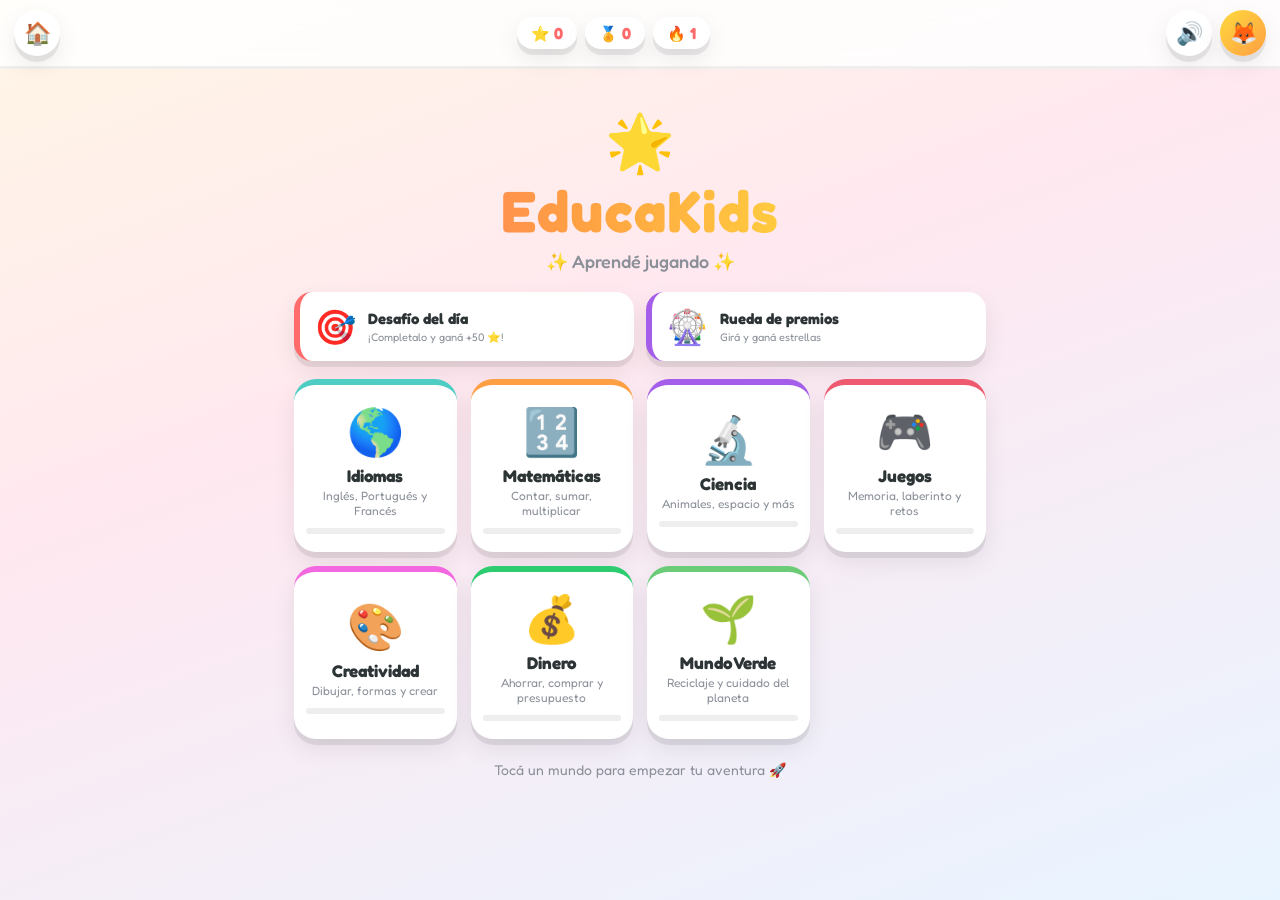
==== index.html @ a6e7058f "Fix file paths for icons and scripts in index.html Updated file paths for icons and stylesheets. Rem" ====
<!DOCTYPE html>
<html lang="es">
<head>
  <meta charset="UTF-8" />
  <meta name="viewport" content="width=device-width, initial-scale=1.0, maximum-scale=1.0, user-scalable=no" />
  <meta name="theme-color" content="#FF6B6B" />
  <meta name="description" content="EducaKids - Aprendé jugando. Mundos educativos para niños." />
  <title>EducaKids · Aprendé jugando</title>

  <!-- PWA -->
  <link rel="manifest" href="manifest.json" />
  <link rel="icon" type="image/svg+xml" href="icon.svg" />
  <link rel="apple-touch-icon" href="icon-192.png" />

  <!-- Fuente infantil -->
  <link rel="preconnect" href="https://fonts.googleapis.com" />
  <link rel="preconnect" href="https://fonts.gstatic.com" crossorigin />
  <link href="https://fonts.googleapis.com/css2?family=Fredoka:wght@400;500;600;700&family=Baloo+2:wght@500;700;800&display=swap" rel="stylesheet" />

  <!-- RUTA CORREGIDA: Sin carpeta 'css/' -->
  <link rel="stylesheet" href="style.css" />
</head>
<body>
  <header id="topbar" class="topbar">
    <button class="top-btn" id="btn-inicio" aria-label="Inicio" title="Inicio">🏠</button>
    <div class="top-stats">
      <span class="stat-pill" id="stat-estrellas" title="Estrellas">⭐ <b>0</b></span>
      <span class="stat-pill" id="stat-medallas" title="Medallas">🏅 <b>0</b></span>
      <span class="stat-pill" id="stat-racha" title="Días de racha">🔥 <b>1</b></span>
    </div>
    <div class="top-right">
      <button class="top-btn" id="btn-sonido" aria-label="Sonido" title="Sonido">🔊</button>
      <button class="top-btn avatar-btn" id="btn-perfil" aria-label="Perfil" title="Perfil">👤</button>
    </div>
  </header>

  <main id="app" class="app"></main>

  <div id="fx" class="fx-layer" aria-hidden="true"></div>

  <div id="modal" class="modal-overlay hidden" role="dialog" aria-modal="true">
    <div class="modal-card" id="modal-card"></div>
  </div>

  <!-- RUTAS CORREGIDAS: Sin carpeta 'js/'. Todos los scripts nuevos están aquí -->
  <script src="store.js"></script>
  <script src="audio.js"></script>
  <script src="voz.js"></script>
  <script src="engine.js"></script>
  <script src="mundos.js"></script>
  <script src="geografia.js"></script>
  <script src="lengua-sociales.js"></script>
  <script src="minijuegos.js"></script>
  <script src="juegos-nuevos.js"></script>
  <script src="dibujo.js"></script>
  <script src="mascota.js"></script>
  <script src="escuelas.js"></script>
  <script src="app.js"></script>
</body>
</html>
---- style.css ----
/* ============================================================
   style.css — EducaKids · Diseño infantil, moderno y responsive
   ============================================================ */
:root {
  --bg: #FFF7E6;
  --card: #ffffff;
  --text: #2D3436;
  --muted: #8A8F98;
  --ok: #2ECC71;
  --mal: #EE5A6F;
  --acento: #FF6B6B;
  --radius: 22px;
  --shadow: 0 6px 0 rgba(0,0,0,.08), 0 10px 24px rgba(0,0,0,.08);
}
* { box-sizing: border-box; margin: 0; padding: 0; -webkit-tap-highlight-color: transparent; }
html, body { height: 100%; }
body {
  font-family: 'Fredoka', 'Baloo 2', system-ui, sans-serif;
  background: linear-gradient(160deg, #FFF7E6 0%, #FFE9F0 50%, #E6F7FF 100%);
  background-attachment: fixed;
  color: var(--text);
  min-height: 100vh;
  overflow-x: hidden;
  user-select: none;
}
button { font-family: inherit; cursor: pointer; border: none; background: none; color: inherit; }
input { font-family: inherit; }
.hidden { display: none !important; }

/* ---------- TOPBAR ---------- */
.topbar {
  position: sticky; top: 0; z-index: 50;
  display: flex; align-items: center; justify-content: space-between;
  gap: 8px; padding: 10px 14px;
  background: rgba(255,255,255,.85); backdrop-filter: blur(10px);
  border-bottom: 3px solid rgba(0,0,0,.06);
}
.top-stats { display: flex; gap: 8px; flex: 1; justify-content: center; }
.top-right { display: flex; gap: 8px; }
.stat-pill {
  background: #fff; border-radius: 999px; padding: 6px 14px;
  font-weight: 600; font-size: 15px; box-shadow: var(--shadow);
  display: inline-flex; align-items: center; gap: 4px;
}
.stat-pill b { color: var(--acento); font-size: 16px; }
.top-btn {
  width: 46px; height: 46px; border-radius: 50%; background: #fff;
  font-size: 22px; box-shadow: var(--shadow); display: grid; place-items: center;
  transition: transform .15s;
}
.top-btn:active { transform: scale(.9); }
.avatar-btn { background: linear-gradient(135deg, #FFD93D, #FF9F43); }

/* ---------- APP CONTAINER ---------- */
.app { max-width: 720px; margin: 0 auto; padding: 16px 14px 40px; }
.screen { animation: fadeUp .35s ease both; }
@keyframes fadeUp { from { opacity: 0; transform: translateY(14px); } to { opacity: 1; transform: none; } }

/* ---------- INICIO ---------- */
.hero { text-align: center; padding: 14px 0 20px; }
.hero-logo { font-size: 56px; animation: bounce 2s infinite; display: inline-block; }
@keyframes bounce { 0%,100% { transform: translateY(0); } 50% { transform: translateY(-10px); } }
.titulo {
  font-size: clamp(38px, 9vw, 58px); font-weight: 700; letter-spacing: 1px;
  background: linear-gradient(90deg, #FF6B6B, #FF9F43, #FFD93D, #6BCB77, #4ECDC4, #A55EEA);
  -webkit-background-clip: text; background-clip: text; color: transparent;
  background-size: 200% auto; animation: shine 4s linear infinite;
}
@keyframes shine { to { background-position: 200% center; } }
.subtitulo { color: var(--muted); font-size: 18px; margin-top: 4px; font-weight: 500; }
.mundos-grid {
  display: grid; grid-template-columns: repeat(auto-fill, minmax(150px, 1fr));
  gap: 14px;
}
.mundo-card {
  background: var(--card); border-radius: var(--radius); padding: 18px 12px;
  box-shadow: var(--shadow); text-align: center; position: relative; overflow: hidden;
  border-top: 6px solid var(--mc); transition: transform .2s, box-shadow .2s;
}
.mundo-card:active { transform: scale(.95); }
.mundo-card:hover { transform: translateY(-4px); }
.mundo-emoji { font-size: 46px; margin-bottom: 6px; display: block; transition: transform .3s; }
.mundo-card:hover .mundo-emoji { transform: scale(1.15) rotate(-8deg); }
.mundo-nombre { font-weight: 700; font-size: 17px; color: var(--text); }
.mundo-desc { font-size: 12px; color: var(--muted); margin-top: 2px; min-height: 14px; }
.mundo-prog { height: 6px; background: #eee; border-radius: 999px; margin-top: 10px; overflow: hidden; }
.mundo-prog-fill { height: 100%; background: var(--mc); border-radius: 999px; transition: width .5s; }
.footer-note { text-align: center; color: var(--muted); margin-top: 22px; font-size: 14px; }

/* ---------- HEADER de sub-pantallas ---------- */
.quiz-head { display: flex; align-items: center; gap: 10px; margin-bottom: 12px; }
.back-btn {
  width: 46px; height: 46px; border-radius: 50%; background: #fff; font-size: 22px;
  box-shadow: var(--shadow); flex-shrink: 0; transition: transform .15s;
}
.back-btn:active { transform: scale(.9); }
.quiz-title { flex: 1; font-weight: 700; font-size: 18px; display: flex; align-items: center; gap: 6px; }
.q-emoji { font-size: 24px; }
.quiz-counter { background: #fff; border-radius: 999px; padding: 6px 14px; font-weight: 600; box-shadow: var(--shadow); font-size: 14px; }
.hint { text-align: center; color: var(--muted); font-size: 14px; margin: 6px 0 14px; }

/* ---------- PROGRESS BAR ---------- */
.progress-track { height: 12px; background: #fff; border-radius: 999px; overflow: hidden; box-shadow: inset 0 2px 4px rgba(0,0,0,.08); margin-bottom: 16px; }
.progress-fill { height: 100%; background: linear-gradient(90deg, var(--acento), #FFD93D); border-radius: 999px; transition: width .4s; }

/* ---------- PREGUNTA ---------- */
.pregunta-card {
  background: #fff; border-radius: var(--radius); padding: 26px 18px;
  box-shadow: var(--shadow); text-align: center; margin-bottom: 18px;
  border-bottom: 6px solid var(--acento);
}
.pregunta-emoji { font-size: 54px; margin-bottom: 8px; line-height: 1.2; word-break: break-all; }
.pregunta-texto { font-size: clamp(18px, 4.5vw, 24px); font-weight: 600; line-height: 1.35; }
.big-op { font-size: 42px !important; font-weight: 700; }

/* ---------- OPCIONES ---------- */
.opciones-grid { display: grid; gap: 12px; margin-bottom: 10px; }
.opciones-grid.cols-2 { grid-template-columns: 1fr 1fr; }
.opciones-grid.cols-3 { grid-template-columns: repeat(3, 1fr); }
.opciones-grid.cols-4 { grid-template-columns: repeat(2, 1fr); }
.opcion-btn {
  background: #fff; border-radius: 18px; padding: 18px 10px; font-size: 18px; font-weight: 600;
  box-shadow: var(--shadow); border-bottom: 5px solid rgba(0,0,0,.1);
  transition: transform .15s, background .2s, color .2s; min-height: 64px;
  word-break: break-word;
}
.opcion-btn:active:not(:disabled) { transform: scale(.96); }
.opcion-btn:disabled { cursor: default; }
.opcion-btn.ok { background: var(--ok); color: #fff; border-bottom-color: #1e9e55; animation: pop .4s; }
.opcion-btn.mal { background: var(--mal); color: #fff; border-bottom-color: #c0392b; animation: shake .4s; }
@keyframes pop { 0% { transform: scale(1); } 50% { transform: scale(1.08); } 100% { transform: scale(1); } }
@keyframes shake { 0%,100% { transform: translateX(0); } 25% { transform: translateX(-6px); } 75% { transform: translateX(6px); } }

.feedback { min-height: 40px; text-align: center; }
.fb-msg { display: inline-block; padding: 10px 22px; border-radius: 999px; font-weight: 600; font-size: 16px; animation: pop .35s; }
.fb-msg.ok { background: #d4f7e0; color: #1e7e45; }
.fb-msg.mal { background: #fde2e6; color: #b03a4c; }

/* ---------- PREMIO / CELEBRACIÓN ---------- */
.premio-screen { display: grid; place-items: center; padding-top: 20px; }
.premio-card {
  background: #fff; border-radius: 28px; padding: 30px 22px; text-align: center;
  box-shadow: var(--shadow); max-width: 420px; width: 100%; border-top: 8px solid var(--acento);
}
.premio-emoji { font-size: 72px; animation: bounce 1.5s infinite; }
.premio-card h2 { font-size: 26px; margin: 8px 0 16px; color: var(--text); }
.premio-stats { display: flex; justify-content: center; gap: 18px; margin-bottom: 14px; }
.premio-stat { display: flex; flex-direction: column; }
.premio-stat .big { font-size: 28px; font-weight: 700; color: var(--acento); }
.premio-stat span:last-child { font-size: 13px; color: var(--muted); }
.unlock-msg { background: #FFF3CD; color: #8a6d00; padding: 10px 16px; border-radius: 14px; font-weight: 600; margin-bottom: 12px; animation: pop .5s; }
.nuevas-medallas { display: flex; flex-direction: column; gap: 8px; margin-bottom: 14px; }
.medalla-nueva {
  display: flex; align-items: center; gap: 10px; background: linear-gradient(90deg, #FFD93D, #FF9F43);
  color: #fff; padding: 10px 16px; border-radius: 14px; font-weight: 700; justify-content: center;
}
.medalla-emoji { font-size: 26px; }
.premio-btns { display: flex; flex-wrap: wrap; gap: 10px; justify-content: center; margin-top: 8px; }

/* ---------- BOTONES GENERALES ---------- */
.btn-pri, .btn-sec {
  border-radius: 999px; padding: 14px 24px; font-size: 16px; font-weight: 700;
  box-shadow: var(--shadow); transition: transform .15s; min-height: 52px;
}
.btn-pri { background: linear-gradient(135deg, var(--acento), #FF9F43); color: #fff; border-bottom: 4px solid rgba(0,0,0,.15); }
.btn-sec { background: #fff; color: var(--text); border-bottom: 4px solid rgba(0,0,0,.08); }
.btn-pri:active, .btn-sec:active { transform: scale(.95); }

/* ---------- NIVELES ---------- */
.niveles-grid { display: grid; grid-template-columns: repeat(auto-fill, minmax(140px, 1fr)); gap: 12px; }
.nivel-btn {
  background: #fff; border-radius: 20px; padding: 20px 10px; box-shadow: var(--shadow);
  display: flex; flex-direction: column; align-items: center; gap: 4px;
  border-top: 5px solid var(--acento); transition: transform .15s;
}
.nivel-btn:not(.lock):active { transform: scale(.95); }
.nivel-btn.lock { opacity: .5; filter: grayscale(.6); cursor: not-allowed; }
.nivel-num { font-size: 34px; font-weight: 700; color: var(--acento); }
.nivel-label { font-weight: 600; font-size: 15px; }
.nivel-actual { background: var(--acento); color: #fff; font-size: 12px; padding: 3px 10px; border-radius: 999px; font-weight: 600; animation: pulse 1.5s infinite; }
@keyframes pulse { 0%,100% { transform: scale(1); } 50% { transform: scale(1.08); } }
.nivel-ok { font-size: 20px; }

/* ---------- CATEGORÍAS / IDIOMAS / JUEGOS ---------- */
.categorias-grid, .idiomas-grid { display: grid; grid-template-columns: repeat(auto-fill, minmax(150px, 1fr)); gap: 12px; }
.cat-btn, .idioma-btn {
  background: #fff; border-radius: 18px; padding: 18px 12px; font-size: 16px; font-weight: 600;
  box-shadow: var(--shadow); border-left: 6px solid var(--acento); text-align: left;
  display: flex; align-items: center; gap: 10px; transition: transform .15s; min-height: 60px;
}
.cat-btn:active, .idioma-btn:active { transform: scale(.96); }
.cat-cant { color: var(--muted); font-size: 13px; font-weight: 500; }
.idioma-bandera { font-size: 30px; }
.juegos-grid { display: grid; grid-template-columns: repeat(auto-fill, minmax(150px, 1fr)); gap: 12px; }
.juego-btn {
  background: #fff; border-radius: 20px; padding: 18px 12px; box-shadow: var(--shadow);
  display: flex; flex-direction: column; align-items: center; gap: 4px; text-align: center;
  border-bottom: 5px solid var(--acento); transition: transform .15s;
}
.juego-btn:active { transform: scale(.95); }
.juego-emoji { font-size: 40px; }
.juego-nombre { font-weight: 700; font-size: 16px; }
.juego-desc { font-size: 12px; color: var(--muted); }

/* ---------- FLASHCARDS (idiomas) ---------- */
.flashcard {
  background: linear-gradient(160deg, #fff, #f0fffe); border-radius: 28px; padding: 36px 20px;
  text-align: center; box-shadow: var(--shadow); margin: 10px 0 18px; border: 4px solid #4ECDC4;
}
.flash-emoji { font-size: 80px; margin-bottom: 10px; }
.flash-es { font-size: 22px; color: var(--muted); font-weight: 500; }
.flash-tr { font-size: 34px; font-weight: 700; color: #0d9488; margin: 6px 0 18px; }
.escuchar-btn { font-size: 18px; }
.flash-nav { display: flex; justify-content: space-between; gap: 10px; }

/* ---------- MEMORIA ---------- */
.memoria-grid { display: grid; grid-template-columns: repeat(4, 1fr); gap: 10px; margin: 10px 0; }
.carta {
  aspect-ratio: 3/4; border-radius: 14px; position: relative; perspective: 600px;
  background: transparent; padding: 0;
}
.carta span { position: absolute; inset: 0; display: grid; place-items: center; border-radius: 14px; backface-visibility: hidden; transition: transform .4s; font-size: 34px; }
.carta-dorso { background: linear-gradient(135deg, #EE5A6F, #A55EEA); color: #fff; }
.carta-frente { background: #fff; box-shadow: var(--shadow); transform: rotateY(180deg); }
.carta.volteada .carta-dorso, .carta.ok .carta-dorso { transform: rotateY(180deg); }
.carta.volteada .carta-frente, .carta.ok .carta-frente { transform: rotateY(0); }
.carta.ok .carta-frente { background: #d4f7e0; animation: pop .4s; }

/* ---------- EL DIFERENTE ---------- */
.diferente-grid { display: grid; grid-template-columns: repeat(3, 1fr); gap: 10px; max-width: 400px; margin: 0 auto; }
.celda-dif { background: #fff; border-radius: 16px; aspect-ratio: 1; font-size: 44px; box-shadow: var(--shadow); transition: transform .15s; }
.celda-dif:active { transform: scale(.92); }
.celda-dif.ok { background: #d4f7e0; animation: pop .4s; }
.celda-dif.mal { background: #fde2e6; animation: shake .4s; }
.secuencia { font-size: 32px; font-weight: 700; margin-top: 10px; letter-spacing: 2px; }
.signo { color: var(--acento); }

/* ---------- DIBUJO ---------- */
.dibujo-controles { background: #fff; border-radius: 18px; padding: 12px; box-shadow: var(--shadow); margin-bottom: 12px; }
.paleta { display: flex; flex-wrap: wrap; gap: 8px; justify-content: center; margin-bottom: 10px; }
.color-swatch { width: 34px; height: 34px; border-radius: 50%; border: 3px solid #fff; box-shadow: 0 2px 6px rgba(0,0,0,.2); transition: transform .15s; }
.color-swatch.sel { transform: scale(1.2); border-color: var(--text); }
.controles-row { display: flex; align-items: center; gap: 12px; justify-content: center; }
.ctrl-btn { width: 46px; height: 46px; border-radius: 14px; background: #f4f4f4; font-size: 22px; box-shadow: var(--shadow); }
.ctrl-btn.sel { background: #FFD93D; }
#tamano { flex: 1; max-width: 200px; accent-color: var(--acento); }
.canvas-wrap { background: #fff; border-radius: 18px; padding: 8px; box-shadow: var(--shadow); }
#lienzo { width: 100%; border-radius: 12px; touch-action: none; display: block; background: #fff; cursor: crosshair; }

/* ---------- PERFIL ---------- */
.perfil-hero { background: #fff; border-radius: 24px; padding: 22px; text-align: center; box-shadow: var(--shadow); margin-bottom: 16px; }
.perfil-avatar { font-size: 64px; }
.perfil-nombre {
  text-align: center; font-size: 24px; font-weight: 700; border: none; outline: none;
  background: transparent; border-bottom: 3px dashed #ddd; padding: 6px; margin-top: 6px; width: 100%; max-width: 260px;
}
.perfil-stats { display: flex; justify-content: center; gap: 16px; margin-top: 14px; flex-wrap: wrap; }
.pstat { display: flex; flex-direction: column; }
.pstat .big { font-size: 20px; font-weight: 700; color: var(--acento); }
.pstat span:last-child { font-size: 12px; color: var(--muted); }
.perfil-seccion { background: #fff; border-radius: 20px; padding: 16px; box-shadow: var(--shadow); margin-bottom: 14px; }
.perfil-seccion h3 { font-size: 17px; margin-bottom: 12px; color: var(--text); }
.avatares-grid { display: grid; grid-template-columns: repeat(4, 1fr); gap: 8px; }
.avatar-opt { font-size: 32px; background: #f7f7f7; border-radius: 14px; padding: 10px; transition: transform .15s; }
.avatar-opt.sel { background: #FFD93D; transform: scale(1.1); }
.medallas-grid { display: grid; grid-template-columns: repeat(auto-fill, minmax(130px, 1fr)); gap: 8px; }
.medalla-item { display: flex; align-items: center; gap: 8px; background: #f7f7f7; border-radius: 12px; padding: 8px 10px; font-size: 13px; font-weight: 600; }
.medalla-item.no { opacity: .45; filter: grayscale(1); }
.prog-row { display: flex; align-items: center; gap: 8px; margin-bottom: 10px; font-size: 14px; }
.prog-emoji { font-size: 20px; }
.prog-nombre { width: 86px; font-weight: 600; flex-shrink: 0; }
.prog-track { flex: 1; height: 10px; background: #eee; border-radius: 999px; overflow: hidden; }
.prog-fill { height: 100%; border-radius: 999px; transition: width .5s; }
.prog-pct { width: 40px; text-align: right; font-weight: 700; color: var(--muted); font-size: 13px; }
.reset-btn { width: 100%; color: #b03a4c !important; }

/* ---------- MODAL / AVISO ---------- */
.modal-overlay { position: fixed; inset: 0; background: rgba(0,0,0,.35); z-index: 100; display: grid; place-items: center; padding: 20px; }
.modal-card { max-width: 360px; width: 100%; }
.aviso { background: #fff; border-radius: 20px; padding: 22px; text-align: center; font-size: 18px; font-weight: 700; box-shadow: 0 20px 60px rgba(0,0,0,.3); }

/* ---------- FX: estrellas voladoras ---------- */
.fx-layer { position: fixed; inset: 0; pointer-events: none; z-index: 90; overflow: hidden; }
.star-fly { position: fixed; font-size: 22px; animation: fly 1s ease-out forwards; }
@keyframes fly {
  0% { transform: translate(0,0) scale(.5); opacity: 1; }
  100% { transform: translate(var(--dx), var(--dy)) scale(1.3) rotate(180deg); opacity: 0; }
}

/* ---------- ANIMACIÓN POP reutilizable ---------- */
.pop { animation: pop .5s cubic-bezier(.34,1.56,.64,1); }

/* ---------- RESPONSIVE ---------- */
@media (max-width: 380px) {
  .mundos-grid { grid-template-columns: repeat(2, 1fr); }
  .opciones-grid.cols-3 { grid-template-columns: 1fr; }
  .memoria-grid { grid-template-columns: repeat(3, 1fr); }
}
@media (min-width: 600px) {
  .opciones-grid.cols-4 { grid-template-columns: repeat(4, 1fr); }
  .app { padding-top: 24px; }
}

/* ====== NUEVOS ESTILOS v2 ====== */
.especiales-grid { display: grid; grid-template-columns: 1fr 1fr; gap: 12px; margin-bottom: 18px; }
.especial-card {
  background: #fff; border-radius: 18px; padding: 14px; box-shadow: var(--shadow);
  display: flex; align-items: center; gap: 12px; text-align: left;
  border-left: 6px solid var(--mc); transition: transform .15s;
}
.especial-card:active { transform: scale(.96); }
.especial-card.done { opacity: .6; }
.esp-emoji { font-size: 34px; }
.esp-txt { display: flex; flex-direction: column; }
.esp-txt b { font-size: 15px; }
.esp-txt small { color: var(--muted); font-size: 11px; margin-top: 2px; }

@keyframes spin { from { transform: rotate(0); } to { transform: rotate(360deg); } }

/* Crear personaje */
.personaje-preview {
  background: linear-gradient(160deg,#fff,#f0f0ff); border-radius: 24px; padding: 30px;
  text-align: center; box-shadow: var(--shadow); margin-bottom: 14px; position: relative;
}
.personaje-cara { font-size: 80px; display: block; }
.personaje-acc { font-size: 44px; display: block; margin-bottom: -10px; }
.personaje-opts { background: #fff; border-radius: 16px; padding: 12px; box-shadow: var(--shadow); margin-bottom: 10px; }
.personaje-opts b { display: block; margin-bottom: 8px; font-size: 14px; color: var(--muted); }
.mini-grid { display: flex; flex-wrap: wrap; gap: 8px; }
.mini-btn { font-size: 28px; background: #f4f4f4; border-radius: 12px; padding: 6px 10px; transition: transform .15s; }
.mini-btn.sel { background: #FFD93D; transform: scale(1.15); }

/* Modo padres */
.padre-input {
  width: 100%; max-width: 200px; padding: 14px; font-size: 22px; text-align: center;
  border-radius: 14px; border: 3px solid #ddd; outline: none; font-weight: 700; margin: 8px 0;
}
.padre-input:focus { border-color: var(--acento); }
.padres-grid { display: grid; grid-template-columns: repeat(auto-fill, minmax(120px,1fr)); gap: 12px; }

/* Reacción grid */
.reaccion-grid { display: grid; grid-template-columns: repeat(3,1fr); gap: 10px; max-width: 400px; margin: 0 auto; }

.escuchar-preg { margin-top: 12px; font-size: 15px; }

@media (max-width: 420px) {
  .especiales-grid { grid-template-columns: 1fr; }
  .top-stats .stat-pill { padding: 5px 9px; font-size: 13px; }
}

/* ====== PREMIUM v3: mascota, juegos nuevos, mejoras visuales ====== */
.mascota {
  position: fixed; bottom: 14px; right: 14px; z-index: 60;
  display: flex; align-items: flex-end; gap: 8px; pointer-events: none;
}
.mascota > * { pointer-events: auto; }
.mascota-cuerpo {
  font-size: 54px; background: transparent; border: none; cursor: pointer;
  animation: bounce 2.2s infinite; filter: drop-shadow(0 4px 10px rgba(0,0,0,.25));
  transition: transform .2s;
}
.mascota-cuerpo:active { transform: scale(1.2); }
.mascota-burbuja {
  background: #fff; border-radius: 18px 18px 4px 18px; padding: 10px 14px;
  font-size: 14px; font-weight: 600; max-width: 210px; box-shadow: var(--shadow);
  opacity: 0; transform: translateY(8px) scale(.9); transition: all .3s;
  pointer-events: none; margin-bottom: 12px; color: #444;
}
.mascota-burbuja.visible { opacity: 1; transform: none; }
@keyframes reacciona-bien {
  0%,100% { transform: rotate(0) scale(1); }
  25% { transform: rotate(-14deg) scale(1.18); }
  75% { transform: rotate(14deg) scale(1.18); }
}
.reacciona-bien { animation: reacciona-bien .6s; }
.reacciona-mal { animation: shake .45s; }
@keyframes shake {
  0%,100% { transform: translateX(0); }
  25% { transform: translateX(-6px); }
  75% { transform: translateX(6px); }
}

/* Atrapa la respuesta */
.atrapa-grid { display: flex; justify-content: center; gap: 22px; margin: 24px 0; flex-wrap: wrap; }
.atrapa-bola {
  width: 84px; height: 84px; border-radius: 50%; border: none; cursor: pointer;
  background: linear-gradient(135deg, #FFD93D, #FF9F43); color: #fff;
  font-size: 28px; font-weight: 700; box-shadow: 0 6px 16px rgba(255,159,67,.45);
  animation: bounce 1.1s infinite;
}
.atrapa-bola:nth-child(2) { animation-delay: .2s; background: linear-gradient(135deg,#6BCB77,#4ECDC4); box-shadow: 0 6px 16px rgba(78,205,196,.45); }
.atrapa-bola:nth-child(3) { animation-delay: .4s; background: linear-gradient(135deg,#4D96FF,#A55EEA); box-shadow: 0 6px 16px rgba(77,150,255,.45); }

/* Memoria de palabras (10 cartas) */
.memopal-grid { grid-template-columns: repeat(5, 1fr); }
.memopal-grid .carta-frente { font-size: 14px; padding: 4px; display: flex; align-items: center; justify-content: center; text-align: center; }

/* Premium: tarjetas con más vida */
.mundo-card { transition: transform .2s ease, box-shadow .2s ease; }
.mundo-card:hover { transform: translateY(-5px); box-shadow: 0 12px 28px rgba(0,0,0,.14); }
.juego-btn, .cat-btn, .idioma-btn, .nivel-btn { transition: transform .15s ease, box-shadow .15s ease; }
.juego-btn:hover, .cat-btn:hover, .idioma-btn:hover { transform: translateY(-3px); }
.escuchar-preg { margin-top: 12px; font-size: 15px; }

/* Fondo premium más suave */
body {
  background: linear-gradient(160deg, #FFF6E5 0%, #FFE8F0 40%, #E8F4FF 100%);
  background-attachment: fixed;
}

@media (max-width: 420px) {
  .memopal-grid { grid-template-columns: repeat(4, 1fr); }
  .mascota { bottom: 10px; right: 10px; }
  .mascota-cuerpo { font-size: 44px; }
  .mascota-burbuja { max-width: 160px; font-size: 12px; }
}

/* ====== ESCUELAS DEL FUTURO ====== */
.escuela-niveles { display: flex; flex-direction: column; gap: 14px; }
.nivel-escuela {
  background: #fff; border-radius: 18px; padding: 14px; box-shadow: var(--shadow);
  border-left: 6px solid var(--acento);
}
.nivel-escuela.lock { opacity: .55; }
.nivel-escuela.done { border-left-color: #6BCB77; }
.nivel-escuela-head { display: flex; align-items: center; gap: 8px; font-weight: 700; margin-bottom: 10px; font-size: 15px; }
.nivel-emoji { font-size: 22px; }
.acts-grid { display: grid; grid-template-columns: 1fr 1fr; gap: 10px; }
.act-btn {
  background: #f7f7ff; border: 2px solid var(--acento); border-radius: 14px; padding: 12px 10px;
  font-weight: 600; font-size: 14px; text-align: left; transition: transform .15s;
}
.act-btn:active { transform: scale(.96); }
.act-btn.done { background: #e8f8ec; border-color: #6BCB77; }
.act-btn:disabled { cursor: not-allowed; }
.progreso-esc { font-weight: 700; color: var(--acento); }

/* Bloques de programación / secuencias */
.bloques-grid { display: flex; flex-direction: column; gap: 10px; max-width: 480px; margin: 0 auto; }
.bloque-btn {
  background: linear-gradient(135deg, var(--acento), color-mix(in srgb, var(--acento) 70%, white));
  color: #fff; border: none; border-radius: 14px; padding: 14px; font-size: 16px; font-weight: 700;
  box-shadow: 0 4px 12px rgba(0,0,0,.15); transition: transform .15s;
}
.bloque-btn:active { transform: scale(.97); }
.bloque-btn.usado { opacity: .3; }
.bloque-btn.mal { animation: shake .4s; background: #EE5A6F; }
.secuencia-elegida { display: flex; flex-wrap: wrap; gap: 6px; justify-content: center; min-height: 40px; margin: 10px 0; }
.paso-ok { background: #6BCB77; color: #fff; padding: 8px 12px; border-radius: 10px; font-weight: 700; font-size: 13px; }

/* Clasificar */
.clasificar-grid { display: grid; grid-template-columns: repeat(auto-fill, minmax(120px,1fr)); gap: 10px; max-width: 520px; margin: 0 auto; }
.clasif-btn {
  background: #fff; border: 3px solid var(--acento); border-radius: 14px; padding: 14px 8px;
  font-size: 15px; font-weight: 600; transition: transform .15s;
}
.clasif-btn:active { transform: scale(.95); }
.clasif-btn.ok { background: #d4f7dc; border-color: #6BCB77; }
.clasif-btn.mal { background: #fde3e3; border-color: #EE5A6F; animation: shake .4s; }

/* Ensamblar / construir */
.ensamblado { display: flex; flex-direction: column-reverse; align-items: center; gap: 4px; min-height: 60px; margin: 10px 0; }
.parte-ok { background: #FFD93D; padding: 8px 16px; border-radius: 12px; font-weight: 700; font-size: 14px; box-shadow: var(--shadow); }
.parte-final { background: linear-gradient(135deg,#6BCB77,#4ECDC4); color: #fff; padding: 12px 20px; border-radius: 14px; font-weight: 700; font-size: 16px; margin-top: 8px; }

/* Certificado */
.certificado {
  background: linear-gradient(160deg, #fffbe6, #fff); border: 4px dashed; border-radius: 18px;
  padding: 20px; margin: 14px 0; text-align: center;
}
.certificado h3 { margin: 6px 0; color: #B8860B; }
.certificado p { margin: 6px 0; font-size: 14px; }
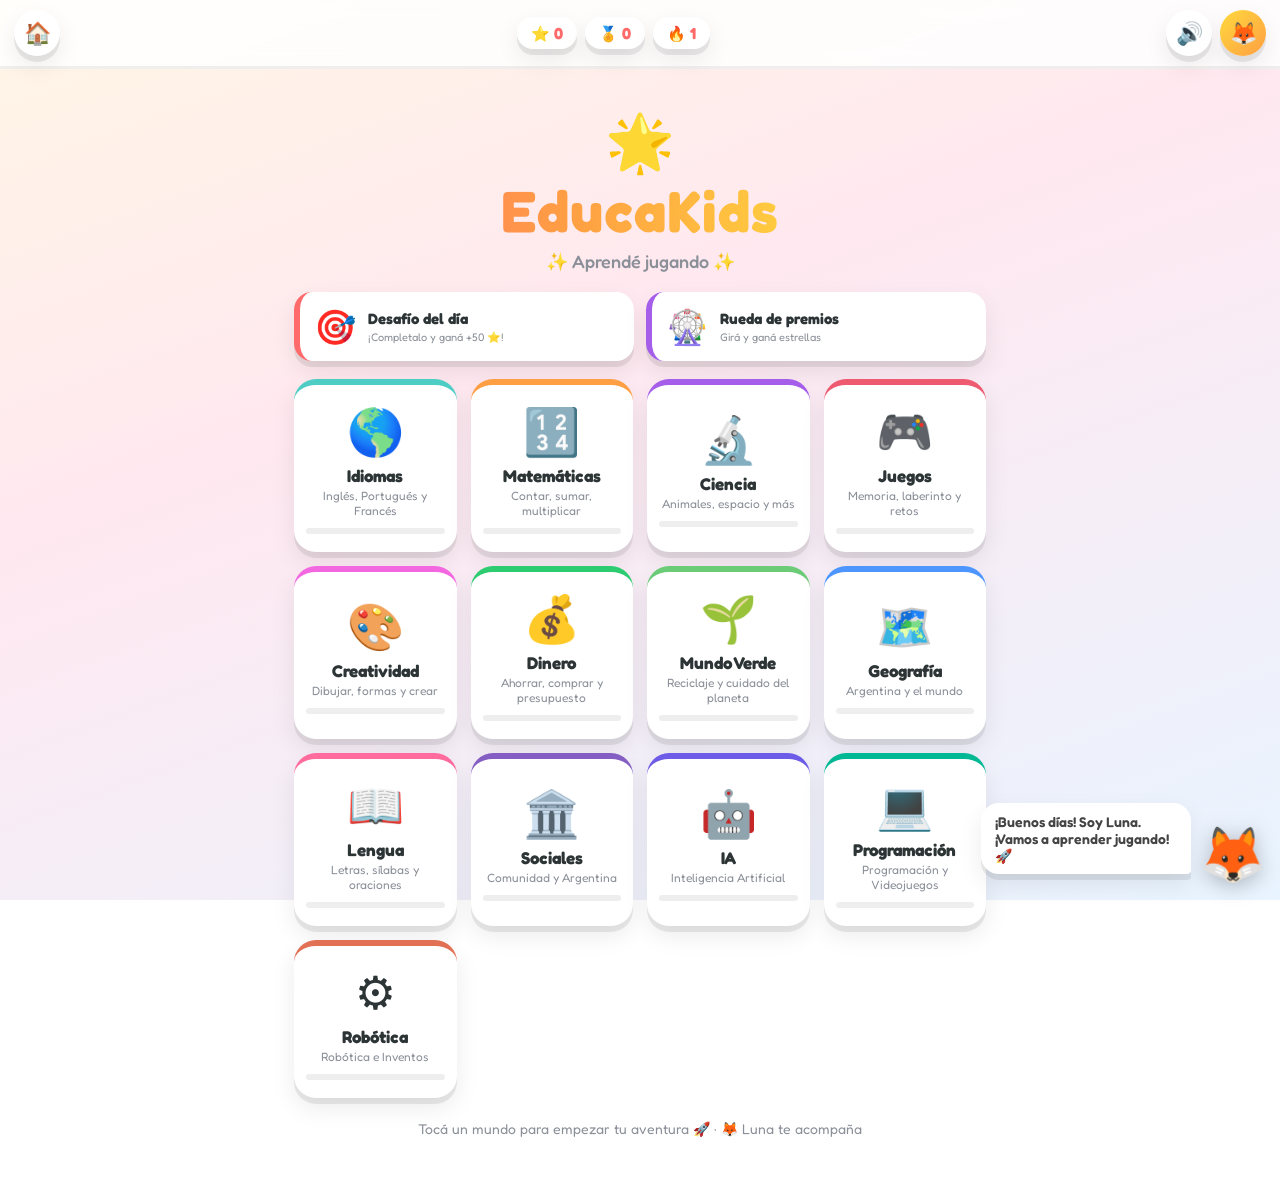
==== commit b928f431: "Rename index (3).html to index.html" ====
--- a/index.html
+++ b/index.html
@@ -7,20 +7,21 @@
   <meta name="description" content="EducaKids - Aprendé jugando. Mundos educativos para niños." />
   <title>EducaKids · Aprendé jugando</title>
 
-  <!-- PWA -->
+  <!-- PWA (Rutas corregidas sin la carpeta "icons/") -->
   <link rel="manifest" href="manifest.json" />
   <link rel="icon" type="image/svg+xml" href="icon.svg" />
   <link rel="apple-touch-icon" href="icon-192.png" />
 
-  <!-- Fuente infantil -->
+  <!-- Fuente infantil (Fredoka, Education/Learning) -->
   <link rel="preconnect" href="https://fonts.googleapis.com" />
   <link rel="preconnect" href="https://fonts.gstatic.com" crossorigin />
   <link href="https://fonts.googleapis.com/css2?family=Fredoka:wght@400;500;600;700&family=Baloo+2:wght@500;700;800&display=swap" rel="stylesheet" />
 
-  <!-- RUTA CORREGIDA: Sin carpeta 'css/' -->
+  <!-- RUTA CORREGIDA: Sin la carpeta "css/" -->
   <link rel="stylesheet" href="style.css" />
 </head>
 <body>
+  <!-- Barra superior: estrellas, medallas, perfil, sonido -->
   <header id="topbar" class="topbar">
     <button class="top-btn" id="btn-inicio" aria-label="Inicio" title="Inicio">🏠</button>
     <div class="top-stats">
@@ -34,27 +35,30 @@
     </div>
   </header>
 
+  <!-- Contenedor único: TODO el contenido se renderiza aquí por JS -->
   <main id="app" class="app"></main>
 
+  <!-- Capa de confeti / celebraciones -->
   <div id="fx" class="fx-layer" aria-hidden="true"></div>
 
+  <!-- Modal genérico (medallas, avisos) -->
   <div id="modal" class="modal-overlay hidden" role="dialog" aria-modal="true">
     <div class="modal-card" id="modal-card"></div>
   </div>
 
-  <!-- RUTAS CORREGIDAS: Sin carpeta 'js/'. Todos los scripts nuevos están aquí -->
-  <script src="store.js"></script>
-  <script src="audio.js"></script>
-  <script src="voz.js"></script>
-  <script src="engine.js"></script>
-  <script src="mundos.js"></script>
-  <script src="geografia.js"></script>
+  <!-- RUTAS CORREGIDAS: Sin la carpeta "js/". Ahora encontrará tus 13 archivos -->
+  <script src="store.js"></script>     
+  <script src="audio.js"></script>     
+  <script src="voz.js"></script>       
+  <script src="engine.js"></script>    
+  <script src="mundos.js"></script>    
+  <script src="geografia.js"></script> 
   <script src="lengua-sociales.js"></script>
   <script src="minijuegos.js"></script>
   <script src="juegos-nuevos.js"></script>
-  <script src="dibujo.js"></script>
-  <script src="mascota.js"></script>
-  <script src="escuelas.js"></script>
-  <script src="app.js"></script>
+  <script src="dibujo.js"></script>    
+  <script src="mascota.js"></script>   
+  <script src="escuelas.js"></script>  
+  <script src="app.js"></script>       
 </body>
 </html>
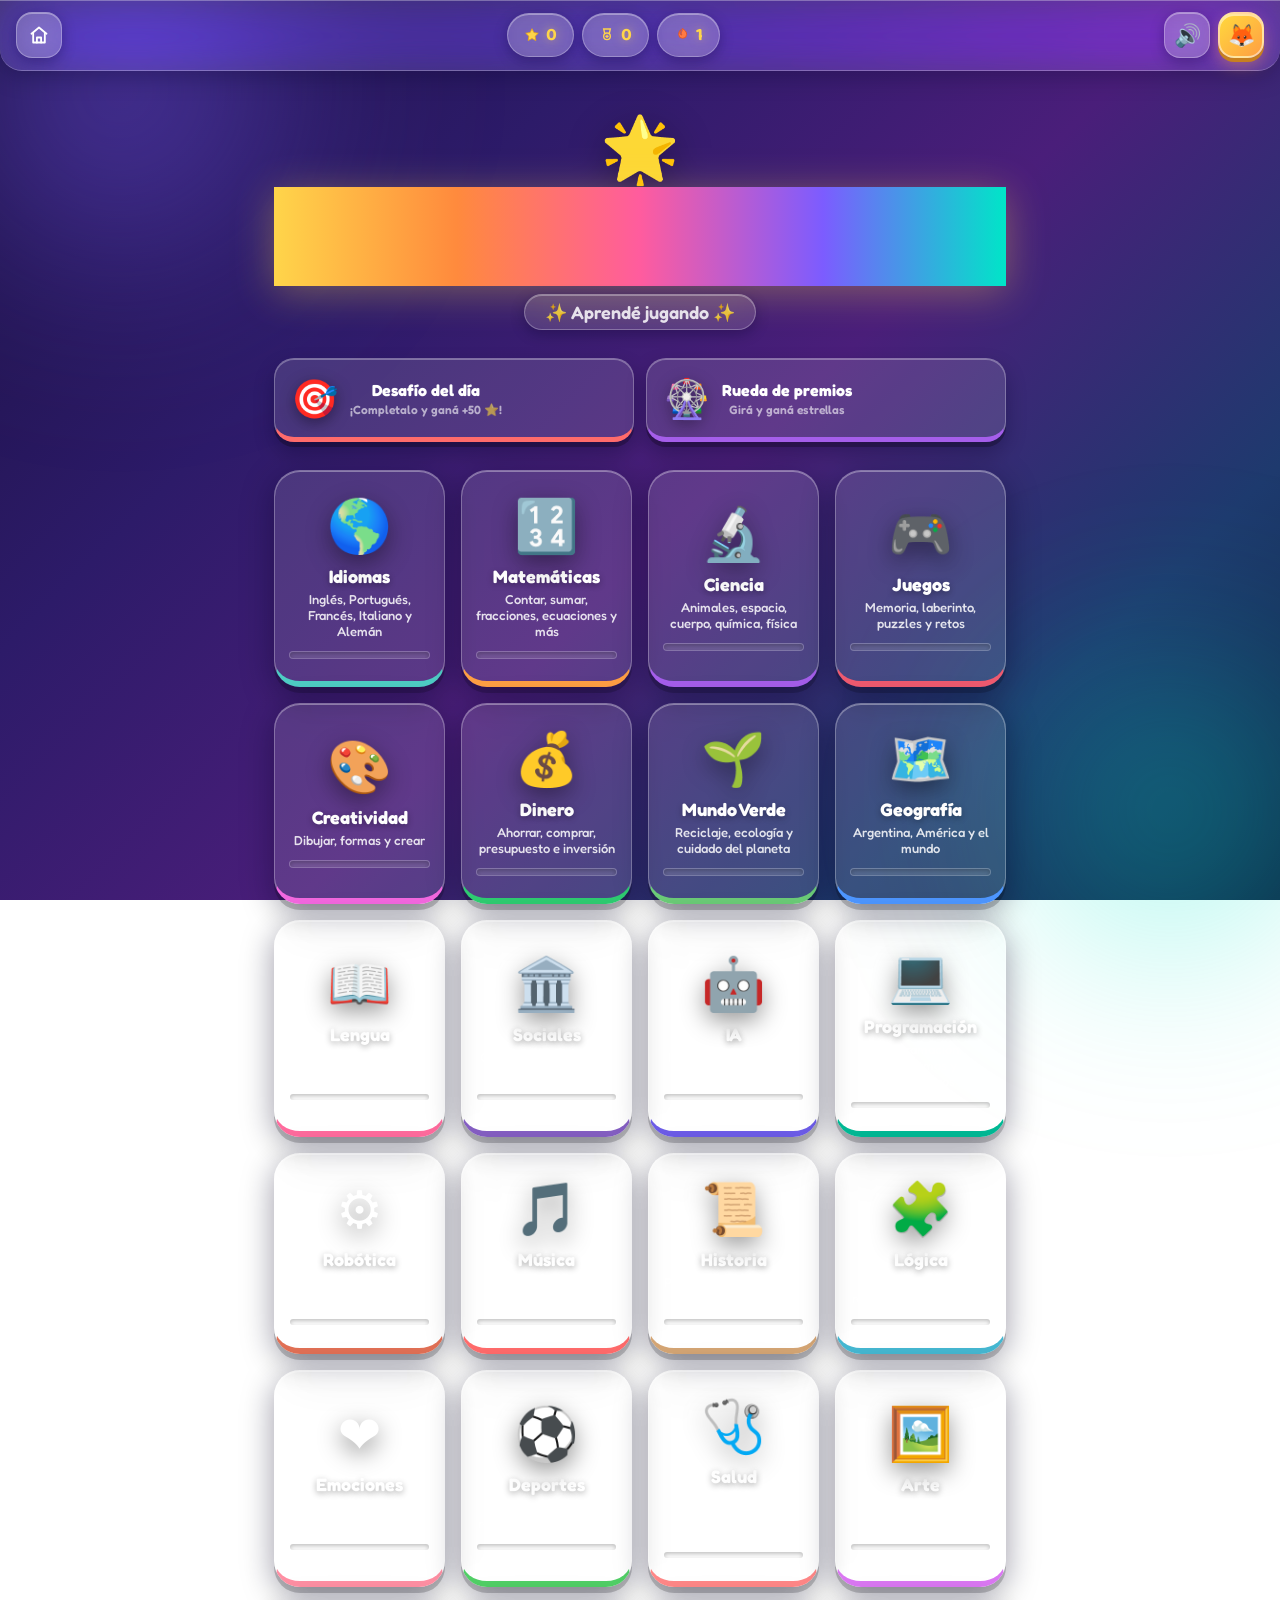
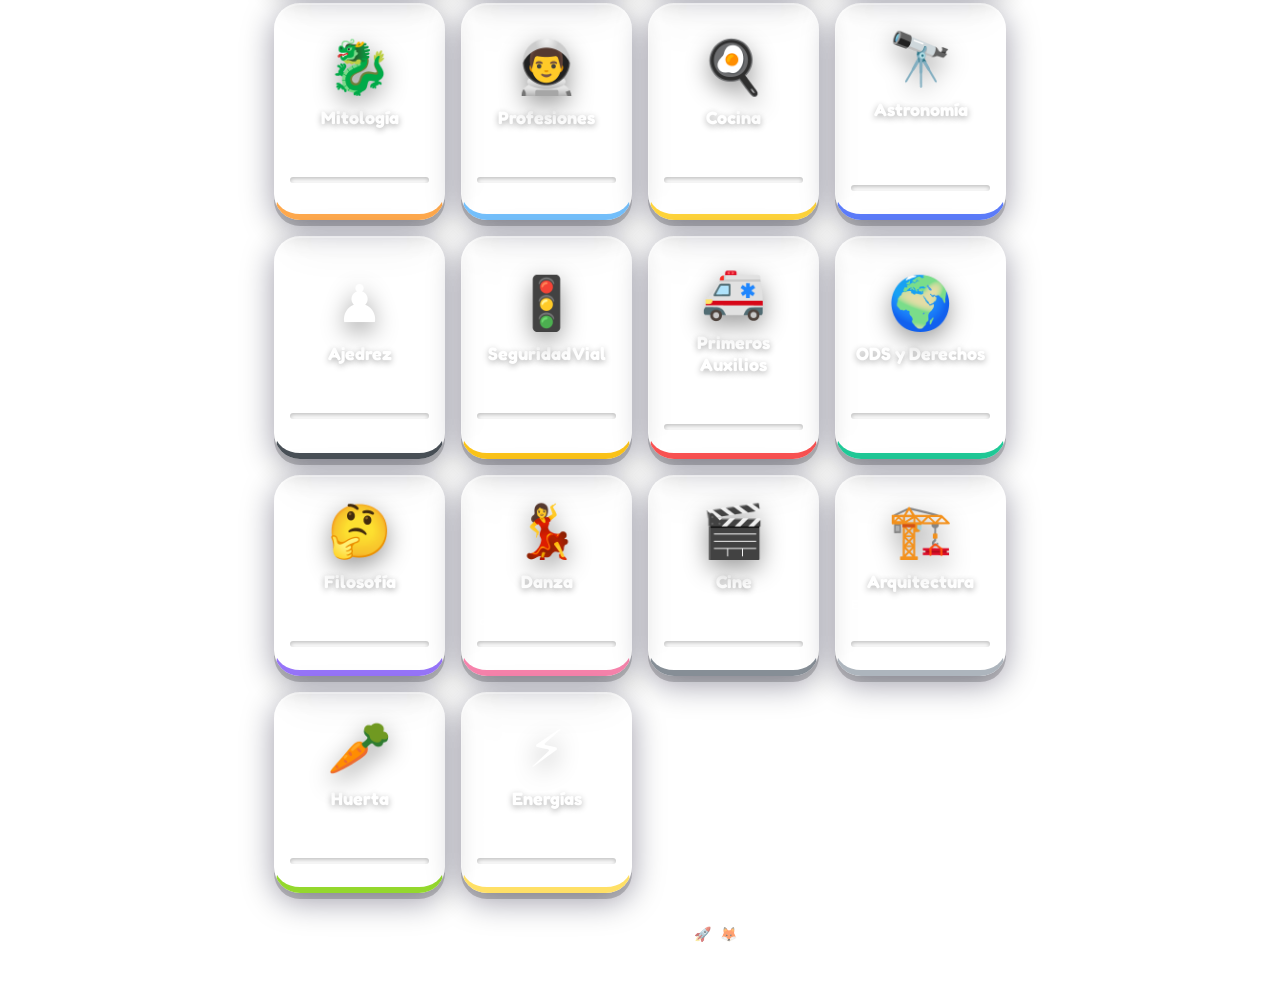
==== commit 574dd134: "Update index.html" ====
--- a/index.html
+++ b/index.html
@@ -3,62 +3,86 @@
 <head>
   <meta charset="UTF-8" />
   <meta name="viewport" content="width=device-width, initial-scale=1.0, maximum-scale=1.0, user-scalable=no" />
-  <meta name="theme-color" content="#FF6B6B" />
-  <meta name="description" content="EducaKids - Aprendé jugando. Mundos educativos para niños." />
-  <title>EducaKids · Aprendé jugando</title>
+  <meta name="theme-color" content="#1a1040" />
+  <meta name="description" content="BuggyIa Escuela · Aprendé jugando. Mundos educativos premium para niños." />
+  <title>BuggyIa Escuela · Aprendé jugando</title>
 
-  <!-- PWA (Rutas corregidas sin la carpeta "icons/") -->
+  <!-- PWA (mismas rutas, sin subcarpetas) -->
   <link rel="manifest" href="manifest.json" />
   <link rel="icon" type="image/svg+xml" href="icon.svg" />
   <link rel="apple-touch-icon" href="icon-192.png" />
 
-  <!-- Fuente infantil (Fredoka, Education/Learning) -->
+  <!-- Fuentes premium infantiles -->
   <link rel="preconnect" href="https://fonts.googleapis.com" />
   <link rel="preconnect" href="https://fonts.gstatic.com" crossorigin />
-  <link href="https://fonts.googleapis.com/css2?family=Fredoka:wght@400;500;600;700&family=Baloo+2:wght@500;700;800&display=swap" rel="stylesheet" />
+  <link href="https://fonts.googleapis.com/css2?family=Fredoka:wght@400;500;600;700&family=Baloo+2:wght@500;600;700;800&display=swap" rel="stylesheet" />
 
-  <!-- RUTA CORREGIDA: Sin la carpeta "css/" -->
+  <!-- CSS PREMIUM completo: vidrio esmerilado + botones 3D (reemplaza al viejo style.css) -->
   <link rel="stylesheet" href="style.css" />
 </head>
 <body>
+  <!-- Fondo animado premium (orbes de color difuminados) -->
+  <div class="premium-bg" aria-hidden="true">
+    <div class="orb orb-1"></div>
+    <div class="orb orb-2"></div>
+    <div class="orb orb-3"></div>
+    <div class="orb orb-4"></div>
+    <div class="premium-grid"></div>
+  </div>
+
   <!-- Barra superior: estrellas, medallas, perfil, sonido -->
-  <header id="topbar" class="topbar">
-    <button class="top-btn" id="btn-inicio" aria-label="Inicio" title="Inicio">🏠</button>
+  <header id="topbar" class="topbar premium-glass">
+    <button class="top-btn premium-btn-soft" id="btn-inicio" aria-label="Inicio" title="Inicio">
+      <svg viewBox="0 0 24 24" width="20" height="20" fill="none" stroke="currentColor" stroke-width="2.2" stroke-linecap="round" stroke-linejoin="round"><path d="M3 10.5 12 3l9 7.5"/><path d="M5 9.5V21h14V9.5"/><path d="M9.5 21v-6h5v6"/></svg>
+    </button>
     <div class="top-stats">
-      <span class="stat-pill" id="stat-estrellas" title="Estrellas">⭐ <b>0</b></span>
-      <span class="stat-pill" id="stat-medallas" title="Medallas">🏅 <b>0</b></span>
-      <span class="stat-pill" id="stat-racha" title="Días de racha">🔥 <b>1</b></span>
+      <span class="stat-pill premium-pill" id="stat-estrellas" title="Estrellas">
+        <svg viewBox="0 0 24 24" width="16" height="16" fill="#FFD54A" stroke="#E8A317" stroke-width="1.2"><path d="M12 2.5l2.9 5.9 6.5.9-4.7 4.6 1.1 6.5L12 17.3l-5.8 3.1 1.1-6.5L2.6 9.3l6.5-.9z"/></svg>
+        <b>0</b>
+      </span>
+      <span class="stat-pill premium-pill" id="stat-medallas" title="Medallas">
+        <svg viewBox="0 0 24 24" width="16" height="16" fill="none" stroke="#FFD54A" stroke-width="2"><circle cx="12" cy="14" r="5"/><path d="M8.5 9.5 7 3h10l-1.5 6.5"/><path d="M12 11.5v5M9.5 14h5"/></svg>
+        <b>0</b>
+      </span>
+      <span class="stat-pill premium-pill" id="stat-racha" title="Días de racha">
+        <svg viewBox="0 0 24 24" width="16" height="16" fill="#FF7A45" stroke="#E8541A" stroke-width="1.2"><path d="M12 2.5c1 3-1 4.5-1 7 0 1.5 1 2.5 1 2.5s-3 .5-3-3c0-2 1-3.5 1-5-2 2-3 4.5-3 7a6 6 0 0 0 12 0c0-4-3-6.5-6-8.5z"/></svg>
+        <b>1</b>
+      </span>
     </div>
     <div class="top-right">
-      <button class="top-btn" id="btn-sonido" aria-label="Sonido" title="Sonido">🔊</button>
-      <button class="top-btn avatar-btn" id="btn-perfil" aria-label="Perfil" title="Perfil">👤</button>
+      <button class="top-btn premium-btn-soft" id="btn-sonido" aria-label="Sonido" title="Sonido">
+        <svg viewBox="0 0 24 24" width="20" height="20" fill="none" stroke="currentColor" stroke-width="2.2" stroke-linecap="round" stroke-linejoin="round"><path d="M11 5 6 9H3v6h3l5 4z"/><path d="M15.5 8.5a5 5 0 0 1 0 7"/><path d="M18.5 5.5a9 9 0 0 1 0 13"/></svg>
+      </button>
+      <button class="top-btn avatar-btn premium-btn-soft" id="btn-perfil" aria-label="Perfil" title="Perfil">
+        <svg viewBox="0 0 24 24" width="20" height="20" fill="none" stroke="currentColor" stroke-width="2.2" stroke-linecap="round" stroke-linejoin="round"><circle cx="12" cy="8" r="4"/><path d="M4 21c0-4 3.5-6 8-6s8 2 8 6"/></svg>
+      </button>
     </div>
   </header>
 
   <!-- Contenedor único: TODO el contenido se renderiza aquí por JS -->
-  <main id="app" class="app"></main>
+  <main id="app" class="app premium-app"></main>
 
   <!-- Capa de confeti / celebraciones -->
   <div id="fx" class="fx-layer" aria-hidden="true"></div>
 
   <!-- Modal genérico (medallas, avisos) -->
   <div id="modal" class="modal-overlay hidden" role="dialog" aria-modal="true">
-    <div class="modal-card" id="modal-card"></div>
+    <div class="modal-card premium-modal" id="modal-card"></div>
   </div>
 
-  <!-- RUTAS CORREGIDAS: Sin la carpeta "js/". Ahora encontrará tus 13 archivos -->
-  <script src="store.js"></script>     
-  <script src="audio.js"></script>     
-  <script src="voz.js"></script>       
-  <script src="engine.js"></script>    
-  <script src="mundos.js"></script>    
-  <script src="geografia.js"></script> 
+  <!-- Tus 13 archivos JS (sin carpeta js/) -->
+  <script src="store.js"></script>
+  <script src="audio.js"></script>
+  <script src="voz.js"></script>
+  <script src="engine.js"></script>
+  <script src="mundos.js"></script>
+  <script src="geografia.js"></script>
   <script src="lengua-sociales.js"></script>
   <script src="minijuegos.js"></script>
   <script src="juegos-nuevos.js"></script>
-  <script src="dibujo.js"></script>    
-  <script src="mascota.js"></script>   
-  <script src="escuelas.js"></script>  
-  <script src="app.js"></script>       
+  <script src="dibujo.js"></script>
+  <script src="mascota.js"></script>
+  <script src="escuelas.js"></script>
+  <script src="app.js"></script>
 </body>
 </html>
--- a/style.css
+++ b/style.css
@@ -1,472 +1,801 @@
 /* ============================================================
-   style.css — EducaKids · Diseño infantil, moderno y responsive
-   ============================================================ */
+   style.css — BuggyIa Escuela · ULTRA PREMIUM Glassmorphism
+   Vidrio esmerilado + Botones 3D sobresalientes + Fondo glamor
+   Zorro y corona OCULTOS (no estorban botones)
+   ============================================================ */
+
 :root {
-  --bg: #FFF7E6;
-  --card: #ffffff;
-  --text: #2D3436;
-  --muted: #8A8F98;
+  /* Paleta PREMIUM oscura con vidrio */
+  --bg-1: #1a1040;
+  --bg-2: #2d1b69;
+  --bg-3: #4a1e7a;
+  --bg-4: #1e3a6e;
+  --text: #ffffff;
+  --text-soft: rgba(255,255,255,0.85);
+  --muted: rgba(255,255,255,0.6);
+
+  --glass: rgba(255, 255, 255, 0.12);
+  --glass-strong: rgba(255, 255, 255, 0.2);
+  --glass-border: rgba(255, 255, 255, 0.28);
+  --glass-blur: blur(20px) saturate(180%);
+  --glass-shadow: 0 8px 32px rgba(8, 4, 35, 0.4), inset 0 1px 0 rgba(255,255,255,0.35);
+
+  --gold: #FFD54A;
+  --gold-dark: #E8A317;
+  --violet: #7C5CFF;
+  --violet-dark: #4A2FC4;
+  --violet-deep: #3D27A8;
+  --teal: #00E5C8;
+  --pink: #FF5C9E;
+  --orange: #FF8A3D;
+
   --ok: #2ECC71;
+  --ok-dark: #1e9e52;
   --mal: #EE5A6F;
-  --acento: #FF6B6B;
-  --radius: 22px;
-  --shadow: 0 6px 0 rgba(0,0,0,.08), 0 10px 24px rgba(0,0,0,.08);
-}
+  --mal-dark: #c94a5c;
+
+  --acento: var(--violet);
+  --acento-dark: var(--violet-dark);
+
+  --radius: 24px;
+  /* Sombras 3D para botones sobresalientes */
+  --shadow-3d: 0 6px 0 var(--violet-deep), 0 12px 24px rgba(61,39,168,0.45), inset 0 2px 0 rgba(255,255,255,0.4), inset 0 -3px 0 rgba(0,0,0,0.15);
+  --shadow-3d-hover: 0 8px 0 var(--violet-deep), 0 18px 36px rgba(61,39,168,0.55), 0 0 30px rgba(124,92,255,0.45), inset 0 2px 0 rgba(255,255,255,0.5), inset 0 -3px 0 rgba(0,0,0,0.15);
+  --shadow-3d-active: 0 1px 0 var(--violet-deep), 0 3px 8px rgba(61,39,168,0.35), inset 0 2px 6px rgba(0,0,0,0.25);
+}
+
 * { box-sizing: border-box; margin: 0; padding: 0; -webkit-tap-highlight-color: transparent; }
 html, body { height: 100%; }
+
 body {
   font-family: 'Fredoka', 'Baloo 2', system-ui, sans-serif;
-  background: linear-gradient(160deg, #FFF7E6 0%, #FFE9F0 50%, #E6F7FF 100%);
+  background: linear-gradient(135deg, var(--bg-1) 0%, var(--bg-2) 30%, var(--bg-3) 55%, var(--bg-4) 80%, #0f2a4a 100%);
   background-attachment: fixed;
   color: var(--text);
   min-height: 100vh;
   overflow-x: hidden;
   user-select: none;
-}
+  position: relative;
+}
+
+/* Orbes de color difuminados de fondo (glamor) */
+body::before, body::after {
+  content: '';
+  position: fixed;
+  border-radius: 50%;
+  filter: blur(90px);
+  z-index: -1;
+  pointer-events: none;
+  animation: orbFloat 20s ease-in-out infinite;
+}
+body::before {
+  width: 480px; height: 480px;
+  background: radial-gradient(circle, rgba(124,92,255,0.6), transparent 70%);
+  top: -150px; left: -120px;
+}
+body::after {
+  width: 420px; height: 420px;
+  background: radial-gradient(circle, rgba(0,229,200,0.45), transparent 70%);
+  bottom: -120px; right: -100px;
+  animation-delay: -10s;
+}
+@keyframes orbFloat {
+  0%, 100% { transform: translate(0,0) scale(1); }
+  33% { transform: translate(50px,-40px) scale(1.12); }
+  66% { transform: translate(-40px,50px) scale(0.92); }
+}
+
 button { font-family: inherit; cursor: pointer; border: none; background: none; color: inherit; }
 input { font-family: inherit; }
 .hidden { display: none !important; }
 
-/* ---------- TOPBAR ---------- */
+/* ============================================================
+   ZORRO + CORONA + MASCOTA — OCULTOS (no estorban botones)
+   ============================================================ */
+.mascota, #mascota, .mascot, #mascot, .pet, #pet,
+.zorro, #zorro, .fox, #fox, .zorro-img, .img-zorro,
+.corona, #corona, .crown, #crown, .corona-img, .img-corona,
+.mascota-container, #mascota-container, .mascota-wrap,
+.mascota-flotante, .mascota-flotando, .personaje-flotante,
+.mascota-box, #mascota-box, .mascota-div,
+[class*="zorro"], [id*="zorro"], [class*="corona"], [id*="corona"],
+[class*="mascot"], [id*="mascot"], [class*="fox"], [id*="fox"],
+[class*="crown"], [id*="crown"] {
+  display: none !important;
+  visibility: hidden !important;
+  opacity: 0 !important;
+  width: 0 !important; height: 0 !important;
+  pointer-events: none !important;
+  position: absolute !important;
+  left: -9999px !important;
+  overflow: hidden !important;
+}
+
+/* ============================================================
+   TOPBAR — Vidrio esmerilado
+   ============================================================ */
 .topbar {
   position: sticky; top: 0; z-index: 50;
   display: flex; align-items: center; justify-content: space-between;
-  gap: 8px; padding: 10px 14px;
-  background: rgba(255,255,255,.85); backdrop-filter: blur(10px);
-  border-bottom: 3px solid rgba(0,0,0,.06);
-}
-.top-stats { display: flex; gap: 8px; flex: 1; justify-content: center; }
+  gap: 8px; padding: 12px 16px;
+  background: var(--glass) !important;
+  backdrop-filter: var(--glass-blur);
+  -webkit-backdrop-filter: var(--glass-blur);
+  border-bottom: 1px solid var(--glass-border);
+  box-shadow: 0 4px 24px rgba(8,4,35,0.3), inset 0 1px 0 rgba(255,255,255,0.3);
+  border-radius: 0 0 22px 22px;
+}
+.top-stats { display: flex; gap: 8px; flex: 1; justify-content: center; flex-wrap: wrap; }
 .top-right { display: flex; gap: 8px; }
+
 .stat-pill {
-  background: #fff; border-radius: 999px; padding: 6px 14px;
-  font-weight: 600; font-size: 15px; box-shadow: var(--shadow);
-  display: inline-flex; align-items: center; gap: 4px;
-}
-.stat-pill b { color: var(--acento); font-size: 16px; }
+  background: var(--glass-strong) !important;
+  backdrop-filter: var(--glass-blur);
+  -webkit-backdrop-filter: var(--glass-blur);
+  border: 1px solid var(--glass-border) !important;
+  border-radius: 999px; padding: 7px 16px;
+  font-weight: 700; font-size: 15px; color: #fff !important;
+  box-shadow: 0 4px 14px rgba(8,4,35,0.3), inset 0 1px 0 rgba(255,255,255,0.35) !important;
+  display: inline-flex; align-items: center; gap: 6px;
+}
+.stat-pill b { color: var(--gold) !important; font-size: 18px; font-family: 'Baloo 2', sans-serif; text-shadow: 0 0 10px rgba(255,213,74,0.5); }
+
 .top-btn {
-  width: 46px; height: 46px; border-radius: 50%; background: #fff;
-  font-size: 22px; box-shadow: var(--shadow); display: grid; place-items: center;
-  transition: transform .15s;
-}
-.top-btn:active { transform: scale(.9); }
-.avatar-btn { background: linear-gradient(135deg, #FFD93D, #FF9F43); }
-
-/* ---------- APP CONTAINER ---------- */
-.app { max-width: 720px; margin: 0 auto; padding: 16px 14px 40px; }
-.screen { animation: fadeUp .35s ease both; }
-@keyframes fadeUp { from { opacity: 0; transform: translateY(14px); } to { opacity: 1; transform: none; } }
-
-/* ---------- INICIO ---------- */
-.hero { text-align: center; padding: 14px 0 20px; }
-.hero-logo { font-size: 56px; animation: bounce 2s infinite; display: inline-block; }
-@keyframes bounce { 0%,100% { transform: translateY(0); } 50% { transform: translateY(-10px); } }
+  width: 46px; height: 46px; border-radius: 16px !important;
+  background: var(--glass-strong) !important;
+  backdrop-filter: var(--glass-blur);
+  -webkit-backdrop-filter: var(--glass-blur);
+  border: 1px solid var(--glass-border) !important;
+  font-size: 22px; color: #fff !important;
+  box-shadow: 0 4px 14px rgba(8,4,35,0.3), inset 0 1px 0 rgba(255,255,255,0.35) !important;
+  display: grid; place-items: center;
+  transition: all 0.2s cubic-bezier(0.34, 1.56, 0.64, 1) !important;
+}
+.top-btn:hover { transform: translateY(-2px) scale(1.06); background: rgba(255,255,255,0.3) !important; box-shadow: 0 6px 20px rgba(8,4,35,0.4), 0 0 20px rgba(124,92,255,0.4), inset 0 1px 0 rgba(255,255,255,0.45) !important; }
+.top-btn:active { transform: scale(0.9) translateY(3px); box-shadow: 0 1px 4px rgba(8,4,35,0.3), inset 0 2px 6px rgba(0,0,0,0.2) !important; }
+.avatar-btn {
+  background: linear-gradient(135deg, #FFD93D, #FF9F43) !important;
+  border: 2px solid rgba(255,255,255,0.5) !important;
+  box-shadow: 0 4px 0 #c77f1f, 0 8px 16px rgba(255,159,67,0.4), inset 0 2px 0 rgba(255,255,255,0.5) !important;
+}
+.avatar-btn:active { transform: translateY(4px) scale(0.95); box-shadow: 0 1px 0 #c77f1f, 0 2px 6px rgba(255,159,67,0.3) !important; }
+
+/* ============================================================
+   APP CONTAINER
+   ============================================================ */
+.app { max-width: 760px; margin: 0 auto; padding: 18px 14px 50px; color: var(--text); }
+.screen { animation: fadeUp .45s cubic-bezier(0.2, 0.8, 0.2, 1) both; }
+@keyframes fadeUp { from { opacity: 0; transform: translateY(24px) scale(0.97); } to { opacity: 1; transform: none; } }
+
+/* ============================================================
+   INICIO Y TÍTULOS
+   ============================================================ */
+.hero { text-align: center; padding: 14px 0 28px; }
+.hero-logo { font-size: 64px; animation: floatEmoji 3s ease-in-out infinite; display: inline-block; filter: drop-shadow(0 10px 20px rgba(0,0,0,0.4)); }
+@keyframes floatEmoji { 0%,100% { transform: translateY(0) rotate(0deg); } 50% { transform: translateY(-12px) rotate(5deg); } }
+
 .titulo {
-  font-size: clamp(38px, 9vw, 58px); font-weight: 700; letter-spacing: 1px;
-  background: linear-gradient(90deg, #FF6B6B, #FF9F43, #FFD93D, #6BCB77, #4ECDC4, #A55EEA);
-  -webkit-background-clip: text; background-clip: text; color: transparent;
+  font-size: clamp(40px, 10vw, 62px); font-weight: 800; letter-spacing: 1px;
+  background: linear-gradient(90deg, #FFD54A, #FF8A3D, #FF5C9E, #7C5CFF, #00E5C8) !important;
+  -webkit-background-clip: text; background-clip: text; color: transparent !important;
   background-size: 200% auto; animation: shine 4s linear infinite;
+  filter: drop-shadow(0 6px 20px rgba(255,213,74,0.35));
+  font-family: 'Baloo 2', sans-serif;
 }
 @keyframes shine { to { background-position: 200% center; } }
-.subtitulo { color: var(--muted); font-size: 18px; margin-top: 4px; font-weight: 500; }
-.mundos-grid {
-  display: grid; grid-template-columns: repeat(auto-fill, minmax(150px, 1fr));
-  gap: 14px;
-}
+
+.subtitulo {
+  color: var(--text-soft) !important; font-size: 18px; margin-top: 8px; font-weight: 600;
+  background: var(--glass) !important; backdrop-filter: var(--glass-blur); -webkit-backdrop-filter: var(--glass-blur);
+  display: inline-block; padding: 6px 20px; border-radius: 999px;
+  border: 1px solid var(--glass-border) !important;
+  box-shadow: 0 4px 14px rgba(8,4,35,0.3), inset 0 1px 0 rgba(255,255,255,0.3) !important;
+}
+
+.footer-note { text-align: center; color: var(--muted); margin-top: 32px; font-size: 14px; font-weight: 600; }
+
+/* ============================================================
+   TARJETAS DE MUNDOS — Vidrio 3D
+   ============================================================ */
+.mundos-grid { display: grid; grid-template-columns: repeat(auto-fill, minmax(150px, 1fr)); gap: 16px; padding-top: 10px; }
 .mundo-card {
-  background: var(--card); border-radius: var(--radius); padding: 18px 12px;
-  box-shadow: var(--shadow); text-align: center; position: relative; overflow: hidden;
-  border-top: 6px solid var(--mc); transition: transform .2s, box-shadow .2s;
-}
-.mundo-card:active { transform: scale(.95); }
-.mundo-card:hover { transform: translateY(-4px); }
-.mundo-emoji { font-size: 46px; margin-bottom: 6px; display: block; transition: transform .3s; }
-.mundo-card:hover .mundo-emoji { transform: scale(1.15) rotate(-8deg); }
-.mundo-nombre { font-weight: 700; font-size: 17px; color: var(--text); }
-.mundo-desc { font-size: 12px; color: var(--muted); margin-top: 2px; min-height: 14px; }
-.mundo-prog { height: 6px; background: #eee; border-radius: 999px; margin-top: 10px; overflow: hidden; }
-.mundo-prog-fill { height: 100%; background: var(--mc); border-radius: 999px; transition: width .5s; }
-.footer-note { text-align: center; color: var(--muted); margin-top: 22px; font-size: 14px; }
-
-/* ---------- HEADER de sub-pantallas ---------- */
-.quiz-head { display: flex; align-items: center; gap: 10px; margin-bottom: 12px; }
+  background: var(--glass) !important;
+  backdrop-filter: var(--glass-blur); -webkit-backdrop-filter: var(--glass-blur);
+  border-radius: 26px; padding: 22px 14px;
+  border: 1px solid var(--glass-border) !important;
+  border-bottom: 6px solid var(--mc, var(--violet)) !important;
+  box-shadow: var(--glass-shadow), 0 6px 0 rgba(0,0,0,0.2) !important;
+  text-align: center; position: relative; overflow: hidden;
+  color: #fff !important;
+  transition: all 0.22s cubic-bezier(0.34, 1.56, 0.64, 1) !important;
+}
+.mundo-card:hover { transform: translateY(-6px) scale(1.03); box-shadow: 0 16px 40px rgba(8,4,35,0.5), 0 0 30px var(--mc, rgba(124,92,255,0.4)), inset 0 1px 0 rgba(255,255,255,0.45) !important; }
+.mundo-card:active { transform: translateY(4px) scale(0.97); border-bottom-width: 2px !important; box-shadow: 0 2px 8px rgba(8,4,35,0.3), inset 0 2px 6px rgba(0,0,0,0.2) !important; }
+.mundo-emoji { font-size: 52px; margin-bottom: 8px; display: block; filter: drop-shadow(0 8px 12px rgba(0,0,0,0.4)); transition: transform .3s; }
+.mundo-card:hover .mundo-emoji { transform: scale(1.2) rotate(-10deg); }
+.mundo-nombre { font-weight: 800; font-size: 18px; color: #fff !important; text-shadow: 0 2px 6px rgba(0,0,0,0.3); }
+.mundo-desc { font-size: 13px; color: var(--text-soft) !important; margin-top: 4px; font-weight: 500; }
+.mundo-prog { height: 8px; background: rgba(255,255,255,0.15); border-radius: 999px; margin-top: 12px; overflow: hidden; box-shadow: inset 0 2px 4px rgba(0,0,0,0.25); border: 1px solid rgba(255,255,255,0.15); }
+.mundo-prog-fill { height: 100%; background: linear-gradient(90deg, var(--mc, var(--violet)), var(--teal)); border-radius: 999px; transition: width 0.8s cubic-bezier(0.34, 1.56, 0.64, 1); position: relative; overflow: hidden; box-shadow: 0 0 10px var(--mc, rgba(124,92,255,0.6)); }
+.mundo-prog-fill::after { content: ''; position: absolute; top: 0; left: -100%; width: 50%; height: 100%; background: linear-gradient(90deg, transparent, rgba(255,255,255,0.5), transparent); animation: sweep 2s infinite; }
+@keyframes sweep { to { left: 200%; } }
+
+/* ============================================================
+   HEADER DE PREGUNTAS
+   ============================================================ */
+.quiz-head {
+  display: flex; align-items: center; gap: 12px; margin-bottom: 16px;
+  background: var(--glass) !important; backdrop-filter: var(--glass-blur); -webkit-backdrop-filter: var(--glass-blur);
+  padding: 10px; border-radius: 999px;
+  border: 1px solid var(--glass-border) !important;
+  box-shadow: var(--glass-shadow) !important;
+}
 .back-btn {
-  width: 46px; height: 46px; border-radius: 50%; background: #fff; font-size: 22px;
-  box-shadow: var(--shadow); flex-shrink: 0; transition: transform .15s;
-}
-.back-btn:active { transform: scale(.9); }
-.quiz-title { flex: 1; font-weight: 700; font-size: 18px; display: flex; align-items: center; gap: 6px; }
-.q-emoji { font-size: 24px; }
-.quiz-counter { background: #fff; border-radius: 999px; padding: 6px 14px; font-weight: 600; box-shadow: var(--shadow); font-size: 14px; }
-.hint { text-align: center; color: var(--muted); font-size: 14px; margin: 6px 0 14px; }
-
-/* ---------- PROGRESS BAR ---------- */
-.progress-track { height: 12px; background: #fff; border-radius: 999px; overflow: hidden; box-shadow: inset 0 2px 4px rgba(0,0,0,.08); margin-bottom: 16px; }
-.progress-fill { height: 100%; background: linear-gradient(90deg, var(--acento), #FFD93D); border-radius: 999px; transition: width .4s; }
-
-/* ---------- PREGUNTA ---------- */
+  width: 44px; height: 44px; border-radius: 50% !important;
+  background: var(--glass-strong) !important;
+  border: 1px solid var(--glass-border) !important;
+  color: #fff !important; font-size: 22px; font-weight: bold;
+  box-shadow: 0 4px 0 rgba(0,0,0,0.25), 0 6px 12px rgba(8,4,35,0.3), inset 0 1px 0 rgba(255,255,255,0.3) !important;
+  flex-shrink: 0; transition: all .15s;
+}
+.back-btn:active { transform: translateY(4px); box-shadow: 0 1px 0 rgba(0,0,0,0.25), inset 0 2px 4px rgba(0,0,0,0.2) !important; }
+.quiz-title { flex: 1; font-weight: 800; font-size: 18px; display: flex; align-items: center; gap: 8px; color: var(--gold) !important; text-shadow: 0 0 12px rgba(255,213,74,0.4); }
+.q-emoji { font-size: 26px; filter: drop-shadow(0 2px 6px rgba(0,0,0,0.4)); }
+.quiz-counter {
+  background: linear-gradient(135deg, var(--violet), var(--pink)) !important;
+  color: #fff !important; border-radius: 999px; padding: 6px 16px; font-weight: 700; font-size: 15px;
+  box-shadow: 0 4px 0 var(--violet-deep), 0 6px 14px rgba(124,92,255,0.4), inset 0 2px 0 rgba(255,255,255,0.35) !important;
+  border: 1px solid rgba(255,255,255,0.3) !important;
+}
+.hint {
+  text-align: center; color: var(--text-soft) !important; font-size: 16px; font-weight: 600; margin: 10px 0 16px;
+  background: var(--glass) !important; backdrop-filter: var(--glass-blur); -webkit-backdrop-filter: var(--glass-blur);
+  display: inline-block; padding: 6px 20px; border-radius: 999px;
+  border: 1px solid var(--glass-border) !important;
+}
+
+/* ============================================================
+   PROGRESS BAR ANIMADA
+   ============================================================ */
+.progress-track {
+  height: 16px; background: rgba(255,255,255,0.1) !important; border-radius: 999px; overflow: hidden;
+  box-shadow: inset 0 3px 6px rgba(0,0,0,.3); margin-bottom: 20px;
+  border: 1px solid var(--glass-border) !important;
+}
+.progress-fill {
+  height: 100%; border-radius: 999px; transition: width .5s cubic-bezier(0.34, 1.56, 0.64, 1);
+  background: linear-gradient(90deg, var(--teal), var(--violet), var(--pink)) !important;
+  background-size: 200% 100%; animation: barMove 2s linear infinite;
+  box-shadow: 0 0 14px rgba(124,92,255,0.6);
+}
+@keyframes barMove { 0% { background-position: 0% 0; } 100% { background-position: 200% 0; } }
+
+/* ============================================================
+   PREGUNTA CARD — Vidrio
+   ============================================================ */
 .pregunta-card {
-  background: #fff; border-radius: var(--radius); padding: 26px 18px;
-  box-shadow: var(--shadow); text-align: center; margin-bottom: 18px;
-  border-bottom: 6px solid var(--acento);
-}
-.pregunta-emoji { font-size: 54px; margin-bottom: 8px; line-height: 1.2; word-break: break-all; }
-.pregunta-texto { font-size: clamp(18px, 4.5vw, 24px); font-weight: 600; line-height: 1.35; }
-.big-op { font-size: 42px !important; font-weight: 700; }
-
-/* ---------- OPCIONES ---------- */
-.opciones-grid { display: grid; gap: 12px; margin-bottom: 10px; }
+  background: var(--glass-strong) !important;
+  backdrop-filter: blur(28px) saturate(200%); -webkit-backdrop-filter: blur(28px) saturate(200%);
+  border-radius: 32px; padding: 30px 20px;
+  box-shadow: 0 16px 48px rgba(8,4,35,0.45), inset 0 1px 0 rgba(255,255,255,0.4), 0 0 40px rgba(124,92,255,0.2) !important;
+  text-align: center; margin-bottom: 24px;
+  border: 1px solid var(--glass-border) !important;
+  border-bottom: 6px solid var(--violet) !important;
+  position: relative; overflow: hidden; color: #fff !important;
+}
+.pregunta-card::before { content: ''; position: absolute; top: -60px; left: -60px; width: 140px; height: 140px; background: radial-gradient(circle, rgba(255,255,255,0.25) 0%, transparent 70%); border-radius: 50%; }
+.pregunta-emoji { font-size: 64px; margin-bottom: 12px; line-height: 1.2; filter: drop-shadow(0 10px 20px rgba(0,0,0,0.5)); animation: floatEmoji 4s ease-in-out infinite; }
+.pregunta-texto { font-size: clamp(20px, 5vw, 28px); font-weight: 800; line-height: 1.3; color: #fff !important; text-shadow: 0 2px 8px rgba(0,0,0,0.3); }
+.big-op { font-size: 50px !important; font-weight: 800; color: var(--gold) !important; text-shadow: 0 0 20px rgba(255,213,74,0.5), 2px 2px 0 rgba(0,0,0,0.2); }
+
+/* ============================================================
+   OPCIONES — Botones 3D sobresalientes
+   ============================================================ */
+.opciones-grid { display: grid; gap: 14px; margin-bottom: 16px; }
 .opciones-grid.cols-2 { grid-template-columns: 1fr 1fr; }
 .opciones-grid.cols-3 { grid-template-columns: repeat(3, 1fr); }
 .opciones-grid.cols-4 { grid-template-columns: repeat(2, 1fr); }
+
 .opcion-btn {
-  background: #fff; border-radius: 18px; padding: 18px 10px; font-size: 18px; font-weight: 600;
-  box-shadow: var(--shadow); border-bottom: 5px solid rgba(0,0,0,.1);
-  transition: transform .15s, background .2s, color .2s; min-height: 64px;
-  word-break: break-word;
-}
-.opcion-btn:active:not(:disabled) { transform: scale(.96); }
+  background: var(--glass-strong) !important;
+  backdrop-filter: var(--glass-blur); -webkit-backdrop-filter: var(--glass-blur);
+  border-radius: 20px !important; padding: 20px 12px; font-size: 20px; font-weight: 800; color: #fff !important;
+  border: 1px solid var(--glass-border) !important;
+  box-shadow: 0 6px 0 rgba(0,0,0,0.3), 0 12px 24px rgba(8,4,35,0.35), inset 0 2px 0 rgba(255,255,255,0.35), inset 0 -3px 0 rgba(0,0,0,0.15) !important;
+  transition: all .12s ease !important; min-height: 72px; word-break: break-word;
+  display: flex; align-items: center; justify-content: center;
+  text-shadow: 0 2px 4px rgba(0,0,0,0.3);
+}
+.opcion-btn:hover:not(:disabled) { transform: translateY(-2px); filter: brightness(1.15); box-shadow: 0 8px 0 rgba(0,0,0,0.3), 0 16px 32px rgba(8,4,35,0.45), 0 0 24px rgba(124,92,255,0.35), inset 0 2px 0 rgba(255,255,255,0.45) !important; }
+.opcion-btn:active:not(:disabled) {
+  transform: translateY(6px) !important;
+  box-shadow: 0 1px 0 rgba(0,0,0,0.3), 0 3px 8px rgba(8,4,35,0.3), inset 0 2px 6px rgba(0,0,0,0.25) !important;
+}
 .opcion-btn:disabled { cursor: default; }
-.opcion-btn.ok { background: var(--ok); color: #fff; border-bottom-color: #1e9e55; animation: pop .4s; }
-.opcion-btn.mal { background: var(--mal); color: #fff; border-bottom-color: #c0392b; animation: shake .4s; }
+
+.opcion-btn.ok {
+  background: linear-gradient(145deg, #5BE49B, var(--ok)) !important;
+  color: #fff !important; border-color: rgba(255,255,255,0.4) !important;
+  box-shadow: 0 6px 0 var(--ok-dark), 0 12px 24px rgba(46,204,113,0.45), 0 0 25px rgba(46,204,113,0.5), inset 0 2px 0 rgba(255,255,255,0.4) !important;
+  animation: pop .4s cubic-bezier(0.34, 1.56, 0.64, 1);
+}
+.opcion-btn.mal {
+  background: linear-gradient(145deg, #FF7A90, var(--mal)) !important;
+  color: #fff !important; border-color: rgba(255,255,255,0.4) !important;
+  box-shadow: 0 6px 0 var(--mal-dark), 0 12px 24px rgba(238,90,111,0.45), 0 0 25px rgba(238,90,111,0.5), inset 0 2px 0 rgba(255,255,255,0.35) !important;
+  animation: shakeX .4s;
+}
 @keyframes pop { 0% { transform: scale(1); } 50% { transform: scale(1.08); } 100% { transform: scale(1); } }
-@keyframes shake { 0%,100% { transform: translateX(0); } 25% { transform: translateX(-6px); } 75% { transform: translateX(6px); } }
-
-.feedback { min-height: 40px; text-align: center; }
-.fb-msg { display: inline-block; padding: 10px 22px; border-radius: 999px; font-weight: 600; font-size: 16px; animation: pop .35s; }
-.fb-msg.ok { background: #d4f7e0; color: #1e7e45; }
-.fb-msg.mal { background: #fde2e6; color: #b03a4c; }
-
-/* ---------- PREMIO / CELEBRACIÓN ---------- */
-.premio-screen { display: grid; place-items: center; padding-top: 20px; }
+@keyframes shakeX { 0%,100% { transform: translateX(0); } 20% { transform: translateX(-8px) rotate(-2deg); } 40% { transform: translateX(8px) rotate(2deg); } 60% { transform: translateX(-8px) rotate(-2deg); } 80% { transform: translateX(8px) rotate(2deg); } }
+
+.feedback { min-height: 50px; text-align: center; margin-top: 10px; }
+.fb-msg {
+  display: inline-block; padding: 12px 28px; border-radius: 999px; font-weight: 800; font-size: 18px;
+  animation: pop .4s cubic-bezier(0.34, 1.56, 0.64, 1);
+  backdrop-filter: var(--glass-blur); -webkit-backdrop-filter: var(--glass-blur);
+  border: 1px solid var(--glass-border) !important;
+  box-shadow: 0 6px 20px rgba(8,4,35,0.35), inset 0 1px 0 rgba(255,255,255,0.35) !important;
+}
+.fb-msg.ok { background: rgba(46,204,113,0.25) !important; color: #7CFFB0 !important; border-color: rgba(46,204,113,0.5) !important; }
+.fb-msg.mal { background: rgba(238,90,111,0.25) !important; color: #FFB3C0 !important; border-color: rgba(238,90,111,0.5) !important; }
+
+/* ============================================================
+   PREMIO / CELEBRACIÓN
+   ============================================================ */
+.premio-screen { display: grid; place-items: center; padding-top: 20px; perspective: 1000px; }
 .premio-card {
-  background: #fff; border-radius: 28px; padding: 30px 22px; text-align: center;
-  box-shadow: var(--shadow); max-width: 420px; width: 100%; border-top: 8px solid var(--acento);
-}
-.premio-emoji { font-size: 72px; animation: bounce 1.5s infinite; }
-.premio-card h2 { font-size: 26px; margin: 8px 0 16px; color: var(--text); }
-.premio-stats { display: flex; justify-content: center; gap: 18px; margin-bottom: 14px; }
-.premio-stat { display: flex; flex-direction: column; }
-.premio-stat .big { font-size: 28px; font-weight: 700; color: var(--acento); }
-.premio-stat span:last-child { font-size: 13px; color: var(--muted); }
-.unlock-msg { background: #FFF3CD; color: #8a6d00; padding: 10px 16px; border-radius: 14px; font-weight: 600; margin-bottom: 12px; animation: pop .5s; }
-.nuevas-medallas { display: flex; flex-direction: column; gap: 8px; margin-bottom: 14px; }
+  background: var(--glass-strong) !important;
+  backdrop-filter: blur(30px) saturate(200%); -webkit-backdrop-filter: blur(30px) saturate(200%);
+  border-radius: 36px; padding: 40px 24px; text-align: center;
+  box-shadow: 0 24px 60px rgba(8,4,35,0.55), inset 0 1px 0 rgba(255,255,255,0.45), 0 0 60px rgba(255,213,74,0.25) !important;
+  max-width: 440px; width: 100%;
+  border: 1px solid rgba(255,255,255,0.4) !important;
+  border-top: 6px solid var(--gold) !important;
+  color: #fff !important;
+  animation: modalPop .5s cubic-bezier(0.34, 1.56, 0.64, 1);
+}
+@keyframes modalPop { from { transform: scale(0.7) translateY(30px); opacity: 0; } to { transform: scale(1) translateY(0); opacity: 1; } }
+.premio-emoji { font-size: 90px; animation: bounceDrop 1.5s infinite; filter: drop-shadow(0 10px 20px rgba(0,0,0,0.5)); }
+@keyframes bounceDrop { 0%, 100% { transform: translateY(0) scale(1); } 50% { transform: translateY(-20px) scale(1.1); } }
+.premio-card h2 { font-size: 32px; margin: 12px 0 20px; color: var(--gold) !important; font-weight: 800; text-shadow: 0 0 20px rgba(255,213,74,0.5); }
+.premio-stats { display: flex; justify-content: center; gap: 24px; margin-bottom: 20px; flex-wrap: wrap; }
+.premio-stat {
+  display: flex; flex-direction: column;
+  background: var(--glass) !important; backdrop-filter: var(--glass-blur); -webkit-backdrop-filter: var(--glass-blur);
+  padding: 10px 20px; border-radius: 20px; border: 1px solid var(--glass-border) !important;
+  box-shadow: inset 0 1px 0 rgba(255,255,255,0.3) !important;
+}
+.premio-stat .big { font-size: 32px; font-weight: 800; color: var(--gold) !important; text-shadow: 0 0 12px rgba(255,213,74,0.6); }
+.premio-stat span:last-child { font-size: 14px; color: var(--muted); font-weight: 700; text-transform: uppercase; letter-spacing: 1px; }
+
+.unlock-msg {
+  background: rgba(255,213,74,0.2) !important; backdrop-filter: var(--glass-blur); -webkit-backdrop-filter: var(--glass-blur);
+  color: var(--gold) !important; padding: 14px 20px; border-radius: 18px; font-weight: 800; margin-bottom: 16px;
+  animation: pop .5s; border: 1px solid rgba(255,213,74,0.5) !important;
+  box-shadow: 0 6px 20px rgba(255,213,74,0.2), inset 0 1px 0 rgba(255,255,255,0.3) !important;
+}
+.nuevas-medallas { display: flex; flex-direction: column; gap: 10px; margin-bottom: 20px; }
 .medalla-nueva {
-  display: flex; align-items: center; gap: 10px; background: linear-gradient(90deg, #FFD93D, #FF9F43);
-  color: #fff; padding: 10px 16px; border-radius: 14px; font-weight: 700; justify-content: center;
-}
-.medalla-emoji { font-size: 26px; }
-.premio-btns { display: flex; flex-wrap: wrap; gap: 10px; justify-content: center; margin-top: 8px; }
-
-/* ---------- BOTONES GENERALES ---------- */
+  display: flex; align-items: center; gap: 12px;
+  background: linear-gradient(135deg, rgba(255,217,61,0.35), rgba(255,159,67,0.35)) !important;
+  backdrop-filter: var(--glass-blur); -webkit-backdrop-filter: var(--glass-blur);
+  color: #fff !important; padding: 12px 20px; border-radius: 18px; font-weight: 800; font-size: 16px; justify-content: center;
+  box-shadow: 0 6px 18px rgba(255,159,67,0.35), inset 0 1px 0 rgba(255,255,255,0.4) !important;
+  border: 1px solid rgba(255,217,61,0.5) !important;
+}
+.medalla-emoji { font-size: 32px; filter: drop-shadow(0 2px 6px rgba(0,0,0,0.4)); }
+.premio-btns { display: flex; flex-wrap: wrap; gap: 14px; justify-content: center; margin-top: 10px; }
+
+/* ============================================================
+   BOTONES PRINCIPALES — 3D Premium Shine
+   ============================================================ */
 .btn-pri, .btn-sec {
-  border-radius: 999px; padding: 14px 24px; font-size: 16px; font-weight: 700;
-  box-shadow: var(--shadow); transition: transform .15s; min-height: 52px;
-}
-.btn-pri { background: linear-gradient(135deg, var(--acento), #FF9F43); color: #fff; border-bottom: 4px solid rgba(0,0,0,.15); }
-.btn-sec { background: #fff; color: var(--text); border-bottom: 4px solid rgba(0,0,0,.08); }
-.btn-pri:active, .btn-sec:active { transform: scale(.95); }
-
-/* ---------- NIVELES ---------- */
-.niveles-grid { display: grid; grid-template-columns: repeat(auto-fill, minmax(140px, 1fr)); gap: 12px; }
+  border-radius: 999px !important; padding: 16px 30px; font-size: 18px; font-weight: 800;
+  transition: all .15s cubic-bezier(0.34, 1.56, 0.64, 1) !important;
+  min-height: 60px; position: relative; overflow: hidden;
+  display: inline-flex; align-items: center; justify-content: center; gap: 8px;
+  text-shadow: 0 2px 4px rgba(0,0,0,0.3);
+}
+.btn-pri {
+  background: linear-gradient(145deg, #9B7BFF 0%, var(--violet) 45%, var(--violet-dark) 100%) !important;
+  color: #fff !important;
+  box-shadow: var(--shadow-3d) !important;
+  border: 1px solid rgba(255,255,255,0.35) !important;
+}
+.btn-pri::after { content: ''; position: absolute; top: 0; left: -100%; width: 50%; height: 100%; background: linear-gradient(90deg, transparent, rgba(255,255,255,0.45), transparent); animation: sweep 3s infinite; }
+.btn-pri:hover { transform: translateY(-3px) scale(1.02) !important; filter: brightness(1.12); box-shadow: var(--shadow-3d-hover) !important; }
+.btn-pri:active { transform: translateY(6px) scale(0.98) !important; box-shadow: var(--shadow-3d-active) !important; }
+
+.btn-sec {
+  background: var(--glass-strong) !important; backdrop-filter: var(--glass-blur); -webkit-backdrop-filter: var(--glass-blur);
+  color: #fff !important; border: 1px solid var(--glass-border) !important;
+  box-shadow: 0 6px 0 rgba(0,0,0,0.25), 0 12px 24px rgba(8,4,35,0.35), inset 0 2px 0 rgba(255,255,255,0.35) !important;
+}
+.btn-sec:hover { transform: translateY(-3px) scale(1.02) !important; background: rgba(255,255,255,0.3) !important; box-shadow: 0 8px 0 rgba(0,0,0,0.25), 0 16px 32px rgba(8,4,35,0.45), 0 0 24px rgba(0,229,200,0.3), inset 0 2px 0 rgba(255,255,255,0.45) !important; }
+.btn-sec:active { transform: translateY(6px) scale(0.98) !important; box-shadow: 0 1px 0 rgba(0,0,0,0.25), 0 3px 8px rgba(8,4,35,0.3), inset 0 2px 6px rgba(0,0,0,0.25) !important; }
+
+/* ============================================================
+   NIVELES
+   ============================================================ */
+.niveles-grid { display: grid; grid-template-columns: repeat(auto-fill, minmax(140px, 1fr)); gap: 16px; }
 .nivel-btn {
-  background: #fff; border-radius: 20px; padding: 20px 10px; box-shadow: var(--shadow);
-  display: flex; flex-direction: column; align-items: center; gap: 4px;
-  border-top: 5px solid var(--acento); transition: transform .15s;
-}
-.nivel-btn:not(.lock):active { transform: scale(.95); }
-.nivel-btn.lock { opacity: .5; filter: grayscale(.6); cursor: not-allowed; }
-.nivel-num { font-size: 34px; font-weight: 700; color: var(--acento); }
-.nivel-label { font-weight: 600; font-size: 15px; }
-.nivel-actual { background: var(--acento); color: #fff; font-size: 12px; padding: 3px 10px; border-radius: 999px; font-weight: 600; animation: pulse 1.5s infinite; }
-@keyframes pulse { 0%,100% { transform: scale(1); } 50% { transform: scale(1.08); } }
-.nivel-ok { font-size: 20px; }
-
-/* ---------- CATEGORÍAS / IDIOMAS / JUEGOS ---------- */
-.categorias-grid, .idiomas-grid { display: grid; grid-template-columns: repeat(auto-fill, minmax(150px, 1fr)); gap: 12px; }
+  background: var(--glass) !important; backdrop-filter: var(--glass-blur); -webkit-backdrop-filter: var(--glass-blur);
+  border-radius: 24px !important; padding: 24px 12px;
+  border: 1px solid var(--glass-border) !important;
+  border-bottom: 6px solid var(--violet) !important;
+  box-shadow: 0 6px 0 rgba(0,0,0,0.25), 0 10px 20px rgba(8,4,35,0.3), inset 0 1px 0 rgba(255,255,255,0.3) !important;
+  display: flex; flex-direction: column; align-items: center; gap: 6px;
+  color: #fff !important; transition: all .15s !important;
+}
+.nivel-btn:not(.lock):hover { transform: translateY(-4px) scale(1.03); box-shadow: 0 10px 0 rgba(0,0,0,0.25), 0 18px 32px rgba(8,4,35,0.4), 0 0 25px rgba(124,92,255,0.4), inset 0 1px 0 rgba(255,255,255,0.4) !important; }
+.nivel-btn:not(.lock):active { transform: translateY(5px) scale(0.97); border-bottom-width: 2px !important; box-shadow: 0 1px 0 rgba(0,0,0,0.25), 0 3px 8px rgba(8,4,35,0.3), inset 0 2px 6px rgba(0,0,0,0.2) !important; }
+.nivel-btn.lock { background: rgba(255,255,255,0.05) !important; border-bottom-color: rgba(255,255,255,0.15) !important; opacity: .55; filter: grayscale(0.8); cursor: not-allowed; }
+.nivel-num { font-size: 42px; font-weight: 800; color: var(--gold) !important; text-shadow: 0 0 14px rgba(255,213,74,0.5); }
+.nivel-label { font-weight: 700; font-size: 16px; color: var(--text-soft) !important; }
+.nivel-actual {
+  background: linear-gradient(135deg, var(--pink), var(--violet)) !important; color: #fff !important;
+  font-size: 13px; padding: 4px 14px; border-radius: 999px; font-weight: 800;
+  animation: pulseGlow 1.5s infinite;
+  box-shadow: 0 4px 12px rgba(255,92,158,0.5), inset 0 1px 0 rgba(255,255,255,0.4) !important;
+  border: 1px solid rgba(255,255,255,0.35) !important;
+}
+@keyframes pulseGlow { 0%,100% { box-shadow: 0 4px 12px rgba(255,92,158,0.5), inset 0 1px 0 rgba(255,255,255,0.4); } 50% { box-shadow: 0 4px 20px rgba(255,92,158,0.8), 0 0 20px rgba(255,92,158,0.6), inset 0 1px 0 rgba(255,255,255,0.5); } }
+
+/* ============================================================
+   CATEGORÍAS / IDIOMAS / JUEGOS
+   ============================================================ */
+.categorias-grid, .idiomas-grid, .juegos-grid { display: grid; grid-template-columns: repeat(auto-fill, minmax(160px, 1fr)); gap: 16px; }
 .cat-btn, .idioma-btn {
-  background: #fff; border-radius: 18px; padding: 18px 12px; font-size: 16px; font-weight: 600;
-  box-shadow: var(--shadow); border-left: 6px solid var(--acento); text-align: left;
-  display: flex; align-items: center; gap: 10px; transition: transform .15s; min-height: 60px;
-}
-.cat-btn:active, .idioma-btn:active { transform: scale(.96); }
-.cat-cant { color: var(--muted); font-size: 13px; font-weight: 500; }
-.idioma-bandera { font-size: 30px; }
-.juegos-grid { display: grid; grid-template-columns: repeat(auto-fill, minmax(150px, 1fr)); gap: 12px; }
+  background: var(--glass) !important; backdrop-filter: var(--glass-blur); -webkit-backdrop-filter: var(--glass-blur);
+  border-radius: 22px !important; padding: 20px 16px; font-size: 18px; font-weight: 700; color: #fff !important;
+  border: 1px solid var(--glass-border) !important;
+  border-left: 6px solid var(--violet) !important;
+  box-shadow: 0 6px 0 rgba(0,0,0,0.25), 0 10px 20px rgba(8,4,35,0.3), inset 0 1px 0 rgba(255,255,255,0.3) !important;
+  text-align: left; display: flex; align-items: center; gap: 12px;
+  transition: all .15s !important; min-height: 70px;
+}
+.cat-btn:hover, .idioma-btn:hover { transform: translateX(4px) scale(1.02); box-shadow: 0 8px 0 rgba(0,0,0,0.25), 0 14px 28px rgba(8,4,35,0.4), 0 0 24px rgba(124,92,255,0.35), inset 0 1px 0 rgba(255,255,255,0.4) !important; }
+.cat-btn:active, .idioma-btn:active { transform: translateX(6px) scale(0.98); box-shadow: 0 2px 0 rgba(0,0,0,0.25), 0 4px 10px rgba(8,4,35,0.3), inset 0 2px 6px rgba(0,0,0,0.2) !important; }
+.cat-cant { color: var(--muted) !important; font-size: 14px; font-weight: 600; display: block; margin-top: 4px; }
+.idioma-bandera { font-size: 36px; filter: drop-shadow(0 2px 6px rgba(0,0,0,0.4)); }
+
 .juego-btn {
-  background: #fff; border-radius: 20px; padding: 18px 12px; box-shadow: var(--shadow);
-  display: flex; flex-direction: column; align-items: center; gap: 4px; text-align: center;
-  border-bottom: 5px solid var(--acento); transition: transform .15s;
-}
-.juego-btn:active { transform: scale(.95); }
-.juego-emoji { font-size: 40px; }
-.juego-nombre { font-weight: 700; font-size: 16px; }
-.juego-desc { font-size: 12px; color: var(--muted); }
-
-/* ---------- FLASHCARDS (idiomas) ---------- */
+  background: var(--glass) !important; backdrop-filter: var(--glass-blur); -webkit-backdrop-filter: var(--glass-blur);
+  border-radius: 24px !important; padding: 20px 14px;
+  border: 1px solid var(--glass-border) !important;
+  border-bottom: 6px solid var(--violet) !important;
+  box-shadow: 0 6px 0 rgba(0,0,0,0.25), 0 10px 20px rgba(8,4,35,0.3), inset 0 1px 0 rgba(255,255,255,0.3) !important;
+  display: flex; flex-direction: column; align-items: center; gap: 6px; text-align: center;
+  color: #fff !important; transition: all .15s !important;
+}
+.juego-btn:hover { transform: translateY(-4px) scale(1.03); box-shadow: 0 10px 0 rgba(0,0,0,0.25), 0 18px 32px rgba(8,4,35,0.4), 0 0 25px rgba(0,229,200,0.35), inset 0 1px 0 rgba(255,255,255,0.4) !important; }
+.juego-btn:active { transform: translateY(5px) scale(0.97); border-bottom-width: 2px !important; box-shadow: 0 1px 0 rgba(0,0,0,0.25), 0 3px 8px rgba(8,4,35,0.3), inset 0 2px 6px rgba(0,0,0,0.2) !important; }
+.juego-emoji { font-size: 48px; filter: drop-shadow(0 4px 8px rgba(0,0,0,0.4)); }
+.juego-nombre { font-weight: 800; font-size: 17px; color: #fff !important; text-shadow: 0 2px 4px rgba(0,0,0,0.3); }
+.juego-desc { font-size: 13px; color: var(--muted) !important; font-weight: 500; }
+
+/* ============================================================
+   FLASHCARDS (idiomas)
+   ============================================================ */
 .flashcard {
-  background: linear-gradient(160deg, #fff, #f0fffe); border-radius: 28px; padding: 36px 20px;
-  text-align: center; box-shadow: var(--shadow); margin: 10px 0 18px; border: 4px solid #4ECDC4;
-}
-.flash-emoji { font-size: 80px; margin-bottom: 10px; }
-.flash-es { font-size: 22px; color: var(--muted); font-weight: 500; }
-.flash-tr { font-size: 34px; font-weight: 700; color: #0d9488; margin: 6px 0 18px; }
-.escuchar-btn { font-size: 18px; }
-.flash-nav { display: flex; justify-content: space-between; gap: 10px; }
-
-/* ---------- MEMORIA ---------- */
-.memoria-grid { display: grid; grid-template-columns: repeat(4, 1fr); gap: 10px; margin: 10px 0; }
-.carta {
-  aspect-ratio: 3/4; border-radius: 14px; position: relative; perspective: 600px;
-  background: transparent; padding: 0;
-}
-.carta span { position: absolute; inset: 0; display: grid; place-items: center; border-radius: 14px; backface-visibility: hidden; transition: transform .4s; font-size: 34px; }
-.carta-dorso { background: linear-gradient(135deg, #EE5A6F, #A55EEA); color: #fff; }
-.carta-frente { background: #fff; box-shadow: var(--shadow); transform: rotateY(180deg); }
+  background: linear-gradient(160deg, rgba(255,255,255,0.22), rgba(0,229,200,0.12)) !important;
+  backdrop-filter: blur(28px) saturate(200%); -webkit-backdrop-filter: blur(28px) saturate(200%);
+  border-radius: 36px; padding: 40px 20px; text-align: center;
+  box-shadow: 0 18px 44px rgba(8,4,35,0.5), inset 0 1px 0 rgba(255,255,255,0.45), 0 0 40px rgba(0,229,200,0.25) !important;
+  margin: 16px 0 24px; border: 1px solid rgba(255,255,255,0.4) !important;
+  position: relative; color: #fff !important;
+}
+.flashcard::after { content: ''; position: absolute; inset: -4px; border-radius: 40px; border: 2px solid var(--teal); z-index: -1; opacity: 0.6; box-shadow: 0 0 30px rgba(0,229,200,0.4); }
+.flash-emoji { font-size: 90px; margin-bottom: 16px; filter: drop-shadow(0 10px 20px rgba(0,0,0,0.5)); animation: floatEmoji 4s infinite; }
+.flash-es { font-size: 24px; color: var(--text-soft) !important; font-weight: 700; background: var(--glass) !important; backdrop-filter: var(--glass-blur); display: inline-block; padding: 6px 20px; border-radius: 999px; border: 1px solid var(--glass-border) !important; }
+.flash-tr { font-size: 42px; font-weight: 800; color: var(--teal) !important; margin: 16px 0 24px; text-shadow: 0 0 20px rgba(0,229,200,0.5); }
+.escuchar-btn {
+  font-size: 24px; background: var(--glass-strong) !important; backdrop-filter: var(--glass-blur);
+  border: 1px solid var(--glass-border) !important; color: #fff !important;
+  box-shadow: 0 6px 0 rgba(0,0,0,0.25), 0 10px 20px rgba(8,4,35,0.3), inset 0 2px 0 rgba(255,255,255,0.35) !important;
+  padding: 12px 24px; border-radius: 999px !important; transition: all .15s;
+}
+.escuchar-btn:hover { transform: translateY(-2px); box-shadow: 0 8px 0 rgba(0,0,0,0.25), 0 14px 28px rgba(8,4,35,0.4), 0 0 20px rgba(0,229,200,0.4), inset 0 2px 0 rgba(255,255,255,0.45) !important; }
+.escuchar-btn:active { transform: translateY(6px); box-shadow: 0 1px 0 rgba(0,0,0,0.25), 0 3px 8px rgba(8,4,35,0.3), inset 0 2px 6px rgba(0,0,0,0.2) !important; }
+.flash-nav { display: flex; justify-content: space-between; gap: 12px; }
+
+/* ============================================================
+   MEMORIA
+   ============================================================ */
+.memoria-grid { display: grid; grid-template-columns: repeat(4, 1fr); gap: 12px; margin: 16px 0; }
+.carta { aspect-ratio: 3/4; border-radius: 18px; position: relative; perspective: 800px; background: transparent; padding: 0; }
+.carta span {
+  position: absolute; inset: 0; display: grid; place-items: center; border-radius: 18px;
+  backface-visibility: hidden; transition: transform .5s cubic-bezier(0.4, 0.0, 0.2, 1);
+  font-size: 40px; border: 1px solid var(--glass-border) !important;
+}
+.carta-dorso {
+  background: linear-gradient(135deg, var(--pink), var(--violet)) !important;
+  color: #fff !important; font-size: 32px !important;
+  box-shadow: 0 6px 0 rgba(0,0,0,0.3), 0 10px 20px rgba(8,4,35,0.4), inset 0 2px 0 rgba(255,255,255,0.3) !important;
+}
+.carta-frente {
+  background: var(--glass-strong) !important; backdrop-filter: var(--glass-blur);
+  transform: rotateY(180deg);
+  box-shadow: 0 6px 16px rgba(8,4,35,0.35), inset 0 1px 0 rgba(255,255,255,0.4) !important;
+}
 .carta.volteada .carta-dorso, .carta.ok .carta-dorso { transform: rotateY(180deg); }
 .carta.volteada .carta-frente, .carta.ok .carta-frente { transform: rotateY(0); }
-.carta.ok .carta-frente { background: #d4f7e0; animation: pop .4s; }
-
-/* ---------- EL DIFERENTE ---------- */
-.diferente-grid { display: grid; grid-template-columns: repeat(3, 1fr); gap: 10px; max-width: 400px; margin: 0 auto; }
-.celda-dif { background: #fff; border-radius: 16px; aspect-ratio: 1; font-size: 44px; box-shadow: var(--shadow); transition: transform .15s; }
-.celda-dif:active { transform: scale(.92); }
-.celda-dif.ok { background: #d4f7e0; animation: pop .4s; }
-.celda-dif.mal { background: #fde2e6; animation: shake .4s; }
-.secuencia { font-size: 32px; font-weight: 700; margin-top: 10px; letter-spacing: 2px; }
-.signo { color: var(--acento); }
-
-/* ---------- DIBUJO ---------- */
-.dibujo-controles { background: #fff; border-radius: 18px; padding: 12px; box-shadow: var(--shadow); margin-bottom: 12px; }
-.paleta { display: flex; flex-wrap: wrap; gap: 8px; justify-content: center; margin-bottom: 10px; }
-.color-swatch { width: 34px; height: 34px; border-radius: 50%; border: 3px solid #fff; box-shadow: 0 2px 6px rgba(0,0,0,.2); transition: transform .15s; }
-.color-swatch.sel { transform: scale(1.2); border-color: var(--text); }
-.controles-row { display: flex; align-items: center; gap: 12px; justify-content: center; }
-.ctrl-btn { width: 46px; height: 46px; border-radius: 14px; background: #f4f4f4; font-size: 22px; box-shadow: var(--shadow); }
-.ctrl-btn.sel { background: #FFD93D; }
-#tamano { flex: 1; max-width: 200px; accent-color: var(--acento); }
-.canvas-wrap { background: #fff; border-radius: 18px; padding: 8px; box-shadow: var(--shadow); }
-#lienzo { width: 100%; border-radius: 12px; touch-action: none; display: block; background: #fff; cursor: crosshair; }
-
-/* ---------- PERFIL ---------- */
-.perfil-hero { background: #fff; border-radius: 24px; padding: 22px; text-align: center; box-shadow: var(--shadow); margin-bottom: 16px; }
-.perfil-avatar { font-size: 64px; }
+.carta.ok .carta-frente {
+  background: linear-gradient(135deg, rgba(46,204,113,0.4), rgba(0,229,200,0.3)) !important;
+  border-color: var(--ok) !important; animation: pop .5s;
+  box-shadow: 0 0 25px rgba(46,204,113,0.5), inset 0 1px 0 rgba(255,255,255,0.4) !important;
+}
+
+/* ============================================================
+   EL DIFERENTE
+   ============================================================ */
+.diferente-grid { display: grid; grid-template-columns: repeat(3, 1fr); gap: 14px; max-width: 420px; margin: 0 auto; }
+.celda-dif {
+  background: var(--glass-strong) !important; backdrop-filter: var(--glass-blur);
+  border-radius: 22px !important; aspect-ratio: 1; font-size: 52px; color: #fff !important;
+  border: 1px solid var(--glass-border) !important;
+  box-shadow: 0 6px 0 rgba(0,0,0,0.3), 0 10px 20px rgba(8,4,35,0.35), inset 0 2px 0 rgba(255,255,255,0.35) !important;
+  transition: all .15s !important;
+}
+.celda-dif:hover { transform: translateY(-2px) scale(1.04); box-shadow: 0 8px 0 rgba(0,0,0,0.3), 0 14px 28px rgba(8,4,35,0.45), 0 0 20px rgba(124,92,255,0.35), inset 0 2px 0 rgba(255,255,255,0.45) !important; }
+.celda-dif:active { transform: translateY(6px); box-shadow: 0 1px 0 rgba(0,0,0,0.3), 0 3px 8px rgba(8,4,35,0.3), inset 0 2px 6px rgba(0,0,0,0.2) !important; }
+.celda-dif.ok { background: linear-gradient(145deg, #5BE49B, var(--ok)) !important; border-color: rgba(255,255,255,0.4) !important; box-shadow: 0 6px 0 var(--ok-dark), 0 12px 24px rgba(46,204,113,0.45), 0 0 25px rgba(46,204,113,0.5), inset 0 2px 0 rgba(255,255,255,0.4) !important; animation: pop .4s; }
+.celda-dif.mal { background: linear-gradient(145deg, #FF7A90, var(--mal)) !important; border-color: rgba(255,255,255,0.4) !important; box-shadow: 0 6px 0 var(--mal-dark), 0 12px 24px rgba(238,90,111,0.45), 0 0 25px rgba(238,90,111,0.5), inset 0 2px 0 rgba(255,255,255,0.35) !important; animation: shakeX .4s; }
+
+/* ============================================================
+   DIBUJO
+   ============================================================ */
+.dibujo-controles {
+  background: var(--glass) !important; backdrop-filter: var(--glass-blur); -webkit-backdrop-filter: var(--glass-blur);
+  border-radius: 24px; padding: 16px;
+  border: 1px solid var(--glass-border) !important;
+  box-shadow: var(--glass-shadow) !important; margin-bottom: 16px;
+}
+.paleta { display: flex; flex-wrap: wrap; gap: 10px; justify-content: center; margin-bottom: 14px; }
+.color-swatch { width: 40px; height: 40px; border-radius: 50%; border: 3px solid rgba(255,255,255,0.4) !important; box-shadow: 0 4px 10px rgba(0,0,0,.3), inset 0 1px 0 rgba(255,255,255,0.4) !important; transition: all .2s; cursor: pointer; }
+.color-swatch.sel { transform: scale(1.3); border-color: #fff !important; box-shadow: 0 6px 16px rgba(0,0,0,.4), 0 0 18px rgba(255,255,255,0.5) !important; }
+.controles-row { display: flex; align-items: center; gap: 14px; justify-content: center; flex-wrap: wrap; }
+.ctrl-btn {
+  width: 52px; height: 52px; border-radius: 16px !important;
+  background: var(--glass-strong) !important; backdrop-filter: var(--glass-blur);
+  font-size: 24px; color: #fff !important;
+  border: 1px solid var(--glass-border) !important;
+  box-shadow: 0 5px 0 rgba(0,0,0,0.3), 0 8px 16px rgba(8,4,35,0.3), inset 0 2px 0 rgba(255,255,255,0.35) !important;
+  transition: all .15s !important;
+}
+.ctrl-btn:hover { transform: translateY(-2px); box-shadow: 0 7px 0 rgba(0,0,0,0.3), 0 12px 24px rgba(8,4,35,0.4), inset 0 2px 0 rgba(255,255,255,0.45) !important; }
+.ctrl-btn:active { transform: translateY(4px); box-shadow: 0 1px 0 rgba(0,0,0,0.3), 0 3px 8px rgba(8,4,35,0.3), inset 0 2px 6px rgba(0,0,0,0.2) !important; }
+.ctrl-btn.sel { background: linear-gradient(145deg, #FFE066, var(--gold)) !important; border-color: rgba(255,255,255,0.5) !important; color: #7a5c00 !important; box-shadow: 0 5px 0 var(--gold-dark), 0 8px 16px rgba(255,213,74,0.4), inset 0 2px 0 rgba(255,255,255,0.5) !important; }
+.canvas-wrap {
+  background: rgba(255,255,255,0.95) !important; border-radius: 24px; padding: 10px;
+  box-shadow: 0 12px 32px rgba(8,4,35,0.4), inset 0 1px 0 rgba(255,255,255,0.6) !important;
+  border: 1px solid var(--glass-border) !important;
+}
+#lienzo { width: 100%; border-radius: 16px; touch-action: none; display: block; background: #fff; cursor: crosshair; }
+
+/* ============================================================
+   PERFIL
+   ============================================================ */
+.perfil-hero {
+  background: var(--glass-strong) !important; backdrop-filter: blur(28px) saturate(200%); -webkit-backdrop-filter: blur(28px) saturate(200%);
+  border-radius: 32px; padding: 30px; text-align: center;
+  box-shadow: 0 16px 44px rgba(8,4,35,0.45), inset 0 1px 0 rgba(255,255,255,0.45), 0 0 40px rgba(124,92,255,0.25) !important;
+  margin-bottom: 20px; border: 1px solid rgba(255,255,255,0.4) !important;
+  color: #fff !important;
+}
+.perfil-avatar { font-size: 76px; filter: drop-shadow(0 8px 16px rgba(0,0,0,0.5)); margin-bottom: 10px; display: inline-block; animation: floatEmoji 4s infinite; }
 .perfil-nombre {
-  text-align: center; font-size: 24px; font-weight: 700; border: none; outline: none;
-  background: transparent; border-bottom: 3px dashed #ddd; padding: 6px; margin-top: 6px; width: 100%; max-width: 260px;
-}
-.perfil-stats { display: flex; justify-content: center; gap: 16px; margin-top: 14px; flex-wrap: wrap; }
-.pstat { display: flex; flex-direction: column; }
-.pstat .big { font-size: 20px; font-weight: 700; color: var(--acento); }
-.pstat span:last-child { font-size: 12px; color: var(--muted); }
-.perfil-seccion { background: #fff; border-radius: 20px; padding: 16px; box-shadow: var(--shadow); margin-bottom: 14px; }
-.perfil-seccion h3 { font-size: 17px; margin-bottom: 12px; color: var(--text); }
-.avatares-grid { display: grid; grid-template-columns: repeat(4, 1fr); gap: 8px; }
-.avatar-opt { font-size: 32px; background: #f7f7f7; border-radius: 14px; padding: 10px; transition: transform .15s; }
-.avatar-opt.sel { background: #FFD93D; transform: scale(1.1); }
-.medallas-grid { display: grid; grid-template-columns: repeat(auto-fill, minmax(130px, 1fr)); gap: 8px; }
-.medalla-item { display: flex; align-items: center; gap: 8px; background: #f7f7f7; border-radius: 12px; padding: 8px 10px; font-size: 13px; font-weight: 600; }
-.medalla-item.no { opacity: .45; filter: grayscale(1); }
-.prog-row { display: flex; align-items: center; gap: 8px; margin-bottom: 10px; font-size: 14px; }
-.prog-emoji { font-size: 20px; }
-.prog-nombre { width: 86px; font-weight: 600; flex-shrink: 0; }
-.prog-track { flex: 1; height: 10px; background: #eee; border-radius: 999px; overflow: hidden; }
-.prog-fill { height: 100%; border-radius: 999px; transition: width .5s; }
-.prog-pct { width: 40px; text-align: right; font-weight: 700; color: var(--muted); font-size: 13px; }
-.reset-btn { width: 100%; color: #b03a4c !important; }
-
-/* ---------- MODAL / AVISO ---------- */
-.modal-overlay { position: fixed; inset: 0; background: rgba(0,0,0,.35); z-index: 100; display: grid; place-items: center; padding: 20px; }
-.modal-card { max-width: 360px; width: 100%; }
-.aviso { background: #fff; border-radius: 20px; padding: 22px; text-align: center; font-size: 18px; font-weight: 700; box-shadow: 0 20px 60px rgba(0,0,0,.3); }
-
-/* ---------- FX: estrellas voladoras ---------- */
+  text-align: center; font-size: 28px; font-weight: 800; border: none; outline: none; color: #fff !important;
+  background: rgba(255,255,255,0.12) !important; backdrop-filter: var(--glass-blur);
+  border-radius: 12px; border-bottom: 3px dashed rgba(255,255,255,0.3) !important;
+  padding: 8px 16px; margin-top: 8px; width: 100%; max-width: 280px; transition: border-color 0.3s;
+}
+.perfil-nombre:focus { border-bottom-color: var(--gold) !important; background: rgba(255,255,255,0.2) !important; box-shadow: 0 0 20px rgba(255,213,74,0.3); }
+.perfil-stats { display: flex; justify-content: center; gap: 20px; margin-top: 20px; flex-wrap: wrap; }
+.pstat {
+  display: flex; flex-direction: column;
+  background: var(--glass) !important; backdrop-filter: var(--glass-blur);
+  padding: 12px 24px; border-radius: 20px;
+  border: 1px solid var(--glass-border) !important;
+  box-shadow: inset 0 1px 0 rgba(255,255,255,0.3) !important;
+}
+.pstat .big { font-size: 24px; font-weight: 800; color: var(--gold) !important; text-shadow: 0 0 10px rgba(255,213,74,0.5); }
+.pstat span:last-child { font-size: 13px; color: var(--muted); font-weight: 600; text-transform: uppercase; }
+
+.perfil-seccion {
+  background: var(--glass) !important; backdrop-filter: var(--glass-blur); -webkit-backdrop-filter: var(--glass-blur);
+  border-radius: 28px; padding: 24px;
+  border: 1px solid var(--glass-border) !important;
+  box-shadow: var(--glass-shadow) !important; margin-bottom: 18px;
+  color: #fff !important;
+}
+.perfil-seccion h3 { font-size: 20px; margin-bottom: 16px; color: var(--gold) !important; font-weight: 800; display: flex; align-items: center; gap: 8px; text-shadow: 0 0 12px rgba(255,213,74,0.4); }
+.avatares-grid { display: grid; grid-template-columns: repeat(4, 1fr); gap: 12px; }
+.avatar-opt {
+  font-size: 38px; background: var(--glass) !important; backdrop-filter: var(--glass-blur);
+  border-radius: 20px; padding: 12px; transition: all .2s;
+  border: 2px solid transparent !important; cursor: pointer;
+}
+.avatar-opt:hover { transform: translateY(-4px) scale(1.06); background: rgba(255,255,255,0.2) !important; }
+.avatar-opt.sel { background: rgba(255,213,74,0.25) !important; border-color: var(--gold) !important; transform: scale(1.12); box-shadow: 0 8px 20px rgba(255,213,74,0.4), 0 0 25px rgba(255,213,74,0.4), inset 0 1px 0 rgba(255,255,255,0.4) !important; }
+.medallas-grid { display: grid; grid-template-columns: repeat(auto-fill, minmax(140px, 1fr)); gap: 12px; }
+.medalla-item {
+  display: flex; align-items: center; gap: 10px;
+  background: var(--glass) !important; backdrop-filter: var(--glass-blur);
+  border-radius: 16px; padding: 10px 14px; font-size: 14px; font-weight: 700; color: #fff !important;
+  border: 1px solid var(--glass-border) !important;
+}
+.medalla-item.no { opacity: .45; filter: grayscale(0.9); background: rgba(255,255,255,0.05) !important; }
+
+/* ============================================================
+   FX y MODALES
+   ============================================================ */
+.modal-overlay {
+  position: fixed; inset: 0;
+  background: rgba(8, 4, 35, 0.65) !important;
+  backdrop-filter: blur(10px); -webkit-backdrop-filter: blur(10px);
+  z-index: 100; display: grid; place-items: center; padding: 20px;
+}
+.modal-card { max-width: 380px; width: 100%; animation: modalPop 0.45s cubic-bezier(0.34, 1.56, 0.64, 1); }
+.aviso {
+  background: var(--glass-strong) !important; backdrop-filter: blur(30px) saturate(200%); -webkit-backdrop-filter: blur(30px) saturate(200%);
+  border-radius: 32px; padding: 30px; text-align: center; font-size: 20px; font-weight: 800;
+  box-shadow: 0 24px 60px rgba(8,4,35,0.6), inset 0 1px 0 rgba(255,255,255,0.45), 0 0 50px rgba(124,92,255,0.3) !important;
+  border: 1px solid rgba(255,255,255,0.4) !important; color: #fff !important;
+}
+
 .fx-layer { position: fixed; inset: 0; pointer-events: none; z-index: 90; overflow: hidden; }
-.star-fly { position: fixed; font-size: 22px; animation: fly 1s ease-out forwards; }
-@keyframes fly {
-  0% { transform: translate(0,0) scale(.5); opacity: 1; }
-  100% { transform: translate(var(--dx), var(--dy)) scale(1.3) rotate(180deg); opacity: 0; }
-}
-
-/* ---------- ANIMACIÓN POP reutilizable ---------- */
-.pop { animation: pop .5s cubic-bezier(.34,1.56,.64,1); }
-
-/* ---------- RESPONSIVE ---------- */
-@media (max-width: 380px) {
-  .mundos-grid { grid-template-columns: repeat(2, 1fr); }
+.star-fly { position: fixed; font-size: 28px; animation: fly 1.2s cubic-bezier(0.2, 0.8, 0.2, 1) forwards; filter: drop-shadow(0 4px 8px rgba(0,0,0,0.4)); }
+@keyframes fly { 0% { transform: translate(0,0) scale(.5); opacity: 1; } 100% { transform: translate(var(--dx), var(--dy)) scale(1.5) rotate(200deg); opacity: 0; } }
+
+/* ============================================================
+   ESCUELAS DEL FUTURO (Bloques tipo LEGO)
+   ============================================================ */
+.escuela-niveles { display: flex; flex-direction: column; gap: 18px; }
+.nivel-escuela {
+  background: var(--glass) !important; backdrop-filter: var(--glass-blur); -webkit-backdrop-filter: var(--glass-blur);
+  border-radius: 24px; padding: 20px;
+  border: 1px solid var(--glass-border) !important;
+  border-left: 6px solid var(--violet) !important;
+  box-shadow: var(--glass-shadow) !important;
+  position: relative; overflow: hidden; color: #fff !important;
+  transition: all .2s !important;
+}
+.nivel-escuela:hover { transform: translateX(4px); box-shadow: 0 12px 32px rgba(8,4,35,0.45), 0 0 25px rgba(124,92,255,0.3), inset 0 1px 0 rgba(255,255,255,0.4) !important; }
+.nivel-escuela.lock { opacity: .55; filter: grayscale(0.6); }
+.nivel-escuela.done { border-left-color: var(--ok) !important; background: linear-gradient(to right, rgba(46,204,113,0.15), var(--glass)) !important; }
+.nivel-escuela-head { display: flex; align-items: center; gap: 10px; font-weight: 800; margin-bottom: 14px; font-size: 18px; color: #fff !important; text-shadow: 0 2px 4px rgba(0,0,0,0.3); }
+.nivel-emoji { font-size: 28px; filter: drop-shadow(0 2px 6px rgba(0,0,0,0.4)); }
+.acts-grid { display: grid; grid-template-columns: 1fr 1fr; gap: 12px; }
+.act-btn {
+  background: var(--glass-strong) !important; backdrop-filter: var(--glass-blur);
+  border: 1px solid var(--glass-border) !important;
+  border-bottom: 5px solid var(--violet) !important;
+  border-radius: 18px !important; padding: 14px 12px;
+  font-weight: 700; font-size: 15px; text-align: left; transition: all .15s !important; color: #fff !important;
+  box-shadow: 0 4px 0 rgba(0,0,0,0.25), 0 8px 16px rgba(8,4,35,0.3), inset 0 1px 0 rgba(255,255,255,0.3) !important;
+}
+.act-btn:hover:not(:disabled) { transform: translateY(-2px); box-shadow: 0 6px 0 rgba(0,0,0,0.25), 0 12px 24px rgba(8,4,35,0.4), 0 0 18px rgba(124,92,255,0.35), inset 0 1px 0 rgba(255,255,255,0.4) !important; }
+.act-btn:active:not(:disabled) { transform: translateY(4px); border-bottom-width: 2px !important; box-shadow: 0 1px 0 rgba(0,0,0,0.25), 0 3px 8px rgba(8,4,35,0.3), inset 0 2px 6px rgba(0,0,0,0.2) !important; }
+.act-btn.done { background: rgba(46,204,113,0.25) !important; border-color: var(--ok) !important; border-bottom-color: var(--ok-dark) !important; color: #7CFFB0 !important; }
+.act-btn:disabled { cursor: not-allowed; opacity: 0.7; }
+.progreso-esc { font-weight: 800; color: var(--gold) !important; background: rgba(255,213,74,0.2) !important; padding: 4px 12px; border-radius: 999px; border: 1px solid rgba(255,213,74,0.4) !important; }
+
+/* Bloques de programación / secuencias (Estilo LEGO 3D) */
+.bloques-grid { display: flex; flex-direction: column; gap: 12px; max-width: 480px; margin: 0 auto; }
+.bloque-btn {
+  background: linear-gradient(180deg, var(--violet), var(--violet-dark)) !important;
+  color: #fff !important;
+  border: 1px solid rgba(255,255,255,0.35) !important;
+  border-bottom: 6px solid var(--violet-deep) !important;
+  border-radius: 16px !important; padding: 16px; font-size: 18px; font-weight: 800;
+  box-shadow: 0 6px 0 var(--violet-deep), 0 10px 20px rgba(61,39,168,0.4), inset 0 2px 0 rgba(255,255,255,0.35) !important;
+  transition: all .1s !important; text-shadow: 1px 1px 0 rgba(0,0,0,0.25);
+}
+.bloque-btn:hover:not(:disabled) { transform: translateY(-2px); filter: brightness(1.12); box-shadow: 0 8px 0 var(--violet-deep), 0 14px 28px rgba(61,39,168,0.5), 0 0 25px rgba(124,92,255,0.45), inset 0 2px 0 rgba(255,255,255,0.45) !important; }
+.bloque-btn:active:not(:disabled) { transform: translateY(4px); border-bottom-width: 2px !important; box-shadow: 0 1px 0 var(--violet-deep), 0 3px 8px rgba(61,39,168,0.35), inset 0 2px 6px rgba(0,0,0,0.25) !important; }
+.bloque-btn.usado { opacity: .35; filter: grayscale(0.7); border-bottom-width: 2px !important; transform: translateY(4px); }
+
+.secuencia-elegida {
+  display: flex; flex-wrap: wrap; gap: 8px; justify-content: center; min-height: 50px; margin: 16px 0; padding: 10px;
+  background: rgba(255,255,255,0.08) !important; backdrop-filter: var(--glass-blur);
+  border-radius: 20px; border: 2px dashed rgba(255,255,255,0.3) !important;
+}
+.paso-ok {
+  background: linear-gradient(135deg, var(--ok), var(--ok-dark)) !important; color: #fff !important;
+  padding: 10px 16px; border-radius: 14px; font-weight: 800; font-size: 15px;
+  box-shadow: 0 4px 0 #147a3d, 0 6px 14px rgba(46,204,113,0.4), inset 0 1px 0 rgba(255,255,255,0.4) !important;
+  text-shadow: 1px 1px 0 rgba(0,0,0,0.2); animation: pop 0.3s;
+}
+
+.ensamblado {
+  display: flex; flex-direction: column-reverse; align-items: center; gap: 6px; min-height: 80px; margin: 16px 0;
+  background: rgba(255,255,255,0.08) !important; backdrop-filter: var(--glass-blur);
+  padding: 20px; border-radius: 24px; border: 3px dashed rgba(255,255,255,0.3) !important;
+}
+.parte-ok {
+  background: linear-gradient(145deg, #FFE066, var(--gold)) !important; color: #7a5c00 !important;
+  padding: 12px 24px; border-radius: 16px; font-weight: 800; font-size: 16px;
+  box-shadow: 0 5px 0 var(--gold-dark), 0 8px 16px rgba(255,213,74,0.4), inset 0 2px 0 rgba(255,255,255,0.5) !important;
+  animation: pop 0.4s;
+}
+.parte-final {
+  background: linear-gradient(135deg, var(--teal), var(--violet)) !important; color: #fff !important;
+  padding: 16px 28px; border-radius: 20px; font-weight: 800; font-size: 20px; margin-top: 12px;
+  box-shadow: 0 8px 24px rgba(0,229,200,0.45), 0 0 30px rgba(0,229,200,0.4), inset 0 2px 0 rgba(255,255,255,0.4) !important;
+  border: 1px solid rgba(255,255,255,0.4) !important;
+  text-shadow: 1px 1px 0 rgba(0,0,0,0.25); animation: pop 0.6s cubic-bezier(0.34, 1.56, 0.64, 1);
+}
+
+/* Certificado Premium */
+.certificado {
+  background: linear-gradient(135deg, rgba(255,213,74,0.18), rgba(255,255,255,0.1)) !important;
+  backdrop-filter: blur(24px) saturate(180%); -webkit-backdrop-filter: blur(24px) saturate(180%);
+  border: 3px solid var(--gold) !important; border-radius: 24px;
+  padding: 24px; margin: 20px 0; text-align: center;
+  box-shadow: 0 16px 40px rgba(255,213,74,0.3), 0 0 40px rgba(255,213,74,0.2), inset 0 1px 0 rgba(255,255,255,0.4) !important;
+  position: relative; overflow: hidden; color: #fff !important;
+}
+.certificado::before { content: '🎓'; position: absolute; font-size: 150px; opacity: 0.08; right: -20px; bottom: -30px; transform: rotate(-15deg); }
+.certificado h3 { margin: 8px 0; color: var(--gold) !important; font-size: 24px; font-weight: 800; text-transform: uppercase; letter-spacing: 1px; text-shadow: 0 0 16px rgba(255,213,74,0.5); }
+.certificado p { margin: 8px 0; font-size: 16px; font-weight: 600; color: var(--text-soft) !important; }
+.certificado b { color: var(--gold) !important; font-size: 18px; }
+
+/* ============================================================
+   ESPECIALES
+   ============================================================ */
+.especiales-grid { display: grid; grid-template-columns: 1fr 1fr; gap: 12px; margin-bottom: 18px; }
+.especial-card {
+  background: var(--glass) !important; backdrop-filter: var(--glass-blur); -webkit-backdrop-filter: var(--glass-blur);
+  border-radius: 20px; padding: 16px;
+  border: 1px solid var(--glass-border) !important;
+  border-bottom: 5px solid var(--mc, var(--violet)) !important;
+  box-shadow: 0 5px 0 rgba(0,0,0,0.25), 0 10px 20px rgba(8,4,35,0.3), inset 0 1px 0 rgba(255,255,255,0.3) !important;
+  display: flex; align-items: center; gap: 12px; color: #fff !important;
+  transition: transform .15s !important;
+}
+.especial-card:hover { transform: translateY(-3px) scale(1.02); box-shadow: 0 8px 0 rgba(0,0,0,0.25), 0 16px 32px rgba(8,4,35,0.4), 0 0 20px var(--mc, rgba(124,92,255,0.4)), inset 0 1px 0 rgba(255,255,255,0.4) !important; }
+.especial-card:active { transform: translateY(4px); border-bottom-width: 2px !important; }
+.esp-emoji { font-size: 38px; filter: drop-shadow(0 4px 8px rgba(0,0,0,0.4)); }
+.esp-txt { display: flex; flex-direction: column; }
+.esp-txt b { font-size: 16px; font-weight: 800; color: #fff !important; }
+.esp-txt small { color: var(--muted) !important; font-size: 12px; font-weight: 600; margin-top: 2px; }
+
+/* ============================================================
+   INPUTS / SCROLLBAR / RESPONSIVE
+   ============================================================ */
+input, select, textarea {
+  background: rgba(255,255,255,0.12) !important;
+  border: 1px solid rgba(255,255,255,0.3) !important;
+  border-radius: 14px !important; color: #fff !important;
+  padding: 10px 16px !important; font-family: 'Fredoka', sans-serif !important;
+  backdrop-filter: blur(10px); -webkit-backdrop-filter: blur(10px);
+}
+input::placeholder, textarea::placeholder { color: rgba(255,255,255,0.55) !important; }
+input:focus, select:focus, textarea:focus {
+  outline: none !important; border-color: var(--gold) !important;
+  box-shadow: 0 0 0 3px rgba(255,213,74,0.25), 0 0 20px rgba(255,213,74,0.35) !important;
+}
+
+::-webkit-scrollbar { width: 10px; height: 10px; }
+::-webkit-scrollbar-track { background: rgba(255,255,255,0.05); }
+::-webkit-scrollbar-thumb { background: linear-gradient(180deg, var(--violet), var(--pink)); border-radius: 999px; border: 2px solid rgba(255,255,255,0.1); }
+::-webkit-scrollbar-thumb:hover { background: linear-gradient(180deg, #9B7BFF, #FF7CB5); }
+
+@media (max-width: 420px) {
+  .mundos-grid { grid-template-columns: repeat(2, 1fr); gap: 12px; }
   .opciones-grid.cols-3 { grid-template-columns: 1fr; }
   .memoria-grid { grid-template-columns: repeat(3, 1fr); }
+  .titulo { font-size: 36px; }
+  .top-stats .stat-pill { padding: 5px 10px; font-size: 13px; }
+  .top-btn { width: 40px; height: 40px; font-size: 18px; }
 }
 @media (min-width: 600px) {
   .opciones-grid.cols-4 { grid-template-columns: repeat(4, 1fr); }
   .app { padding-top: 24px; }
 }
 
-/* ====== NUEVOS ESTILOS v2 ====== */
-.especiales-grid { display: grid; grid-template-columns: 1fr 1fr; gap: 12px; margin-bottom: 18px; }
-.especial-card {
-  background: #fff; border-radius: 18px; padding: 14px; box-shadow: var(--shadow);
-  display: flex; align-items: center; gap: 12px; text-align: left;
-  border-left: 6px solid var(--mc); transition: transform .15s;
-}
-.especial-card:active { transform: scale(.96); }
-.especial-card.done { opacity: .6; }
-.esp-emoji { font-size: 34px; }
-.esp-txt { display: flex; flex-direction: column; }
-.esp-txt b { font-size: 15px; }
-.esp-txt small { color: var(--muted); font-size: 11px; margin-top: 2px; }
-
-@keyframes spin { from { transform: rotate(0); } to { transform: rotate(360deg); } }
-
-/* Crear personaje */
-.personaje-preview {
-  background: linear-gradient(160deg,#fff,#f0f0ff); border-radius: 24px; padding: 30px;
-  text-align: center; box-shadow: var(--shadow); margin-bottom: 14px; position: relative;
-}
-.personaje-cara { font-size: 80px; display: block; }
-.personaje-acc { font-size: 44px; display: block; margin-bottom: -10px; }
-.personaje-opts { background: #fff; border-radius: 16px; padding: 12px; box-shadow: var(--shadow); margin-bottom: 10px; }
-.personaje-opts b { display: block; margin-bottom: 8px; font-size: 14px; color: var(--muted); }
-.mini-grid { display: flex; flex-wrap: wrap; gap: 8px; }
-.mini-btn { font-size: 28px; background: #f4f4f4; border-radius: 12px; padding: 6px 10px; transition: transform .15s; }
-.mini-btn.sel { background: #FFD93D; transform: scale(1.15); }
-
-/* Modo padres */
-.padre-input {
-  width: 100%; max-width: 200px; padding: 14px; font-size: 22px; text-align: center;
-  border-radius: 14px; border: 3px solid #ddd; outline: none; font-weight: 700; margin: 8px 0;
-}
-.padre-input:focus { border-color: var(--acento); }
-.padres-grid { display: grid; grid-template-columns: repeat(auto-fill, minmax(120px,1fr)); gap: 12px; }
-
-/* Reacción grid */
-.reaccion-grid { display: grid; grid-template-columns: repeat(3,1fr); gap: 10px; max-width: 400px; margin: 0 auto; }
-
-.escuchar-preg { margin-top: 12px; font-size: 15px; }
-
-@media (max-width: 420px) {
-  .especiales-grid { grid-template-columns: 1fr; }
-  .top-stats .stat-pill { padding: 5px 9px; font-size: 13px; }
-}
-
-/* ====== PREMIUM v3: mascota, juegos nuevos, mejoras visuales ====== */
-.mascota {
-  position: fixed; bottom: 14px; right: 14px; z-index: 60;
-  display: flex; align-items: flex-end; gap: 8px; pointer-events: none;
-}
-.mascota > * { pointer-events: auto; }
-.mascota-cuerpo {
-  font-size: 54px; background: transparent; border: none; cursor: pointer;
-  animation: bounce 2.2s infinite; filter: drop-shadow(0 4px 10px rgba(0,0,0,.25));
-  transition: transform .2s;
-}
-.mascota-cuerpo:active { transform: scale(1.2); }
-.mascota-burbuja {
-  background: #fff; border-radius: 18px 18px 4px 18px; padding: 10px 14px;
-  font-size: 14px; font-weight: 600; max-width: 210px; box-shadow: var(--shadow);
-  opacity: 0; transform: translateY(8px) scale(.9); transition: all .3s;
-  pointer-events: none; margin-bottom: 12px; color: #444;
-}
-.mascota-burbuja.visible { opacity: 1; transform: none; }
-@keyframes reacciona-bien {
-  0%,100% { transform: rotate(0) scale(1); }
-  25% { transform: rotate(-14deg) scale(1.18); }
-  75% { transform: rotate(14deg) scale(1.18); }
-}
-.reacciona-bien { animation: reacciona-bien .6s; }
-.reacciona-mal { animation: shake .45s; }
-@keyframes shake {
-  0%,100% { transform: translateX(0); }
-  25% { transform: translateX(-6px); }
-  75% { transform: translateX(6px); }
-}
-
-/* Atrapa la respuesta */
-.atrapa-grid { display: flex; justify-content: center; gap: 22px; margin: 24px 0; flex-wrap: wrap; }
-.atrapa-bola {
-  width: 84px; height: 84px; border-radius: 50%; border: none; cursor: pointer;
-  background: linear-gradient(135deg, #FFD93D, #FF9F43); color: #fff;
-  font-size: 28px; font-weight: 700; box-shadow: 0 6px 16px rgba(255,159,67,.45);
-  animation: bounce 1.1s infinite;
-}
-.atrapa-bola:nth-child(2) { animation-delay: .2s; background: linear-gradient(135deg,#6BCB77,#4ECDC4); box-shadow: 0 6px 16px rgba(78,205,196,.45); }
-.atrapa-bola:nth-child(3) { animation-delay: .4s; background: linear-gradient(135deg,#4D96FF,#A55EEA); box-shadow: 0 6px 16px rgba(77,150,255,.45); }
-
-/* Memoria de palabras (10 cartas) */
-.memopal-grid { grid-template-columns: repeat(5, 1fr); }
-.memopal-grid .carta-frente { font-size: 14px; padding: 4px; display: flex; align-items: center; justify-content: center; text-align: center; }
-
-/* Premium: tarjetas con más vida */
-.mundo-card { transition: transform .2s ease, box-shadow .2s ease; }
-.mundo-card:hover { transform: translateY(-5px); box-shadow: 0 12px 28px rgba(0,0,0,.14); }
-.juego-btn, .cat-btn, .idioma-btn, .nivel-btn { transition: transform .15s ease, box-shadow .15s ease; }
-.juego-btn:hover, .cat-btn:hover, .idioma-btn:hover { transform: translateY(-3px); }
-.escuchar-preg { margin-top: 12px; font-size: 15px; }
-
-/* Fondo premium más suave */
-body {
-  background: linear-gradient(160deg, #FFF6E5 0%, #FFE8F0 40%, #E8F4FF 100%);
-  background-attachment: fixed;
-}
-
-@media (max-width: 420px) {
-  .memopal-grid { grid-template-columns: repeat(4, 1fr); }
-  .mascota { bottom: 10px; right: 10px; }
-  .mascota-cuerpo { font-size: 44px; }
-  .mascota-burbuja { max-width: 160px; font-size: 12px; }
-}
-
-/* ====== ESCUELAS DEL FUTURO ====== */
-.escuela-niveles { display: flex; flex-direction: column; gap: 14px; }
-.nivel-escuela {
-  background: #fff; border-radius: 18px; padding: 14px; box-shadow: var(--shadow);
-  border-left: 6px solid var(--acento);
-}
-.nivel-escuela.lock { opacity: .55; }
-.nivel-escuela.done { border-left-color: #6BCB77; }
-.nivel-escuela-head { display: flex; align-items: center; gap: 8px; font-weight: 700; margin-bottom: 10px; font-size: 15px; }
-.nivel-emoji { font-size: 22px; }
-.acts-grid { display: grid; grid-template-columns: 1fr 1fr; gap: 10px; }
-.act-btn {
-  background: #f7f7ff; border: 2px solid var(--acento); border-radius: 14px; padding: 12px 10px;
-  font-weight: 600; font-size: 14px; text-align: left; transition: transform .15s;
-}
-.act-btn:active { transform: scale(.96); }
-.act-btn.done { background: #e8f8ec; border-color: #6BCB77; }
-.act-btn:disabled { cursor: not-allowed; }
-.progreso-esc { font-weight: 700; color: var(--acento); }
-
-/* Bloques de programación / secuencias */
-.bloques-grid { display: flex; flex-direction: column; gap: 10px; max-width: 480px; margin: 0 auto; }
-.bloque-btn {
-  background: linear-gradient(135deg, var(--acento), color-mix(in srgb, var(--acento) 70%, white));
-  color: #fff; border: none; border-radius: 14px; padding: 14px; font-size: 16px; font-weight: 700;
-  box-shadow: 0 4px 12px rgba(0,0,0,.15); transition: transform .15s;
-}
-.bloque-btn:active { transform: scale(.97); }
-.bloque-btn.usado { opacity: .3; }
-.bloque-btn.mal { animation: shake .4s; background: #EE5A6F; }
-.secuencia-elegida { display: flex; flex-wrap: wrap; gap: 6px; justify-content: center; min-height: 40px; margin: 10px 0; }
-.paso-ok { background: #6BCB77; color: #fff; padding: 8px 12px; border-radius: 10px; font-weight: 700; font-size: 13px; }
-
-/* Clasificar */
-.clasificar-grid { display: grid; grid-template-columns: repeat(auto-fill, minmax(120px,1fr)); gap: 10px; max-width: 520px; margin: 0 auto; }
-.clasif-btn {
-  background: #fff; border: 3px solid var(--acento); border-radius: 14px; padding: 14px 8px;
-  font-size: 15px; font-weight: 600; transition: transform .15s;
-}
-.clasif-btn:active { transform: scale(.95); }
-.clasif-btn.ok { background: #d4f7dc; border-color: #6BCB77; }
-.clasif-btn.mal { background: #fde3e3; border-color: #EE5A6F; animation: shake .4s; }
-
-/* Ensamblar / construir */
-.ensamblado { display: flex; flex-direction: column-reverse; align-items: center; gap: 4px; min-height: 60px; margin: 10px 0; }
-.parte-ok { background: #FFD93D; padding: 8px 16px; border-radius: 12px; font-weight: 700; font-size: 14px; box-shadow: var(--shadow); }
-.parte-final { background: linear-gradient(135deg,#6BCB77,#4ECDC4); color: #fff; padding: 12px 20px; border-radius: 14px; font-weight: 700; font-size: 16px; margin-top: 8px; }
-
-/* Certificado */
-.certificado {
-  background: linear-gradient(160deg, #fffbe6, #fff); border: 4px dashed; border-radius: 18px;
-  padding: 20px; margin: 14px 0; text-align: center;
-}
-.certificado h3 { margin: 6px 0; color: #B8860B; }
-.certificado p { margin: 6px 0; font-size: 14px; }
+@media (prefers-reduced-motion: reduce) {
+  *, *::before, *::after { animation-duration: 0.01ms !important; transition-duration: 0.01ms !important; }
+}
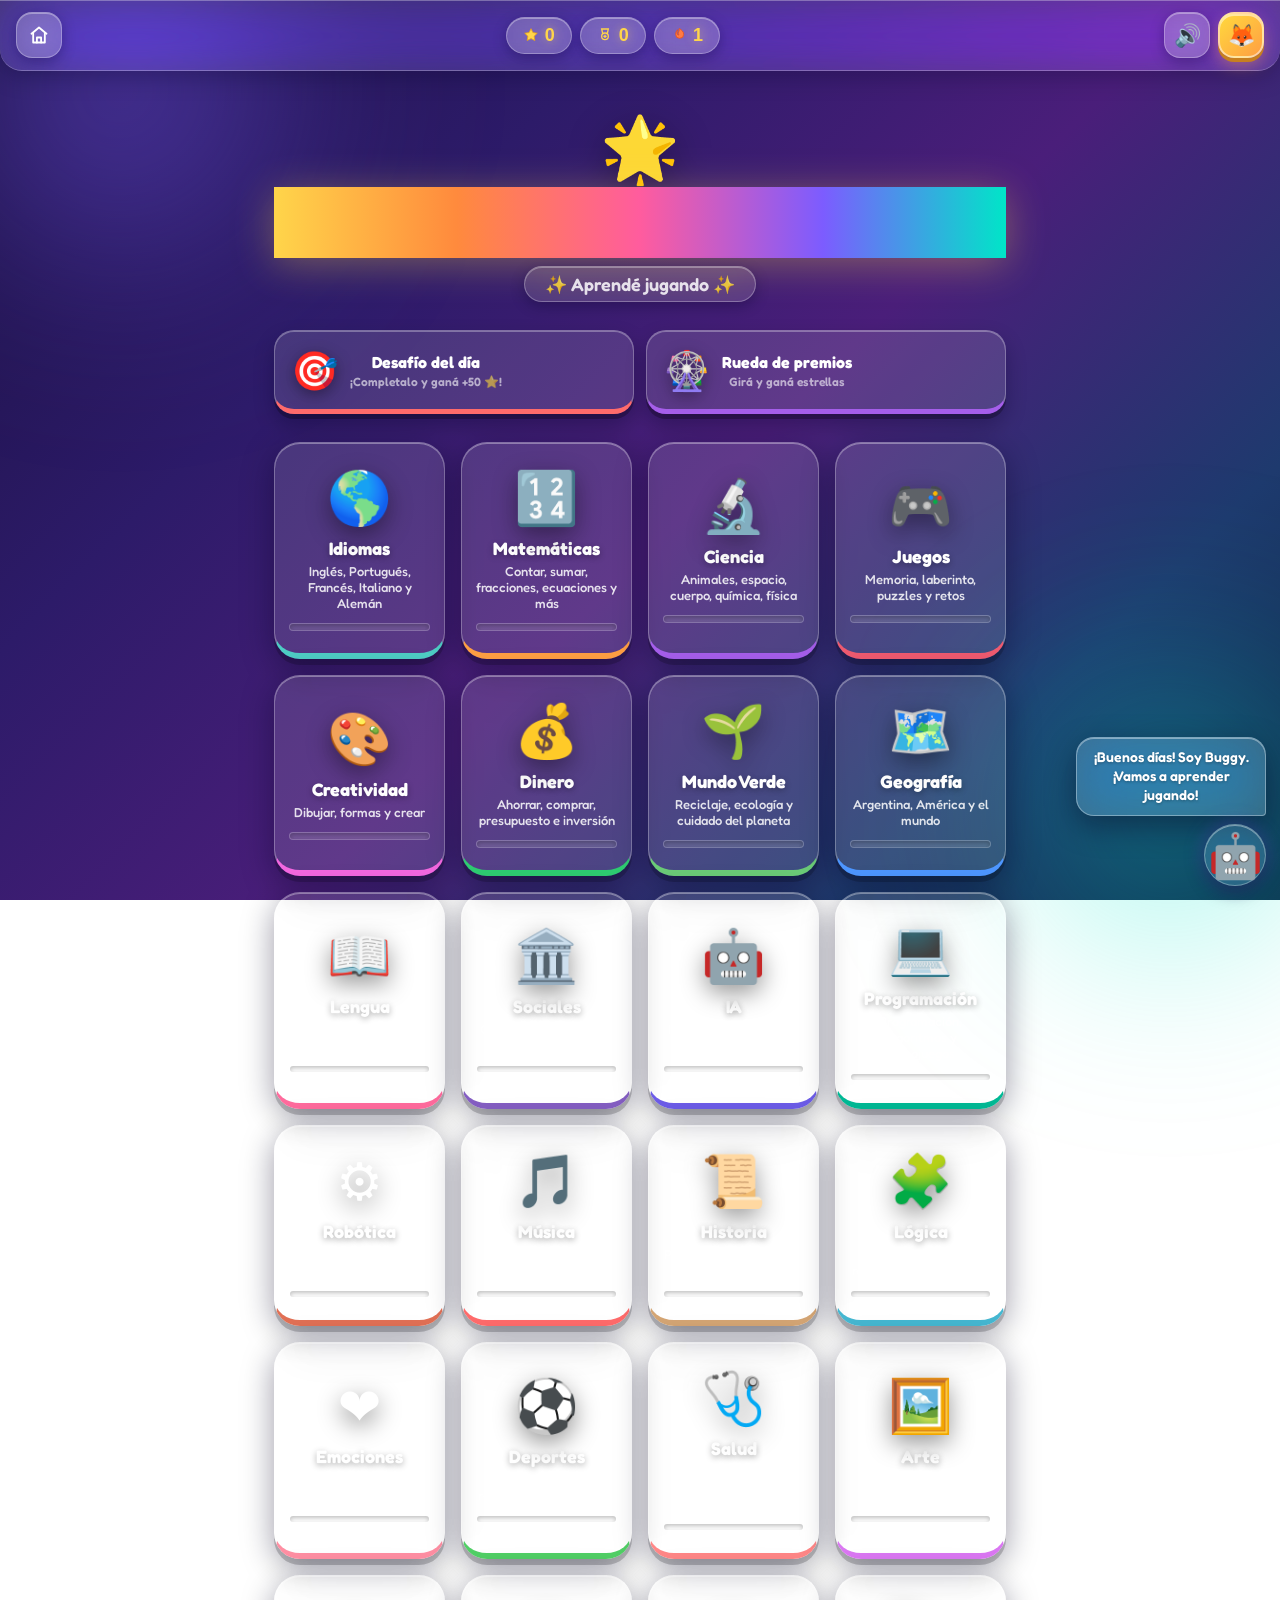
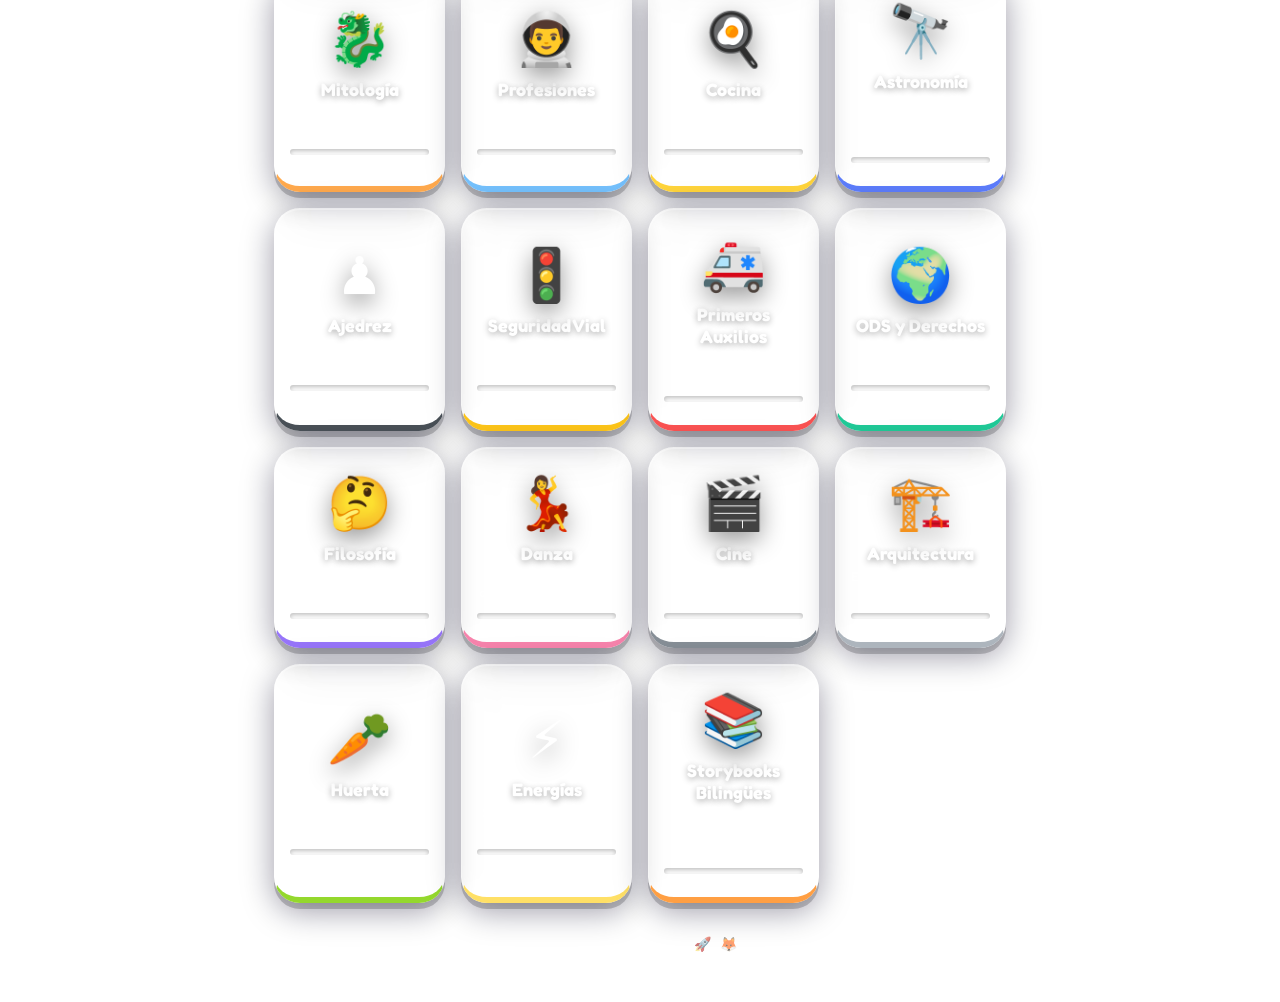
==== commit 378460b5: "Refactor comments in index.html for clarity" ====
--- a/index.html
+++ b/index.html
@@ -7,21 +7,23 @@
   <meta name="description" content="BuggyIa Escuela · Aprendé jugando. Mundos educativos premium para niños." />
   <title>BuggyIa Escuela · Aprendé jugando</title>
 
-  <!-- PWA (mismas rutas, sin subcarpetas) -->
+  <!-- PWA -->
   <link rel="manifest" href="manifest.json" />
   <link rel="icon" type="image/svg+xml" href="icon.svg" />
   <link rel="apple-touch-icon" href="icon-192.png" />
 
-  <!-- Fuentes premium infantiles -->
+  <!-- Fuentes seguras -->
   <link rel="preconnect" href="https://fonts.googleapis.com" />
   <link rel="preconnect" href="https://fonts.gstatic.com" crossorigin />
-  <link href="https://fonts.googleapis.com/css2?family=Fredoka:wght@400;500;600;700&family=Baloo+2:wght@500;600;700;800&display=swap" rel="stylesheet" />
+  <link href="https://fonts.googleapis.com/css2?family=Fredoka:wght@400;500;600;700&display=swap" rel="stylesheet" />
 
-  <!-- CSS PREMIUM completo: vidrio esmerilado + botones 3D (reemplaza al viejo style.css) -->
+  <!-- CSS -->
   <link rel="stylesheet" href="style.css" />
+  <!-- Storybooks Bilingües -->
+  <link rel="stylesheet" href="storybooks.css" />
 </head>
 <body>
-  <!-- Fondo animado premium (orbes de color difuminados) -->
+  <!-- Fondo animado -->
   <div class="premium-bg" aria-hidden="true">
     <div class="orb orb-1"></div>
     <div class="orb orb-2"></div>
@@ -30,7 +32,7 @@
     <div class="premium-grid"></div>
   </div>
 
-  <!-- Barra superior: estrellas, medallas, perfil, sonido -->
+  <!-- Barra superior -->
   <header id="topbar" class="topbar premium-glass">
     <button class="top-btn premium-btn-soft" id="btn-inicio" aria-label="Inicio" title="Inicio">
       <svg viewBox="0 0 24 24" width="20" height="20" fill="none" stroke="currentColor" stroke-width="2.2" stroke-linecap="round" stroke-linejoin="round"><path d="M3 10.5 12 3l9 7.5"/><path d="M5 9.5V21h14V9.5"/><path d="M9.5 21v-6h5v6"/></svg>
@@ -59,21 +61,24 @@
     </div>
   </header>
 
-  <!-- Contenedor único: TODO el contenido se renderiza aquí por JS -->
+  <!-- Contenido -->
   <main id="app" class="app premium-app"></main>
 
-  <!-- Capa de confeti / celebraciones -->
+  <!-- Confeti -->
   <div id="fx" class="fx-layer" aria-hidden="true"></div>
 
-  <!-- Modal genérico (medallas, avisos) -->
+  <!-- Modal -->
   <div id="modal" class="modal-overlay hidden" role="dialog" aria-modal="true">
     <div class="modal-card premium-modal" id="modal-card"></div>
   </div>
 
-  <!-- Tus 13 archivos JS (sin carpeta js/) -->
+  <!-- Scripts -->
   <script src="store.js"></script>
   <script src="audio.js"></script>
   <script src="voz.js"></script>
+  <!-- Storybooks Bilingües -->
+  <script src="storybooks.js"></script>
+  <script src="storybooks-reader.js"></script>
   <script src="engine.js"></script>
   <script src="mundos.js"></script>
   <script src="geografia.js"></script>
--- a/style.css
+++ b/style.css
@@ -90,25 +90,14 @@
 .hidden { display: none !important; }
 
 /* ============================================================
-   ZORRO + CORONA + MASCOTA — OCULTOS (no estorban botones)
-   ============================================================ */
-.mascota, #mascota, .mascot, #mascot, .pet, #pet,
+   ZORRO + CORONA — ELIMINADOS en mascota.js (ahora es robot 🤖)
+   Si quedara algún resto de zorro/corona en otro JS, se oculta:
+   ============================================================ */
 .zorro, #zorro, .fox, #fox, .zorro-img, .img-zorro,
 .corona, #corona, .crown, #crown, .corona-img, .img-corona,
-.mascota-container, #mascota-container, .mascota-wrap,
-.mascota-flotante, .mascota-flotando, .personaje-flotante,
-.mascota-box, #mascota-box, .mascota-div,
 [class*="zorro"], [id*="zorro"], [class*="corona"], [id*="corona"],
-[class*="mascot"], [id*="mascot"], [class*="fox"], [id*="fox"],
-[class*="crown"], [id*="crown"] {
+[class*="fox"], [id*="fox"], [class*="crown"], [id*="crown"] {
   display: none !important;
-  visibility: hidden !important;
-  opacity: 0 !important;
-  width: 0 !important; height: 0 !important;
-  pointer-events: none !important;
-  position: absolute !important;
-  left: -9999px !important;
-  overflow: hidden !important;
 }
 
 /* ============================================================
--- a/storybooks.css
+++ b/storybooks.css
@@ -0,0 +1,553 @@
+/* ============================================================
+   storybooks.css — Mundo "Storybooks Bilingües" para BuggyIA
+   Prefijo .sb- en TODAS las clases para no chocar con style.css
+   Mobile-first, botones grandes, diseño infantil.
+   ============================================================ */
+
+:root {
+  --sb-primary: #FF9F43;
+  --sb-primary-dark: #E8892C;
+  --sb-secondary: #6C5CE7;
+  --sb-accent: #00B894;
+  --sb-bg: #FFF8EE;
+  --sb-card: #FFFFFF;
+  --sb-text: #3D2C1E;
+  --sb-text-soft: #7A6A5A;
+  --sb-gold: #FFD43B;
+  --sb-rose: #FF6B9D;
+  --sb-blue: #4D96FF;
+  --sb-radius: 20px;
+  --sb-radius-sm: 14px;
+  --sb-shadow: 0 6px 18px rgba(61,44,30,.12);
+  --sb-shadow-lg: 0 12px 32px rgba(61,44,30,.18);
+}
+
+/* ---------- Contenedor raíz del mundo ---------- */
+.sb-root {
+  width: 100%;
+  max-width: 720px;
+  margin: 0 auto;
+  padding: 12px 14px 90px;
+  font-family: 'Comic Sans MS', 'Chalkboard SE', 'Segoe UI', system-ui, sans-serif;
+  color: var(--sb-text);
+  background: var(--sb-bg);
+  border-radius: var(--sb-radius);
+  box-sizing: border-box;
+}
+.sb-root * { box-sizing: border-box; }
+
+/* ---------- Header ---------- */
+.sb-header {
+  display: flex;
+  align-items: center;
+  gap: 10px;
+  margin-bottom: 14px;
+}
+.sb-btn-back {
+  flex: 0 0 auto;
+  min-width: 48px;
+  height: 48px;
+  border: none;
+  border-radius: 50%;
+  background: var(--sb-card);
+  box-shadow: var(--sb-shadow);
+  font-size: 22px;
+  cursor: pointer;
+  display: flex;
+  align-items: center;
+  justify-content: center;
+  transition: transform .15s;
+}
+.sb-btn-back:active { transform: scale(.92); }
+.sb-title {
+  flex: 1;
+  font-size: 20px;
+  font-weight: 800;
+  margin: 0;
+  line-height: 1.2;
+}
+.sb-subtitle {
+  font-size: 13px;
+  color: var(--sb-text-soft);
+  margin: 2px 0 0;
+}
+
+/* ---------- Buscador ---------- */
+.sb-search-wrap {
+  position: relative;
+  margin-bottom: 12px;
+}
+.sb-search {
+  width: 100%;
+  height: 52px;
+  border: 3px solid #F0E2CC;
+  border-radius: 26px;
+  padding: 0 18px 0 48px;
+  font-size: 17px;
+  background: var(--sb-card);
+  box-shadow: var(--sb-shadow);
+  outline: none;
+  color: var(--sb-text);
+}
+.sb-search:focus { border-color: var(--sb-primary); }
+.sb-search-icon {
+  position: absolute;
+  left: 16px;
+  top: 50%;
+  transform: translateY(-50%);
+  font-size: 20px;
+  pointer-events: none;
+}
+
+/* ---------- Chips de categorías ---------- */
+.sb-chips {
+  display: flex;
+  gap: 8px;
+  overflow-x: auto;
+  padding-bottom: 8px;
+  margin-bottom: 12px;
+  -webkit-overflow-scrolling: touch;
+  scrollbar-width: none;
+}
+.sb-chips::-webkit-scrollbar { display: none; }
+.sb-chip {
+  flex: 0 0 auto;
+  height: 44px;
+  padding: 0 18px;
+  border: 3px solid transparent;
+  border-radius: 22px;
+  background: var(--sb-card);
+  box-shadow: var(--sb-shadow);
+  font-size: 15px;
+  font-weight: 700;
+  color: var(--sb-text-soft);
+  cursor: pointer;
+  display: flex;
+  align-items: center;
+  gap: 6px;
+  transition: all .15s;
+}
+.sb-chip.active {
+  background: var(--sb-primary);
+  color: #fff;
+  border-color: var(--sb-primary-dark);
+  transform: translateY(-2px);
+}
+
+/* ---------- Tabs (Biblioteca / Favoritos / Progreso) ---------- */
+.sb-tabs {
+  display: flex;
+  gap: 6px;
+  background: #F0E2CC;
+  padding: 5px;
+  border-radius: 18px;
+  margin-bottom: 14px;
+}
+.sb-tab {
+  flex: 1;
+  height: 44px;
+  border: none;
+  border-radius: 14px;
+  background: transparent;
+  font-size: 14px;
+  font-weight: 800;
+  color: var(--sb-text-soft);
+  cursor: pointer;
+  display: flex;
+  align-items: center;
+  justify-content: center;
+  gap: 5px;
+  transition: all .15s;
+}
+.sb-tab.active {
+  background: var(--sb-card);
+  color: var(--sb-primary-dark);
+  box-shadow: var(--sb-shadow);
+}
+
+/* ---------- Grid de cuentos ---------- */
+.sb-grid {
+  display: grid;
+  grid-template-columns: repeat(2, 1fr);
+  gap: 12px;
+}
+@media (min-width: 520px) { .sb-grid { grid-template-columns: repeat(3, 1fr); } }
+
+.sb-book-card {
+  background: var(--sb-card);
+  border-radius: var(--sb-radius);
+  box-shadow: var(--sb-shadow);
+  overflow: hidden;
+  cursor: pointer;
+  transition: transform .18s, box-shadow .18s;
+  position: relative;
+  border: 3px solid transparent;
+}
+.sb-book-card:active { transform: scale(.96); }
+.sb-book-cover {
+  height: 120px;
+  display: flex;
+  align-items: center;
+  justify-content: center;
+  font-size: 56px;
+  position: relative;
+}
+.sb-book-info { padding: 10px 12px 14px; }
+.sb-book-title {
+  font-size: 14px;
+  font-weight: 800;
+  margin: 0 0 4px;
+  line-height: 1.25;
+  min-height: 34px;
+}
+.sb-book-meta {
+  font-size: 11px;
+  color: var(--sb-text-soft);
+  display: flex;
+  align-items: center;
+  gap: 6px;
+  flex-wrap: wrap;
+}
+.sb-badge {
+  display: inline-block;
+  padding: 2px 8px;
+  border-radius: 10px;
+  font-size: 10px;
+  font-weight: 800;
+  color: #fff;
+}
+.sb-fav-btn {
+  position: absolute;
+  top: 8px;
+  right: 8px;
+  width: 36px;
+  height: 36px;
+  border: none;
+  border-radius: 50%;
+  background: rgba(255,255,255,.9);
+  box-shadow: var(--sb-shadow);
+  font-size: 18px;
+  cursor: pointer;
+  display: flex;
+  align-items: center;
+  justify-content: center;
+  z-index: 2;
+}
+.sb-progress-bar {
+  height: 6px;
+  background: #F0E2CC;
+  border-radius: 3px;
+  margin-top: 8px;
+  overflow: hidden;
+}
+.sb-progress-fill {
+  height: 100%;
+  background: linear-gradient(90deg, var(--sb-accent), var(--sb-gold));
+  border-radius: 3px;
+  transition: width .4s;
+}
+.sb-empty {
+  text-align: center;
+  padding: 40px 20px;
+  color: var(--sb-text-soft);
+  font-size: 15px;
+}
+.sb-empty .big { font-size: 48px; display: block; margin-bottom: 10px; }
+
+/* ---------- Lector ---------- */
+.sb-reader {
+  background: var(--sb-card);
+  border-radius: var(--sb-radius);
+  box-shadow: var(--sb-shadow-lg);
+  overflow: hidden;
+}
+.sb-page-illustration {
+  min-height: 180px;
+  display: flex;
+  align-items: center;
+  justify-content: center;
+  font-size: 72px;
+  letter-spacing: 8px;
+  position: relative;
+  transition: opacity .3s;
+}
+.sb-page-text { padding: 18px 18px 10px; }
+.sb-sentence {
+  display: flex;
+  align-items: flex-start;
+  gap: 10px;
+  padding: 10px 12px;
+  margin-bottom: 10px;
+  border-radius: var(--sb-radius-sm);
+  background: #FFF8EE;
+  border: 2px solid transparent;
+  transition: all .2s;
+  cursor: pointer;
+}
+.sb-sentence.playing {
+  border-color: var(--sb-primary);
+  background: #FFF1DE;
+  transform: scale(1.01);
+}
+.sb-sentence-text { flex: 1; font-size: 17px; line-height: 1.45; font-weight: 600; }
+.sb-sentence-translation {
+  display: block;
+  font-size: 14px;
+  color: var(--sb-text-soft);
+  font-weight: 500;
+  margin-top: 4px;
+  font-style: italic;
+}
+.sb-speak-btn {
+  flex: 0 0 auto;
+  width: 44px;
+  height: 44px;
+  border: none;
+  border-radius: 50%;
+  background: var(--sb-primary);
+  color: #fff;
+  font-size: 18px;
+  cursor: pointer;
+  display: flex;
+  align-items: center;
+  justify-content: center;
+  box-shadow: 0 4px 10px rgba(255,159,67,.4);
+  transition: transform .15s;
+}
+.sb-speak-btn:active { transform: scale(.9); }
+.sb-speak-btn.secondary { background: var(--sb-secondary); box-shadow: 0 4px 10px rgba(108,92,231,.4); }
+
+/* Controles del lector */
+.sb-reader-controls {
+  display: flex;
+  align-items: center;
+  justify-content: space-between;
+  gap: 8px;
+  padding: 12px 14px 16px;
+  flex-wrap: wrap;
+}
+.sb-nav-btn {
+  height: 52px;
+  min-width: 110px;
+  padding: 0 20px;
+  border: none;
+  border-radius: 26px;
+  font-size: 16px;
+  font-weight: 800;
+  cursor: pointer;
+  display: flex;
+  align-items: center;
+  justify-content: center;
+  gap: 6px;
+  transition: transform .15s, opacity .15s;
+}
+.sb-nav-btn:active { transform: scale(.95); }
+.sb-nav-btn:disabled { opacity: .4; cursor: not-allowed; }
+.sb-nav-btn.prev { background: #F0E2CC; color: var(--sb-text); }
+.sb-nav-btn.next { background: var(--sb-primary); color: #fff; box-shadow: 0 4px 12px rgba(255,159,67,.45); }
+.sb-page-indicator {
+  font-size: 14px;
+  font-weight: 800;
+  color: var(--sb-text-soft);
+  text-align: center;
+  flex: 1;
+  min-width: 60px;
+}
+.sb-toggle-row {
+  display: flex;
+  gap: 8px;
+  padding: 0 14px 12px;
+  flex-wrap: wrap;
+}
+.sb-toggle {
+  height: 40px;
+  padding: 0 14px;
+  border: 2px solid #F0E2CC;
+  border-radius: 20px;
+  background: var(--sb-card);
+  font-size: 13px;
+  font-weight: 700;
+  color: var(--sb-text-soft);
+  cursor: pointer;
+  display: flex;
+  align-items: center;
+  gap: 5px;
+}
+.sb-toggle.on { background: var(--sb-accent); color: #fff; border-color: var(--sb-accent); }
+
+/* ---------- Vocabulario ---------- */
+.sb-vocab-grid {
+  display: grid;
+  grid-template-columns: repeat(2, 1fr);
+  gap: 10px;
+  padding: 0 14px 14px;
+}
+.sb-vocab-card {
+  background: #FFF8EE;
+  border-radius: var(--sb-radius-sm);
+  padding: 12px;
+  display: flex;
+  align-items: center;
+  gap: 10px;
+  border: 2px solid #F0E2CC;
+}
+.sb-vocab-img { font-size: 34px; flex: 0 0 auto; }
+.sb-vocab-words { flex: 1; min-width: 0; }
+.sb-vocab-es { font-size: 14px; font-weight: 800; }
+.sb-vocab-en { font-size: 12px; color: var(--sb-text-soft); }
+.sb-vocab-speak {
+  width: 36px; height: 36px;
+  border: none; border-radius: 50%;
+  background: var(--sb-blue); color: #fff;
+  font-size: 14px; cursor: pointer;
+  flex: 0 0 auto;
+  display: flex; align-items: center; justify-content: center;
+}
+
+/* ---------- Quiz de comprensión ---------- */
+.sb-quiz { padding: 14px; }
+.sb-quiz-q {
+  font-size: 17px;
+  font-weight: 800;
+  margin-bottom: 14px;
+  line-height: 1.4;
+  text-align: center;
+}
+.sb-quiz-options { display: flex; flex-direction: column; gap: 10px; }
+.sb-quiz-opt {
+  min-height: 52px;
+  padding: 12px 16px;
+  border: 3px solid #F0E2CC;
+  border-radius: var(--sb-radius-sm);
+  background: var(--sb-card);
+  font-size: 15px;
+  font-weight: 700;
+  color: var(--sb-text);
+  cursor: pointer;
+  text-align: left;
+  transition: all .15s;
+}
+.sb-quiz-opt:active { transform: scale(.98); }
+.sb-quiz-opt.correct { background: #D3F9D8; border-color: var(--sb-accent); color: #2B8A3E; }
+.sb-quiz-opt.wrong { background: #FFE3E3; border-color: #FA5252; color: #C92A2A; }
+.sb-quiz-opt:disabled { cursor: default; }
+.sb-quiz-feedback {
+  text-align: center;
+  font-size: 16px;
+  font-weight: 800;
+  margin-top: 14px;
+  min-height: 24px;
+}
+
+/* ---------- Juego de emparejar ---------- */
+.sb-match-grid {
+  display: grid;
+  grid-template-columns: repeat(3, 1fr);
+  gap: 8px;
+  padding: 14px;
+}
+.sb-match-card {
+  aspect-ratio: 1;
+  border: 3px solid #F0E2CC;
+  border-radius: var(--sb-radius-sm);
+  background: var(--sb-card);
+  font-size: 22px;
+  font-weight: 800;
+  cursor: pointer;
+  display: flex;
+  align-items: center;
+  justify-content: center;
+  text-align: center;
+  padding: 4px;
+  transition: all .2s;
+  word-break: break-word;
+  line-height: 1.1;
+}
+.sb-match-card.selected { background: var(--sb-gold); border-color: var(--sb-primary-dark); transform: scale(1.05); }
+.sb-match-card.matched { background: #D3F9D8; border-color: var(--sb-accent); opacity: .6; cursor: default; }
+.sb-match-card.wrong-shake { animation: sb-shake .4s; background: #FFE3E3; }
+@keyframes sb-shake {
+  0%,100% { transform: translateX(0); }
+  25% { transform: translateX(-6px); }
+  75% { transform: translateX(6px); }
+}
+.sb-match-hud {
+  text-align: center;
+  font-size: 15px;
+  font-weight: 800;
+  color: var(--sb-text-soft);
+  padding: 8px 14px 0;
+}
+
+/* ---------- Fin del cuento / celebración ---------- */
+.sb-finish {
+  text-align: center;
+  padding: 30px 20px;
+}
+.sb-finish .trophy { font-size: 72px; display: block; animation: sb-bounce 1s infinite alternate; }
+@keyframes sb-bounce { from { transform: translateY(0); } to { transform: translateY(-12px); } }
+.sb-finish h3 { font-size: 22px; margin: 10px 0 6px; color: var(--sb-primary-dark); }
+.sb-finish p { color: var(--sb-text-soft); font-size: 14px; margin: 0 0 18px; }
+.sb-action-row { display: flex; gap: 10px; justify-content: center; flex-wrap: wrap; }
+.sb-action-btn {
+  height: 52px;
+  padding: 0 22px;
+  border: none;
+  border-radius: 26px;
+  font-size: 15px;
+  font-weight: 800;
+  cursor: pointer;
+  display: flex;
+  align-items: center;
+  gap: 6px;
+  transition: transform .15s;
+}
+.sb-action-btn:active { transform: scale(.95); }
+.sb-action-btn.primary { background: var(--sb-primary); color: #fff; box-shadow: 0 4px 12px rgba(255,159,67,.45); }
+.sb-action-btn.secondary { background: var(--sb-secondary); color: #fff; }
+.sb-action-btn.accent { background: var(--sb-accent); color: #fff; }
+.sb-action-btn.ghost { background: #F0E2CC; color: var(--sb-text); }
+
+/* ---------- Loader ---------- */
+.sb-loader {
+  text-align: center;
+  padding: 40px;
+  color: var(--sb-text-soft);
+  font-size: 15px;
+}
+.sb-spinner {
+  width: 44px; height: 44px;
+  border: 5px solid #F0E2CC;
+  border-top-color: var(--sb-primary);
+  border-radius: 50%;
+  margin: 0 auto 12px;
+  animation: sb-spin .8s linear infinite;
+}
+@keyframes sb-spin { to { transform: rotate(360deg); } }
+
+/* ---------- Animación de página ---------- */
+.sb-page-enter { animation: sb-page-in .35s ease-out; }
+@keyframes sb-page-in {
+  from { opacity: 0; transform: translateX(30px); }
+  to { opacity: 1; transform: translateX(0); }
+}
+
+/* ---------- Toast ---------- */
+.sb-toast {
+  position: fixed;
+  bottom: 20px;
+  left: 50%;
+  transform: translateX(-50%);
+  background: var(--sb-text);
+  color: #fff;
+  padding: 12px 22px;
+  border-radius: 24px;
+  font-size: 14px;
+  font-weight: 700;
+  box-shadow: var(--sb-shadow-lg);
+  z-index: 9999;
+  animation: sb-toast-in .3s;
+  max-width: 90%;
+  text-align: center;
+}
+@keyframes sb-toast-in { from { opacity: 0; transform: translate(-50%, 20px); } to { opacity: 1; transform: translate(-50%, 0); } }
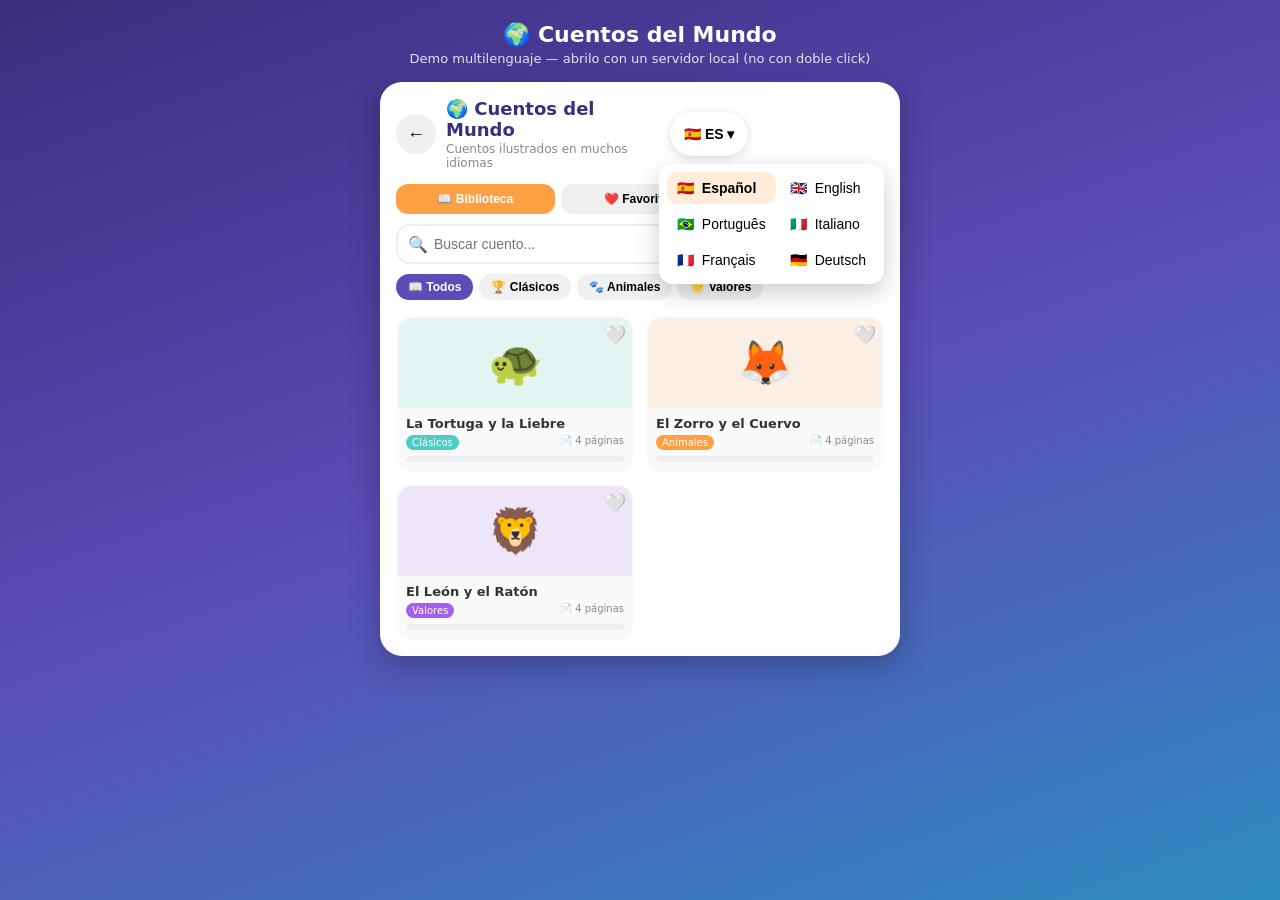
==== commit bf84a961: "Rename index.demo.html to index.html" ====
--- a/index.html
+++ b/index.html
@@ -1,93 +1,125 @@
 <!DOCTYPE html>
 <html lang="es">
 <head>
-  <meta charset="UTF-8" />
-  <meta name="viewport" content="width=device-width, initial-scale=1.0, maximum-scale=1.0, user-scalable=no" />
-  <meta name="theme-color" content="#1a1040" />
-  <meta name="description" content="BuggyIa Escuela · Aprendé jugando. Mundos educativos premium para niños." />
-  <title>BuggyIa Escuela · Aprendé jugando</title>
+<meta charset="UTF-8">
+<meta name="viewport" content="width=device-width, initial-scale=1.0">
+<title>Cuentos del Mundo — Demo</title>
+<style>
+  * { box-sizing: border-box; margin: 0; padding: 0; }
+  body {
+    font-family: 'Segoe UI', system-ui, -apple-system, sans-serif;
+    background: linear-gradient(160deg, #3B2E7E 0%, #5B4DB8 50%, #2E8BC0 100%);
+    min-height: 100vh; color: #fff; padding: 12px;
+  }
+  #app { max-width: 520px; margin: 0 auto; }
+  .demo-top { text-align: center; padding: 10px 0 16px; }
+  .demo-top h1 { font-size: 22px; }
+  .demo-top p { opacity: .85; font-size: 13px; margin-top: 4px; }
 
-  <!-- PWA -->
-  <link rel="manifest" href="manifest.json" />
-  <link rel="icon" type="image/svg+xml" href="icon.svg" />
-  <link rel="apple-touch-icon" href="icon-192.png" />
+  /* ====== estilos mínimos para las clases .sb-* ====== */
+  .sb-root { background: #fff; color: #333; border-radius: 22px; padding: 16px; box-shadow: 0 10px 30px rgba(0,0,0,.25); }
+  .sb-header { display: flex; align-items: center; gap: 10px; margin-bottom: 14px; }
+  .sb-header > div { flex: 1; }
+  .sb-title { font-size: 18px; color: #3B2E7E; }
+  .sb-subtitle { font-size: 12px; color: #888; margin-top: 2px; }
+  .sb-btn-back { width: 40px; height: 40px; border-radius: 50%; border: none; background: #f0f0f0; font-size: 18px; cursor: pointer; }
+  .sb-tabs { display: flex; gap: 6px; margin-bottom: 10px; }
+  .sb-tab { flex: 1; padding: 8px; border: none; border-radius: 12px; background: #f0f0f0; cursor: pointer; font-size: 12px; font-weight: 700; }
+  .sb-tab.active { background: #FF9F43; color: #fff; }
+  .sb-search-wrap { position: relative; margin-bottom: 10px; }
+  .sb-search-icon { position: absolute; left: 12px; top: 50%; transform: translateY(-50%); }
+  .sb-search { width: 100%; padding: 10px 12px 10px 36px; border-radius: 14px; border: 2px solid #eee; font-size: 14px; }
+  .sb-chips { display: flex; gap: 6px; overflow-x: auto; padding-bottom: 8px; margin-bottom: 8px; }
+  .sb-chip { flex-shrink: 0; padding: 6px 12px; border-radius: 16px; border: none; background: #f0f0f0; cursor: pointer; font-size: 12px; font-weight: 700; }
+  .sb-chip.active { background: #5B4DB8; color: #fff; }
+  .sb-grid { display: grid; grid-template-columns: 1fr 1fr; gap: 12px; }
+  .sb-book-card { position: relative; background: #fafafa; border-radius: 16px; overflow: hidden; cursor: pointer; border: 2px solid transparent; }
+  .sb-book-card:hover { border-color: #FF9F43; }
+  .sb-fav-btn { position: absolute; top: 6px; right: 6px; z-index: 2; background: none; border: none; font-size: 18px; cursor: pointer; }
+  .sb-book-cover { height: 90px; display: flex; align-items: center; justify-content: center; font-size: 44px; }
+  .sb-book-info { padding: 8px; }
+  .sb-book-title { font-size: 13px; margin-bottom: 4px; color: #333; }
+  .sb-book-meta { display: flex; justify-content: space-between; font-size: 10px; color: #888; margin-bottom: 6px; }
+  .sb-badge { color: #fff; padding: 2px 6px; border-radius: 8px; }
+  .sb-progress-bar { height: 6px; background: #eee; border-radius: 3px; overflow: hidden; }
+  .sb-progress-fill { height: 100%; background: #FF9F43; border-radius: 3px; transition: width .3s; }
+  .sb-empty { text-align: center; padding: 40px 20px; color: #999; }
+  .sb-empty .big { font-size: 48px; display: block; margin-bottom: 10px; }
+  .sb-loader { text-align: center; padding: 60px 20px; color: #888; }
+  .sb-spinner { width: 36px; height: 36px; border: 4px solid #eee; border-top-color: #FF9F43; border-radius: 50%; margin: 0 auto 12px; animation: spin 1s linear infinite; }
+  @keyframes spin { to { transform: rotate(360deg); } }
+  .sb-action-btn { padding: 10px 16px; border: none; border-radius: 14px; cursor: pointer; font-weight: 700; font-size: 13px; margin: 4px; }
+  .sb-action-btn.primary { background: #FF9F43; color: #fff; }
+  .sb-action-btn.secondary { background: #4D96FF; color: #fff; }
+  .sb-action-btn.accent { background: #6BCB77; color: #fff; }
+  .sb-action-btn.ghost { background: #f0f0f0; color: #555; }
+  .sb-action-row { display: flex; flex-wrap: wrap; justify-content: center; }
+  .sb-toast { position: fixed; bottom: 20px; left: 50%; transform: translateX(-50%); background: #333; color: #fff; padding: 10px 18px; border-radius: 20px; font-size: 13px; z-index: 99; }
 
-  <!-- Fuentes seguras -->
-  <link rel="preconnect" href="https://fonts.googleapis.com" />
-  <link rel="preconnect" href="https://fonts.gstatic.com" crossorigin />
-  <link href="https://fonts.googleapis.com/css2?family=Fredoka:wght@400;500;600;700&display=swap" rel="stylesheet" />
+  /* Lector */
+  .sb-reader { background: #fffdf7; border-radius: 16px; padding: 12px; }
+  .sb-page-illustration { height: 140px; border-radius: 12px; display: flex; align-items: center; justify-content: center; font-size: 72px; margin-bottom: 12px; }
+  .sb-page-text { display: flex; flex-direction: column; gap: 8px; margin-bottom: 12px; }
+  .sb-sentence { display: flex; align-items: flex-start; gap: 8px; padding: 8px; border-radius: 10px; background: #fff; }
+  .sb-sentence.playing { background: #FFF3E0; }
+  .sb-sentence-text { flex: 1; font-size: 15px; line-height: 1.5; }
+  .sb-sentence-translation { display: block; font-size: 12px; color: #888; margin-top: 4px; }
+  .sb-speak-btn { width: 32px; height: 32px; border-radius: 50%; border: none; background: #FF9F43; color: #fff; cursor: pointer; flex-shrink: 0; }
+  .sb-speak-btn.secondary { background: #4D96FF; }
+  .sb-toggle-row { display: flex; flex-wrap: wrap; gap: 6px; align-items: center; margin-bottom: 12px; }
+  .sb-toggle { padding: 6px 12px; border-radius: 14px; border: none; background: #f0f0f0; cursor: pointer; font-size: 12px; font-weight: 700; }
+  .sb-toggle.on { background: #FF9F43; color: #fff; }
+  .sb-reader-controls { display: flex; align-items: center; justify-content: space-between; gap: 8px; }
+  .sb-nav-btn { padding: 10px 14px; border: none; border-radius: 12px; background: #5B4DB8; color: #fff; cursor: pointer; font-weight: 700; font-size: 13px; }
+  .sb-nav-btn:disabled { opacity: .4; cursor: default; }
+  .sb-page-indicator { font-size: 13px; color: #888; font-weight: 700; }
 
-  <!-- CSS -->
-  <link rel="stylesheet" href="style.css" />
-  <!-- Storybooks Bilingües -->
-  <link rel="stylesheet" href="storybooks.css" />
+  /* Vocabulario */
+  .sb-vocab-card { display: flex; align-items: center; gap: 10px; background: #fff; padding: 10px; border-radius: 12px; margin-bottom: 8px; }
+  .sb-vocab-img { font-size: 28px; }
+  .sb-vocab-words { flex: 1; }
+  .sb-vocab-es { font-size: 14px; font-weight: 700; }
+  .sb-vocab-en { font-size: 12px; color: #888; }
+  .sb-vocab-speak { width: 32px; height: 32px; border-radius: 50%; border: none; background: #FF9F43; color: #fff; cursor: pointer; }
+
+  /* Quiz */
+  .sb-quiz-q { font-size: 16px; font-weight: 700; margin-bottom: 14px; }
+  .sb-quiz-options { display: flex; flex-direction: column; gap: 8px; }
+  .sb-quiz-opt { padding: 12px; border-radius: 12px; border: 2px solid #eee; background: #fff; cursor: pointer; font-size: 14px; text-align: left; }
+  .sb-quiz-opt.correct { background: #D4EDDA; border-color: #6BCB77; }
+  .sb-quiz-opt.wrong { background: #F8D7DA; border-color: #FA5252; }
+  .sb-quiz-feedback { margin-top: 12px; font-weight: 700; text-align: center; }
+
+  /* Juego de emparejar */
+  .sb-match-hud { text-align: center; margin: 10px 0; font-weight: 700; color: #555; }
+  .sb-match-grid { display: grid; grid-template-columns: repeat(3, 1fr); gap: 8px; }
+  .sb-match-card { aspect-ratio: 1; border-radius: 12px; border: none; background: #FFD93D; cursor: pointer; font-size: 22px; display: flex; align-items: center; justify-content: center; }
+  .sb-match-card.matched { background: #D4EDDA; cursor: default; }
+
+  .sb-finish { text-align: center; padding: 30px 10px; }
+  .sb-finish .trophy { font-size: 64px; display: block; margin-bottom: 12px; }
+  .sb-finish h3 { color: #3B2E7E; margin-bottom: 8px; }
+  .sb-finish p { color: #888; margin-bottom: 16px; }
+  .sb-page-enter { animation: enter .3s ease; }
+  @keyframes enter { from { opacity: 0; transform: translateY(10px); } to { opacity: 1; transform: none; } }
+</style>
 </head>
 <body>
-  <!-- Fondo animado -->
-  <div class="premium-bg" aria-hidden="true">
-    <div class="orb orb-1"></div>
-    <div class="orb orb-2"></div>
-    <div class="orb orb-3"></div>
-    <div class="orb orb-4"></div>
-    <div class="premium-grid"></div>
+  <div class="demo-top">
+    <h1>🌍 Cuentos del Mundo</h1>
+    <p>Demo multilenguaje — abrilo con un servidor local (no con doble click)</p>
   </div>
+  <div id="app"></div>
 
-  <!-- Barra superior -->
-  <header id="topbar" class="topbar premium-glass">
-    <button class="top-btn premium-btn-soft" id="btn-inicio" aria-label="Inicio" title="Inicio">
-      <svg viewBox="0 0 24 24" width="20" height="20" fill="none" stroke="currentColor" stroke-width="2.2" stroke-linecap="round" stroke-linejoin="round"><path d="M3 10.5 12 3l9 7.5"/><path d="M5 9.5V21h14V9.5"/><path d="M9.5 21v-6h5v6"/></svg>
-    </button>
-    <div class="top-stats">
-      <span class="stat-pill premium-pill" id="stat-estrellas" title="Estrellas">
-        <svg viewBox="0 0 24 24" width="16" height="16" fill="#FFD54A" stroke="#E8A317" stroke-width="1.2"><path d="M12 2.5l2.9 5.9 6.5.9-4.7 4.6 1.1 6.5L12 17.3l-5.8 3.1 1.1-6.5L2.6 9.3l6.5-.9z"/></svg>
-        <b>0</b>
-      </span>
-      <span class="stat-pill premium-pill" id="stat-medallas" title="Medallas">
-        <svg viewBox="0 0 24 24" width="16" height="16" fill="none" stroke="#FFD54A" stroke-width="2"><circle cx="12" cy="14" r="5"/><path d="M8.5 9.5 7 3h10l-1.5 6.5"/><path d="M12 11.5v5M9.5 14h5"/></svg>
-        <b>0</b>
-      </span>
-      <span class="stat-pill premium-pill" id="stat-racha" title="Días de racha">
-        <svg viewBox="0 0 24 24" width="16" height="16" fill="#FF7A45" stroke="#E8541A" stroke-width="1.2"><path d="M12 2.5c1 3-1 4.5-1 7 0 1.5 1 2.5 1 2.5s-3 .5-3-3c0-2 1-3.5 1-5-2 2-3 4.5-3 7a6 6 0 0 0 12 0c0-4-3-6.5-6-8.5z"/></svg>
-        <b>1</b>
-      </span>
-    </div>
-    <div class="top-right">
-      <button class="top-btn premium-btn-soft" id="btn-sonido" aria-label="Sonido" title="Sonido">
-        <svg viewBox="0 0 24 24" width="20" height="20" fill="none" stroke="currentColor" stroke-width="2.2" stroke-linecap="round" stroke-linejoin="round"><path d="M11 5 6 9H3v6h3l5 4z"/><path d="M15.5 8.5a5 5 0 0 1 0 7"/><path d="M18.5 5.5a9 9 0 0 1 0 13"/></svg>
-      </button>
-      <button class="top-btn avatar-btn premium-btn-soft" id="btn-perfil" aria-label="Perfil" title="Perfil">
-        <svg viewBox="0 0 24 24" width="20" height="20" fill="none" stroke="currentColor" stroke-width="2.2" stroke-linecap="round" stroke-linejoin="round"><circle cx="12" cy="8" r="4"/><path d="M4 21c0-4 3.5-6 8-6s8 2 8 6"/></svg>
-      </button>
-    </div>
-  </header>
-
-  <!-- Contenido -->
-  <main id="app" class="app premium-app"></main>
-
-  <!-- Confeti -->
-  <div id="fx" class="fx-layer" aria-hidden="true"></div>
-
-  <!-- Modal -->
-  <div id="modal" class="modal-overlay hidden" role="dialog" aria-modal="true">
-    <div class="modal-card premium-modal" id="modal-card"></div>
-  </div>
-
-  <!-- Scripts -->
-  <script src="store.js"></script>
-  <script src="audio.js"></script>
+  <!-- ORDEN IMPORTANTE: voz.js → storybooks.js → storybooks-reader.js -->
   <script src="voz.js"></script>
-  <!-- Storybooks Bilingües -->
   <script src="storybooks.js"></script>
   <script src="storybooks-reader.js"></script>
-  <script src="engine.js"></script>
-  <script src="mundos.js"></script>
-  <script src="geografia.js"></script>
-  <script src="lengua-sociales.js"></script>
-  <script src="minijuegos.js"></script>
-  <script src="juegos-nuevos.js"></script>
-  <script src="dibujo.js"></script>
-  <script src="mascota.js"></script>
-  <script src="escuelas.js"></script>
-  <script src="app.js"></script>
+  <script>
+    // Abrir el mundo de cuentos automáticamente en el contenedor #app
+    window.addEventListener('load', function () {
+      if (window.EK && EK.Storybooks) EK.Storybooks.abrir(document.getElementById('app'));
+    });
+  </script>
 </body>
 </html>
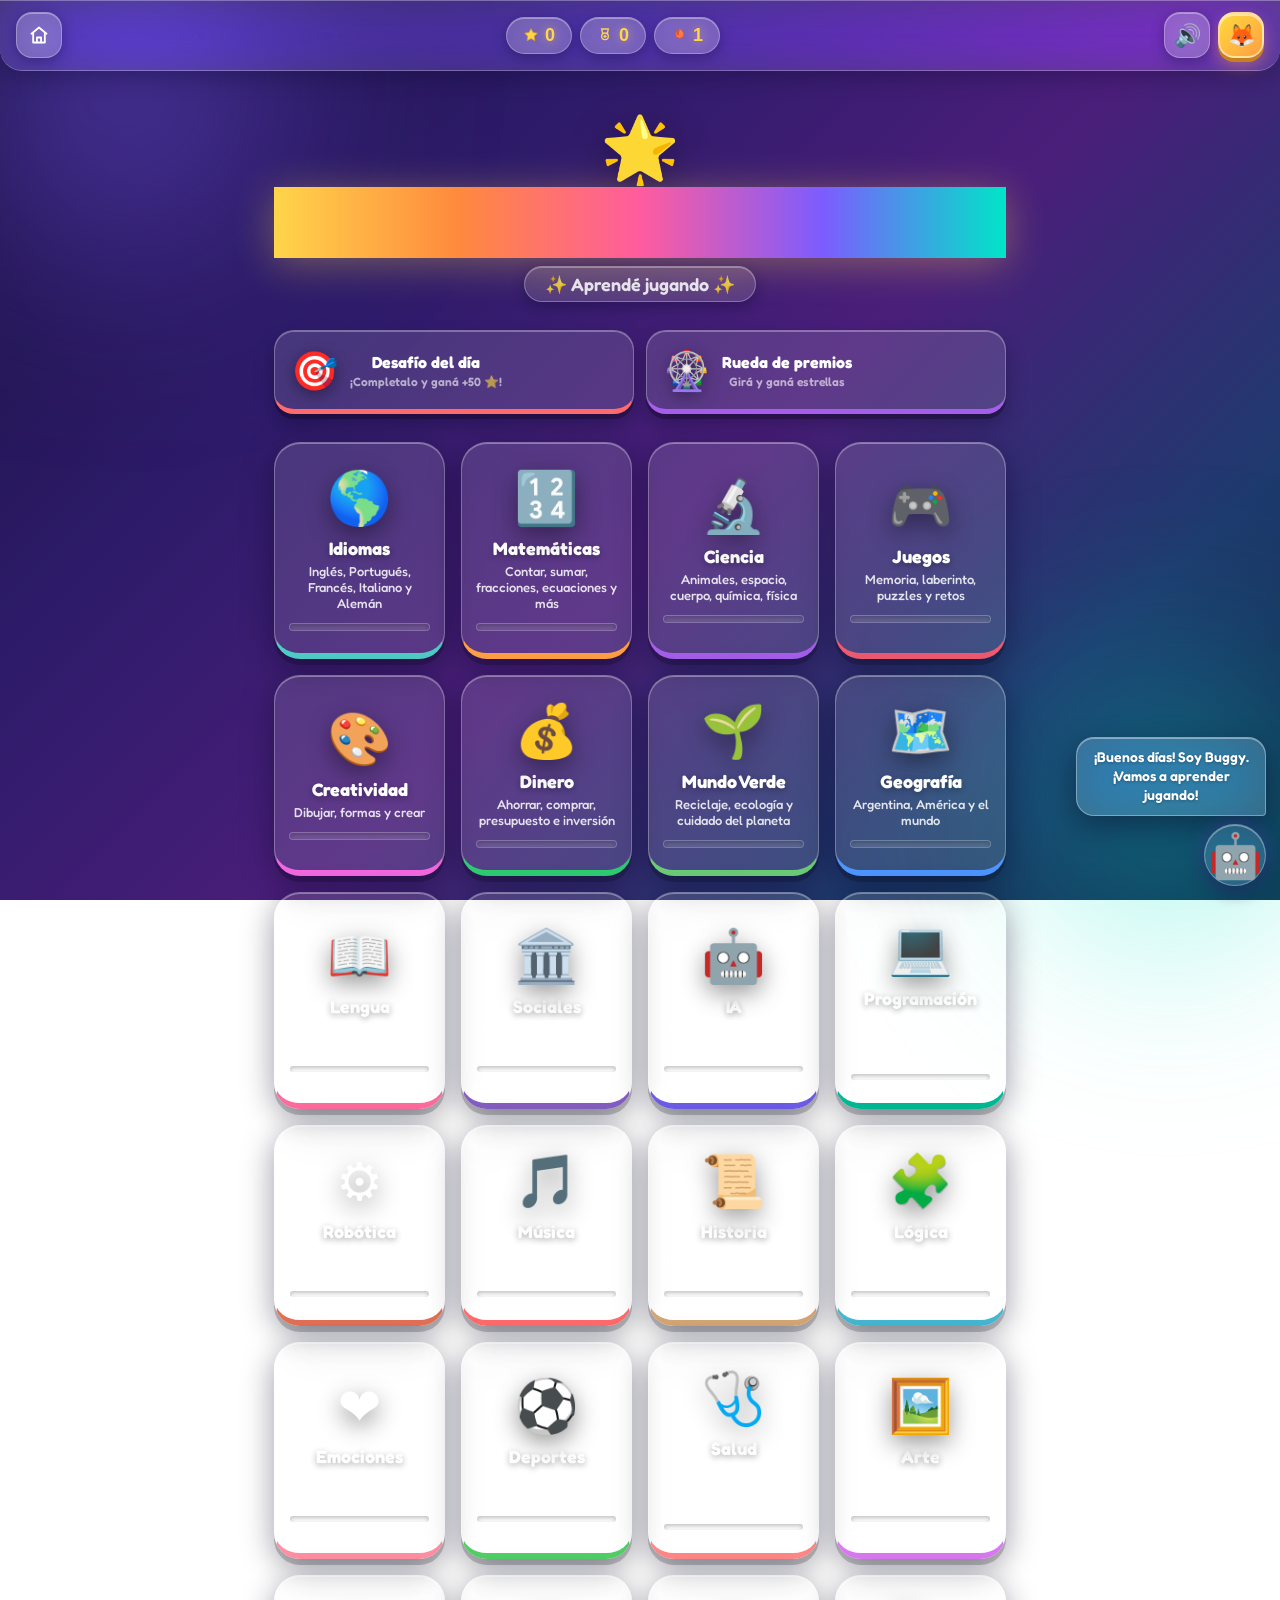
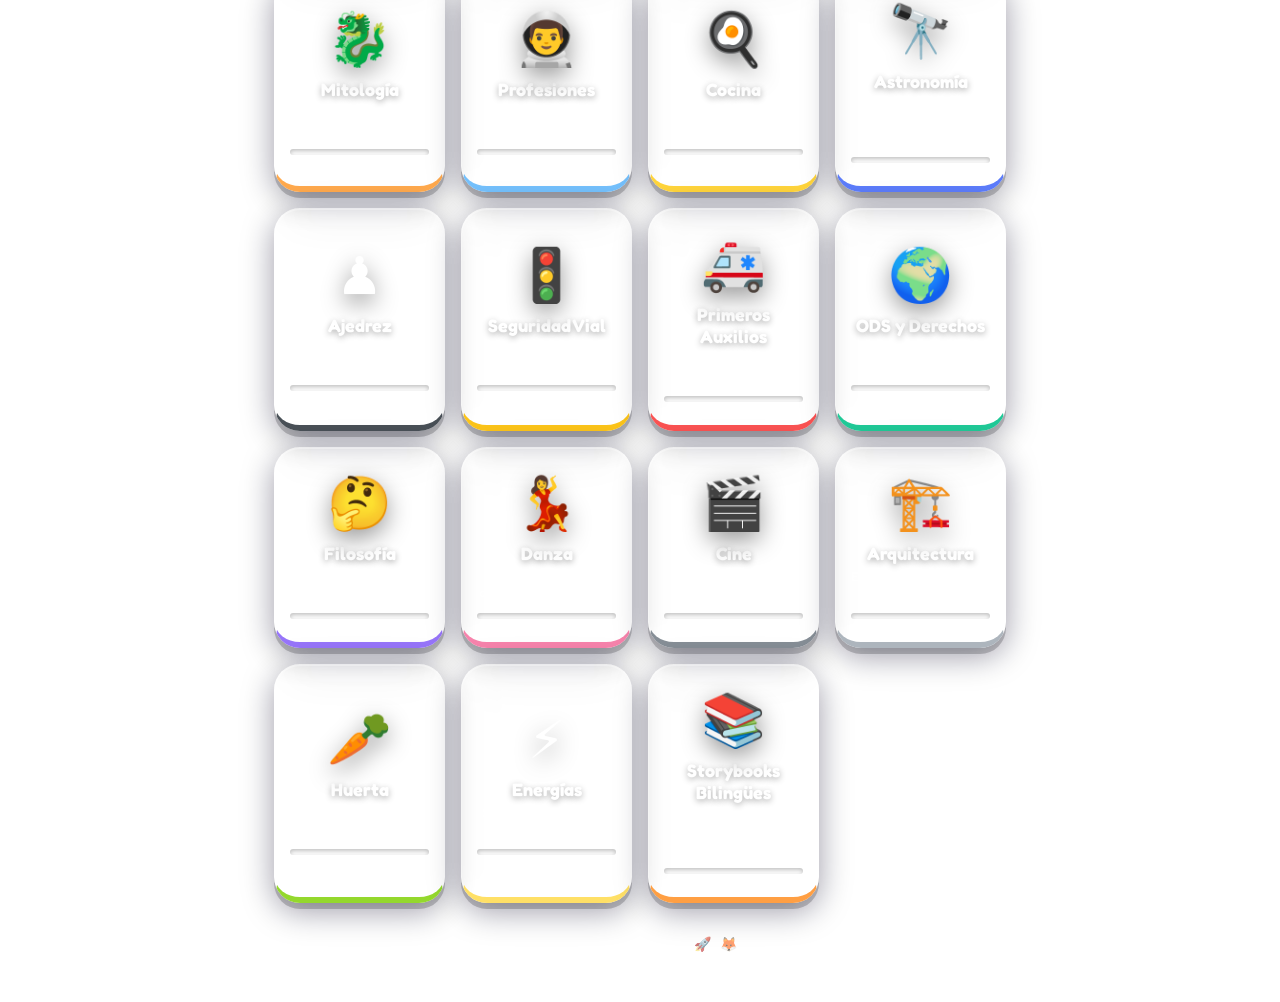
==== commit 892a9b14: "Rename index.html1 to index.html" ====
--- a/index.html
+++ b/index.html
@@ -1,125 +1,93 @@
 <!DOCTYPE html>
 <html lang="es">
 <head>
-<meta charset="UTF-8">
-<meta name="viewport" content="width=device-width, initial-scale=1.0">
-<title>Cuentos del Mundo — Demo</title>
-<style>
-  * { box-sizing: border-box; margin: 0; padding: 0; }
-  body {
-    font-family: 'Segoe UI', system-ui, -apple-system, sans-serif;
-    background: linear-gradient(160deg, #3B2E7E 0%, #5B4DB8 50%, #2E8BC0 100%);
-    min-height: 100vh; color: #fff; padding: 12px;
-  }
-  #app { max-width: 520px; margin: 0 auto; }
-  .demo-top { text-align: center; padding: 10px 0 16px; }
-  .demo-top h1 { font-size: 22px; }
-  .demo-top p { opacity: .85; font-size: 13px; margin-top: 4px; }
+  <meta charset="UTF-8" />
+  <meta name="viewport" content="width=device-width, initial-scale=1.0, maximum-scale=1.0, user-scalable=no" />
+  <meta name="theme-color" content="#1a1040" />
+  <meta name="description" content="BuggyIa Escuela · Aprendé jugando. Mundos educativos premium para niños." />
+  <title>BuggyIa Escuela · Aprendé jugando</title>
 
-  /* ====== estilos mínimos para las clases .sb-* ====== */
-  .sb-root { background: #fff; color: #333; border-radius: 22px; padding: 16px; box-shadow: 0 10px 30px rgba(0,0,0,.25); }
-  .sb-header { display: flex; align-items: center; gap: 10px; margin-bottom: 14px; }
-  .sb-header > div { flex: 1; }
-  .sb-title { font-size: 18px; color: #3B2E7E; }
-  .sb-subtitle { font-size: 12px; color: #888; margin-top: 2px; }
-  .sb-btn-back { width: 40px; height: 40px; border-radius: 50%; border: none; background: #f0f0f0; font-size: 18px; cursor: pointer; }
-  .sb-tabs { display: flex; gap: 6px; margin-bottom: 10px; }
-  .sb-tab { flex: 1; padding: 8px; border: none; border-radius: 12px; background: #f0f0f0; cursor: pointer; font-size: 12px; font-weight: 700; }
-  .sb-tab.active { background: #FF9F43; color: #fff; }
-  .sb-search-wrap { position: relative; margin-bottom: 10px; }
-  .sb-search-icon { position: absolute; left: 12px; top: 50%; transform: translateY(-50%); }
-  .sb-search { width: 100%; padding: 10px 12px 10px 36px; border-radius: 14px; border: 2px solid #eee; font-size: 14px; }
-  .sb-chips { display: flex; gap: 6px; overflow-x: auto; padding-bottom: 8px; margin-bottom: 8px; }
-  .sb-chip { flex-shrink: 0; padding: 6px 12px; border-radius: 16px; border: none; background: #f0f0f0; cursor: pointer; font-size: 12px; font-weight: 700; }
-  .sb-chip.active { background: #5B4DB8; color: #fff; }
-  .sb-grid { display: grid; grid-template-columns: 1fr 1fr; gap: 12px; }
-  .sb-book-card { position: relative; background: #fafafa; border-radius: 16px; overflow: hidden; cursor: pointer; border: 2px solid transparent; }
-  .sb-book-card:hover { border-color: #FF9F43; }
-  .sb-fav-btn { position: absolute; top: 6px; right: 6px; z-index: 2; background: none; border: none; font-size: 18px; cursor: pointer; }
-  .sb-book-cover { height: 90px; display: flex; align-items: center; justify-content: center; font-size: 44px; }
-  .sb-book-info { padding: 8px; }
-  .sb-book-title { font-size: 13px; margin-bottom: 4px; color: #333; }
-  .sb-book-meta { display: flex; justify-content: space-between; font-size: 10px; color: #888; margin-bottom: 6px; }
-  .sb-badge { color: #fff; padding: 2px 6px; border-radius: 8px; }
-  .sb-progress-bar { height: 6px; background: #eee; border-radius: 3px; overflow: hidden; }
-  .sb-progress-fill { height: 100%; background: #FF9F43; border-radius: 3px; transition: width .3s; }
-  .sb-empty { text-align: center; padding: 40px 20px; color: #999; }
-  .sb-empty .big { font-size: 48px; display: block; margin-bottom: 10px; }
-  .sb-loader { text-align: center; padding: 60px 20px; color: #888; }
-  .sb-spinner { width: 36px; height: 36px; border: 4px solid #eee; border-top-color: #FF9F43; border-radius: 50%; margin: 0 auto 12px; animation: spin 1s linear infinite; }
-  @keyframes spin { to { transform: rotate(360deg); } }
-  .sb-action-btn { padding: 10px 16px; border: none; border-radius: 14px; cursor: pointer; font-weight: 700; font-size: 13px; margin: 4px; }
-  .sb-action-btn.primary { background: #FF9F43; color: #fff; }
-  .sb-action-btn.secondary { background: #4D96FF; color: #fff; }
-  .sb-action-btn.accent { background: #6BCB77; color: #fff; }
-  .sb-action-btn.ghost { background: #f0f0f0; color: #555; }
-  .sb-action-row { display: flex; flex-wrap: wrap; justify-content: center; }
-  .sb-toast { position: fixed; bottom: 20px; left: 50%; transform: translateX(-50%); background: #333; color: #fff; padding: 10px 18px; border-radius: 20px; font-size: 13px; z-index: 99; }
+  <!-- PWA -->
+  <link rel="manifest" href="manifest.json" />
+  <link rel="icon" type="image/svg+xml" href="icon.svg" />
+  <link rel="apple-touch-icon" href="icon-192.png" />
 
-  /* Lector */
-  .sb-reader { background: #fffdf7; border-radius: 16px; padding: 12px; }
-  .sb-page-illustration { height: 140px; border-radius: 12px; display: flex; align-items: center; justify-content: center; font-size: 72px; margin-bottom: 12px; }
-  .sb-page-text { display: flex; flex-direction: column; gap: 8px; margin-bottom: 12px; }
-  .sb-sentence { display: flex; align-items: flex-start; gap: 8px; padding: 8px; border-radius: 10px; background: #fff; }
-  .sb-sentence.playing { background: #FFF3E0; }
-  .sb-sentence-text { flex: 1; font-size: 15px; line-height: 1.5; }
-  .sb-sentence-translation { display: block; font-size: 12px; color: #888; margin-top: 4px; }
-  .sb-speak-btn { width: 32px; height: 32px; border-radius: 50%; border: none; background: #FF9F43; color: #fff; cursor: pointer; flex-shrink: 0; }
-  .sb-speak-btn.secondary { background: #4D96FF; }
-  .sb-toggle-row { display: flex; flex-wrap: wrap; gap: 6px; align-items: center; margin-bottom: 12px; }
-  .sb-toggle { padding: 6px 12px; border-radius: 14px; border: none; background: #f0f0f0; cursor: pointer; font-size: 12px; font-weight: 700; }
-  .sb-toggle.on { background: #FF9F43; color: #fff; }
-  .sb-reader-controls { display: flex; align-items: center; justify-content: space-between; gap: 8px; }
-  .sb-nav-btn { padding: 10px 14px; border: none; border-radius: 12px; background: #5B4DB8; color: #fff; cursor: pointer; font-weight: 700; font-size: 13px; }
-  .sb-nav-btn:disabled { opacity: .4; cursor: default; }
-  .sb-page-indicator { font-size: 13px; color: #888; font-weight: 700; }
+  <!-- Fuentes seguras -->
+  <link rel="preconnect" href="https://fonts.googleapis.com" />
+  <link rel="preconnect" href="https://fonts.gstatic.com" crossorigin />
+  <link href="https://fonts.googleapis.com/css2?family=Fredoka:wght@400;500;600;700&display=swap" rel="stylesheet" />
 
-  /* Vocabulario */
-  .sb-vocab-card { display: flex; align-items: center; gap: 10px; background: #fff; padding: 10px; border-radius: 12px; margin-bottom: 8px; }
-  .sb-vocab-img { font-size: 28px; }
-  .sb-vocab-words { flex: 1; }
-  .sb-vocab-es { font-size: 14px; font-weight: 700; }
-  .sb-vocab-en { font-size: 12px; color: #888; }
-  .sb-vocab-speak { width: 32px; height: 32px; border-radius: 50%; border: none; background: #FF9F43; color: #fff; cursor: pointer; }
-
-  /* Quiz */
-  .sb-quiz-q { font-size: 16px; font-weight: 700; margin-bottom: 14px; }
-  .sb-quiz-options { display: flex; flex-direction: column; gap: 8px; }
-  .sb-quiz-opt { padding: 12px; border-radius: 12px; border: 2px solid #eee; background: #fff; cursor: pointer; font-size: 14px; text-align: left; }
-  .sb-quiz-opt.correct { background: #D4EDDA; border-color: #6BCB77; }
-  .sb-quiz-opt.wrong { background: #F8D7DA; border-color: #FA5252; }
-  .sb-quiz-feedback { margin-top: 12px; font-weight: 700; text-align: center; }
-
-  /* Juego de emparejar */
-  .sb-match-hud { text-align: center; margin: 10px 0; font-weight: 700; color: #555; }
-  .sb-match-grid { display: grid; grid-template-columns: repeat(3, 1fr); gap: 8px; }
-  .sb-match-card { aspect-ratio: 1; border-radius: 12px; border: none; background: #FFD93D; cursor: pointer; font-size: 22px; display: flex; align-items: center; justify-content: center; }
-  .sb-match-card.matched { background: #D4EDDA; cursor: default; }
-
-  .sb-finish { text-align: center; padding: 30px 10px; }
-  .sb-finish .trophy { font-size: 64px; display: block; margin-bottom: 12px; }
-  .sb-finish h3 { color: #3B2E7E; margin-bottom: 8px; }
-  .sb-finish p { color: #888; margin-bottom: 16px; }
-  .sb-page-enter { animation: enter .3s ease; }
-  @keyframes enter { from { opacity: 0; transform: translateY(10px); } to { opacity: 1; transform: none; } }
-</style>
+  <!-- CSS -->
+  <link rel="stylesheet" href="style.css" />
+  <!-- Storybooks Bilingües -->
+  <link rel="stylesheet" href="storybooks.css" />
 </head>
 <body>
-  <div class="demo-top">
-    <h1>🌍 Cuentos del Mundo</h1>
-    <p>Demo multilenguaje — abrilo con un servidor local (no con doble click)</p>
+  <!-- Fondo animado -->
+  <div class="premium-bg" aria-hidden="true">
+    <div class="orb orb-1"></div>
+    <div class="orb orb-2"></div>
+    <div class="orb orb-3"></div>
+    <div class="orb orb-4"></div>
+    <div class="premium-grid"></div>
   </div>
-  <div id="app"></div>
 
-  <!-- ORDEN IMPORTANTE: voz.js → storybooks.js → storybooks-reader.js -->
+  <!-- Barra superior -->
+  <header id="topbar" class="topbar premium-glass">
+    <button class="top-btn premium-btn-soft" id="btn-inicio" aria-label="Inicio" title="Inicio">
+      <svg viewBox="0 0 24 24" width="20" height="20" fill="none" stroke="currentColor" stroke-width="2.2" stroke-linecap="round" stroke-linejoin="round"><path d="M3 10.5 12 3l9 7.5"/><path d="M5 9.5V21h14V9.5"/><path d="M9.5 21v-6h5v6"/></svg>
+    </button>
+    <div class="top-stats">
+      <span class="stat-pill premium-pill" id="stat-estrellas" title="Estrellas">
+        <svg viewBox="0 0 24 24" width="16" height="16" fill="#FFD54A" stroke="#E8A317" stroke-width="1.2"><path d="M12 2.5l2.9 5.9 6.5.9-4.7 4.6 1.1 6.5L12 17.3l-5.8 3.1 1.1-6.5L2.6 9.3l6.5-.9z"/></svg>
+        <b>0</b>
+      </span>
+      <span class="stat-pill premium-pill" id="stat-medallas" title="Medallas">
+        <svg viewBox="0 0 24 24" width="16" height="16" fill="none" stroke="#FFD54A" stroke-width="2"><circle cx="12" cy="14" r="5"/><path d="M8.5 9.5 7 3h10l-1.5 6.5"/><path d="M12 11.5v5M9.5 14h5"/></svg>
+        <b>0</b>
+      </span>
+      <span class="stat-pill premium-pill" id="stat-racha" title="Días de racha">
+        <svg viewBox="0 0 24 24" width="16" height="16" fill="#FF7A45" stroke="#E8541A" stroke-width="1.2"><path d="M12 2.5c1 3-1 4.5-1 7 0 1.5 1 2.5 1 2.5s-3 .5-3-3c0-2 1-3.5 1-5-2 2-3 4.5-3 7a6 6 0 0 0 12 0c0-4-3-6.5-6-8.5z"/></svg>
+        <b>1</b>
+      </span>
+    </div>
+    <div class="top-right">
+      <button class="top-btn premium-btn-soft" id="btn-sonido" aria-label="Sonido" title="Sonido">
+        <svg viewBox="0 0 24 24" width="20" height="20" fill="none" stroke="currentColor" stroke-width="2.2" stroke-linecap="round" stroke-linejoin="round"><path d="M11 5 6 9H3v6h3l5 4z"/><path d="M15.5 8.5a5 5 0 0 1 0 7"/><path d="M18.5 5.5a9 9 0 0 1 0 13"/></svg>
+      </button>
+      <button class="top-btn avatar-btn premium-btn-soft" id="btn-perfil" aria-label="Perfil" title="Perfil">
+        <svg viewBox="0 0 24 24" width="20" height="20" fill="none" stroke="currentColor" stroke-width="2.2" stroke-linecap="round" stroke-linejoin="round"><circle cx="12" cy="8" r="4"/><path d="M4 21c0-4 3.5-6 8-6s8 2 8 6"/></svg>
+      </button>
+    </div>
+  </header>
+
+  <!-- Contenido -->
+  <main id="app" class="app premium-app"></main>
+
+  <!-- Confeti -->
+  <div id="fx" class="fx-layer" aria-hidden="true"></div>
+
+  <!-- Modal -->
+  <div id="modal" class="modal-overlay hidden" role="dialog" aria-modal="true">
+    <div class="modal-card premium-modal" id="modal-card"></div>
+  </div>
+
+  <!-- Scripts -->
+  <script src="store.js"></script>
+  <script src="audio.js"></script>
   <script src="voz.js"></script>
+  <!-- Storybooks Bilingües -->
   <script src="storybooks.js"></script>
   <script src="storybooks-reader.js"></script>
-  <script>
-    // Abrir el mundo de cuentos automáticamente en el contenedor #app
-    window.addEventListener('load', function () {
-      if (window.EK && EK.Storybooks) EK.Storybooks.abrir(document.getElementById('app'));
-    });
-  </script>
+  <script src="engine.js"></script>
+  <script src="mundos.js"></script>
+  <script src="geografia.js"></script>
+  <script src="lengua-sociales.js"></script>
+  <script src="minijuegos.js"></script>
+  <script src="juegos-nuevos.js"></script>
+  <script src="dibujo.js"></script>
+  <script src="mascota.js"></script>
+  <script src="escuelas.js"></script>
+  <script src="app.js"></script>
 </body>
 </html>
--- a/style.css
+++ b/style.css
@@ -0,0 +1,790 @@
+/* ============================================================
+   style.css — BuggyIa Escuela · ULTRA PREMIUM Glassmorphism
+   Vidrio esmerilado + Botones 3D sobresalientes + Fondo glamor
+   Zorro y corona OCULTOS (no estorban botones)
+   ============================================================ */
+
+:root {
+  /* Paleta PREMIUM oscura con vidrio */
+  --bg-1: #1a1040;
+  --bg-2: #2d1b69;
+  --bg-3: #4a1e7a;
+  --bg-4: #1e3a6e;
+  --text: #ffffff;
+  --text-soft: rgba(255,255,255,0.85);
+  --muted: rgba(255,255,255,0.6);
+
+  --glass: rgba(255, 255, 255, 0.12);
+  --glass-strong: rgba(255, 255, 255, 0.2);
+  --glass-border: rgba(255, 255, 255, 0.28);
+  --glass-blur: blur(20px) saturate(180%);
+  --glass-shadow: 0 8px 32px rgba(8, 4, 35, 0.4), inset 0 1px 0 rgba(255,255,255,0.35);
+
+  --gold: #FFD54A;
+  --gold-dark: #E8A317;
+  --violet: #7C5CFF;
+  --violet-dark: #4A2FC4;
+  --violet-deep: #3D27A8;
+  --teal: #00E5C8;
+  --pink: #FF5C9E;
+  --orange: #FF8A3D;
+
+  --ok: #2ECC71;
+  --ok-dark: #1e9e52;
+  --mal: #EE5A6F;
+  --mal-dark: #c94a5c;
+
+  --acento: var(--violet);
+  --acento-dark: var(--violet-dark);
+
+  --radius: 24px;
+  /* Sombras 3D para botones sobresalientes */
+  --shadow-3d: 0 6px 0 var(--violet-deep), 0 12px 24px rgba(61,39,168,0.45), inset 0 2px 0 rgba(255,255,255,0.4), inset 0 -3px 0 rgba(0,0,0,0.15);
+  --shadow-3d-hover: 0 8px 0 var(--violet-deep), 0 18px 36px rgba(61,39,168,0.55), 0 0 30px rgba(124,92,255,0.45), inset 0 2px 0 rgba(255,255,255,0.5), inset 0 -3px 0 rgba(0,0,0,0.15);
+  --shadow-3d-active: 0 1px 0 var(--violet-deep), 0 3px 8px rgba(61,39,168,0.35), inset 0 2px 6px rgba(0,0,0,0.25);
+}
+
+* { box-sizing: border-box; margin: 0; padding: 0; -webkit-tap-highlight-color: transparent; }
+html, body { height: 100%; }
+
+body {
+  font-family: 'Fredoka', 'Baloo 2', system-ui, sans-serif;
+  background: linear-gradient(135deg, var(--bg-1) 0%, var(--bg-2) 30%, var(--bg-3) 55%, var(--bg-4) 80%, #0f2a4a 100%);
+  background-attachment: fixed;
+  color: var(--text);
+  min-height: 100vh;
+  overflow-x: hidden;
+  user-select: none;
+  position: relative;
+}
+
+/* Orbes de color difuminados de fondo (glamor) */
+body::before, body::after {
+  content: '';
+  position: fixed;
+  border-radius: 50%;
+  filter: blur(90px);
+  z-index: -1;
+  pointer-events: none;
+  animation: orbFloat 20s ease-in-out infinite;
+}
+body::before {
+  width: 480px; height: 480px;
+  background: radial-gradient(circle, rgba(124,92,255,0.6), transparent 70%);
+  top: -150px; left: -120px;
+}
+body::after {
+  width: 420px; height: 420px;
+  background: radial-gradient(circle, rgba(0,229,200,0.45), transparent 70%);
+  bottom: -120px; right: -100px;
+  animation-delay: -10s;
+}
+@keyframes orbFloat {
+  0%, 100% { transform: translate(0,0) scale(1); }
+  33% { transform: translate(50px,-40px) scale(1.12); }
+  66% { transform: translate(-40px,50px) scale(0.92); }
+}
+
+button { font-family: inherit; cursor: pointer; border: none; background: none; color: inherit; }
+input { font-family: inherit; }
+.hidden { display: none !important; }
+
+/* ============================================================
+   ZORRO + CORONA — ELIMINADOS en mascota.js (ahora es robot 🤖)
+   Si quedara algún resto de zorro/corona en otro JS, se oculta:
+   ============================================================ */
+.zorro, #zorro, .fox, #fox, .zorro-img, .img-zorro,
+.corona, #corona, .crown, #crown, .corona-img, .img-corona,
+[class*="zorro"], [id*="zorro"], [class*="corona"], [id*="corona"],
+[class*="fox"], [id*="fox"], [class*="crown"], [id*="crown"] {
+  display: none !important;
+}
+
+/* ============================================================
+   TOPBAR — Vidrio esmerilado
+   ============================================================ */
+.topbar {
+  position: sticky; top: 0; z-index: 50;
+  display: flex; align-items: center; justify-content: space-between;
+  gap: 8px; padding: 12px 16px;
+  background: var(--glass) !important;
+  backdrop-filter: var(--glass-blur);
+  -webkit-backdrop-filter: var(--glass-blur);
+  border-bottom: 1px solid var(--glass-border);
+  box-shadow: 0 4px 24px rgba(8,4,35,0.3), inset 0 1px 0 rgba(255,255,255,0.3);
+  border-radius: 0 0 22px 22px;
+}
+.top-stats { display: flex; gap: 8px; flex: 1; justify-content: center; flex-wrap: wrap; }
+.top-right { display: flex; gap: 8px; }
+
+.stat-pill {
+  background: var(--glass-strong) !important;
+  backdrop-filter: var(--glass-blur);
+  -webkit-backdrop-filter: var(--glass-blur);
+  border: 1px solid var(--glass-border) !important;
+  border-radius: 999px; padding: 7px 16px;
+  font-weight: 700; font-size: 15px; color: #fff !important;
+  box-shadow: 0 4px 14px rgba(8,4,35,0.3), inset 0 1px 0 rgba(255,255,255,0.35) !important;
+  display: inline-flex; align-items: center; gap: 6px;
+}
+.stat-pill b { color: var(--gold) !important; font-size: 18px; font-family: 'Baloo 2', sans-serif; text-shadow: 0 0 10px rgba(255,213,74,0.5); }
+
+.top-btn {
+  width: 46px; height: 46px; border-radius: 16px !important;
+  background: var(--glass-strong) !important;
+  backdrop-filter: var(--glass-blur);
+  -webkit-backdrop-filter: var(--glass-blur);
+  border: 1px solid var(--glass-border) !important;
+  font-size: 22px; color: #fff !important;
+  box-shadow: 0 4px 14px rgba(8,4,35,0.3), inset 0 1px 0 rgba(255,255,255,0.35) !important;
+  display: grid; place-items: center;
+  transition: all 0.2s cubic-bezier(0.34, 1.56, 0.64, 1) !important;
+}
+.top-btn:hover { transform: translateY(-2px) scale(1.06); background: rgba(255,255,255,0.3) !important; box-shadow: 0 6px 20px rgba(8,4,35,0.4), 0 0 20px rgba(124,92,255,0.4), inset 0 1px 0 rgba(255,255,255,0.45) !important; }
+.top-btn:active { transform: scale(0.9) translateY(3px); box-shadow: 0 1px 4px rgba(8,4,35,0.3), inset 0 2px 6px rgba(0,0,0,0.2) !important; }
+.avatar-btn {
+  background: linear-gradient(135deg, #FFD93D, #FF9F43) !important;
+  border: 2px solid rgba(255,255,255,0.5) !important;
+  box-shadow: 0 4px 0 #c77f1f, 0 8px 16px rgba(255,159,67,0.4), inset 0 2px 0 rgba(255,255,255,0.5) !important;
+}
+.avatar-btn:active { transform: translateY(4px) scale(0.95); box-shadow: 0 1px 0 #c77f1f, 0 2px 6px rgba(255,159,67,0.3) !important; }
+
+/* ============================================================
+   APP CONTAINER
+   ============================================================ */
+.app { max-width: 760px; margin: 0 auto; padding: 18px 14px 50px; color: var(--text); }
+.screen { animation: fadeUp .45s cubic-bezier(0.2, 0.8, 0.2, 1) both; }
+@keyframes fadeUp { from { opacity: 0; transform: translateY(24px) scale(0.97); } to { opacity: 1; transform: none; } }
+
+/* ============================================================
+   INICIO Y TÍTULOS
+   ============================================================ */
+.hero { text-align: center; padding: 14px 0 28px; }
+.hero-logo { font-size: 64px; animation: floatEmoji 3s ease-in-out infinite; display: inline-block; filter: drop-shadow(0 10px 20px rgba(0,0,0,0.4)); }
+@keyframes floatEmoji { 0%,100% { transform: translateY(0) rotate(0deg); } 50% { transform: translateY(-12px) rotate(5deg); } }
+
+.titulo {
+  font-size: clamp(40px, 10vw, 62px); font-weight: 800; letter-spacing: 1px;
+  background: linear-gradient(90deg, #FFD54A, #FF8A3D, #FF5C9E, #7C5CFF, #00E5C8) !important;
+  -webkit-background-clip: text; background-clip: text; color: transparent !important;
+  background-size: 200% auto; animation: shine 4s linear infinite;
+  filter: drop-shadow(0 6px 20px rgba(255,213,74,0.35));
+  font-family: 'Baloo 2', sans-serif;
+}
+@keyframes shine { to { background-position: 200% center; } }
+
+.subtitulo {
+  color: var(--text-soft) !important; font-size: 18px; margin-top: 8px; font-weight: 600;
+  background: var(--glass) !important; backdrop-filter: var(--glass-blur); -webkit-backdrop-filter: var(--glass-blur);
+  display: inline-block; padding: 6px 20px; border-radius: 999px;
+  border: 1px solid var(--glass-border) !important;
+  box-shadow: 0 4px 14px rgba(8,4,35,0.3), inset 0 1px 0 rgba(255,255,255,0.3) !important;
+}
+
+.footer-note { text-align: center; color: var(--muted); margin-top: 32px; font-size: 14px; font-weight: 600; }
+
+/* ============================================================
+   TARJETAS DE MUNDOS — Vidrio 3D
+   ============================================================ */
+.mundos-grid { display: grid; grid-template-columns: repeat(auto-fill, minmax(150px, 1fr)); gap: 16px; padding-top: 10px; }
+.mundo-card {
+  background: var(--glass) !important;
+  backdrop-filter: var(--glass-blur); -webkit-backdrop-filter: var(--glass-blur);
+  border-radius: 26px; padding: 22px 14px;
+  border: 1px solid var(--glass-border) !important;
+  border-bottom: 6px solid var(--mc, var(--violet)) !important;
+  box-shadow: var(--glass-shadow), 0 6px 0 rgba(0,0,0,0.2) !important;
+  text-align: center; position: relative; overflow: hidden;
+  color: #fff !important;
+  transition: all 0.22s cubic-bezier(0.34, 1.56, 0.64, 1) !important;
+}
+.mundo-card:hover { transform: translateY(-6px) scale(1.03); box-shadow: 0 16px 40px rgba(8,4,35,0.5), 0 0 30px var(--mc, rgba(124,92,255,0.4)), inset 0 1px 0 rgba(255,255,255,0.45) !important; }
+.mundo-card:active { transform: translateY(4px) scale(0.97); border-bottom-width: 2px !important; box-shadow: 0 2px 8px rgba(8,4,35,0.3), inset 0 2px 6px rgba(0,0,0,0.2) !important; }
+.mundo-emoji { font-size: 52px; margin-bottom: 8px; display: block; filter: drop-shadow(0 8px 12px rgba(0,0,0,0.4)); transition: transform .3s; }
+.mundo-card:hover .mundo-emoji { transform: scale(1.2) rotate(-10deg); }
+.mundo-nombre { font-weight: 800; font-size: 18px; color: #fff !important; text-shadow: 0 2px 6px rgba(0,0,0,0.3); }
+.mundo-desc { font-size: 13px; color: var(--text-soft) !important; margin-top: 4px; font-weight: 500; }
+.mundo-prog { height: 8px; background: rgba(255,255,255,0.15); border-radius: 999px; margin-top: 12px; overflow: hidden; box-shadow: inset 0 2px 4px rgba(0,0,0,0.25); border: 1px solid rgba(255,255,255,0.15); }
+.mundo-prog-fill { height: 100%; background: linear-gradient(90deg, var(--mc, var(--violet)), var(--teal)); border-radius: 999px; transition: width 0.8s cubic-bezier(0.34, 1.56, 0.64, 1); position: relative; overflow: hidden; box-shadow: 0 0 10px var(--mc, rgba(124,92,255,0.6)); }
+.mundo-prog-fill::after { content: ''; position: absolute; top: 0; left: -100%; width: 50%; height: 100%; background: linear-gradient(90deg, transparent, rgba(255,255,255,0.5), transparent); animation: sweep 2s infinite; }
+@keyframes sweep { to { left: 200%; } }
+
+/* ============================================================
+   HEADER DE PREGUNTAS
+   ============================================================ */
+.quiz-head {
+  display: flex; align-items: center; gap: 12px; margin-bottom: 16px;
+  background: var(--glass) !important; backdrop-filter: var(--glass-blur); -webkit-backdrop-filter: var(--glass-blur);
+  padding: 10px; border-radius: 999px;
+  border: 1px solid var(--glass-border) !important;
+  box-shadow: var(--glass-shadow) !important;
+}
+.back-btn {
+  width: 44px; height: 44px; border-radius: 50% !important;
+  background: var(--glass-strong) !important;
+  border: 1px solid var(--glass-border) !important;
+  color: #fff !important; font-size: 22px; font-weight: bold;
+  box-shadow: 0 4px 0 rgba(0,0,0,0.25), 0 6px 12px rgba(8,4,35,0.3), inset 0 1px 0 rgba(255,255,255,0.3) !important;
+  flex-shrink: 0; transition: all .15s;
+}
+.back-btn:active { transform: translateY(4px); box-shadow: 0 1px 0 rgba(0,0,0,0.25), inset 0 2px 4px rgba(0,0,0,0.2) !important; }
+.quiz-title { flex: 1; font-weight: 800; font-size: 18px; display: flex; align-items: center; gap: 8px; color: var(--gold) !important; text-shadow: 0 0 12px rgba(255,213,74,0.4); }
+.q-emoji { font-size: 26px; filter: drop-shadow(0 2px 6px rgba(0,0,0,0.4)); }
+.quiz-counter {
+  background: linear-gradient(135deg, var(--violet), var(--pink)) !important;
+  color: #fff !important; border-radius: 999px; padding: 6px 16px; font-weight: 700; font-size: 15px;
+  box-shadow: 0 4px 0 var(--violet-deep), 0 6px 14px rgba(124,92,255,0.4), inset 0 2px 0 rgba(255,255,255,0.35) !important;
+  border: 1px solid rgba(255,255,255,0.3) !important;
+}
+.hint {
+  text-align: center; color: var(--text-soft) !important; font-size: 16px; font-weight: 600; margin: 10px 0 16px;
+  background: var(--glass) !important; backdrop-filter: var(--glass-blur); -webkit-backdrop-filter: var(--glass-blur);
+  display: inline-block; padding: 6px 20px; border-radius: 999px;
+  border: 1px solid var(--glass-border) !important;
+}
+
+/* ============================================================
+   PROGRESS BAR ANIMADA
+   ============================================================ */
+.progress-track {
+  height: 16px; background: rgba(255,255,255,0.1) !important; border-radius: 999px; overflow: hidden;
+  box-shadow: inset 0 3px 6px rgba(0,0,0,.3); margin-bottom: 20px;
+  border: 1px solid var(--glass-border) !important;
+}
+.progress-fill {
+  height: 100%; border-radius: 999px; transition: width .5s cubic-bezier(0.34, 1.56, 0.64, 1);
+  background: linear-gradient(90deg, var(--teal), var(--violet), var(--pink)) !important;
+  background-size: 200% 100%; animation: barMove 2s linear infinite;
+  box-shadow: 0 0 14px rgba(124,92,255,0.6);
+}
+@keyframes barMove { 0% { background-position: 0% 0; } 100% { background-position: 200% 0; } }
+
+/* ============================================================
+   PREGUNTA CARD — Vidrio
+   ============================================================ */
+.pregunta-card {
+  background: var(--glass-strong) !important;
+  backdrop-filter: blur(28px) saturate(200%); -webkit-backdrop-filter: blur(28px) saturate(200%);
+  border-radius: 32px; padding: 30px 20px;
+  box-shadow: 0 16px 48px rgba(8,4,35,0.45), inset 0 1px 0 rgba(255,255,255,0.4), 0 0 40px rgba(124,92,255,0.2) !important;
+  text-align: center; margin-bottom: 24px;
+  border: 1px solid var(--glass-border) !important;
+  border-bottom: 6px solid var(--violet) !important;
+  position: relative; overflow: hidden; color: #fff !important;
+}
+.pregunta-card::before { content: ''; position: absolute; top: -60px; left: -60px; width: 140px; height: 140px; background: radial-gradient(circle, rgba(255,255,255,0.25) 0%, transparent 70%); border-radius: 50%; }
+.pregunta-emoji { font-size: 64px; margin-bottom: 12px; line-height: 1.2; filter: drop-shadow(0 10px 20px rgba(0,0,0,0.5)); animation: floatEmoji 4s ease-in-out infinite; }
+.pregunta-texto { font-size: clamp(20px, 5vw, 28px); font-weight: 800; line-height: 1.3; color: #fff !important; text-shadow: 0 2px 8px rgba(0,0,0,0.3); }
+.big-op { font-size: 50px !important; font-weight: 800; color: var(--gold) !important; text-shadow: 0 0 20px rgba(255,213,74,0.5), 2px 2px 0 rgba(0,0,0,0.2); }
+
+/* ============================================================
+   OPCIONES — Botones 3D sobresalientes
+   ============================================================ */
+.opciones-grid { display: grid; gap: 14px; margin-bottom: 16px; }
+.opciones-grid.cols-2 { grid-template-columns: 1fr 1fr; }
+.opciones-grid.cols-3 { grid-template-columns: repeat(3, 1fr); }
+.opciones-grid.cols-4 { grid-template-columns: repeat(2, 1fr); }
+
+.opcion-btn {
+  background: var(--glass-strong) !important;
+  backdrop-filter: var(--glass-blur); -webkit-backdrop-filter: var(--glass-blur);
+  border-radius: 20px !important; padding: 20px 12px; font-size: 20px; font-weight: 800; color: #fff !important;
+  border: 1px solid var(--glass-border) !important;
+  box-shadow: 0 6px 0 rgba(0,0,0,0.3), 0 12px 24px rgba(8,4,35,0.35), inset 0 2px 0 rgba(255,255,255,0.35), inset 0 -3px 0 rgba(0,0,0,0.15) !important;
+  transition: all .12s ease !important; min-height: 72px; word-break: break-word;
+  display: flex; align-items: center; justify-content: center;
+  text-shadow: 0 2px 4px rgba(0,0,0,0.3);
+}
+.opcion-btn:hover:not(:disabled) { transform: translateY(-2px); filter: brightness(1.15); box-shadow: 0 8px 0 rgba(0,0,0,0.3), 0 16px 32px rgba(8,4,35,0.45), 0 0 24px rgba(124,92,255,0.35), inset 0 2px 0 rgba(255,255,255,0.45) !important; }
+.opcion-btn:active:not(:disabled) {
+  transform: translateY(6px) !important;
+  box-shadow: 0 1px 0 rgba(0,0,0,0.3), 0 3px 8px rgba(8,4,35,0.3), inset 0 2px 6px rgba(0,0,0,0.25) !important;
+}
+.opcion-btn:disabled { cursor: default; }
+
+.opcion-btn.ok {
+  background: linear-gradient(145deg, #5BE49B, var(--ok)) !important;
+  color: #fff !important; border-color: rgba(255,255,255,0.4) !important;
+  box-shadow: 0 6px 0 var(--ok-dark), 0 12px 24px rgba(46,204,113,0.45), 0 0 25px rgba(46,204,113,0.5), inset 0 2px 0 rgba(255,255,255,0.4) !important;
+  animation: pop .4s cubic-bezier(0.34, 1.56, 0.64, 1);
+}
+.opcion-btn.mal {
+  background: linear-gradient(145deg, #FF7A90, var(--mal)) !important;
+  color: #fff !important; border-color: rgba(255,255,255,0.4) !important;
+  box-shadow: 0 6px 0 var(--mal-dark), 0 12px 24px rgba(238,90,111,0.45), 0 0 25px rgba(238,90,111,0.5), inset 0 2px 0 rgba(255,255,255,0.35) !important;
+  animation: shakeX .4s;
+}
+@keyframes pop { 0% { transform: scale(1); } 50% { transform: scale(1.08); } 100% { transform: scale(1); } }
+@keyframes shakeX { 0%,100% { transform: translateX(0); } 20% { transform: translateX(-8px) rotate(-2deg); } 40% { transform: translateX(8px) rotate(2deg); } 60% { transform: translateX(-8px) rotate(-2deg); } 80% { transform: translateX(8px) rotate(2deg); } }
+
+.feedback { min-height: 50px; text-align: center; margin-top: 10px; }
+.fb-msg {
+  display: inline-block; padding: 12px 28px; border-radius: 999px; font-weight: 800; font-size: 18px;
+  animation: pop .4s cubic-bezier(0.34, 1.56, 0.64, 1);
+  backdrop-filter: var(--glass-blur); -webkit-backdrop-filter: var(--glass-blur);
+  border: 1px solid var(--glass-border) !important;
+  box-shadow: 0 6px 20px rgba(8,4,35,0.35), inset 0 1px 0 rgba(255,255,255,0.35) !important;
+}
+.fb-msg.ok { background: rgba(46,204,113,0.25) !important; color: #7CFFB0 !important; border-color: rgba(46,204,113,0.5) !important; }
+.fb-msg.mal { background: rgba(238,90,111,0.25) !important; color: #FFB3C0 !important; border-color: rgba(238,90,111,0.5) !important; }
+
+/* ============================================================
+   PREMIO / CELEBRACIÓN
+   ============================================================ */
+.premio-screen { display: grid; place-items: center; padding-top: 20px; perspective: 1000px; }
+.premio-card {
+  background: var(--glass-strong) !important;
+  backdrop-filter: blur(30px) saturate(200%); -webkit-backdrop-filter: blur(30px) saturate(200%);
+  border-radius: 36px; padding: 40px 24px; text-align: center;
+  box-shadow: 0 24px 60px rgba(8,4,35,0.55), inset 0 1px 0 rgba(255,255,255,0.45), 0 0 60px rgba(255,213,74,0.25) !important;
+  max-width: 440px; width: 100%;
+  border: 1px solid rgba(255,255,255,0.4) !important;
+  border-top: 6px solid var(--gold) !important;
+  color: #fff !important;
+  animation: modalPop .5s cubic-bezier(0.34, 1.56, 0.64, 1);
+}
+@keyframes modalPop { from { transform: scale(0.7) translateY(30px); opacity: 0; } to { transform: scale(1) translateY(0); opacity: 1; } }
+.premio-emoji { font-size: 90px; animation: bounceDrop 1.5s infinite; filter: drop-shadow(0 10px 20px rgba(0,0,0,0.5)); }
+@keyframes bounceDrop { 0%, 100% { transform: translateY(0) scale(1); } 50% { transform: translateY(-20px) scale(1.1); } }
+.premio-card h2 { font-size: 32px; margin: 12px 0 20px; color: var(--gold) !important; font-weight: 800; text-shadow: 0 0 20px rgba(255,213,74,0.5); }
+.premio-stats { display: flex; justify-content: center; gap: 24px; margin-bottom: 20px; flex-wrap: wrap; }
+.premio-stat {
+  display: flex; flex-direction: column;
+  background: var(--glass) !important; backdrop-filter: var(--glass-blur); -webkit-backdrop-filter: var(--glass-blur);
+  padding: 10px 20px; border-radius: 20px; border: 1px solid var(--glass-border) !important;
+  box-shadow: inset 0 1px 0 rgba(255,255,255,0.3) !important;
+}
+.premio-stat .big { font-size: 32px; font-weight: 800; color: var(--gold) !important; text-shadow: 0 0 12px rgba(255,213,74,0.6); }
+.premio-stat span:last-child { font-size: 14px; color: var(--muted); font-weight: 700; text-transform: uppercase; letter-spacing: 1px; }
+
+.unlock-msg {
+  background: rgba(255,213,74,0.2) !important; backdrop-filter: var(--glass-blur); -webkit-backdrop-filter: var(--glass-blur);
+  color: var(--gold) !important; padding: 14px 20px; border-radius: 18px; font-weight: 800; margin-bottom: 16px;
+  animation: pop .5s; border: 1px solid rgba(255,213,74,0.5) !important;
+  box-shadow: 0 6px 20px rgba(255,213,74,0.2), inset 0 1px 0 rgba(255,255,255,0.3) !important;
+}
+.nuevas-medallas { display: flex; flex-direction: column; gap: 10px; margin-bottom: 20px; }
+.medalla-nueva {
+  display: flex; align-items: center; gap: 12px;
+  background: linear-gradient(135deg, rgba(255,217,61,0.35), rgba(255,159,67,0.35)) !important;
+  backdrop-filter: var(--glass-blur); -webkit-backdrop-filter: var(--glass-blur);
+  color: #fff !important; padding: 12px 20px; border-radius: 18px; font-weight: 800; font-size: 16px; justify-content: center;
+  box-shadow: 0 6px 18px rgba(255,159,67,0.35), inset 0 1px 0 rgba(255,255,255,0.4) !important;
+  border: 1px solid rgba(255,217,61,0.5) !important;
+}
+.medalla-emoji { font-size: 32px; filter: drop-shadow(0 2px 6px rgba(0,0,0,0.4)); }
+.premio-btns { display: flex; flex-wrap: wrap; gap: 14px; justify-content: center; margin-top: 10px; }
+
+/* ============================================================
+   BOTONES PRINCIPALES — 3D Premium Shine
+   ============================================================ */
+.btn-pri, .btn-sec {
+  border-radius: 999px !important; padding: 16px 30px; font-size: 18px; font-weight: 800;
+  transition: all .15s cubic-bezier(0.34, 1.56, 0.64, 1) !important;
+  min-height: 60px; position: relative; overflow: hidden;
+  display: inline-flex; align-items: center; justify-content: center; gap: 8px;
+  text-shadow: 0 2px 4px rgba(0,0,0,0.3);
+}
+.btn-pri {
+  background: linear-gradient(145deg, #9B7BFF 0%, var(--violet) 45%, var(--violet-dark) 100%) !important;
+  color: #fff !important;
+  box-shadow: var(--shadow-3d) !important;
+  border: 1px solid rgba(255,255,255,0.35) !important;
+}
+.btn-pri::after { content: ''; position: absolute; top: 0; left: -100%; width: 50%; height: 100%; background: linear-gradient(90deg, transparent, rgba(255,255,255,0.45), transparent); animation: sweep 3s infinite; }
+.btn-pri:hover { transform: translateY(-3px) scale(1.02) !important; filter: brightness(1.12); box-shadow: var(--shadow-3d-hover) !important; }
+.btn-pri:active { transform: translateY(6px) scale(0.98) !important; box-shadow: var(--shadow-3d-active) !important; }
+
+.btn-sec {
+  background: var(--glass-strong) !important; backdrop-filter: var(--glass-blur); -webkit-backdrop-filter: var(--glass-blur);
+  color: #fff !important; border: 1px solid var(--glass-border) !important;
+  box-shadow: 0 6px 0 rgba(0,0,0,0.25), 0 12px 24px rgba(8,4,35,0.35), inset 0 2px 0 rgba(255,255,255,0.35) !important;
+}
+.btn-sec:hover { transform: translateY(-3px) scale(1.02) !important; background: rgba(255,255,255,0.3) !important; box-shadow: 0 8px 0 rgba(0,0,0,0.25), 0 16px 32px rgba(8,4,35,0.45), 0 0 24px rgba(0,229,200,0.3), inset 0 2px 0 rgba(255,255,255,0.45) !important; }
+.btn-sec:active { transform: translateY(6px) scale(0.98) !important; box-shadow: 0 1px 0 rgba(0,0,0,0.25), 0 3px 8px rgba(8,4,35,0.3), inset 0 2px 6px rgba(0,0,0,0.25) !important; }
+
+/* ============================================================
+   NIVELES
+   ============================================================ */
+.niveles-grid { display: grid; grid-template-columns: repeat(auto-fill, minmax(140px, 1fr)); gap: 16px; }
+.nivel-btn {
+  background: var(--glass) !important; backdrop-filter: var(--glass-blur); -webkit-backdrop-filter: var(--glass-blur);
+  border-radius: 24px !important; padding: 24px 12px;
+  border: 1px solid var(--glass-border) !important;
+  border-bottom: 6px solid var(--violet) !important;
+  box-shadow: 0 6px 0 rgba(0,0,0,0.25), 0 10px 20px rgba(8,4,35,0.3), inset 0 1px 0 rgba(255,255,255,0.3) !important;
+  display: flex; flex-direction: column; align-items: center; gap: 6px;
+  color: #fff !important; transition: all .15s !important;
+}
+.nivel-btn:not(.lock):hover { transform: translateY(-4px) scale(1.03); box-shadow: 0 10px 0 rgba(0,0,0,0.25), 0 18px 32px rgba(8,4,35,0.4), 0 0 25px rgba(124,92,255,0.4), inset 0 1px 0 rgba(255,255,255,0.4) !important; }
+.nivel-btn:not(.lock):active { transform: translateY(5px) scale(0.97); border-bottom-width: 2px !important; box-shadow: 0 1px 0 rgba(0,0,0,0.25), 0 3px 8px rgba(8,4,35,0.3), inset 0 2px 6px rgba(0,0,0,0.2) !important; }
+.nivel-btn.lock { background: rgba(255,255,255,0.05) !important; border-bottom-color: rgba(255,255,255,0.15) !important; opacity: .55; filter: grayscale(0.8); cursor: not-allowed; }
+.nivel-num { font-size: 42px; font-weight: 800; color: var(--gold) !important; text-shadow: 0 0 14px rgba(255,213,74,0.5); }
+.nivel-label { font-weight: 700; font-size: 16px; color: var(--text-soft) !important; }
+.nivel-actual {
+  background: linear-gradient(135deg, var(--pink), var(--violet)) !important; color: #fff !important;
+  font-size: 13px; padding: 4px 14px; border-radius: 999px; font-weight: 800;
+  animation: pulseGlow 1.5s infinite;
+  box-shadow: 0 4px 12px rgba(255,92,158,0.5), inset 0 1px 0 rgba(255,255,255,0.4) !important;
+  border: 1px solid rgba(255,255,255,0.35) !important;
+}
+@keyframes pulseGlow { 0%,100% { box-shadow: 0 4px 12px rgba(255,92,158,0.5), inset 0 1px 0 rgba(255,255,255,0.4); } 50% { box-shadow: 0 4px 20px rgba(255,92,158,0.8), 0 0 20px rgba(255,92,158,0.6), inset 0 1px 0 rgba(255,255,255,0.5); } }
+
+/* ============================================================
+   CATEGORÍAS / IDIOMAS / JUEGOS
+   ============================================================ */
+.categorias-grid, .idiomas-grid, .juegos-grid { display: grid; grid-template-columns: repeat(auto-fill, minmax(160px, 1fr)); gap: 16px; }
+.cat-btn, .idioma-btn {
+  background: var(--glass) !important; backdrop-filter: var(--glass-blur); -webkit-backdrop-filter: var(--glass-blur);
+  border-radius: 22px !important; padding: 20px 16px; font-size: 18px; font-weight: 700; color: #fff !important;
+  border: 1px solid var(--glass-border) !important;
+  border-left: 6px solid var(--violet) !important;
+  box-shadow: 0 6px 0 rgba(0,0,0,0.25), 0 10px 20px rgba(8,4,35,0.3), inset 0 1px 0 rgba(255,255,255,0.3) !important;
+  text-align: left; display: flex; align-items: center; gap: 12px;
+  transition: all .15s !important; min-height: 70px;
+}
+.cat-btn:hover, .idioma-btn:hover { transform: translateX(4px) scale(1.02); box-shadow: 0 8px 0 rgba(0,0,0,0.25), 0 14px 28px rgba(8,4,35,0.4), 0 0 24px rgba(124,92,255,0.35), inset 0 1px 0 rgba(255,255,255,0.4) !important; }
+.cat-btn:active, .idioma-btn:active { transform: translateX(6px) scale(0.98); box-shadow: 0 2px 0 rgba(0,0,0,0.25), 0 4px 10px rgba(8,4,35,0.3), inset 0 2px 6px rgba(0,0,0,0.2) !important; }
+.cat-cant { color: var(--muted) !important; font-size: 14px; font-weight: 600; display: block; margin-top: 4px; }
+.idioma-bandera { font-size: 36px; filter: drop-shadow(0 2px 6px rgba(0,0,0,0.4)); }
+
+.juego-btn {
+  background: var(--glass) !important; backdrop-filter: var(--glass-blur); -webkit-backdrop-filter: var(--glass-blur);
+  border-radius: 24px !important; padding: 20px 14px;
+  border: 1px solid var(--glass-border) !important;
+  border-bottom: 6px solid var(--violet) !important;
+  box-shadow: 0 6px 0 rgba(0,0,0,0.25), 0 10px 20px rgba(8,4,35,0.3), inset 0 1px 0 rgba(255,255,255,0.3) !important;
+  display: flex; flex-direction: column; align-items: center; gap: 6px; text-align: center;
+  color: #fff !important; transition: all .15s !important;
+}
+.juego-btn:hover { transform: translateY(-4px) scale(1.03); box-shadow: 0 10px 0 rgba(0,0,0,0.25), 0 18px 32px rgba(8,4,35,0.4), 0 0 25px rgba(0,229,200,0.35), inset 0 1px 0 rgba(255,255,255,0.4) !important; }
+.juego-btn:active { transform: translateY(5px) scale(0.97); border-bottom-width: 2px !important; box-shadow: 0 1px 0 rgba(0,0,0,0.25), 0 3px 8px rgba(8,4,35,0.3), inset 0 2px 6px rgba(0,0,0,0.2) !important; }
+.juego-emoji { font-size: 48px; filter: drop-shadow(0 4px 8px rgba(0,0,0,0.4)); }
+.juego-nombre { font-weight: 800; font-size: 17px; color: #fff !important; text-shadow: 0 2px 4px rgba(0,0,0,0.3); }
+.juego-desc { font-size: 13px; color: var(--muted) !important; font-weight: 500; }
+
+/* ============================================================
+   FLASHCARDS (idiomas)
+   ============================================================ */
+.flashcard {
+  background: linear-gradient(160deg, rgba(255,255,255,0.22), rgba(0,229,200,0.12)) !important;
+  backdrop-filter: blur(28px) saturate(200%); -webkit-backdrop-filter: blur(28px) saturate(200%);
+  border-radius: 36px; padding: 40px 20px; text-align: center;
+  box-shadow: 0 18px 44px rgba(8,4,35,0.5), inset 0 1px 0 rgba(255,255,255,0.45), 0 0 40px rgba(0,229,200,0.25) !important;
+  margin: 16px 0 24px; border: 1px solid rgba(255,255,255,0.4) !important;
+  position: relative; color: #fff !important;
+}
+.flashcard::after { content: ''; position: absolute; inset: -4px; border-radius: 40px; border: 2px solid var(--teal); z-index: -1; opacity: 0.6; box-shadow: 0 0 30px rgba(0,229,200,0.4); }
+.flash-emoji { font-size: 90px; margin-bottom: 16px; filter: drop-shadow(0 10px 20px rgba(0,0,0,0.5)); animation: floatEmoji 4s infinite; }
+.flash-es { font-size: 24px; color: var(--text-soft) !important; font-weight: 700; background: var(--glass) !important; backdrop-filter: var(--glass-blur); display: inline-block; padding: 6px 20px; border-radius: 999px; border: 1px solid var(--glass-border) !important; }
+.flash-tr { font-size: 42px; font-weight: 800; color: var(--teal) !important; margin: 16px 0 24px; text-shadow: 0 0 20px rgba(0,229,200,0.5); }
+.escuchar-btn {
+  font-size: 24px; background: var(--glass-strong) !important; backdrop-filter: var(--glass-blur);
+  border: 1px solid var(--glass-border) !important; color: #fff !important;
+  box-shadow: 0 6px 0 rgba(0,0,0,0.25), 0 10px 20px rgba(8,4,35,0.3), inset 0 2px 0 rgba(255,255,255,0.35) !important;
+  padding: 12px 24px; border-radius: 999px !important; transition: all .15s;
+}
+.escuchar-btn:hover { transform: translateY(-2px); box-shadow: 0 8px 0 rgba(0,0,0,0.25), 0 14px 28px rgba(8,4,35,0.4), 0 0 20px rgba(0,229,200,0.4), inset 0 2px 0 rgba(255,255,255,0.45) !important; }
+.escuchar-btn:active { transform: translateY(6px); box-shadow: 0 1px 0 rgba(0,0,0,0.25), 0 3px 8px rgba(8,4,35,0.3), inset 0 2px 6px rgba(0,0,0,0.2) !important; }
+.flash-nav { display: flex; justify-content: space-between; gap: 12px; }
+
+/* ============================================================
+   MEMORIA
+   ============================================================ */
+.memoria-grid { display: grid; grid-template-columns: repeat(4, 1fr); gap: 12px; margin: 16px 0; }
+.carta { aspect-ratio: 3/4; border-radius: 18px; position: relative; perspective: 800px; background: transparent; padding: 0; }
+.carta span {
+  position: absolute; inset: 0; display: grid; place-items: center; border-radius: 18px;
+  backface-visibility: hidden; transition: transform .5s cubic-bezier(0.4, 0.0, 0.2, 1);
+  font-size: 40px; border: 1px solid var(--glass-border) !important;
+}
+.carta-dorso {
+  background: linear-gradient(135deg, var(--pink), var(--violet)) !important;
+  color: #fff !important; font-size: 32px !important;
+  box-shadow: 0 6px 0 rgba(0,0,0,0.3), 0 10px 20px rgba(8,4,35,0.4), inset 0 2px 0 rgba(255,255,255,0.3) !important;
+}
+.carta-frente {
+  background: var(--glass-strong) !important; backdrop-filter: var(--glass-blur);
+  transform: rotateY(180deg);
+  box-shadow: 0 6px 16px rgba(8,4,35,0.35), inset 0 1px 0 rgba(255,255,255,0.4) !important;
+}
+.carta.volteada .carta-dorso, .carta.ok .carta-dorso { transform: rotateY(180deg); }
+.carta.volteada .carta-frente, .carta.ok .carta-frente { transform: rotateY(0); }
+.carta.ok .carta-frente {
+  background: linear-gradient(135deg, rgba(46,204,113,0.4), rgba(0,229,200,0.3)) !important;
+  border-color: var(--ok) !important; animation: pop .5s;
+  box-shadow: 0 0 25px rgba(46,204,113,0.5), inset 0 1px 0 rgba(255,255,255,0.4) !important;
+}
+
+/* ============================================================
+   EL DIFERENTE
+   ============================================================ */
+.diferente-grid { display: grid; grid-template-columns: repeat(3, 1fr); gap: 14px; max-width: 420px; margin: 0 auto; }
+.celda-dif {
+  background: var(--glass-strong) !important; backdrop-filter: var(--glass-blur);
+  border-radius: 22px !important; aspect-ratio: 1; font-size: 52px; color: #fff !important;
+  border: 1px solid var(--glass-border) !important;
+  box-shadow: 0 6px 0 rgba(0,0,0,0.3), 0 10px 20px rgba(8,4,35,0.35), inset 0 2px 0 rgba(255,255,255,0.35) !important;
+  transition: all .15s !important;
+}
+.celda-dif:hover { transform: translateY(-2px) scale(1.04); box-shadow: 0 8px 0 rgba(0,0,0,0.3), 0 14px 28px rgba(8,4,35,0.45), 0 0 20px rgba(124,92,255,0.35), inset 0 2px 0 rgba(255,255,255,0.45) !important; }
+.celda-dif:active { transform: translateY(6px); box-shadow: 0 1px 0 rgba(0,0,0,0.3), 0 3px 8px rgba(8,4,35,0.3), inset 0 2px 6px rgba(0,0,0,0.2) !important; }
+.celda-dif.ok { background: linear-gradient(145deg, #5BE49B, var(--ok)) !important; border-color: rgba(255,255,255,0.4) !important; box-shadow: 0 6px 0 var(--ok-dark), 0 12px 24px rgba(46,204,113,0.45), 0 0 25px rgba(46,204,113,0.5), inset 0 2px 0 rgba(255,255,255,0.4) !important; animation: pop .4s; }
+.celda-dif.mal { background: linear-gradient(145deg, #FF7A90, var(--mal)) !important; border-color: rgba(255,255,255,0.4) !important; box-shadow: 0 6px 0 var(--mal-dark), 0 12px 24px rgba(238,90,111,0.45), 0 0 25px rgba(238,90,111,0.5), inset 0 2px 0 rgba(255,255,255,0.35) !important; animation: shakeX .4s; }
+
+/* ============================================================
+   DIBUJO
+   ============================================================ */
+.dibujo-controles {
+  background: var(--glass) !important; backdrop-filter: var(--glass-blur); -webkit-backdrop-filter: var(--glass-blur);
+  border-radius: 24px; padding: 16px;
+  border: 1px solid var(--glass-border) !important;
+  box-shadow: var(--glass-shadow) !important; margin-bottom: 16px;
+}
+.paleta { display: flex; flex-wrap: wrap; gap: 10px; justify-content: center; margin-bottom: 14px; }
+.color-swatch { width: 40px; height: 40px; border-radius: 50%; border: 3px solid rgba(255,255,255,0.4) !important; box-shadow: 0 4px 10px rgba(0,0,0,.3), inset 0 1px 0 rgba(255,255,255,0.4) !important; transition: all .2s; cursor: pointer; }
+.color-swatch.sel { transform: scale(1.3); border-color: #fff !important; box-shadow: 0 6px 16px rgba(0,0,0,.4), 0 0 18px rgba(255,255,255,0.5) !important; }
+.controles-row { display: flex; align-items: center; gap: 14px; justify-content: center; flex-wrap: wrap; }
+.ctrl-btn {
+  width: 52px; height: 52px; border-radius: 16px !important;
+  background: var(--glass-strong) !important; backdrop-filter: var(--glass-blur);
+  font-size: 24px; color: #fff !important;
+  border: 1px solid var(--glass-border) !important;
+  box-shadow: 0 5px 0 rgba(0,0,0,0.3), 0 8px 16px rgba(8,4,35,0.3), inset 0 2px 0 rgba(255,255,255,0.35) !important;
+  transition: all .15s !important;
+}
+.ctrl-btn:hover { transform: translateY(-2px); box-shadow: 0 7px 0 rgba(0,0,0,0.3), 0 12px 24px rgba(8,4,35,0.4), inset 0 2px 0 rgba(255,255,255,0.45) !important; }
+.ctrl-btn:active { transform: translateY(4px); box-shadow: 0 1px 0 rgba(0,0,0,0.3), 0 3px 8px rgba(8,4,35,0.3), inset 0 2px 6px rgba(0,0,0,0.2) !important; }
+.ctrl-btn.sel { background: linear-gradient(145deg, #FFE066, var(--gold)) !important; border-color: rgba(255,255,255,0.5) !important; color: #7a5c00 !important; box-shadow: 0 5px 0 var(--gold-dark), 0 8px 16px rgba(255,213,74,0.4), inset 0 2px 0 rgba(255,255,255,0.5) !important; }
+.canvas-wrap {
+  background: rgba(255,255,255,0.95) !important; border-radius: 24px; padding: 10px;
+  box-shadow: 0 12px 32px rgba(8,4,35,0.4), inset 0 1px 0 rgba(255,255,255,0.6) !important;
+  border: 1px solid var(--glass-border) !important;
+}
+#lienzo { width: 100%; border-radius: 16px; touch-action: none; display: block; background: #fff; cursor: crosshair; }
+
+/* ============================================================
+   PERFIL
+   ============================================================ */
+.perfil-hero {
+  background: var(--glass-strong) !important; backdrop-filter: blur(28px) saturate(200%); -webkit-backdrop-filter: blur(28px) saturate(200%);
+  border-radius: 32px; padding: 30px; text-align: center;
+  box-shadow: 0 16px 44px rgba(8,4,35,0.45), inset 0 1px 0 rgba(255,255,255,0.45), 0 0 40px rgba(124,92,255,0.25) !important;
+  margin-bottom: 20px; border: 1px solid rgba(255,255,255,0.4) !important;
+  color: #fff !important;
+}
+.perfil-avatar { font-size: 76px; filter: drop-shadow(0 8px 16px rgba(0,0,0,0.5)); margin-bottom: 10px; display: inline-block; animation: floatEmoji 4s infinite; }
+.perfil-nombre {
+  text-align: center; font-size: 28px; font-weight: 800; border: none; outline: none; color: #fff !important;
+  background: rgba(255,255,255,0.12) !important; backdrop-filter: var(--glass-blur);
+  border-radius: 12px; border-bottom: 3px dashed rgba(255,255,255,0.3) !important;
+  padding: 8px 16px; margin-top: 8px; width: 100%; max-width: 280px; transition: border-color 0.3s;
+}
+.perfil-nombre:focus { border-bottom-color: var(--gold) !important; background: rgba(255,255,255,0.2) !important; box-shadow: 0 0 20px rgba(255,213,74,0.3); }
+.perfil-stats { display: flex; justify-content: center; gap: 20px; margin-top: 20px; flex-wrap: wrap; }
+.pstat {
+  display: flex; flex-direction: column;
+  background: var(--glass) !important; backdrop-filter: var(--glass-blur);
+  padding: 12px 24px; border-radius: 20px;
+  border: 1px solid var(--glass-border) !important;
+  box-shadow: inset 0 1px 0 rgba(255,255,255,0.3) !important;
+}
+.pstat .big { font-size: 24px; font-weight: 800; color: var(--gold) !important; text-shadow: 0 0 10px rgba(255,213,74,0.5); }
+.pstat span:last-child { font-size: 13px; color: var(--muted); font-weight: 600; text-transform: uppercase; }
+
+.perfil-seccion {
+  background: var(--glass) !important; backdrop-filter: var(--glass-blur); -webkit-backdrop-filter: var(--glass-blur);
+  border-radius: 28px; padding: 24px;
+  border: 1px solid var(--glass-border) !important;
+  box-shadow: var(--glass-shadow) !important; margin-bottom: 18px;
+  color: #fff !important;
+}
+.perfil-seccion h3 { font-size: 20px; margin-bottom: 16px; color: var(--gold) !important; font-weight: 800; display: flex; align-items: center; gap: 8px; text-shadow: 0 0 12px rgba(255,213,74,0.4); }
+.avatares-grid { display: grid; grid-template-columns: repeat(4, 1fr); gap: 12px; }
+.avatar-opt {
+  font-size: 38px; background: var(--glass) !important; backdrop-filter: var(--glass-blur);
+  border-radius: 20px; padding: 12px; transition: all .2s;
+  border: 2px solid transparent !important; cursor: pointer;
+}
+.avatar-opt:hover { transform: translateY(-4px) scale(1.06); background: rgba(255,255,255,0.2) !important; }
+.avatar-opt.sel { background: rgba(255,213,74,0.25) !important; border-color: var(--gold) !important; transform: scale(1.12); box-shadow: 0 8px 20px rgba(255,213,74,0.4), 0 0 25px rgba(255,213,74,0.4), inset 0 1px 0 rgba(255,255,255,0.4) !important; }
+.medallas-grid { display: grid; grid-template-columns: repeat(auto-fill, minmax(140px, 1fr)); gap: 12px; }
+.medalla-item {
+  display: flex; align-items: center; gap: 10px;
+  background: var(--glass) !important; backdrop-filter: var(--glass-blur);
+  border-radius: 16px; padding: 10px 14px; font-size: 14px; font-weight: 700; color: #fff !important;
+  border: 1px solid var(--glass-border) !important;
+}
+.medalla-item.no { opacity: .45; filter: grayscale(0.9); background: rgba(255,255,255,0.05) !important; }
+
+/* ============================================================
+   FX y MODALES
+   ============================================================ */
+.modal-overlay {
+  position: fixed; inset: 0;
+  background: rgba(8, 4, 35, 0.65) !important;
+  backdrop-filter: blur(10px); -webkit-backdrop-filter: blur(10px);
+  z-index: 100; display: grid; place-items: center; padding: 20px;
+}
+.modal-card { max-width: 380px; width: 100%; animation: modalPop 0.45s cubic-bezier(0.34, 1.56, 0.64, 1); }
+.aviso {
+  background: var(--glass-strong) !important; backdrop-filter: blur(30px) saturate(200%); -webkit-backdrop-filter: blur(30px) saturate(200%);
+  border-radius: 32px; padding: 30px; text-align: center; font-size: 20px; font-weight: 800;
+  box-shadow: 0 24px 60px rgba(8,4,35,0.6), inset 0 1px 0 rgba(255,255,255,0.45), 0 0 50px rgba(124,92,255,0.3) !important;
+  border: 1px solid rgba(255,255,255,0.4) !important; color: #fff !important;
+}
+
+.fx-layer { position: fixed; inset: 0; pointer-events: none; z-index: 90; overflow: hidden; }
+.star-fly { position: fixed; font-size: 28px; animation: fly 1.2s cubic-bezier(0.2, 0.8, 0.2, 1) forwards; filter: drop-shadow(0 4px 8px rgba(0,0,0,0.4)); }
+@keyframes fly { 0% { transform: translate(0,0) scale(.5); opacity: 1; } 100% { transform: translate(var(--dx), var(--dy)) scale(1.5) rotate(200deg); opacity: 0; } }
+
+/* ============================================================
+   ESCUELAS DEL FUTURO (Bloques tipo LEGO)
+   ============================================================ */
+.escuela-niveles { display: flex; flex-direction: column; gap: 18px; }
+.nivel-escuela {
+  background: var(--glass) !important; backdrop-filter: var(--glass-blur); -webkit-backdrop-filter: var(--glass-blur);
+  border-radius: 24px; padding: 20px;
+  border: 1px solid var(--glass-border) !important;
+  border-left: 6px solid var(--violet) !important;
+  box-shadow: var(--glass-shadow) !important;
+  position: relative; overflow: hidden; color: #fff !important;
+  transition: all .2s !important;
+}
+.nivel-escuela:hover { transform: translateX(4px); box-shadow: 0 12px 32px rgba(8,4,35,0.45), 0 0 25px rgba(124,92,255,0.3), inset 0 1px 0 rgba(255,255,255,0.4) !important; }
+.nivel-escuela.lock { opacity: .55; filter: grayscale(0.6); }
+.nivel-escuela.done { border-left-color: var(--ok) !important; background: linear-gradient(to right, rgba(46,204,113,0.15), var(--glass)) !important; }
+.nivel-escuela-head { display: flex; align-items: center; gap: 10px; font-weight: 800; margin-bottom: 14px; font-size: 18px; color: #fff !important; text-shadow: 0 2px 4px rgba(0,0,0,0.3); }
+.nivel-emoji { font-size: 28px; filter: drop-shadow(0 2px 6px rgba(0,0,0,0.4)); }
+.acts-grid { display: grid; grid-template-columns: 1fr 1fr; gap: 12px; }
+.act-btn {
+  background: var(--glass-strong) !important; backdrop-filter: var(--glass-blur);
+  border: 1px solid var(--glass-border) !important;
+  border-bottom: 5px solid var(--violet) !important;
+  border-radius: 18px !important; padding: 14px 12px;
+  font-weight: 700; font-size: 15px; text-align: left; transition: all .15s !important; color: #fff !important;
+  box-shadow: 0 4px 0 rgba(0,0,0,0.25), 0 8px 16px rgba(8,4,35,0.3), inset 0 1px 0 rgba(255,255,255,0.3) !important;
+}
+.act-btn:hover:not(:disabled) { transform: translateY(-2px); box-shadow: 0 6px 0 rgba(0,0,0,0.25), 0 12px 24px rgba(8,4,35,0.4), 0 0 18px rgba(124,92,255,0.35), inset 0 1px 0 rgba(255,255,255,0.4) !important; }
+.act-btn:active:not(:disabled) { transform: translateY(4px); border-bottom-width: 2px !important; box-shadow: 0 1px 0 rgba(0,0,0,0.25), 0 3px 8px rgba(8,4,35,0.3), inset 0 2px 6px rgba(0,0,0,0.2) !important; }
+.act-btn.done { background: rgba(46,204,113,0.25) !important; border-color: var(--ok) !important; border-bottom-color: var(--ok-dark) !important; color: #7CFFB0 !important; }
+.act-btn:disabled { cursor: not-allowed; opacity: 0.7; }
+.progreso-esc { font-weight: 800; color: var(--gold) !important; background: rgba(255,213,74,0.2) !important; padding: 4px 12px; border-radius: 999px; border: 1px solid rgba(255,213,74,0.4) !important; }
+
+/* Bloques de programación / secuencias (Estilo LEGO 3D) */
+.bloques-grid { display: flex; flex-direction: column; gap: 12px; max-width: 480px; margin: 0 auto; }
+.bloque-btn {
+  background: linear-gradient(180deg, var(--violet), var(--violet-dark)) !important;
+  color: #fff !important;
+  border: 1px solid rgba(255,255,255,0.35) !important;
+  border-bottom: 6px solid var(--violet-deep) !important;
+  border-radius: 16px !important; padding: 16px; font-size: 18px; font-weight: 800;
+  box-shadow: 0 6px 0 var(--violet-deep), 0 10px 20px rgba(61,39,168,0.4), inset 0 2px 0 rgba(255,255,255,0.35) !important;
+  transition: all .1s !important; text-shadow: 1px 1px 0 rgba(0,0,0,0.25);
+}
+.bloque-btn:hover:not(:disabled) { transform: translateY(-2px); filter: brightness(1.12); box-shadow: 0 8px 0 var(--violet-deep), 0 14px 28px rgba(61,39,168,0.5), 0 0 25px rgba(124,92,255,0.45), inset 0 2px 0 rgba(255,255,255,0.45) !important; }
+.bloque-btn:active:not(:disabled) { transform: translateY(4px); border-bottom-width: 2px !important; box-shadow: 0 1px 0 var(--violet-deep), 0 3px 8px rgba(61,39,168,0.35), inset 0 2px 6px rgba(0,0,0,0.25) !important; }
+.bloque-btn.usado { opacity: .35; filter: grayscale(0.7); border-bottom-width: 2px !important; transform: translateY(4px); }
+
+.secuencia-elegida {
+  display: flex; flex-wrap: wrap; gap: 8px; justify-content: center; min-height: 50px; margin: 16px 0; padding: 10px;
+  background: rgba(255,255,255,0.08) !important; backdrop-filter: var(--glass-blur);
+  border-radius: 20px; border: 2px dashed rgba(255,255,255,0.3) !important;
+}
+.paso-ok {
+  background: linear-gradient(135deg, var(--ok), var(--ok-dark)) !important; color: #fff !important;
+  padding: 10px 16px; border-radius: 14px; font-weight: 800; font-size: 15px;
+  box-shadow: 0 4px 0 #147a3d, 0 6px 14px rgba(46,204,113,0.4), inset 0 1px 0 rgba(255,255,255,0.4) !important;
+  text-shadow: 1px 1px 0 rgba(0,0,0,0.2); animation: pop 0.3s;
+}
+
+.ensamblado {
+  display: flex; flex-direction: column-reverse; align-items: center; gap: 6px; min-height: 80px; margin: 16px 0;
+  background: rgba(255,255,255,0.08) !important; backdrop-filter: var(--glass-blur);
+  padding: 20px; border-radius: 24px; border: 3px dashed rgba(255,255,255,0.3) !important;
+}
+.parte-ok {
+  background: linear-gradient(145deg, #FFE066, var(--gold)) !important; color: #7a5c00 !important;
+  padding: 12px 24px; border-radius: 16px; font-weight: 800; font-size: 16px;
+  box-shadow: 0 5px 0 var(--gold-dark), 0 8px 16px rgba(255,213,74,0.4), inset 0 2px 0 rgba(255,255,255,0.5) !important;
+  animation: pop 0.4s;
+}
+.parte-final {
+  background: linear-gradient(135deg, var(--teal), var(--violet)) !important; color: #fff !important;
+  padding: 16px 28px; border-radius: 20px; font-weight: 800; font-size: 20px; margin-top: 12px;
+  box-shadow: 0 8px 24px rgba(0,229,200,0.45), 0 0 30px rgba(0,229,200,0.4), inset 0 2px 0 rgba(255,255,255,0.4) !important;
+  border: 1px solid rgba(255,255,255,0.4) !important;
+  text-shadow: 1px 1px 0 rgba(0,0,0,0.25); animation: pop 0.6s cubic-bezier(0.34, 1.56, 0.64, 1);
+}
+
+/* Certificado Premium */
+.certificado {
+  background: linear-gradient(135deg, rgba(255,213,74,0.18), rgba(255,255,255,0.1)) !important;
+  backdrop-filter: blur(24px) saturate(180%); -webkit-backdrop-filter: blur(24px) saturate(180%);
+  border: 3px solid var(--gold) !important; border-radius: 24px;
+  padding: 24px; margin: 20px 0; text-align: center;
+  box-shadow: 0 16px 40px rgba(255,213,74,0.3), 0 0 40px rgba(255,213,74,0.2), inset 0 1px 0 rgba(255,255,255,0.4) !important;
+  position: relative; overflow: hidden; color: #fff !important;
+}
+.certificado::before { content: '🎓'; position: absolute; font-size: 150px; opacity: 0.08; right: -20px; bottom: -30px; transform: rotate(-15deg); }
+.certificado h3 { margin: 8px 0; color: var(--gold) !important; font-size: 24px; font-weight: 800; text-transform: uppercase; letter-spacing: 1px; text-shadow: 0 0 16px rgba(255,213,74,0.5); }
+.certificado p { margin: 8px 0; font-size: 16px; font-weight: 600; color: var(--text-soft) !important; }
+.certificado b { color: var(--gold) !important; font-size: 18px; }
+
+/* ============================================================
+   ESPECIALES
+   ============================================================ */
+.especiales-grid { display: grid; grid-template-columns: 1fr 1fr; gap: 12px; margin-bottom: 18px; }
+.especial-card {
+  background: var(--glass) !important; backdrop-filter: var(--glass-blur); -webkit-backdrop-filter: var(--glass-blur);
+  border-radius: 20px; padding: 16px;
+  border: 1px solid var(--glass-border) !important;
+  border-bottom: 5px solid var(--mc, var(--violet)) !important;
+  box-shadow: 0 5px 0 rgba(0,0,0,0.25), 0 10px 20px rgba(8,4,35,0.3), inset 0 1px 0 rgba(255,255,255,0.3) !important;
+  display: flex; align-items: center; gap: 12px; color: #fff !important;
+  transition: transform .15s !important;
+}
+.especial-card:hover { transform: translateY(-3px) scale(1.02); box-shadow: 0 8px 0 rgba(0,0,0,0.25), 0 16px 32px rgba(8,4,35,0.4), 0 0 20px var(--mc, rgba(124,92,255,0.4)), inset 0 1px 0 rgba(255,255,255,0.4) !important; }
+.especial-card:active { transform: translateY(4px); border-bottom-width: 2px !important; }
+.esp-emoji { font-size: 38px; filter: drop-shadow(0 4px 8px rgba(0,0,0,0.4)); }
+.esp-txt { display: flex; flex-direction: column; }
+.esp-txt b { font-size: 16px; font-weight: 800; color: #fff !important; }
+.esp-txt small { color: var(--muted) !important; font-size: 12px; font-weight: 600; margin-top: 2px; }
+
+/* ============================================================
+   INPUTS / SCROLLBAR / RESPONSIVE
+   ============================================================ */
+input, select, textarea {
+  background: rgba(255,255,255,0.12) !important;
+  border: 1px solid rgba(255,255,255,0.3) !important;
+  border-radius: 14px !important; color: #fff !important;
+  padding: 10px 16px !important; font-family: 'Fredoka', sans-serif !important;
+  backdrop-filter: blur(10px); -webkit-backdrop-filter: blur(10px);
+}
+input::placeholder, textarea::placeholder { color: rgba(255,255,255,0.55) !important; }
+input:focus, select:focus, textarea:focus {
+  outline: none !important; border-color: var(--gold) !important;
+  box-shadow: 0 0 0 3px rgba(255,213,74,0.25), 0 0 20px rgba(255,213,74,0.35) !important;
+}
+
+::-webkit-scrollbar { width: 10px; height: 10px; }
+::-webkit-scrollbar-track { background: rgba(255,255,255,0.05); }
+::-webkit-scrollbar-thumb { background: linear-gradient(180deg, var(--violet), var(--pink)); border-radius: 999px; border: 2px solid rgba(255,255,255,0.1); }
+::-webkit-scrollbar-thumb:hover { background: linear-gradient(180deg, #9B7BFF, #FF7CB5); }
+
+@media (max-width: 420px) {
+  .mundos-grid { grid-template-columns: repeat(2, 1fr); gap: 12px; }
+  .opciones-grid.cols-3 { grid-template-columns: 1fr; }
+  .memoria-grid { grid-template-columns: repeat(3, 1fr); }
+  .titulo { font-size: 36px; }
+  .top-stats .stat-pill { padding: 5px 10px; font-size: 13px; }
+  .top-btn { width: 40px; height: 40px; font-size: 18px; }
+}
+@media (min-width: 600px) {
+  .opciones-grid.cols-4 { grid-template-columns: repeat(4, 1fr); }
+  .app { padding-top: 24px; }
+}
+
+@media (prefers-reduced-motion: reduce) {
+  *, *::before, *::after { animation-duration: 0.01ms !important; transition-duration: 0.01ms !important; }
+}
--- a/storybooks.css
+++ b/storybooks.css
@@ -0,0 +1,553 @@
+/* ============================================================
+   storybooks.css — Mundo "Storybooks Bilingües" para BuggyIA
+   Prefijo .sb- en TODAS las clases para no chocar con style.css
+   Mobile-first, botones grandes, diseño infantil.
+   ============================================================ */
+
+:root {
+  --sb-primary: #FF9F43;
+  --sb-primary-dark: #E8892C;
+  --sb-secondary: #6C5CE7;
+  --sb-accent: #00B894;
+  --sb-bg: #FFF8EE;
+  --sb-card: #FFFFFF;
+  --sb-text: #3D2C1E;
+  --sb-text-soft: #7A6A5A;
+  --sb-gold: #FFD43B;
+  --sb-rose: #FF6B9D;
+  --sb-blue: #4D96FF;
+  --sb-radius: 20px;
+  --sb-radius-sm: 14px;
+  --sb-shadow: 0 6px 18px rgba(61,44,30,.12);
+  --sb-shadow-lg: 0 12px 32px rgba(61,44,30,.18);
+}
+
+/* ---------- Contenedor raíz del mundo ---------- */
+.sb-root {
+  width: 100%;
+  max-width: 720px;
+  margin: 0 auto;
+  padding: 12px 14px 90px;
+  font-family: 'Comic Sans MS', 'Chalkboard SE', 'Segoe UI', system-ui, sans-serif;
+  color: var(--sb-text);
+  background: var(--sb-bg);
+  border-radius: var(--sb-radius);
+  box-sizing: border-box;
+}
+.sb-root * { box-sizing: border-box; }
+
+/* ---------- Header ---------- */
+.sb-header {
+  display: flex;
+  align-items: center;
+  gap: 10px;
+  margin-bottom: 14px;
+}
+.sb-btn-back {
+  flex: 0 0 auto;
+  min-width: 48px;
+  height: 48px;
+  border: none;
+  border-radius: 50%;
+  background: var(--sb-card);
+  box-shadow: var(--sb-shadow);
+  font-size: 22px;
+  cursor: pointer;
+  display: flex;
+  align-items: center;
+  justify-content: center;
+  transition: transform .15s;
+}
+.sb-btn-back:active { transform: scale(.92); }
+.sb-title {
+  flex: 1;
+  font-size: 20px;
+  font-weight: 800;
+  margin: 0;
+  line-height: 1.2;
+}
+.sb-subtitle {
+  font-size: 13px;
+  color: var(--sb-text-soft);
+  margin: 2px 0 0;
+}
+
+/* ---------- Buscador ---------- */
+.sb-search-wrap {
+  position: relative;
+  margin-bottom: 12px;
+}
+.sb-search {
+  width: 100%;
+  height: 52px;
+  border: 3px solid #F0E2CC;
+  border-radius: 26px;
+  padding: 0 18px 0 48px;
+  font-size: 17px;
+  background: var(--sb-card);
+  box-shadow: var(--sb-shadow);
+  outline: none;
+  color: var(--sb-text);
+}
+.sb-search:focus { border-color: var(--sb-primary); }
+.sb-search-icon {
+  position: absolute;
+  left: 16px;
+  top: 50%;
+  transform: translateY(-50%);
+  font-size: 20px;
+  pointer-events: none;
+}
+
+/* ---------- Chips de categorías ---------- */
+.sb-chips {
+  display: flex;
+  gap: 8px;
+  overflow-x: auto;
+  padding-bottom: 8px;
+  margin-bottom: 12px;
+  -webkit-overflow-scrolling: touch;
+  scrollbar-width: none;
+}
+.sb-chips::-webkit-scrollbar { display: none; }
+.sb-chip {
+  flex: 0 0 auto;
+  height: 44px;
+  padding: 0 18px;
+  border: 3px solid transparent;
+  border-radius: 22px;
+  background: var(--sb-card);
+  box-shadow: var(--sb-shadow);
+  font-size: 15px;
+  font-weight: 700;
+  color: var(--sb-text-soft);
+  cursor: pointer;
+  display: flex;
+  align-items: center;
+  gap: 6px;
+  transition: all .15s;
+}
+.sb-chip.active {
+  background: var(--sb-primary);
+  color: #fff;
+  border-color: var(--sb-primary-dark);
+  transform: translateY(-2px);
+}
+
+/* ---------- Tabs (Biblioteca / Favoritos / Progreso) ---------- */
+.sb-tabs {
+  display: flex;
+  gap: 6px;
+  background: #F0E2CC;
+  padding: 5px;
+  border-radius: 18px;
+  margin-bottom: 14px;
+}
+.sb-tab {
+  flex: 1;
+  height: 44px;
+  border: none;
+  border-radius: 14px;
+  background: transparent;
+  font-size: 14px;
+  font-weight: 800;
+  color: var(--sb-text-soft);
+  cursor: pointer;
+  display: flex;
+  align-items: center;
+  justify-content: center;
+  gap: 5px;
+  transition: all .15s;
+}
+.sb-tab.active {
+  background: var(--sb-card);
+  color: var(--sb-primary-dark);
+  box-shadow: var(--sb-shadow);
+}
+
+/* ---------- Grid de cuentos ---------- */
+.sb-grid {
+  display: grid;
+  grid-template-columns: repeat(2, 1fr);
+  gap: 12px;
+}
+@media (min-width: 520px) { .sb-grid { grid-template-columns: repeat(3, 1fr); } }
+
+.sb-book-card {
+  background: var(--sb-card);
+  border-radius: var(--sb-radius);
+  box-shadow: var(--sb-shadow);
+  overflow: hidden;
+  cursor: pointer;
+  transition: transform .18s, box-shadow .18s;
+  position: relative;
+  border: 3px solid transparent;
+}
+.sb-book-card:active { transform: scale(.96); }
+.sb-book-cover {
+  height: 120px;
+  display: flex;
+  align-items: center;
+  justify-content: center;
+  font-size: 56px;
+  position: relative;
+}
+.sb-book-info { padding: 10px 12px 14px; }
+.sb-book-title {
+  font-size: 14px;
+  font-weight: 800;
+  margin: 0 0 4px;
+  line-height: 1.25;
+  min-height: 34px;
+}
+.sb-book-meta {
+  font-size: 11px;
+  color: var(--sb-text-soft);
+  display: flex;
+  align-items: center;
+  gap: 6px;
+  flex-wrap: wrap;
+}
+.sb-badge {
+  display: inline-block;
+  padding: 2px 8px;
+  border-radius: 10px;
+  font-size: 10px;
+  font-weight: 800;
+  color: #fff;
+}
+.sb-fav-btn {
+  position: absolute;
+  top: 8px;
+  right: 8px;
+  width: 36px;
+  height: 36px;
+  border: none;
+  border-radius: 50%;
+  background: rgba(255,255,255,.9);
+  box-shadow: var(--sb-shadow);
+  font-size: 18px;
+  cursor: pointer;
+  display: flex;
+  align-items: center;
+  justify-content: center;
+  z-index: 2;
+}
+.sb-progress-bar {
+  height: 6px;
+  background: #F0E2CC;
+  border-radius: 3px;
+  margin-top: 8px;
+  overflow: hidden;
+}
+.sb-progress-fill {
+  height: 100%;
+  background: linear-gradient(90deg, var(--sb-accent), var(--sb-gold));
+  border-radius: 3px;
+  transition: width .4s;
+}
+.sb-empty {
+  text-align: center;
+  padding: 40px 20px;
+  color: var(--sb-text-soft);
+  font-size: 15px;
+}
+.sb-empty .big { font-size: 48px; display: block; margin-bottom: 10px; }
+
+/* ---------- Lector ---------- */
+.sb-reader {
+  background: var(--sb-card);
+  border-radius: var(--sb-radius);
+  box-shadow: var(--sb-shadow-lg);
+  overflow: hidden;
+}
+.sb-page-illustration {
+  min-height: 180px;
+  display: flex;
+  align-items: center;
+  justify-content: center;
+  font-size: 72px;
+  letter-spacing: 8px;
+  position: relative;
+  transition: opacity .3s;
+}
+.sb-page-text { padding: 18px 18px 10px; }
+.sb-sentence {
+  display: flex;
+  align-items: flex-start;
+  gap: 10px;
+  padding: 10px 12px;
+  margin-bottom: 10px;
+  border-radius: var(--sb-radius-sm);
+  background: #FFF8EE;
+  border: 2px solid transparent;
+  transition: all .2s;
+  cursor: pointer;
+}
+.sb-sentence.playing {
+  border-color: var(--sb-primary);
+  background: #FFF1DE;
+  transform: scale(1.01);
+}
+.sb-sentence-text { flex: 1; font-size: 17px; line-height: 1.45; font-weight: 600; }
+.sb-sentence-translation {
+  display: block;
+  font-size: 14px;
+  color: var(--sb-text-soft);
+  font-weight: 500;
+  margin-top: 4px;
+  font-style: italic;
+}
+.sb-speak-btn {
+  flex: 0 0 auto;
+  width: 44px;
+  height: 44px;
+  border: none;
+  border-radius: 50%;
+  background: var(--sb-primary);
+  color: #fff;
+  font-size: 18px;
+  cursor: pointer;
+  display: flex;
+  align-items: center;
+  justify-content: center;
+  box-shadow: 0 4px 10px rgba(255,159,67,.4);
+  transition: transform .15s;
+}
+.sb-speak-btn:active { transform: scale(.9); }
+.sb-speak-btn.secondary { background: var(--sb-secondary); box-shadow: 0 4px 10px rgba(108,92,231,.4); }
+
+/* Controles del lector */
+.sb-reader-controls {
+  display: flex;
+  align-items: center;
+  justify-content: space-between;
+  gap: 8px;
+  padding: 12px 14px 16px;
+  flex-wrap: wrap;
+}
+.sb-nav-btn {
+  height: 52px;
+  min-width: 110px;
+  padding: 0 20px;
+  border: none;
+  border-radius: 26px;
+  font-size: 16px;
+  font-weight: 800;
+  cursor: pointer;
+  display: flex;
+  align-items: center;
+  justify-content: center;
+  gap: 6px;
+  transition: transform .15s, opacity .15s;
+}
+.sb-nav-btn:active { transform: scale(.95); }
+.sb-nav-btn:disabled { opacity: .4; cursor: not-allowed; }
+.sb-nav-btn.prev { background: #F0E2CC; color: var(--sb-text); }
+.sb-nav-btn.next { background: var(--sb-primary); color: #fff; box-shadow: 0 4px 12px rgba(255,159,67,.45); }
+.sb-page-indicator {
+  font-size: 14px;
+  font-weight: 800;
+  color: var(--sb-text-soft);
+  text-align: center;
+  flex: 1;
+  min-width: 60px;
+}
+.sb-toggle-row {
+  display: flex;
+  gap: 8px;
+  padding: 0 14px 12px;
+  flex-wrap: wrap;
+}
+.sb-toggle {
+  height: 40px;
+  padding: 0 14px;
+  border: 2px solid #F0E2CC;
+  border-radius: 20px;
+  background: var(--sb-card);
+  font-size: 13px;
+  font-weight: 700;
+  color: var(--sb-text-soft);
+  cursor: pointer;
+  display: flex;
+  align-items: center;
+  gap: 5px;
+}
+.sb-toggle.on { background: var(--sb-accent); color: #fff; border-color: var(--sb-accent); }
+
+/* ---------- Vocabulario ---------- */
+.sb-vocab-grid {
+  display: grid;
+  grid-template-columns: repeat(2, 1fr);
+  gap: 10px;
+  padding: 0 14px 14px;
+}
+.sb-vocab-card {
+  background: #FFF8EE;
+  border-radius: var(--sb-radius-sm);
+  padding: 12px;
+  display: flex;
+  align-items: center;
+  gap: 10px;
+  border: 2px solid #F0E2CC;
+}
+.sb-vocab-img { font-size: 34px; flex: 0 0 auto; }
+.sb-vocab-words { flex: 1; min-width: 0; }
+.sb-vocab-es { font-size: 14px; font-weight: 800; }
+.sb-vocab-en { font-size: 12px; color: var(--sb-text-soft); }
+.sb-vocab-speak {
+  width: 36px; height: 36px;
+  border: none; border-radius: 50%;
+  background: var(--sb-blue); color: #fff;
+  font-size: 14px; cursor: pointer;
+  flex: 0 0 auto;
+  display: flex; align-items: center; justify-content: center;
+}
+
+/* ---------- Quiz de comprensión ---------- */
+.sb-quiz { padding: 14px; }
+.sb-quiz-q {
+  font-size: 17px;
+  font-weight: 800;
+  margin-bottom: 14px;
+  line-height: 1.4;
+  text-align: center;
+}
+.sb-quiz-options { display: flex; flex-direction: column; gap: 10px; }
+.sb-quiz-opt {
+  min-height: 52px;
+  padding: 12px 16px;
+  border: 3px solid #F0E2CC;
+  border-radius: var(--sb-radius-sm);
+  background: var(--sb-card);
+  font-size: 15px;
+  font-weight: 700;
+  color: var(--sb-text);
+  cursor: pointer;
+  text-align: left;
+  transition: all .15s;
+}
+.sb-quiz-opt:active { transform: scale(.98); }
+.sb-quiz-opt.correct { background: #D3F9D8; border-color: var(--sb-accent); color: #2B8A3E; }
+.sb-quiz-opt.wrong { background: #FFE3E3; border-color: #FA5252; color: #C92A2A; }
+.sb-quiz-opt:disabled { cursor: default; }
+.sb-quiz-feedback {
+  text-align: center;
+  font-size: 16px;
+  font-weight: 800;
+  margin-top: 14px;
+  min-height: 24px;
+}
+
+/* ---------- Juego de emparejar ---------- */
+.sb-match-grid {
+  display: grid;
+  grid-template-columns: repeat(3, 1fr);
+  gap: 8px;
+  padding: 14px;
+}
+.sb-match-card {
+  aspect-ratio: 1;
+  border: 3px solid #F0E2CC;
+  border-radius: var(--sb-radius-sm);
+  background: var(--sb-card);
+  font-size: 22px;
+  font-weight: 800;
+  cursor: pointer;
+  display: flex;
+  align-items: center;
+  justify-content: center;
+  text-align: center;
+  padding: 4px;
+  transition: all .2s;
+  word-break: break-word;
+  line-height: 1.1;
+}
+.sb-match-card.selected { background: var(--sb-gold); border-color: var(--sb-primary-dark); transform: scale(1.05); }
+.sb-match-card.matched { background: #D3F9D8; border-color: var(--sb-accent); opacity: .6; cursor: default; }
+.sb-match-card.wrong-shake { animation: sb-shake .4s; background: #FFE3E3; }
+@keyframes sb-shake {
+  0%,100% { transform: translateX(0); }
+  25% { transform: translateX(-6px); }
+  75% { transform: translateX(6px); }
+}
+.sb-match-hud {
+  text-align: center;
+  font-size: 15px;
+  font-weight: 800;
+  color: var(--sb-text-soft);
+  padding: 8px 14px 0;
+}
+
+/* ---------- Fin del cuento / celebración ---------- */
+.sb-finish {
+  text-align: center;
+  padding: 30px 20px;
+}
+.sb-finish .trophy { font-size: 72px; display: block; animation: sb-bounce 1s infinite alternate; }
+@keyframes sb-bounce { from { transform: translateY(0); } to { transform: translateY(-12px); } }
+.sb-finish h3 { font-size: 22px; margin: 10px 0 6px; color: var(--sb-primary-dark); }
+.sb-finish p { color: var(--sb-text-soft); font-size: 14px; margin: 0 0 18px; }
+.sb-action-row { display: flex; gap: 10px; justify-content: center; flex-wrap: wrap; }
+.sb-action-btn {
+  height: 52px;
+  padding: 0 22px;
+  border: none;
+  border-radius: 26px;
+  font-size: 15px;
+  font-weight: 800;
+  cursor: pointer;
+  display: flex;
+  align-items: center;
+  gap: 6px;
+  transition: transform .15s;
+}
+.sb-action-btn:active { transform: scale(.95); }
+.sb-action-btn.primary { background: var(--sb-primary); color: #fff; box-shadow: 0 4px 12px rgba(255,159,67,.45); }
+.sb-action-btn.secondary { background: var(--sb-secondary); color: #fff; }
+.sb-action-btn.accent { background: var(--sb-accent); color: #fff; }
+.sb-action-btn.ghost { background: #F0E2CC; color: var(--sb-text); }
+
+/* ---------- Loader ---------- */
+.sb-loader {
+  text-align: center;
+  padding: 40px;
+  color: var(--sb-text-soft);
+  font-size: 15px;
+}
+.sb-spinner {
+  width: 44px; height: 44px;
+  border: 5px solid #F0E2CC;
+  border-top-color: var(--sb-primary);
+  border-radius: 50%;
+  margin: 0 auto 12px;
+  animation: sb-spin .8s linear infinite;
+}
+@keyframes sb-spin { to { transform: rotate(360deg); } }
+
+/* ---------- Animación de página ---------- */
+.sb-page-enter { animation: sb-page-in .35s ease-out; }
+@keyframes sb-page-in {
+  from { opacity: 0; transform: translateX(30px); }
+  to { opacity: 1; transform: translateX(0); }
+}
+
+/* ---------- Toast ---------- */
+.sb-toast {
+  position: fixed;
+  bottom: 20px;
+  left: 50%;
+  transform: translateX(-50%);
+  background: var(--sb-text);
+  color: #fff;
+  padding: 12px 22px;
+  border-radius: 24px;
+  font-size: 14px;
+  font-weight: 700;
+  box-shadow: var(--sb-shadow-lg);
+  z-index: 9999;
+  animation: sb-toast-in .3s;
+  max-width: 90%;
+  text-align: center;
+}
+@keyframes sb-toast-in { from { opacity: 0; transform: translate(-50%, 20px); } to { opacity: 1; transform: translate(-50%, 0); } }
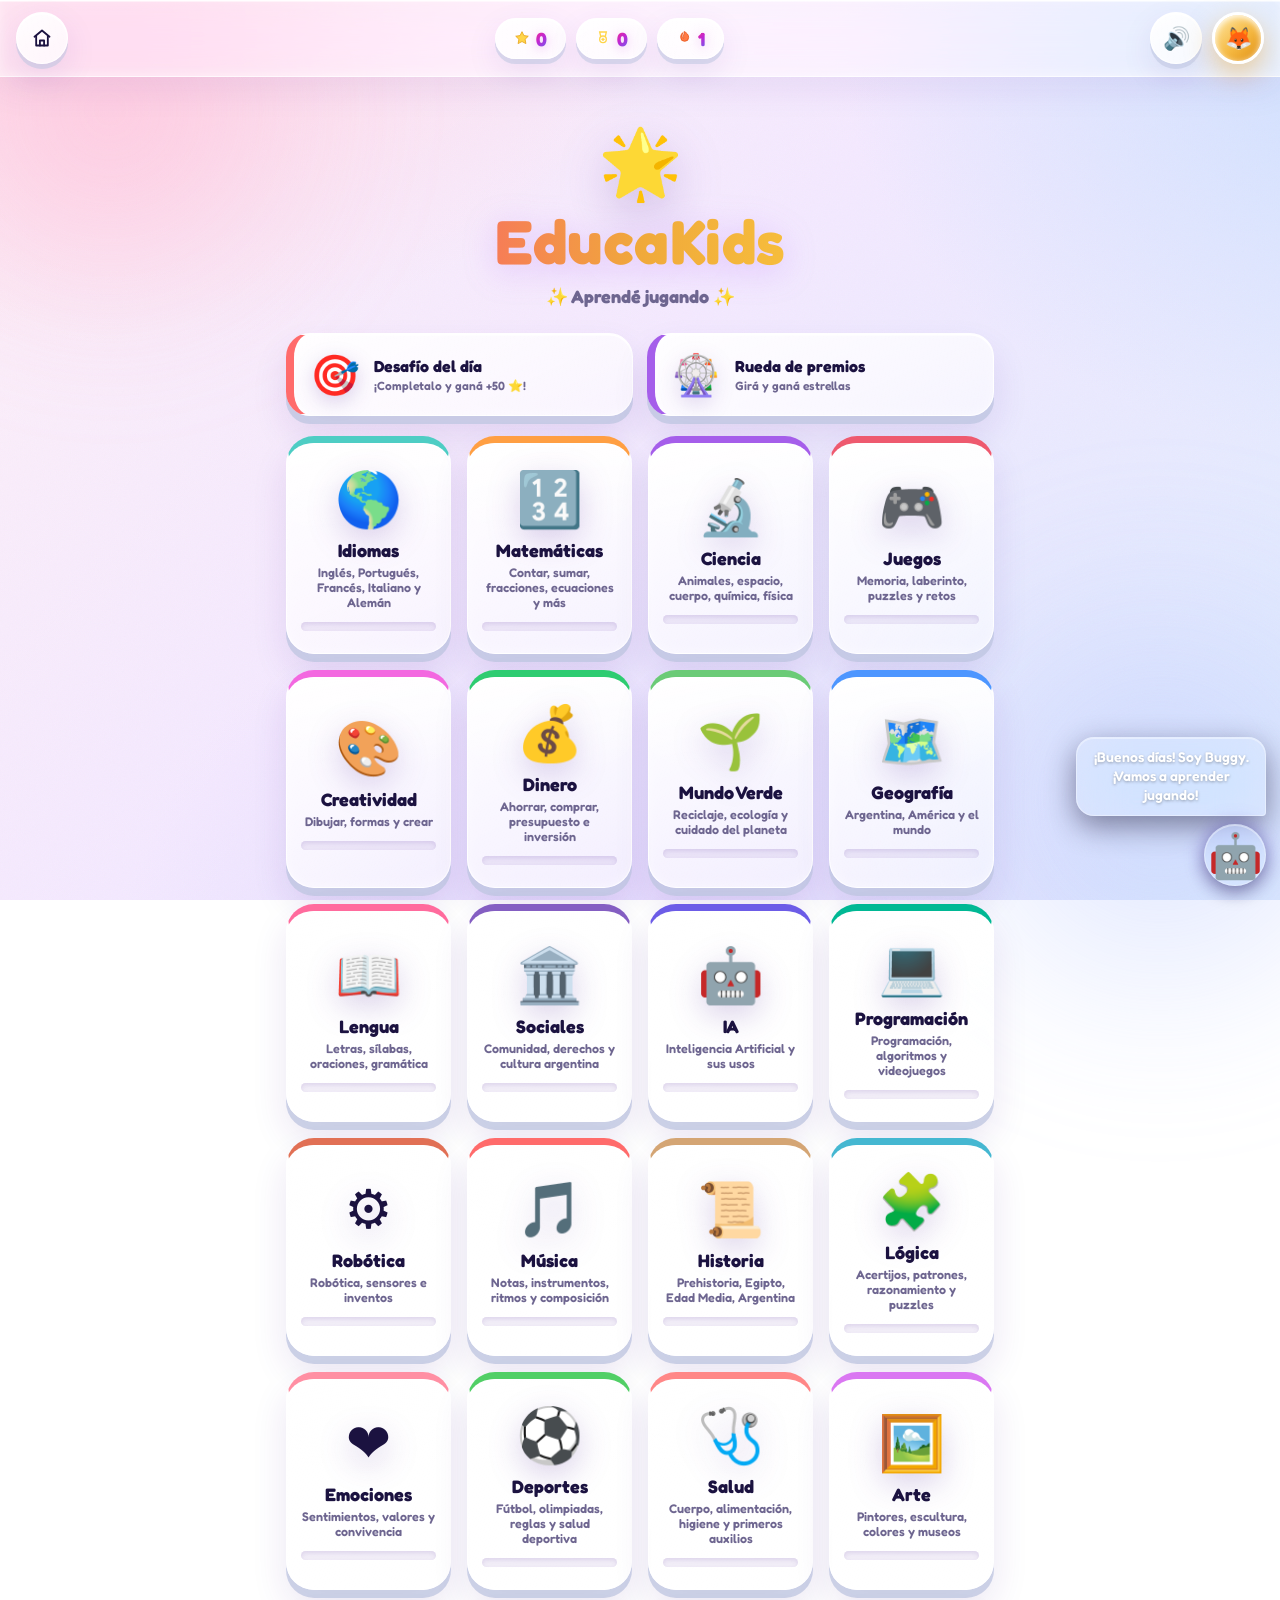
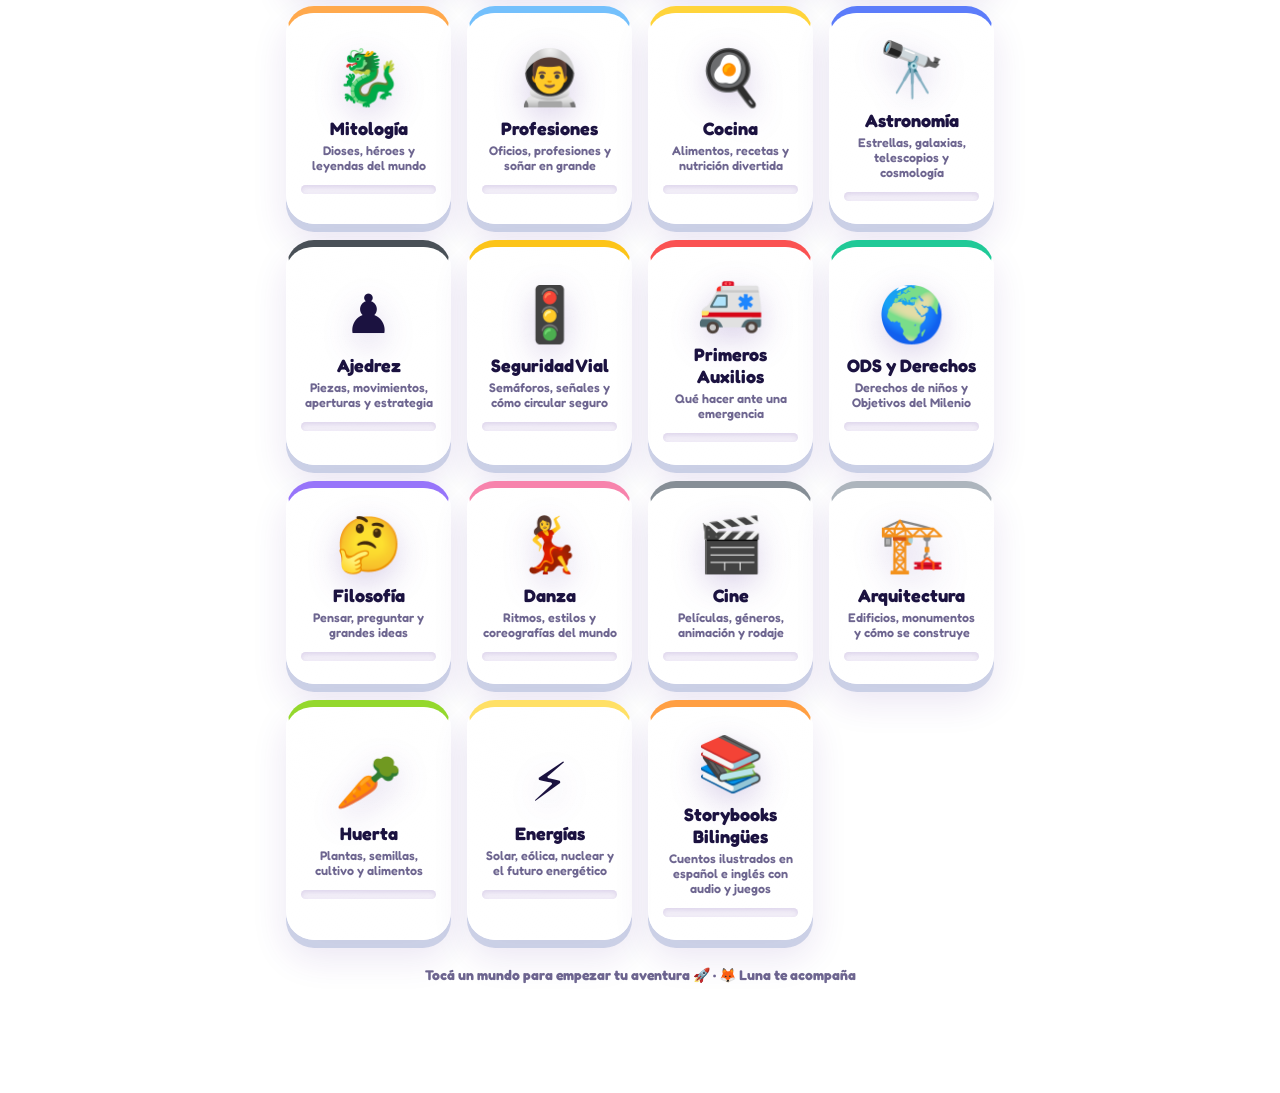
==== commit 78bbcade: "Rename index (4).html to index.html" ====
--- a/index.html
+++ b/index.html
@@ -76,6 +76,87 @@
   <script src="store.js"></script>
   <script src="audio.js"></script>
   <script src="voz.js"></script>
+
+  <!-- ============================================================
+       VOZ DE NARRADOR — ESPAÑOL LATINO (no España) — TODA LA APP
+       Se carga DESPUÉS de voz.js para sobrescribir la voz anterior.
+       ============================================================ -->
+  <script>
+  (function () {
+    'use strict';
+    window.EK = window.EK || {};
+    EK.Voz = EK.Voz || {};
+
+    var vocesDisponibles = [];
+
+    function cargarVoces() {
+      try { vocesDisponibles = window.speechSynthesis.getVoices() || []; } catch (e) {}
+    }
+    if ('speechSynthesis' in window) {
+      window.speechSynthesis.onvoiceschanged = cargarVoces;
+      cargarVoces();
+      setTimeout(cargarVoces, 500);
+      setTimeout(cargarVoces, 1500);
+      setTimeout(cargarVoces, 3000);
+    }
+
+    function elegirVoz(codigoIdioma) {
+      if (!vocesDisponibles.length) cargarVoces();
+      var vocesDelIdioma = vocesDisponibles.filter(function (v) {
+        return (v.lang || '').toLowerCase().startsWith(codigoIdioma.toLowerCase());
+      });
+      if (!vocesDelIdioma.length) return null;
+      // PRIORIDAD: voces LATINOAMERICANAS (419, MX, AR, US, CL, CO, PE) + naturales/Google
+      var latino = vocesDelIdioma.filter(function (v) {
+        var l = (v.lang || '').toLowerCase();
+        return l.indexOf('419') >= 0 || l.indexOf('mx') >= 0 || l.indexOf('ar') >= 0 ||
+               l.indexOf('us') >= 0 || l.indexOf('cl') >= 0 || l.indexOf('co') >= 0 || l.indexOf('pe') >= 0;
+      });
+      var lista = latino.length ? latino : vocesDelIdioma;
+      var preferida = lista.find(function (v) {
+        var n = (v.name || '').toLowerCase();
+        return n.indexOf('natural') >= 0 || n.indexOf('google') >= 0 || n.indexOf('microsoft') >= 0 ||
+               n.indexOf('male') >= 0 || n.indexOf('hombre') >= 0 || n.indexOf('jorge') >= 0 ||
+               n.indexOf('andres') >= 0 || n.indexOf('andrés') >= 0 || n.indexOf('latino') >= 0 || n.indexOf('mexico') >= 0;
+      });
+      return preferida || lista[0];
+    }
+
+    function hablarConVozNarrador(texto, opts) {
+      opts = opts || {};
+      if (!('speechSynthesis' in window)) return false;
+      try { window.speechSynthesis.cancel(); } catch (e) {}
+      var idioma = opts.lang || 'es-419'; // ESPAÑOL LATINOAMERICANO
+      var u = new SpeechSynthesisUtterance(texto);
+      u.lang = idioma;
+      u.pitch = opts.pitch || 0.85;  // grave, tono narrador (no infantil)
+      u.rate = opts.rate || 0.92;    // pausado
+      u.volume = opts.volume != null ? opts.volume : 1;
+      var voz = elegirVoz((idioma || 'es').slice(0, 2));
+      if (voz) u.voice = voz;
+      if (typeof opts.onend === 'function') u.onend = opts.onend;
+      if (typeof opts.onboundary === 'function') u.onboundary = opts.onboundary;
+      window.speechSynthesis.speak(u);
+      return true;
+    }
+
+    function detenerVoz() {
+      try { if ('speechSynthesis' in window) window.speechSynthesis.cancel(); } catch (e) {}
+    }
+
+    window.hablarNarrador = function (texto, idioma) {
+      return hablarConVozNarrador(texto, { lang: idioma || 'es-419' });
+    };
+    window.detenerNarrador = detenerVoz;
+
+    // Sobrescribe el motor de voz de la app para que TODO use esta voz
+    EK.Voz.hablar = function (texto, opts) { return hablarConVozNarrador(texto, opts); };
+    EK.Voz.detener = detenerVoz;
+    EK.Voz.elegirVoz = elegirVoz;
+    EK.Voz.recargarVoces = cargarVoces;
+  })();
+  </script>
+
   <!-- Storybooks Bilingües -->
   <script src="storybooks.js"></script>
   <script src="storybooks-reader.js"></script>
--- a/style.css
+++ b/style.css
@@ -1,55 +1,78 @@
 /* ============================================================
-   style.css — BuggyIa Escuela · ULTRA PREMIUM Glassmorphism
-   Vidrio esmerilado + Botones 3D sobresalientes + Fondo glamor
-   Zorro y corona OCULTOS (no estorban botones)
+   style.css — EducaKids · SUPER PREMIUM VIDRIO ESMERILADO GLAMOUR
+   Cristal tallado · Aurora flotante · Joyas & Oro rosa · Brillo 3D
+   (Reemplazo directo: mismos selectores y variables)
    ============================================================ */
-
 :root {
-  /* Paleta PREMIUM oscura con vidrio */
-  --bg-1: #1a1040;
-  --bg-2: #2d1b69;
-  --bg-3: #4a1e7a;
-  --bg-4: #1e3a6e;
-  --text: #ffffff;
-  --text-soft: rgba(255,255,255,0.85);
-  --muted: rgba(255,255,255,0.6);
-
-  --glass: rgba(255, 255, 255, 0.12);
-  --glass-strong: rgba(255, 255, 255, 0.2);
-  --glass-border: rgba(255, 255, 255, 0.28);
-  --glass-blur: blur(20px) saturate(180%);
-  --glass-shadow: 0 8px 32px rgba(8, 4, 35, 0.4), inset 0 1px 0 rgba(255,255,255,0.35);
-
-  --gold: #FFD54A;
-  --gold-dark: #E8A317;
-  --violet: #7C5CFF;
-  --violet-dark: #4A2FC4;
-  --violet-deep: #3D27A8;
-  --teal: #00E5C8;
-  --pink: #FF5C9E;
-  --orange: #FF8A3D;
-
-  --ok: #2ECC71;
-  --ok-dark: #1e9e52;
-  --mal: #EE5A6F;
-  --mal-dark: #c94a5c;
-
-  --acento: var(--violet);
-  --acento-dark: var(--violet-dark);
-
-  --radius: 24px;
-  /* Sombras 3D para botones sobresalientes */
-  --shadow-3d: 0 6px 0 var(--violet-deep), 0 12px 24px rgba(61,39,168,0.45), inset 0 2px 0 rgba(255,255,255,0.4), inset 0 -3px 0 rgba(0,0,0,0.15);
-  --shadow-3d-hover: 0 8px 0 var(--violet-deep), 0 18px 36px rgba(61,39,168,0.55), 0 0 30px rgba(124,92,255,0.45), inset 0 2px 0 rgba(255,255,255,0.5), inset 0 -3px 0 rgba(0,0,0,0.15);
-  --shadow-3d-active: 0 1px 0 var(--violet-deep), 0 3px 8px rgba(61,39,168,0.35), inset 0 2px 6px rgba(0,0,0,0.25);
-}
-
-* { box-sizing: border-box; margin: 0; padding: 0; -webkit-tap-highlight-color: transparent; }
+  /* ——— Fondo Aurora Premium (orbes de joya) ——— */
+  --bg-gradient:
+    radial-gradient(1100px 760px at 8% -8%, #FFD2E6 0%, transparent 55%),
+    radial-gradient(980px 720px at 108% 6%, #CFE0FF 0%, transparent 55%),
+    radial-gradient(900px 900px at 50% 118%, #E6D6FF 0%, transparent 60%),
+    linear-gradient(135deg, #FFF1F7 0%, #F4E9FF 46%, #DDEBFF 100%);
+
+  /* ——— Vidrio esmerilado (frosted glass tallado) ——— */
+  --card: rgba(255, 255, 255, 0.58);
+  --card-solid: rgba(255, 255, 255, 0.92);
+  --glass-border: 1px solid rgba(255, 255, 255, 0.62);
+  --glass-border-strong: 1.5px solid rgba(255, 255, 255, 0.88);
+  --glass-edge: inset 0 1.5px 0 rgba(255, 255, 255, 0.95), inset 0 -2px 10px rgba(255, 255, 255, 0.35);
+  --glass-blur: blur(26px) saturate(180%);
+
+  /* ——— Texto joya ——— */
+  --text: #1B1240;
+  --muted: #6E6690;
+
+  /* ——— Estados premium ——— */
+  --ok: #0EC48A;
+  --ok-glow: rgba(14, 196, 138, 0.5);
+  --mal: #F43F5E;
+  --mal-glow: rgba(244, 63, 94, 0.45);
+
+  /* ——— Acentos: Rosa joya · Amatista · Zafiro · Oro ——— */
+  --acento: #FF3D7F;
+  --acento-2: #A855F7;
+  --acento-glow: rgba(255, 61, 127, 0.45);
+  --azul-prem: #4F6DFE;
+  --azul-glow: rgba(79, 109, 254, 0.42);
+  --oro: #F0A93B;
+  --oro-claro: #FFE39E;
+  --mc: #FF3D7F;
+
+  /* ——— Gradientes firma premium ——— */
+  --grad-joya: linear-gradient(135deg, #FF3D7F 0%, #C026D3 45%, #6366F1 100%);
+  --grad-oro: linear-gradient(135deg, #FFE9A8 0%, #F5B942 55%, #E08E12 100%);
+  --grad-cristal: linear-gradient(155deg, rgba(255, 255, 255, 0.94) 0%, rgba(255, 255, 255, 0.52) 100%);
+  --grad-boton: linear-gradient(135deg, #FF5C95 0%, #FF3D7F 45%, #D92E8E 100%);
+
+  --radius-xl: 36px;
+  --radius: 28px;
+  --radius-sm: 20px;
+  --radius-pill: 999px;
+
+  /* ——— Sombras de cristal tallado con halo de color ——— */
+  --shadow: 0 12px 32px rgba(76, 29, 149, 0.10), var(--glass-edge);
+  --shadow-hover: 0 22px 50px rgba(76, 29, 149, 0.18), var(--glass-edge);
+  --shadow-float: 0 20px 48px rgba(40, 20, 80, 0.20), var(--glass-edge);
+  --shadow-3d: 0 8px 0 rgba(190, 198, 225, 0.75), 0 18px 36px rgba(76, 29, 149, 0.11), var(--glass-edge);
+  --shadow-3d-hover: 0 10px 0 rgba(190, 198, 225, 0.6), 0 26px 52px rgba(255, 61, 127, 0.22), var(--glass-edge);
+
+  --bounce: cubic-bezier(0.34, 1.56, 0.64, 1);
+  --smooth: cubic-bezier(0.4, 0, 0.2, 1);
+}
+
+/* ---------- RESET & BASE ---------- */
+* {
+  box-sizing: border-box;
+  margin: 0;
+  padding: 0;
+  -webkit-tap-highlight-color: transparent;
+}
 html, body { height: 100%; }
 
 body {
-  font-family: 'Fredoka', 'Baloo 2', system-ui, sans-serif;
-  background: linear-gradient(135deg, var(--bg-1) 0%, var(--bg-2) 30%, var(--bg-3) 55%, var(--bg-4) 80%, #0f2a4a 100%);
+  font-family: 'Fredoka', 'Baloo 2', system-ui, -apple-system, sans-serif;
+  background: var(--bg-gradient);
   background-attachment: fixed;
   color: var(--text);
   min-height: 100vh;
@@ -58,733 +81,862 @@
   position: relative;
 }
 
-/* Orbes de color difuminados de fondo (glamor) */
-body::before, body::after {
+/* Orbes aurora flotantes + grano esmerilado sutil */
+body::before,
+body::after {
   content: '';
   position: fixed;
   border-radius: 50%;
-  filter: blur(90px);
-  z-index: -1;
+  filter: blur(70px);
+  opacity: 0.55;
+  z-index: -2;
   pointer-events: none;
   animation: orbFloat 20s ease-in-out infinite;
 }
 body::before {
   width: 480px; height: 480px;
-  background: radial-gradient(circle, rgba(124,92,255,0.6), transparent 70%);
-  top: -150px; left: -120px;
+  top: -130px; left: -130px;
+  background: radial-gradient(circle, #FFB3D1, transparent 70%);
 }
 body::after {
-  width: 420px; height: 420px;
-  background: radial-gradient(circle, rgba(0,229,200,0.45), transparent 70%);
-  bottom: -120px; right: -100px;
+  width: 540px; height: 540px;
+  bottom: -170px; right: -150px;
+  background: radial-gradient(circle, #B9C8FF, transparent 70%);
   animation-delay: -10s;
 }
 @keyframes orbFloat {
-  0%, 100% { transform: translate(0,0) scale(1); }
-  33% { transform: translate(50px,-40px) scale(1.12); }
-  66% { transform: translate(-40px,50px) scale(0.92); }
-}
-
-button { font-family: inherit; cursor: pointer; border: none; background: none; color: inherit; }
+  0%, 100% { transform: translate(0, 0) scale(1); }
+  50%      { transform: translate(46px, 34px) scale(1.12); }
+}
+
+/* Grano esmerilado sobre todo el fondo */
+.grain-layer,
+body {
+  background-image:
+    url("data:image/svg+xml,%3Csvg xmlns='http://www.w3.org/2000/svg' width='140' height='140'%3E%3Cfilter id='n'%3E%3CfeTurbulence type='fractalNoise' baseFrequency='0.85' numOctaves='2' stitchTiles='stitch'/%3E%3C/filter%3E%3Crect width='100%25' height='100%25' filter='url(%23n)' opacity='0.035'/%3E%3C/svg%3E"),
+    var(--bg-gradient);
+}
+
+button { font-family: inherit; cursor: pointer; border: none; background: none; color: inherit; outline: none; }
 input { font-family: inherit; }
 .hidden { display: none !important; }
 
-/* ============================================================
-   ZORRO + CORONA — ELIMINADOS en mascota.js (ahora es robot 🤖)
-   Si quedara algún resto de zorro/corona en otro JS, se oculta:
-   ============================================================ */
-.zorro, #zorro, .fox, #fox, .zorro-img, .img-zorro,
-.corona, #corona, .crown, #crown, .corona-img, .img-corona,
-[class*="zorro"], [id*="zorro"], [class*="corona"], [id*="corona"],
-[class*="fox"], [id*="fox"], [class*="crown"], [id*="crown"] {
-  display: none !important;
-}
-
-/* ============================================================
-   TOPBAR — Vidrio esmerilado
-   ============================================================ */
+/* Scrollbar Glamour joya */
+::-webkit-scrollbar { width: 9px; height: 9px; }
+::-webkit-scrollbar-track { background: transparent; }
+::-webkit-scrollbar-thumb {
+  background: linear-gradient(180deg, #FF8FB8, #C084FC);
+  border-radius: var(--radius-pill);
+  border: 2px solid rgba(255,255,255,0.6);
+}
+::-webkit-scrollbar-thumb:hover { background: var(--grad-joya); }
+
+/* ---------- TOPBAR (Cápsulas de Cristal Esmerilado) ---------- */
 .topbar {
   position: sticky; top: 0; z-index: 50;
   display: flex; align-items: center; justify-content: space-between;
-  gap: 8px; padding: 12px 16px;
-  background: var(--glass) !important;
+  gap: 10px; padding: 12px 16px;
+  background: rgba(255, 255, 255, 0.42);
   backdrop-filter: var(--glass-blur);
   -webkit-backdrop-filter: var(--glass-blur);
-  border-bottom: 1px solid var(--glass-border);
-  box-shadow: 0 4px 24px rgba(8,4,35,0.3), inset 0 1px 0 rgba(255,255,255,0.3);
-  border-radius: 0 0 22px 22px;
-}
-.top-stats { display: flex; gap: 8px; flex: 1; justify-content: center; flex-wrap: wrap; }
-.top-right { display: flex; gap: 8px; }
+  border-bottom: 1.5px solid rgba(255, 255, 255, 0.75);
+  box-shadow: 0 12px 34px rgba(76, 29, 149, 0.08), var(--glass-edge);
+}
+.top-stats { display: flex; gap: 10px; flex: 1; justify-content: center; align-items: center; }
+.top-right { display: flex; gap: 10px; align-items: center; }
 
 .stat-pill {
-  background: var(--glass-strong) !important;
+  background: var(--grad-cristal);
+  backdrop-filter: blur(16px) saturate(180%);
+  -webkit-backdrop-filter: blur(16px) saturate(180%);
+  border: var(--glass-border-strong);
+  border-radius: var(--radius-pill);
+  padding: 8px 18px;
+  font-weight: 900; font-size: 16px;
+  box-shadow: 0 5px 0 rgba(190, 198, 225, 0.55), var(--shadow);
+  display: inline-flex; align-items: center; gap: 6px;
+  transition: all 0.3s var(--bounce);
+  position: relative; overflow: hidden;
+}
+.stat-pill::after {
+  content: ''; position: absolute; inset: 0;
+  background: linear-gradient(120deg, transparent 30%, rgba(255,255,255,0.7) 50%, transparent 70%);
+  transform: translateX(-120%);
+  transition: transform 0.7s var(--smooth);
+}
+.stat-pill:hover { transform: translateY(-3px) scale(1.04); box-shadow: var(--shadow-hover); }
+.stat-pill:hover::after { transform: translateX(120%); }
+.stat-pill b {
+  background: linear-gradient(135deg, #FF2E7A, #C026D3, #6366F1);
+  -webkit-background-clip: text; background-clip: text; color: transparent;
+  font-size: 19px; filter: drop-shadow(0 2px 6px rgba(192, 38, 211, 0.3));
+}
+
+.top-btn {
+  width: 52px; height: 52px; border-radius: 50%;
+  background: var(--grad-cristal);
+  backdrop-filter: blur(16px) saturate(180%);
+  -webkit-backdrop-filter: blur(16px) saturate(180%);
+  border: var(--glass-border-strong);
+  font-size: 22px;
+  box-shadow: 0 5px 0 rgba(190, 198, 225, 0.55), var(--shadow);
+  display: grid; place-items: center;
+  transition: all 0.25s var(--bounce);
+  position: relative; overflow: hidden;
+}
+.top-btn:hover { transform: translateY(-3px) scale(1.08); box-shadow: var(--shadow-hover); }
+.top-btn:active { transform: translateY(2px) scale(0.92); box-shadow: 0 2px 0 rgba(190,198,225,0.5); }
+
+.avatar-btn {
+  background: var(--grad-oro);
+  border: 3px solid #ffffff;
+  box-shadow: 0 10px 26px rgba(240, 169, 59, 0.5), inset 0 2px 6px rgba(255, 255, 255, 0.9);
+}
+
+/* ---------- APP CONTAINER ---------- */
+.app { max-width: 740px; margin: 0 auto; padding: 20px 16px 110px; position: relative; z-index: 1; }
+.screen { animation: fadeUp 0.45s var(--bounce) both; }
+@keyframes fadeUp {
+  from { opacity: 0; transform: translateY(22px) scale(0.98); }
+  to   { opacity: 1; transform: none; }
+}
+
+/* ---------- INICIO ---------- */
+.hero { text-align: center; padding: 16px 0 26px; }
+.hero-logo {
+  font-size: 68px;
+  animation: bounce 2.4s ease-in-out infinite;
+  display: inline-block;
+  filter: drop-shadow(0 16px 24px rgba(76, 29, 149, 0.25));
+}
+@keyframes bounce {
+  0%, 100% { transform: translateY(0); }
+  50%      { transform: translateY(-12px); }
+}
+
+.titulo {
+  font-size: clamp(38px, 9vw, 62px); font-weight: 900; letter-spacing: 0.5px;
+  background: linear-gradient(90deg, #FF3D7F, #F0A93B, #FFD93D, #0EC48A, #4F6DFE, #A855F7, #FF3D7F);
+  -webkit-background-clip: text; background-clip: text; color: transparent;
+  background-size: 300% auto; animation: shine 5s linear infinite;
+  filter: drop-shadow(0 6px 16px rgba(168, 85, 247, 0.25));
+}
+@keyframes shine { to { background-position: 300% center; } }
+.subtitulo { color: var(--muted); font-size: 18px; margin-top: 6px; font-weight: 700; }
+
+.mundos-grid {
+  display: grid; grid-template-columns: repeat(auto-fill, minmax(155px, 1fr));
+  gap: 16px;
+}
+.mundo-card {
+  background: var(--grad-cristal);
   backdrop-filter: var(--glass-blur);
   -webkit-backdrop-filter: var(--glass-blur);
-  border: 1px solid var(--glass-border) !important;
-  border-radius: 999px; padding: 7px 16px;
-  font-weight: 700; font-size: 15px; color: #fff !important;
-  box-shadow: 0 4px 14px rgba(8,4,35,0.3), inset 0 1px 0 rgba(255,255,255,0.35) !important;
-  display: inline-flex; align-items: center; gap: 6px;
-}
-.stat-pill b { color: var(--gold) !important; font-size: 18px; font-family: 'Baloo 2', sans-serif; text-shadow: 0 0 10px rgba(255,213,74,0.5); }
-
-.top-btn {
-  width: 46px; height: 46px; border-radius: 16px !important;
-  background: var(--glass-strong) !important;
-  backdrop-filter: var(--glass-blur);
-  -webkit-backdrop-filter: var(--glass-blur);
-  border: 1px solid var(--glass-border) !important;
-  font-size: 22px; color: #fff !important;
-  box-shadow: 0 4px 14px rgba(8,4,35,0.3), inset 0 1px 0 rgba(255,255,255,0.35) !important;
-  display: grid; place-items: center;
-  transition: all 0.2s cubic-bezier(0.34, 1.56, 0.64, 1) !important;
-}
-.top-btn:hover { transform: translateY(-2px) scale(1.06); background: rgba(255,255,255,0.3) !important; box-shadow: 0 6px 20px rgba(8,4,35,0.4), 0 0 20px rgba(124,92,255,0.4), inset 0 1px 0 rgba(255,255,255,0.45) !important; }
-.top-btn:active { transform: scale(0.9) translateY(3px); box-shadow: 0 1px 4px rgba(8,4,35,0.3), inset 0 2px 6px rgba(0,0,0,0.2) !important; }
-.avatar-btn {
-  background: linear-gradient(135deg, #FFD93D, #FF9F43) !important;
-  border: 2px solid rgba(255,255,255,0.5) !important;
-  box-shadow: 0 4px 0 #c77f1f, 0 8px 16px rgba(255,159,67,0.4), inset 0 2px 0 rgba(255,255,255,0.5) !important;
-}
-.avatar-btn:active { transform: translateY(4px) scale(0.95); box-shadow: 0 1px 0 #c77f1f, 0 2px 6px rgba(255,159,67,0.3) !important; }
-
-/* ============================================================
-   APP CONTAINER
-   ============================================================ */
-.app { max-width: 760px; margin: 0 auto; padding: 18px 14px 50px; color: var(--text); }
-.screen { animation: fadeUp .45s cubic-bezier(0.2, 0.8, 0.2, 1) both; }
-@keyframes fadeUp { from { opacity: 0; transform: translateY(24px) scale(0.97); } to { opacity: 1; transform: none; } }
-
-/* ============================================================
-   INICIO Y TÍTULOS
-   ============================================================ */
-.hero { text-align: center; padding: 14px 0 28px; }
-.hero-logo { font-size: 64px; animation: floatEmoji 3s ease-in-out infinite; display: inline-block; filter: drop-shadow(0 10px 20px rgba(0,0,0,0.4)); }
-@keyframes floatEmoji { 0%,100% { transform: translateY(0) rotate(0deg); } 50% { transform: translateY(-12px) rotate(5deg); } }
-
-.titulo {
-  font-size: clamp(40px, 10vw, 62px); font-weight: 800; letter-spacing: 1px;
-  background: linear-gradient(90deg, #FFD54A, #FF8A3D, #FF5C9E, #7C5CFF, #00E5C8) !important;
-  -webkit-background-clip: text; background-clip: text; color: transparent !important;
-  background-size: 200% auto; animation: shine 4s linear infinite;
-  filter: drop-shadow(0 6px 20px rgba(255,213,74,0.35));
-  font-family: 'Baloo 2', sans-serif;
-}
-@keyframes shine { to { background-position: 200% center; } }
-
-.subtitulo {
-  color: var(--text-soft) !important; font-size: 18px; margin-top: 8px; font-weight: 600;
-  background: var(--glass) !important; backdrop-filter: var(--glass-blur); -webkit-backdrop-filter: var(--glass-blur);
-  display: inline-block; padding: 6px 20px; border-radius: 999px;
-  border: 1px solid var(--glass-border) !important;
-  box-shadow: 0 4px 14px rgba(8,4,35,0.3), inset 0 1px 0 rgba(255,255,255,0.3) !important;
-}
-
-.footer-note { text-align: center; color: var(--muted); margin-top: 32px; font-size: 14px; font-weight: 600; }
-
-/* ============================================================
-   TARJETAS DE MUNDOS — Vidrio 3D
-   ============================================================ */
-.mundos-grid { display: grid; grid-template-columns: repeat(auto-fill, minmax(150px, 1fr)); gap: 16px; padding-top: 10px; }
-.mundo-card {
-  background: var(--glass) !important;
+  border: var(--glass-border-strong);
+  border-radius: var(--radius); padding: 22px 14px;
+  box-shadow: var(--shadow-3d); text-align: center; position: relative; overflow: hidden;
+  border-top: 7px solid var(--mc, var(--acento));
+  transition: all 0.3s var(--bounce);
+}
+.mundo-card::before {
+  content: ''; position: absolute; top: 0; left: 0; right: 0; height: 45%;
+  background: linear-gradient(180deg, rgba(255,255,255,0.75), transparent);
+  pointer-events: none; border-radius: var(--radius) var(--radius) 50% 50% / 30px;
+}
+.mundo-card:active { transform: translateY(3px) scale(0.96); }
+.mundo-card:hover {
+  transform: translateY(-8px) scale(1.02);
+  box-shadow: 0 12px 0 rgba(190,198,225,0.55), 0 30px 60px rgba(255, 61, 127, 0.25), var(--glass-edge);
+  background: #ffffff;
+}
+.mundo-emoji { font-size: 54px; margin-bottom: 8px; display: block; transition: transform 0.35s var(--bounce); filter: drop-shadow(0 10px 16px rgba(76,29,149,0.2)); position: relative; z-index: 1; }
+.mundo-card:hover .mundo-emoji { transform: scale(1.25) rotate(-8deg); }
+.mundo-nombre { font-weight: 900; font-size: 18px; color: var(--text); position: relative; z-index: 1; }
+.mundo-desc { font-size: 12.5px; color: var(--muted); margin-top: 4px; min-height: 15px; font-weight: 600; position: relative; z-index: 1; }
+.mundo-prog { height: 9px; background: rgba(76, 29, 149, 0.08); border-radius: var(--radius-pill); margin-top: 12px; overflow: hidden; box-shadow: inset 0 2px 4px rgba(76,29,149,0.12); position: relative; z-index: 1; }
+.mundo-prog-fill { height: 100%; background: linear-gradient(90deg, var(--mc, var(--acento)), var(--oro)); border-radius: var(--radius-pill); transition: width 0.6s var(--bounce); box-shadow: 0 0 10px var(--acento-glow); }
+.footer-note { text-align: center; color: var(--muted); margin-top: 26px; font-size: 14px; font-weight: 700; }
+
+/* ---------- HEADER DE SUB-PANTALLAS ---------- */
+.quiz-head {
+  display: flex; align-items: center; gap: 14px; margin-bottom: 18px;
+  padding: 6px 4px;
+}
+.back-btn {
+  width: 54px; height: 54px; border-radius: 50%;
+  background: var(--grad-cristal);
+  backdrop-filter: blur(16px) saturate(180%);
+  border: var(--glass-border-strong);
+  font-size: 24px; font-weight: 900; color: var(--text);
+  box-shadow: 0 6px 0 rgba(190,198,225,0.6), var(--shadow);
+  flex-shrink: 0; display: grid; place-items: center;
+  transition: all 0.25s var(--bounce);
+}
+.back-btn:hover { transform: translateY(-3px) scale(1.08); box-shadow: 0 8px 0 rgba(190,198,225,0.6), var(--shadow-hover); background: #fff; }
+.back-btn:active { transform: translateY(4px) scale(0.94); box-shadow: 0 2px 0 rgba(190,198,225,0.6); }
+
+.quiz-title {
+  flex: 1; font-weight: 900; font-size: clamp(19px, 4.5vw, 24px);
+  display: flex; align-items: center; gap: 8px; color: #1B1240;
+  line-height: 1.2; letter-spacing: -0.3px;
+  text-shadow: 0 2px 4px rgba(255,255,255,0.9);
+}
+.q-emoji { font-size: 32px; filter: drop-shadow(0 8px 12px rgba(76,29,149,0.2)); }
+
+.quiz-counter {
+  background: linear-gradient(135deg, #ffffff, #EEF2FF);
+  border: 2.5px solid #ffffff;
+  border-radius: var(--radius-pill); padding: 10px 20px;
+  font-weight: 900; font-size: 15px; color: var(--azul-prem);
+  box-shadow: 0 6px 0 rgba(79, 109, 254, 0.18), 0 12px 28px var(--azul-glow), var(--glass-edge);
+  white-space: nowrap;
+}
+.hint {
+  text-align: center; color: var(--muted); font-size: 14.5px; font-weight: 700;
+  margin: 8px 0 18px; background: rgba(255,255,255,0.6); backdrop-filter: blur(12px) saturate(180%);
+  padding: 10px 18px; border-radius: var(--radius-pill); border: var(--glass-border-strong);
+  box-shadow: var(--shadow);
+}
+
+/* ---------- PROGRESS BAR (Tubo de Cristal Luminoso Joya) ---------- */
+.progress-track {
+  height: 18px;
+  background: rgba(255, 255, 255, 0.7);
+  border: 2.5px solid #ffffff;
+  border-radius: var(--radius-pill);
+  overflow: hidden;
+  box-shadow: inset 0 3px 8px rgba(27, 18, 64, 0.12), 0 8px 20px rgba(76, 29, 149, 0.08), var(--glass-edge);
+  margin-bottom: 24px;
+  padding: 2px;
+}
+.progress-fill {
+  height: 100%;
+  background: linear-gradient(90deg, #4F6DFE, #A855F7, #EC4899, #F0A93B, #4F6DFE);
+  background-size: 300% 100%;
+  animation: shine 3s linear infinite;
+  border-radius: var(--radius-pill);
+  transition: width 0.5s var(--bounce);
+  box-shadow: 0 0 18px rgba(236, 72, 153, 0.6), inset 0 1px 0 rgba(255,255,255,0.7);
+  min-width: 12px;
+  position: relative;
+}
+.progress-fill::after {
+  content: ''; position: absolute; inset: 0;
+  background: linear-gradient(180deg, rgba(255,255,255,0.6), transparent 55%);
+  border-radius: inherit;
+}
+
+/* ---------- PREGUNTA CARD (Cristal Flotante Tallado) ---------- */
+.pregunta-card {
+  background: linear-gradient(165deg, #ffffff 0%, rgba(255, 255, 255, 0.82) 100%);
   backdrop-filter: var(--glass-blur); -webkit-backdrop-filter: var(--glass-blur);
-  border-radius: 26px; padding: 22px 14px;
-  border: 1px solid var(--glass-border) !important;
-  border-bottom: 6px solid var(--mc, var(--violet)) !important;
-  box-shadow: var(--glass-shadow), 0 6px 0 rgba(0,0,0,0.2) !important;
-  text-align: center; position: relative; overflow: hidden;
-  color: #fff !important;
-  transition: all 0.22s cubic-bezier(0.34, 1.56, 0.64, 1) !important;
-}
-.mundo-card:hover { transform: translateY(-6px) scale(1.03); box-shadow: 0 16px 40px rgba(8,4,35,0.5), 0 0 30px var(--mc, rgba(124,92,255,0.4)), inset 0 1px 0 rgba(255,255,255,0.45) !important; }
-.mundo-card:active { transform: translateY(4px) scale(0.97); border-bottom-width: 2px !important; box-shadow: 0 2px 8px rgba(8,4,35,0.3), inset 0 2px 6px rgba(0,0,0,0.2) !important; }
-.mundo-emoji { font-size: 52px; margin-bottom: 8px; display: block; filter: drop-shadow(0 8px 12px rgba(0,0,0,0.4)); transition: transform .3s; }
-.mundo-card:hover .mundo-emoji { transform: scale(1.2) rotate(-10deg); }
-.mundo-nombre { font-weight: 800; font-size: 18px; color: #fff !important; text-shadow: 0 2px 6px rgba(0,0,0,0.3); }
-.mundo-desc { font-size: 13px; color: var(--text-soft) !important; margin-top: 4px; font-weight: 500; }
-.mundo-prog { height: 8px; background: rgba(255,255,255,0.15); border-radius: 999px; margin-top: 12px; overflow: hidden; box-shadow: inset 0 2px 4px rgba(0,0,0,0.25); border: 1px solid rgba(255,255,255,0.15); }
-.mundo-prog-fill { height: 100%; background: linear-gradient(90deg, var(--mc, var(--violet)), var(--teal)); border-radius: 999px; transition: width 0.8s cubic-bezier(0.34, 1.56, 0.64, 1); position: relative; overflow: hidden; box-shadow: 0 0 10px var(--mc, rgba(124,92,255,0.6)); }
-.mundo-prog-fill::after { content: ''; position: absolute; top: 0; left: -100%; width: 50%; height: 100%; background: linear-gradient(90deg, transparent, rgba(255,255,255,0.5), transparent); animation: sweep 2s infinite; }
-@keyframes sweep { to { left: 200%; } }
-
-/* ============================================================
-   HEADER DE PREGUNTAS
-   ============================================================ */
-.quiz-head {
-  display: flex; align-items: center; gap: 12px; margin-bottom: 16px;
-  background: var(--glass) !important; backdrop-filter: var(--glass-blur); -webkit-backdrop-filter: var(--glass-blur);
-  padding: 10px; border-radius: 999px;
-  border: 1px solid var(--glass-border) !important;
-  box-shadow: var(--glass-shadow) !important;
-}
-.back-btn {
-  width: 44px; height: 44px; border-radius: 50% !important;
-  background: var(--glass-strong) !important;
-  border: 1px solid var(--glass-border) !important;
-  color: #fff !important; font-size: 22px; font-weight: bold;
-  box-shadow: 0 4px 0 rgba(0,0,0,0.25), 0 6px 12px rgba(8,4,35,0.3), inset 0 1px 0 rgba(255,255,255,0.3) !important;
-  flex-shrink: 0; transition: all .15s;
-}
-.back-btn:active { transform: translateY(4px); box-shadow: 0 1px 0 rgba(0,0,0,0.25), inset 0 2px 4px rgba(0,0,0,0.2) !important; }
-.quiz-title { flex: 1; font-weight: 800; font-size: 18px; display: flex; align-items: center; gap: 8px; color: var(--gold) !important; text-shadow: 0 0 12px rgba(255,213,74,0.4); }
-.q-emoji { font-size: 26px; filter: drop-shadow(0 2px 6px rgba(0,0,0,0.4)); }
-.quiz-counter {
-  background: linear-gradient(135deg, var(--violet), var(--pink)) !important;
-  color: #fff !important; border-radius: 999px; padding: 6px 16px; font-weight: 700; font-size: 15px;
-  box-shadow: 0 4px 0 var(--violet-deep), 0 6px 14px rgba(124,92,255,0.4), inset 0 2px 0 rgba(255,255,255,0.35) !important;
-  border: 1px solid rgba(255,255,255,0.3) !important;
-}
-.hint {
-  text-align: center; color: var(--text-soft) !important; font-size: 16px; font-weight: 600; margin: 10px 0 16px;
-  background: var(--glass) !important; backdrop-filter: var(--glass-blur); -webkit-backdrop-filter: var(--glass-blur);
-  display: inline-block; padding: 6px 20px; border-radius: 999px;
-  border: 1px solid var(--glass-border) !important;
-}
-
-/* ============================================================
-   PROGRESS BAR ANIMADA
-   ============================================================ */
-.progress-track {
-  height: 16px; background: rgba(255,255,255,0.1) !important; border-radius: 999px; overflow: hidden;
-  box-shadow: inset 0 3px 6px rgba(0,0,0,.3); margin-bottom: 20px;
-  border: 1px solid var(--glass-border) !important;
-}
-.progress-fill {
-  height: 100%; border-radius: 999px; transition: width .5s cubic-bezier(0.34, 1.56, 0.64, 1);
-  background: linear-gradient(90deg, var(--teal), var(--violet), var(--pink)) !important;
-  background-size: 200% 100%; animation: barMove 2s linear infinite;
-  box-shadow: 0 0 14px rgba(124,92,255,0.6);
-}
-@keyframes barMove { 0% { background-position: 0% 0; } 100% { background-position: 200% 0; } }
-
-/* ============================================================
-   PREGUNTA CARD — Vidrio
-   ============================================================ */
-.pregunta-card {
-  background: var(--glass-strong) !important;
-  backdrop-filter: blur(28px) saturate(200%); -webkit-backdrop-filter: blur(28px) saturate(200%);
-  border-radius: 32px; padding: 30px 20px;
-  box-shadow: 0 16px 48px rgba(8,4,35,0.45), inset 0 1px 0 rgba(255,255,255,0.4), 0 0 40px rgba(124,92,255,0.2) !important;
-  text-align: center; margin-bottom: 24px;
-  border: 1px solid var(--glass-border) !important;
-  border-bottom: 6px solid var(--violet) !important;
-  position: relative; overflow: hidden; color: #fff !important;
-}
-.pregunta-card::before { content: ''; position: absolute; top: -60px; left: -60px; width: 140px; height: 140px; background: radial-gradient(circle, rgba(255,255,255,0.25) 0%, transparent 70%); border-radius: 50%; }
-.pregunta-emoji { font-size: 64px; margin-bottom: 12px; line-height: 1.2; filter: drop-shadow(0 10px 20px rgba(0,0,0,0.5)); animation: floatEmoji 4s ease-in-out infinite; }
-.pregunta-texto { font-size: clamp(20px, 5vw, 28px); font-weight: 800; line-height: 1.3; color: #fff !important; text-shadow: 0 2px 8px rgba(0,0,0,0.3); }
-.big-op { font-size: 50px !important; font-weight: 800; color: var(--gold) !important; text-shadow: 0 0 20px rgba(255,213,74,0.5), 2px 2px 0 rgba(0,0,0,0.2); }
-
-/* ============================================================
-   OPCIONES — Botones 3D sobresalientes
-   ============================================================ */
-.opciones-grid { display: grid; gap: 14px; margin-bottom: 16px; }
+  border: 3px solid #ffffff;
+  border-radius: 38px;
+  padding: 38px 26px 34px;
+  box-shadow: 0 10px 0 var(--azul-prem, var(--acento)), 0 28px 60px rgba(76, 29, 149, 0.16), var(--glass-edge);
+  text-align: center;
+  margin-bottom: 28px;
+  position: relative;
+  overflow: hidden;
+}
+.pregunta-card::before {
+  content: ''; position: absolute; top: -70px; left: 50%; transform: translateX(-50%);
+  width: 300px; height: 140px;
+  background: radial-gradient(circle, rgba(168, 85, 247, 0.16) 0%, transparent 70%);
+  pointer-events: none;
+}
+.pregunta-card::after {
+  content: ''; position: absolute; top: 0; left: 8%; right: 8%; height: 38%;
+  background: linear-gradient(180deg, rgba(255,255,255,0.85), transparent);
+  border-radius: 38px 38px 60% 60% / 40px;
+  pointer-events: none;
+}
+.pregunta-emoji {
+  font-size: 68px; margin-bottom: 14px; line-height: 1.2;
+  word-break: break-all; filter: drop-shadow(0 14px 22px rgba(76,29,149,0.22));
+  position: relative; z-index: 1;
+}
+.pregunta-texto {
+  font-size: clamp(22px, 5.2vw, 28px); font-weight: 900;
+  line-height: 1.38; color: #1B1240; letter-spacing: -0.3px;
+  position: relative; z-index: 1;
+}
+.big-op { font-size: 48px !important; font-weight: 900; letter-spacing: 1px; }
+
+/* Botón "Escuchar de nuevo" — cristal zafiro */
+.escuchar-preg, .pregunta-card button {
+  margin-top: 22px;
+  background: linear-gradient(145deg, #ffffff, #EDF3FF);
+  border: 2.5px solid #ffffff;
+  border-radius: var(--radius-pill);
+  padding: 13px 28px;
+  font-size: 16.5px;
+  font-weight: 800;
+  color: #1B1240;
+  box-shadow: 0 6px 0 rgba(147, 170, 255, 0.55), 0 14px 28px var(--azul-glow), var(--glass-edge);
+  display: inline-flex;
+  align-items: center;
+  justify-content: center;
+  gap: 10px;
+  transition: all 0.25s var(--bounce);
+  position: relative; overflow: hidden;
+}
+.escuchar-preg:hover, .pregunta-card button:hover {
+  transform: translateY(-3px) scale(1.03);
+  background: #ffffff;
+  box-shadow: 0 8px 0 rgba(147, 170, 255, 0.55), 0 20px 38px var(--azul-glow), var(--glass-edge);
+  color: var(--azul-prem);
+}
+.escuchar-preg:active, .pregunta-card button:active {
+  transform: translateY(4px) scale(0.96);
+  box-shadow: 0 2px 0 rgba(147, 170, 255, 0.55);
+}
+
+/* ---------- OPCIONES (Botones 3D Cristal Joya) ---------- */
+.opciones-grid { display: grid; gap: 16px; margin-bottom: 18px; }
 .opciones-grid.cols-2 { grid-template-columns: 1fr 1fr; }
 .opciones-grid.cols-3 { grid-template-columns: repeat(3, 1fr); }
 .opciones-grid.cols-4 { grid-template-columns: repeat(2, 1fr); }
 
 .opcion-btn {
-  background: var(--glass-strong) !important;
-  backdrop-filter: var(--glass-blur); -webkit-backdrop-filter: var(--glass-blur);
-  border-radius: 20px !important; padding: 20px 12px; font-size: 20px; font-weight: 800; color: #fff !important;
-  border: 1px solid var(--glass-border) !important;
-  box-shadow: 0 6px 0 rgba(0,0,0,0.3), 0 12px 24px rgba(8,4,35,0.35), inset 0 2px 0 rgba(255,255,255,0.35), inset 0 -3px 0 rgba(0,0,0,0.15) !important;
-  transition: all .12s ease !important; min-height: 72px; word-break: break-word;
-  display: flex; align-items: center; justify-content: center;
-  text-shadow: 0 2px 4px rgba(0,0,0,0.3);
-}
-.opcion-btn:hover:not(:disabled) { transform: translateY(-2px); filter: brightness(1.15); box-shadow: 0 8px 0 rgba(0,0,0,0.3), 0 16px 32px rgba(8,4,35,0.45), 0 0 24px rgba(124,92,255,0.35), inset 0 2px 0 rgba(255,255,255,0.45) !important; }
+  background: linear-gradient(145deg, #ffffff 0%, #F6F4FF 100%);
+  backdrop-filter: blur(18px) saturate(180%);
+  -webkit-backdrop-filter: blur(18px) saturate(180%);
+  border: 2.5px solid #ffffff;
+  border-radius: 26px;
+  padding: 20px 22px;
+  font-size: clamp(18px, 4.5vw, 22px);
+  font-weight: 900;
+  color: #1B1240;
+  box-shadow: var(--shadow-3d);
+  transition: all 0.25s var(--bounce);
+  min-height: 78px;
+  overflow-wrap: break-word;
+  word-break: normal;
+  hyphens: manual;
+  display: flex;
+  align-items: center;
+  justify-content: center;
+  gap: 12px;
+  position: relative;
+  overflow: hidden;
+}
+.opcion-btn::before {
+  content: ''; position: absolute; top: 0; left: 0; right: 0; height: 50%;
+  background: linear-gradient(180deg, rgba(255,255,255,0.8), transparent);
+  pointer-events: none; border-radius: 24px 24px 50% 50% / 20px;
+}
+.opcion-btn:hover:not(:disabled) {
+  transform: translateY(-5px) scale(1.015);
+  box-shadow: 0 12px 0 rgba(190,198,225,0.55), 0 28px 54px rgba(168, 85, 247, 0.25), var(--glass-edge);
+  background: #ffffff;
+  border-color: #E9D5FF;
+}
 .opcion-btn:active:not(:disabled) {
-  transform: translateY(6px) !important;
-  box-shadow: 0 1px 0 rgba(0,0,0,0.3), 0 3px 8px rgba(8,4,35,0.3), inset 0 2px 6px rgba(0,0,0,0.25) !important;
+  transform: translateY(5px) scale(0.98);
+  box-shadow: 0 2px 0 rgba(190,198,225,0.55), 0 6px 14px rgba(76,29,149,0.08);
 }
 .opcion-btn:disabled { cursor: default; }
 
+/* Icono de altavoz: solo el último elemento (o clases conocidas).
+   Los <span> de texto quedan en ancho automático para NO romper palabras. */
+.opcion-btn > span:not(:last-child) {
+  flex: 1 1 auto; min-width: 0; width: auto; height: auto;
+  background: none; border: none; box-shadow: none;
+  text-align: center; line-height: 1.35; border-radius: 0;
+  display: inline;
+}
+.opcion-btn > span:last-child,
+.opcion-btn i, .opcion-btn small,
+.opcion-btn .tts-icon, .opcion-btn .audio-btn {
+  background: linear-gradient(135deg, #F5F3FF, #E0E7FF);
+  border: 2px solid #ffffff;
+  border-radius: 50%;
+  width: 40px;
+  height: 40px;
+  display: inline-grid;
+  place-items: center;
+  font-size: 17px;
+  box-shadow: 0 4px 10px rgba(76,29,149,0.14), inset 0 1px 3px #fff;
+  flex-shrink: 0;
+  transition: transform 0.2s var(--bounce);
+  position: relative; z-index: 1;
+}
+.opcion-btn:hover > span:last-child,
+.opcion-btn:hover .tts-icon, .opcion-btn:hover .audio-btn,
+.opcion-btn:hover i, .opcion-btn:hover small { transform: scale(1.15) rotate(8deg); background: #EEF2FF; }
+
 .opcion-btn.ok {
-  background: linear-gradient(145deg, #5BE49B, var(--ok)) !important;
-  color: #fff !important; border-color: rgba(255,255,255,0.4) !important;
-  box-shadow: 0 6px 0 var(--ok-dark), 0 12px 24px rgba(46,204,113,0.45), 0 0 25px rgba(46,204,113,0.5), inset 0 2px 0 rgba(255,255,255,0.4) !important;
-  animation: pop .4s cubic-bezier(0.34, 1.56, 0.64, 1);
+  background: linear-gradient(135deg, #34D399, #059669) !important;
+  color: #fff !important;
+  border-color: #A7F3D0 !important;
+  box-shadow: 0 8px 0 #047857, 0 18px 40px var(--ok-glow), inset 0 2px 6px rgba(255,255,255,0.5) !important;
+  animation: pop 0.45s var(--bounce);
 }
 .opcion-btn.mal {
-  background: linear-gradient(145deg, #FF7A90, var(--mal)) !important;
-  color: #fff !important; border-color: rgba(255,255,255,0.4) !important;
-  box-shadow: 0 6px 0 var(--mal-dark), 0 12px 24px rgba(238,90,111,0.45), 0 0 25px rgba(238,90,111,0.5), inset 0 2px 0 rgba(255,255,255,0.35) !important;
-  animation: shakeX .4s;
-}
-@keyframes pop { 0% { transform: scale(1); } 50% { transform: scale(1.08); } 100% { transform: scale(1); } }
-@keyframes shakeX { 0%,100% { transform: translateX(0); } 20% { transform: translateX(-8px) rotate(-2deg); } 40% { transform: translateX(8px) rotate(2deg); } 60% { transform: translateX(-8px) rotate(-2deg); } 80% { transform: translateX(8px) rotate(2deg); } }
-
-.feedback { min-height: 50px; text-align: center; margin-top: 10px; }
+  background: linear-gradient(135deg, #FB7185, #E11D48) !important;
+  color: #fff !important;
+  border-color: #FECACA !important;
+  box-shadow: 0 8px 0 #BE123C, 0 18px 40px var(--mal-glow), inset 0 2px 6px rgba(255,255,255,0.4) !important;
+  animation: shake 0.45s;
+}
+
+@keyframes pop { 0% { transform: scale(1); } 50% { transform: scale(1.07); } 100% { transform: scale(1); } }
+@keyframes shake { 0%, 100% { transform: translateX(0); } 25% { transform: translateX(-9px); } 75% { transform: translateX(9px); } }
+
+.feedback { min-height: 46px; text-align: center; margin-top: 8px; }
 .fb-msg {
-  display: inline-block; padding: 12px 28px; border-radius: 999px; font-weight: 800; font-size: 18px;
-  animation: pop .4s cubic-bezier(0.34, 1.56, 0.64, 1);
-  backdrop-filter: var(--glass-blur); -webkit-backdrop-filter: var(--glass-blur);
-  border: 1px solid var(--glass-border) !important;
-  box-shadow: 0 6px 20px rgba(8,4,35,0.35), inset 0 1px 0 rgba(255,255,255,0.35) !important;
-}
-.fb-msg.ok { background: rgba(46,204,113,0.25) !important; color: #7CFFB0 !important; border-color: rgba(46,204,113,0.5) !important; }
-.fb-msg.mal { background: rgba(238,90,111,0.25) !important; color: #FFB3C0 !important; border-color: rgba(238,90,111,0.5) !important; }
-
-/* ============================================================
-   PREMIO / CELEBRACIÓN
-   ============================================================ */
-.premio-screen { display: grid; place-items: center; padding-top: 20px; perspective: 1000px; }
+  display: inline-block; padding: 12px 26px; border-radius: var(--radius-pill);
+  font-weight: 900; font-size: 17px; animation: pop 0.35s var(--bounce);
+  box-shadow: var(--shadow-hover); backdrop-filter: blur(14px) saturate(180%);
+  border: 2.5px solid;
+}
+.fb-msg.ok { background: rgba(209, 250, 229, 0.95); color: #065F46; border-color: #34D399; box-shadow: 0 10px 28px var(--ok-glow); }
+.fb-msg.mal { background: rgba(255, 228, 230, 0.95); color: #9F1239; border-color: #FB7185; box-shadow: 0 10px 28px var(--mal-glow); }
+
+/* ---------- PREMIO / CELEBRACIÓN ---------- */
+.premio-screen { display: grid; place-items: center; padding-top: 24px; }
 .premio-card {
-  background: var(--glass-strong) !important;
-  backdrop-filter: blur(30px) saturate(200%); -webkit-backdrop-filter: blur(30px) saturate(200%);
-  border-radius: 36px; padding: 40px 24px; text-align: center;
-  box-shadow: 0 24px 60px rgba(8,4,35,0.55), inset 0 1px 0 rgba(255,255,255,0.45), 0 0 60px rgba(255,213,74,0.25) !important;
-  max-width: 440px; width: 100%;
-  border: 1px solid rgba(255,255,255,0.4) !important;
-  border-top: 6px solid var(--gold) !important;
-  color: #fff !important;
-  animation: modalPop .5s cubic-bezier(0.34, 1.56, 0.64, 1);
-}
-@keyframes modalPop { from { transform: scale(0.7) translateY(30px); opacity: 0; } to { transform: scale(1) translateY(0); opacity: 1; } }
-.premio-emoji { font-size: 90px; animation: bounceDrop 1.5s infinite; filter: drop-shadow(0 10px 20px rgba(0,0,0,0.5)); }
-@keyframes bounceDrop { 0%, 100% { transform: translateY(0) scale(1); } 50% { transform: translateY(-20px) scale(1.1); } }
-.premio-card h2 { font-size: 32px; margin: 12px 0 20px; color: var(--gold) !important; font-weight: 800; text-shadow: 0 0 20px rgba(255,213,74,0.5); }
-.premio-stats { display: flex; justify-content: center; gap: 24px; margin-bottom: 20px; flex-wrap: wrap; }
+  background: linear-gradient(160deg, rgba(255,255,255,0.97), rgba(255,255,255,0.8));
+  backdrop-filter: var(--glass-blur); border: var(--glass-border-strong);
+  border-radius: 40px; padding: 40px 26px; text-align: center;
+  box-shadow: var(--shadow-float); max-width: 440px; width: 100%;
+  border-top: 9px solid transparent;
+  background-clip: padding-box;
+  position: relative; overflow: hidden;
+}
+.premio-card::before {
+  content: ''; position: absolute; top: 0; left: 0; right: 0; height: 9px;
+  background: var(--grad-joya);
+}
+.premio-emoji { font-size: 88px; animation: bounce 1.5s infinite; filter: drop-shadow(0 16px 26px rgba(240,169,59,0.4)); }
+.premio-card h2 {
+  font-size: 32px; font-weight: 900; margin: 12px 0 20px;
+  background: linear-gradient(90deg, #FF3D7F, #A855F7, #4F6DFE);
+  -webkit-background-clip: text; background-clip: text; color: transparent;
+}
+.premio-stats { display: flex; justify-content: center; gap: 18px; margin-bottom: 20px; flex-wrap: wrap; }
 .premio-stat {
-  display: flex; flex-direction: column;
-  background: var(--glass) !important; backdrop-filter: var(--glass-blur); -webkit-backdrop-filter: var(--glass-blur);
-  padding: 10px 20px; border-radius: 20px; border: 1px solid var(--glass-border) !important;
-  box-shadow: inset 0 1px 0 rgba(255,255,255,0.3) !important;
-}
-.premio-stat .big { font-size: 32px; font-weight: 800; color: var(--gold) !important; text-shadow: 0 0 12px rgba(255,213,74,0.6); }
-.premio-stat span:last-child { font-size: 14px; color: var(--muted); font-weight: 700; text-transform: uppercase; letter-spacing: 1px; }
+  display: flex; flex-direction: column; background: rgba(255,255,255,0.9);
+  padding: 14px 20px; border-radius: 22px; border: var(--glass-border-strong); box-shadow: var(--shadow);
+}
+.premio-stat .big {
+  font-size: 32px; font-weight: 900;
+  background: var(--grad-joya); -webkit-background-clip: text; background-clip: text; color: transparent;
+}
+.premio-stat span:last-child { font-size: 13px; color: var(--muted); font-weight: 800; }
 
 .unlock-msg {
-  background: rgba(255,213,74,0.2) !important; backdrop-filter: var(--glass-blur); -webkit-backdrop-filter: var(--glass-blur);
-  color: var(--gold) !important; padding: 14px 20px; border-radius: 18px; font-weight: 800; margin-bottom: 16px;
-  animation: pop .5s; border: 1px solid rgba(255,213,74,0.5) !important;
-  box-shadow: 0 6px 20px rgba(255,213,74,0.2), inset 0 1px 0 rgba(255,255,255,0.3) !important;
-}
-.nuevas-medallas { display: flex; flex-direction: column; gap: 10px; margin-bottom: 20px; }
+  background: var(--grad-oro); color: #7C4A03;
+  padding: 12px 18px; border-radius: 18px; font-weight: 800;
+  margin-bottom: 14px; animation: pop 0.5s var(--bounce); border: 2px solid #FFE9A8;
+  box-shadow: 0 8px 22px rgba(240,169,59,0.4);
+}
+.nuevas-medallas { display: flex; flex-direction: column; gap: 10px; margin-bottom: 16px; }
 .medalla-nueva {
-  display: flex; align-items: center; gap: 12px;
-  background: linear-gradient(135deg, rgba(255,217,61,0.35), rgba(255,159,67,0.35)) !important;
-  backdrop-filter: var(--glass-blur); -webkit-backdrop-filter: var(--glass-blur);
-  color: #fff !important; padding: 12px 20px; border-radius: 18px; font-weight: 800; font-size: 16px; justify-content: center;
-  box-shadow: 0 6px 18px rgba(255,159,67,0.35), inset 0 1px 0 rgba(255,255,255,0.4) !important;
-  border: 1px solid rgba(255,217,61,0.5) !important;
-}
-.medalla-emoji { font-size: 32px; filter: drop-shadow(0 2px 6px rgba(0,0,0,0.4)); }
-.premio-btns { display: flex; flex-wrap: wrap; gap: 14px; justify-content: center; margin-top: 10px; }
-
-/* ============================================================
-   BOTONES PRINCIPALES — 3D Premium Shine
-   ============================================================ */
+  display: flex; align-items: center; gap: 10px;
+  background: var(--grad-oro);
+  color: #fff; padding: 12px 18px; border-radius: 18px; font-weight: 800;
+  justify-content: center; box-shadow: 0 10px 24px rgba(240, 169, 59, 0.45), inset 0 2px 6px rgba(255,255,255,0.5);
+  text-shadow: 0 1px 3px rgba(124,74,3,0.3);
+}
+.medalla-emoji { font-size: 28px; }
+.premio-btns { display: flex; flex-wrap: wrap; gap: 12px; justify-content: center; margin-top: 12px; }
+
+/* ---------- BOTONES GENERALES (Premium con barrido de brillo) ---------- */
 .btn-pri, .btn-sec {
-  border-radius: 999px !important; padding: 16px 30px; font-size: 18px; font-weight: 800;
-  transition: all .15s cubic-bezier(0.34, 1.56, 0.64, 1) !important;
-  min-height: 60px; position: relative; overflow: hidden;
+  border-radius: var(--radius-pill); padding: 15px 32px; font-size: 17px; font-weight: 900;
+  box-shadow: var(--shadow); transition: all 0.25s var(--bounce); min-height: 56px;
   display: inline-flex; align-items: center; justify-content: center; gap: 8px;
-  text-shadow: 0 2px 4px rgba(0,0,0,0.3);
+  position: relative; overflow: hidden;
 }
 .btn-pri {
-  background: linear-gradient(145deg, #9B7BFF 0%, var(--violet) 45%, var(--violet-dark) 100%) !important;
-  color: #fff !important;
-  box-shadow: var(--shadow-3d) !important;
-  border: 1px solid rgba(255,255,255,0.35) !important;
-}
-.btn-pri::after { content: ''; position: absolute; top: 0; left: -100%; width: 50%; height: 100%; background: linear-gradient(90deg, transparent, rgba(255,255,255,0.45), transparent); animation: sweep 3s infinite; }
-.btn-pri:hover { transform: translateY(-3px) scale(1.02) !important; filter: brightness(1.12); box-shadow: var(--shadow-3d-hover) !important; }
-.btn-pri:active { transform: translateY(6px) scale(0.98) !important; box-shadow: var(--shadow-3d-active) !important; }
-
+  background: var(--grad-boton); color: #fff;
+  border: 2.5px solid rgba(255,255,255,0.85);
+  box-shadow: 0 7px 0 #B0256B, 0 16px 34px var(--acento-glow), inset 0 2px 6px rgba(255,255,255,0.45);
+  text-shadow: 0 1px 4px rgba(120, 10, 60, 0.35);
+}
+.btn-pri::after {
+  content: ''; position: absolute; top: 0; left: -60%; width: 45%; height: 100%;
+  background: linear-gradient(120deg, transparent, rgba(255,255,255,0.65), transparent);
+  transform: skewX(-20deg);
+  transition: left 0.6s var(--smooth);
+}
+.btn-pri:hover::after { left: 120%; }
 .btn-sec {
-  background: var(--glass-strong) !important; backdrop-filter: var(--glass-blur); -webkit-backdrop-filter: var(--glass-blur);
-  color: #fff !important; border: 1px solid var(--glass-border) !important;
-  box-shadow: 0 6px 0 rgba(0,0,0,0.25), 0 12px 24px rgba(8,4,35,0.35), inset 0 2px 0 rgba(255,255,255,0.35) !important;
-}
-.btn-sec:hover { transform: translateY(-3px) scale(1.02) !important; background: rgba(255,255,255,0.3) !important; box-shadow: 0 8px 0 rgba(0,0,0,0.25), 0 16px 32px rgba(8,4,35,0.45), 0 0 24px rgba(0,229,200,0.3), inset 0 2px 0 rgba(255,255,255,0.45) !important; }
-.btn-sec:active { transform: translateY(6px) scale(0.98) !important; box-shadow: 0 1px 0 rgba(0,0,0,0.25), 0 3px 8px rgba(8,4,35,0.3), inset 0 2px 6px rgba(0,0,0,0.25) !important; }
-
-/* ============================================================
-   NIVELES
-   ============================================================ */
-.niveles-grid { display: grid; grid-template-columns: repeat(auto-fill, minmax(140px, 1fr)); gap: 16px; }
+  background: var(--card-solid); color: var(--text);
+  border: var(--glass-border-strong);
+  box-shadow: 0 6px 0 rgba(190,198,225,0.6), var(--shadow);
+}
+.btn-pri:hover, .btn-sec:hover { transform: translateY(-3px); }
+.btn-pri:hover { box-shadow: 0 9px 0 #B0256B, 0 22px 44px var(--acento-glow), inset 0 2px 6px rgba(255,255,255,0.5); }
+.btn-sec:hover { box-shadow: 0 8px 0 rgba(190,198,225,0.6), var(--shadow-hover); background: #fff; }
+.btn-pri:active, .btn-sec:active { transform: translateY(4px) scale(0.96); }
+.btn-pri:active { box-shadow: 0 2px 0 #B0256B; }
+.btn-sec:active { box-shadow: 0 2px 0 rgba(190,198,225,0.6); }
+
+/* ---------- NIVELES ---------- */
+.niveles-grid { display: grid; grid-template-columns: repeat(auto-fill, minmax(145px, 1fr)); gap: 14px; }
 .nivel-btn {
-  background: var(--glass) !important; backdrop-filter: var(--glass-blur); -webkit-backdrop-filter: var(--glass-blur);
-  border-radius: 24px !important; padding: 24px 12px;
-  border: 1px solid var(--glass-border) !important;
-  border-bottom: 6px solid var(--violet) !important;
-  box-shadow: 0 6px 0 rgba(0,0,0,0.25), 0 10px 20px rgba(8,4,35,0.3), inset 0 1px 0 rgba(255,255,255,0.3) !important;
+  background: var(--grad-cristal);
+  backdrop-filter: blur(16px) saturate(180%); border: var(--glass-border-strong);
+  border-radius: 26px; padding: 22px 12px; box-shadow: var(--shadow-3d);
   display: flex; flex-direction: column; align-items: center; gap: 6px;
-  color: #fff !important; transition: all .15s !important;
-}
-.nivel-btn:not(.lock):hover { transform: translateY(-4px) scale(1.03); box-shadow: 0 10px 0 rgba(0,0,0,0.25), 0 18px 32px rgba(8,4,35,0.4), 0 0 25px rgba(124,92,255,0.4), inset 0 1px 0 rgba(255,255,255,0.4) !important; }
-.nivel-btn:not(.lock):active { transform: translateY(5px) scale(0.97); border-bottom-width: 2px !important; box-shadow: 0 1px 0 rgba(0,0,0,0.25), 0 3px 8px rgba(8,4,35,0.3), inset 0 2px 6px rgba(0,0,0,0.2) !important; }
-.nivel-btn.lock { background: rgba(255,255,255,0.05) !important; border-bottom-color: rgba(255,255,255,0.15) !important; opacity: .55; filter: grayscale(0.8); cursor: not-allowed; }
-.nivel-num { font-size: 42px; font-weight: 800; color: var(--gold) !important; text-shadow: 0 0 14px rgba(255,213,74,0.5); }
-.nivel-label { font-weight: 700; font-size: 16px; color: var(--text-soft) !important; }
+  border-top: 6px solid var(--acento); transition: all 0.25s var(--bounce);
+  position: relative; overflow: hidden;
+}
+.nivel-btn:not(.lock):hover { transform: translateY(-6px); box-shadow: var(--shadow-3d-hover); background: #fff; }
+.nivel-btn:not(.lock):active { transform: scale(0.95); }
+.nivel-btn.lock { opacity: 0.55; filter: grayscale(0.7); cursor: not-allowed; }
+.nivel-num {
+  font-size: 36px; font-weight: 900;
+  background: var(--grad-joya); -webkit-background-clip: text; background-clip: text; color: transparent;
+}
+.nivel-label { font-weight: 800; font-size: 15px; color: var(--text); }
 .nivel-actual {
-  background: linear-gradient(135deg, var(--pink), var(--violet)) !important; color: #fff !important;
-  font-size: 13px; padding: 4px 14px; border-radius: 999px; font-weight: 800;
-  animation: pulseGlow 1.5s infinite;
-  box-shadow: 0 4px 12px rgba(255,92,158,0.5), inset 0 1px 0 rgba(255,255,255,0.4) !important;
-  border: 1px solid rgba(255,255,255,0.35) !important;
-}
-@keyframes pulseGlow { 0%,100% { box-shadow: 0 4px 12px rgba(255,92,158,0.5), inset 0 1px 0 rgba(255,255,255,0.4); } 50% { box-shadow: 0 4px 20px rgba(255,92,158,0.8), 0 0 20px rgba(255,92,158,0.6), inset 0 1px 0 rgba(255,255,255,0.5); } }
-
-/* ============================================================
-   CATEGORÍAS / IDIOMAS / JUEGOS
-   ============================================================ */
-.categorias-grid, .idiomas-grid, .juegos-grid { display: grid; grid-template-columns: repeat(auto-fill, minmax(160px, 1fr)); gap: 16px; }
+  background: var(--grad-boton); color: #fff;
+  font-size: 12px; padding: 4px 12px; border-radius: var(--radius-pill);
+  font-weight: 800; animation: pulse 1.5s infinite; box-shadow: 0 4px 12px var(--acento-glow);
+}
+@keyframes pulse { 0%, 100% { transform: scale(1); } 50% { transform: scale(1.08); } }
+.nivel-ok { font-size: 22px; }
+
+/* ---------- CATEGORÍAS / IDIOMAS / JUEGOS ---------- */
+.categorias-grid, .idiomas-grid { display: grid; grid-template-columns: 1fr; gap: 14px; }
+@media (min-width: 620px) {
+  .categorias-grid, .idiomas-grid { grid-template-columns: repeat(2, 1fr); }
+}
+
 .cat-btn, .idioma-btn {
-  background: var(--glass) !important; backdrop-filter: var(--glass-blur); -webkit-backdrop-filter: var(--glass-blur);
-  border-radius: 22px !important; padding: 20px 16px; font-size: 18px; font-weight: 700; color: #fff !important;
-  border: 1px solid var(--glass-border) !important;
-  border-left: 6px solid var(--violet) !important;
-  box-shadow: 0 6px 0 rgba(0,0,0,0.25), 0 10px 20px rgba(8,4,35,0.3), inset 0 1px 0 rgba(255,255,255,0.3) !important;
-  text-align: left; display: flex; align-items: center; gap: 12px;
-  transition: all .15s !important; min-height: 70px;
-}
-.cat-btn:hover, .idioma-btn:hover { transform: translateX(4px) scale(1.02); box-shadow: 0 8px 0 rgba(0,0,0,0.25), 0 14px 28px rgba(8,4,35,0.4), 0 0 24px rgba(124,92,255,0.35), inset 0 1px 0 rgba(255,255,255,0.4) !important; }
-.cat-btn:active, .idioma-btn:active { transform: translateX(6px) scale(0.98); box-shadow: 0 2px 0 rgba(0,0,0,0.25), 0 4px 10px rgba(8,4,35,0.3), inset 0 2px 6px rgba(0,0,0,0.2) !important; }
-.cat-cant { color: var(--muted) !important; font-size: 14px; font-weight: 600; display: block; margin-top: 4px; }
-.idioma-bandera { font-size: 36px; filter: drop-shadow(0 2px 6px rgba(0,0,0,0.4)); }
-
+  background: var(--grad-cristal);
+  backdrop-filter: blur(18px) saturate(180%); border: var(--glass-border-strong);
+  border-radius: 26px; padding: 20px 22px; font-size: 18px; font-weight: 900; color: var(--text);
+  box-shadow: var(--shadow-3d);
+  border-left: 10px solid; border-image: var(--grad-joya) 1;
+  text-align: left; display: flex; align-items: center; gap: 14px;
+  transition: all 0.3s var(--bounce); min-height: 76px;
+  position: relative; overflow: hidden;
+}
+.cat-btn:hover, .idioma-btn:hover { transform: translateY(-5px) scale(1.01); background: #fff; box-shadow: var(--shadow-3d-hover); }
+.cat-btn:active, .idioma-btn:active { transform: scale(0.97); }
+.cat-cant { color: var(--muted); font-size: 13px; font-weight: 800; margin-left: auto; background: rgba(76,29,149,0.06); padding: 4px 10px; border-radius: var(--radius-pill); }
+.idioma-bandera { font-size: 34px; filter: drop-shadow(0 4px 8px rgba(76,29,149,0.18)); }
+
+/* ——— JUEGOS: tarjetas de cristal con halo de joya ——— */
+.juegos-grid { display: grid; grid-template-columns: repeat(auto-fill, minmax(155px, 1fr)); gap: 14px; }
 .juego-btn {
-  background: var(--glass) !important; backdrop-filter: var(--glass-blur); -webkit-backdrop-filter: var(--glass-blur);
-  border-radius: 24px !important; padding: 20px 14px;
-  border: 1px solid var(--glass-border) !important;
-  border-bottom: 6px solid var(--violet) !important;
-  box-shadow: 0 6px 0 rgba(0,0,0,0.25), 0 10px 20px rgba(8,4,35,0.3), inset 0 1px 0 rgba(255,255,255,0.3) !important;
+  background: var(--grad-cristal);
+  backdrop-filter: blur(18px) saturate(180%);
+  -webkit-backdrop-filter: blur(18px) saturate(180%);
+  border: var(--glass-border-strong);
+  border-radius: 26px; padding: 24px 14px; box-shadow: var(--shadow-3d);
   display: flex; flex-direction: column; align-items: center; gap: 6px; text-align: center;
-  color: #fff !important; transition: all .15s !important;
-}
-.juego-btn:hover { transform: translateY(-4px) scale(1.03); box-shadow: 0 10px 0 rgba(0,0,0,0.25), 0 18px 32px rgba(8,4,35,0.4), 0 0 25px rgba(0,229,200,0.35), inset 0 1px 0 rgba(255,255,255,0.4) !important; }
-.juego-btn:active { transform: translateY(5px) scale(0.97); border-bottom-width: 2px !important; box-shadow: 0 1px 0 rgba(0,0,0,0.25), 0 3px 8px rgba(8,4,35,0.3), inset 0 2px 6px rgba(0,0,0,0.2) !important; }
-.juego-emoji { font-size: 48px; filter: drop-shadow(0 4px 8px rgba(0,0,0,0.4)); }
-.juego-nombre { font-weight: 800; font-size: 17px; color: #fff !important; text-shadow: 0 2px 4px rgba(0,0,0,0.3); }
-.juego-desc { font-size: 13px; color: var(--muted) !important; font-weight: 500; }
-
-/* ============================================================
-   FLASHCARDS (idiomas)
-   ============================================================ */
+  border-bottom: 6px solid transparent;
+  background-image: var(--grad-cristal), var(--grad-joya);
+  background-origin: border-box; background-clip: padding-box, border-box;
+  transition: all 0.28s var(--bounce);
+  position: relative; overflow: hidden;
+}
+.juego-btn::before {
+  content: ''; position: absolute; top: -40%; left: -20%; width: 60%; height: 180%;
+  background: linear-gradient(120deg, transparent, rgba(255,255,255,0.7), transparent);
+  transform: rotate(20deg) translateX(-160%);
+  transition: transform 0.7s var(--smooth);
+  pointer-events: none;
+}
+.juego-btn:hover {
+  transform: translateY(-7px) scale(1.03);
+  box-shadow: 0 12px 0 rgba(190,198,225,0.5), 0 30px 60px rgba(168, 85, 247, 0.3), var(--glass-edge);
+  background: #fff;
+}
+.juego-btn:hover::before { transform: rotate(20deg) translateX(320%); }
+.juego-btn:active { transform: scale(0.94); }
+.juego-emoji { font-size: 48px; filter: drop-shadow(0 8px 14px rgba(76,29,149,0.22)); transition: transform 0.3s var(--bounce); }
+.juego-btn:hover .juego-emoji { transform: scale(1.18) rotate(-6deg); }
+.juego-nombre { font-weight: 900; font-size: 17px; color: var(--text); }
+.juego-desc { font-size: 12.5px; color: var(--muted); font-weight: 600; }
+
+/* ---------- FLASHCARDS ---------- */
 .flashcard {
-  background: linear-gradient(160deg, rgba(255,255,255,0.22), rgba(0,229,200,0.12)) !important;
-  backdrop-filter: blur(28px) saturate(200%); -webkit-backdrop-filter: blur(28px) saturate(200%);
-  border-radius: 36px; padding: 40px 20px; text-align: center;
-  box-shadow: 0 18px 44px rgba(8,4,35,0.5), inset 0 1px 0 rgba(255,255,255,0.45), 0 0 40px rgba(0,229,200,0.25) !important;
-  margin: 16px 0 24px; border: 1px solid rgba(255,255,255,0.4) !important;
-  position: relative; color: #fff !important;
-}
-.flashcard::after { content: ''; position: absolute; inset: -4px; border-radius: 40px; border: 2px solid var(--teal); z-index: -1; opacity: 0.6; box-shadow: 0 0 30px rgba(0,229,200,0.4); }
-.flash-emoji { font-size: 90px; margin-bottom: 16px; filter: drop-shadow(0 10px 20px rgba(0,0,0,0.5)); animation: floatEmoji 4s infinite; }
-.flash-es { font-size: 24px; color: var(--text-soft) !important; font-weight: 700; background: var(--glass) !important; backdrop-filter: var(--glass-blur); display: inline-block; padding: 6px 20px; border-radius: 999px; border: 1px solid var(--glass-border) !important; }
-.flash-tr { font-size: 42px; font-weight: 800; color: var(--teal) !important; margin: 16px 0 24px; text-shadow: 0 0 20px rgba(0,229,200,0.5); }
-.escuchar-btn {
-  font-size: 24px; background: var(--glass-strong) !important; backdrop-filter: var(--glass-blur);
-  border: 1px solid var(--glass-border) !important; color: #fff !important;
-  box-shadow: 0 6px 0 rgba(0,0,0,0.25), 0 10px 20px rgba(8,4,35,0.3), inset 0 2px 0 rgba(255,255,255,0.35) !important;
-  padding: 12px 24px; border-radius: 999px !important; transition: all .15s;
-}
-.escuchar-btn:hover { transform: translateY(-2px); box-shadow: 0 8px 0 rgba(0,0,0,0.25), 0 14px 28px rgba(8,4,35,0.4), 0 0 20px rgba(0,229,200,0.4), inset 0 2px 0 rgba(255,255,255,0.45) !important; }
-.escuchar-btn:active { transform: translateY(6px); box-shadow: 0 1px 0 rgba(0,0,0,0.25), 0 3px 8px rgba(8,4,35,0.3), inset 0 2px 6px rgba(0,0,0,0.2) !important; }
+  background: linear-gradient(160deg, rgba(255,255,255,0.97), rgba(236, 254, 255, 0.85));
+  backdrop-filter: blur(22px) saturate(180%); border-radius: 34px; padding: 42px 24px;
+  text-align: center; box-shadow: var(--shadow-hover); margin: 12px 0 20px;
+  border: 3px solid #ffffff;
+  position: relative; overflow: hidden;
+}
+.flashcard::before {
+  content: ''; position: absolute; inset: 0; border-radius: inherit; padding: 3px;
+  background: linear-gradient(135deg, #2DD4BF, #4F6DFE, #A855F7);
+  -webkit-mask: linear-gradient(#fff 0 0) content-box, linear-gradient(#fff 0 0);
+  -webkit-mask-composite: xor; mask-composite: exclude;
+  pointer-events: none; opacity: 0.6;
+}
+.flash-emoji { font-size: 88px; margin-bottom: 12px; filter: drop-shadow(0 12px 20px rgba(13,148,136,0.25)); }
+.flash-es { font-size: 22px; color: var(--muted); font-weight: 700; }
+.flash-tr {
+  font-size: 38px; font-weight: 900;
+  background: linear-gradient(135deg, #0D9488, #4F6DFE);
+  -webkit-background-clip: text; background-clip: text; color: transparent;
+  margin: 8px 0 20px;
+}
+.escuchar-btn { font-size: 18px; }
 .flash-nav { display: flex; justify-content: space-between; gap: 12px; }
 
-/* ============================================================
-   MEMORIA
-   ============================================================ */
-.memoria-grid { display: grid; grid-template-columns: repeat(4, 1fr); gap: 12px; margin: 16px 0; }
-.carta { aspect-ratio: 3/4; border-radius: 18px; position: relative; perspective: 800px; background: transparent; padding: 0; }
-.carta span {
-  position: absolute; inset: 0; display: grid; place-items: center; border-radius: 18px;
-  backface-visibility: hidden; transition: transform .5s cubic-bezier(0.4, 0.0, 0.2, 1);
-  font-size: 40px; border: 1px solid var(--glass-border) !important;
-}
+/* ---------- MEMORIA (Cartas de cristal holográfico) ---------- */
+.memoria-grid { display: grid; grid-template-columns: repeat(4, 1fr); gap: 12px; margin: 12px 0; }
+.carta { aspect-ratio: 3/4; border-radius: 18px; position: relative; perspective: 900px; background: transparent; padding: 0; }
+.carta span { position: absolute; inset: 0; display: grid; place-items: center; border-radius: 18px; backface-visibility: hidden; transition: transform 0.5s var(--bounce); font-size: 38px; border: var(--glass-border-strong); }
 .carta-dorso {
-  background: linear-gradient(135deg, var(--pink), var(--violet)) !important;
-  color: #fff !important; font-size: 32px !important;
-  box-shadow: 0 6px 0 rgba(0,0,0,0.3), 0 10px 20px rgba(8,4,35,0.4), inset 0 2px 0 rgba(255,255,255,0.3) !important;
-}
-.carta-frente {
-  background: var(--glass-strong) !important; backdrop-filter: var(--glass-blur);
-  transform: rotateY(180deg);
-  box-shadow: 0 6px 16px rgba(8,4,35,0.35), inset 0 1px 0 rgba(255,255,255,0.4) !important;
-}
+  background: linear-gradient(135deg, #FF3D7F, #A855F7 55%, #4F6DFE);
+  color: #fff;
+  box-shadow: 0 8px 20px rgba(168, 85, 247, 0.4), inset 0 2px 6px rgba(255,255,255,0.4);
+  overflow: hidden;
+}
+.carta-dorso::after {
+  content: ''; position: absolute; inset: 0;
+  background: repeating-linear-gradient(45deg, rgba(255,255,255,0.12) 0 6px, transparent 6px 14px);
+}
+.carta-dorso::before {
+  content: '✦'; position: absolute; font-size: 30px; opacity: 0.55;
+  text-shadow: 0 0 12px rgba(255,255,255,0.8);
+}
+.carta-frente { background: var(--card-solid); box-shadow: var(--shadow); transform: rotateY(180deg); }
 .carta.volteada .carta-dorso, .carta.ok .carta-dorso { transform: rotateY(180deg); }
 .carta.volteada .carta-frente, .carta.ok .carta-frente { transform: rotateY(0); }
 .carta.ok .carta-frente {
-  background: linear-gradient(135deg, rgba(46,204,113,0.4), rgba(0,229,200,0.3)) !important;
-  border-color: var(--ok) !important; animation: pop .5s;
-  box-shadow: 0 0 25px rgba(46,204,113,0.5), inset 0 1px 0 rgba(255,255,255,0.4) !important;
-}
-
-/* ============================================================
-   EL DIFERENTE
-   ============================================================ */
-.diferente-grid { display: grid; grid-template-columns: repeat(3, 1fr); gap: 14px; max-width: 420px; margin: 0 auto; }
+  background: linear-gradient(160deg, #D1FAE5, #A7F3D0);
+  border-color: #10B981;
+  box-shadow: 0 0 24px var(--ok-glow), inset 0 2px 6px rgba(255,255,255,0.7);
+  animation: pop 0.4s var(--bounce);
+}
+
+/* ---------- EL DIFERENTE ---------- */
+.diferente-grid { display: grid; grid-template-columns: repeat(3, 1fr); gap: 12px; max-width: 420px; margin: 0 auto; }
 .celda-dif {
-  background: var(--glass-strong) !important; backdrop-filter: var(--glass-blur);
-  border-radius: 22px !important; aspect-ratio: 1; font-size: 52px; color: #fff !important;
-  border: 1px solid var(--glass-border) !important;
-  box-shadow: 0 6px 0 rgba(0,0,0,0.3), 0 10px 20px rgba(8,4,35,0.35), inset 0 2px 0 rgba(255,255,255,0.35) !important;
-  transition: all .15s !important;
-}
-.celda-dif:hover { transform: translateY(-2px) scale(1.04); box-shadow: 0 8px 0 rgba(0,0,0,0.3), 0 14px 28px rgba(8,4,35,0.45), 0 0 20px rgba(124,92,255,0.35), inset 0 2px 0 rgba(255,255,255,0.45) !important; }
-.celda-dif:active { transform: translateY(6px); box-shadow: 0 1px 0 rgba(0,0,0,0.3), 0 3px 8px rgba(8,4,35,0.3), inset 0 2px 6px rgba(0,0,0,0.2) !important; }
-.celda-dif.ok { background: linear-gradient(145deg, #5BE49B, var(--ok)) !important; border-color: rgba(255,255,255,0.4) !important; box-shadow: 0 6px 0 var(--ok-dark), 0 12px 24px rgba(46,204,113,0.45), 0 0 25px rgba(46,204,113,0.5), inset 0 2px 0 rgba(255,255,255,0.4) !important; animation: pop .4s; }
-.celda-dif.mal { background: linear-gradient(145deg, #FF7A90, var(--mal)) !important; border-color: rgba(255,255,255,0.4) !important; box-shadow: 0 6px 0 var(--mal-dark), 0 12px 24px rgba(238,90,111,0.45), 0 0 25px rgba(238,90,111,0.5), inset 0 2px 0 rgba(255,255,255,0.35) !important; animation: shakeX .4s; }
-
-/* ============================================================
-   DIBUJO
-   ============================================================ */
-.dibujo-controles {
-  background: var(--glass) !important; backdrop-filter: var(--glass-blur); -webkit-backdrop-filter: var(--glass-blur);
-  border-radius: 24px; padding: 16px;
-  border: 1px solid var(--glass-border) !important;
-  box-shadow: var(--glass-shadow) !important; margin-bottom: 16px;
-}
-.paleta { display: flex; flex-wrap: wrap; gap: 10px; justify-content: center; margin-bottom: 14px; }
-.color-swatch { width: 40px; height: 40px; border-radius: 50%; border: 3px solid rgba(255,255,255,0.4) !important; box-shadow: 0 4px 10px rgba(0,0,0,.3), inset 0 1px 0 rgba(255,255,255,0.4) !important; transition: all .2s; cursor: pointer; }
-.color-swatch.sel { transform: scale(1.3); border-color: #fff !important; box-shadow: 0 6px 16px rgba(0,0,0,.4), 0 0 18px rgba(255,255,255,0.5) !important; }
-.controles-row { display: flex; align-items: center; gap: 14px; justify-content: center; flex-wrap: wrap; }
-.ctrl-btn {
-  width: 52px; height: 52px; border-radius: 16px !important;
-  background: var(--glass-strong) !important; backdrop-filter: var(--glass-blur);
-  font-size: 24px; color: #fff !important;
-  border: 1px solid var(--glass-border) !important;
-  box-shadow: 0 5px 0 rgba(0,0,0,0.3), 0 8px 16px rgba(8,4,35,0.3), inset 0 2px 0 rgba(255,255,255,0.35) !important;
-  transition: all .15s !important;
-}
-.ctrl-btn:hover { transform: translateY(-2px); box-shadow: 0 7px 0 rgba(0,0,0,0.3), 0 12px 24px rgba(8,4,35,0.4), inset 0 2px 0 rgba(255,255,255,0.45) !important; }
-.ctrl-btn:active { transform: translateY(4px); box-shadow: 0 1px 0 rgba(0,0,0,0.3), 0 3px 8px rgba(8,4,35,0.3), inset 0 2px 6px rgba(0,0,0,0.2) !important; }
-.ctrl-btn.sel { background: linear-gradient(145deg, #FFE066, var(--gold)) !important; border-color: rgba(255,255,255,0.5) !important; color: #7a5c00 !important; box-shadow: 0 5px 0 var(--gold-dark), 0 8px 16px rgba(255,213,74,0.4), inset 0 2px 0 rgba(255,255,255,0.5) !important; }
-.canvas-wrap {
-  background: rgba(255,255,255,0.95) !important; border-radius: 24px; padding: 10px;
-  box-shadow: 0 12px 32px rgba(8,4,35,0.4), inset 0 1px 0 rgba(255,255,255,0.6) !important;
-  border: 1px solid var(--glass-border) !important;
-}
+  background: var(--grad-cristal); backdrop-filter: blur(14px) saturate(180%);
+  border: var(--glass-border-strong); border-radius: 22px; aspect-ratio: 1; font-size: 48px;
+  box-shadow: var(--shadow-3d); transition: all 0.2s var(--bounce);
+}
+.celda-dif:hover { transform: scale(1.07); box-shadow: var(--shadow-3d-hover); }
+.celda-dif:active { transform: scale(0.9); }
+.celda-dif.ok { background: linear-gradient(160deg, #D1FAE5, #A7F3D0); border-color: #10B981; box-shadow: 0 0 26px var(--ok-glow); animation: pop 0.4s var(--bounce); }
+.celda-dif.mal { background: linear-gradient(160deg, #FFE4E6, #FECDD3); border-color: #F43F5E; box-shadow: 0 0 22px var(--mal-glow); animation: shake 0.4s; }
+.secuencia { font-size: 34px; font-weight: 900; margin-top: 12px; letter-spacing: 3px; }
+.signo { color: var(--acento); }
+
+/* ---------- DIBUJO ---------- */
+.dibujo-controles { background: var(--card); backdrop-filter: blur(18px) saturate(180%); border: var(--glass-border-strong); border-radius: 24px; padding: 16px; box-shadow: var(--shadow); margin-bottom: 14px; }
+.paleta { display: flex; flex-wrap: wrap; gap: 10px; justify-content: center; margin-bottom: 12px; }
+.color-swatch { width: 38px; height: 38px; border-radius: 50%; border: 3px solid #fff; box-shadow: 0 4px 12px rgba(76,29,149,0.25); transition: transform 0.2s var(--bounce); }
+.color-swatch.sel { transform: scale(1.3); border-color: var(--text); box-shadow: 0 0 0 4px rgba(255,255,255,0.7), 0 6px 16px rgba(76,29,149,0.35); }
+.controles-row { display: flex; align-items: center; gap: 14px; justify-content: center; }
+.ctrl-btn { width: 50px; height: 50px; border-radius: 16px; background: var(--card-solid); border: var(--glass-border); font-size: 24px; box-shadow: var(--shadow); transition: all 0.2s; }
+.ctrl-btn.sel { background: var(--grad-oro); transform: scale(1.1); box-shadow: 0 6px 16px rgba(240,169,59,0.45); }
+#tamano { flex: 1; max-width: 220px; accent-color: var(--acento); }
+.canvas-wrap { background: var(--card-solid); border: var(--glass-border-strong); border-radius: 24px; padding: 10px; box-shadow: var(--shadow-hover); }
 #lienzo { width: 100%; border-radius: 16px; touch-action: none; display: block; background: #fff; cursor: crosshair; }
 
-/* ============================================================
-   PERFIL
-   ============================================================ */
-.perfil-hero {
-  background: var(--glass-strong) !important; backdrop-filter: blur(28px) saturate(200%); -webkit-backdrop-filter: blur(28px) saturate(200%);
-  border-radius: 32px; padding: 30px; text-align: center;
-  box-shadow: 0 16px 44px rgba(8,4,35,0.45), inset 0 1px 0 rgba(255,255,255,0.45), 0 0 40px rgba(124,92,255,0.25) !important;
-  margin-bottom: 20px; border: 1px solid rgba(255,255,255,0.4) !important;
-  color: #fff !important;
-}
-.perfil-avatar { font-size: 76px; filter: drop-shadow(0 8px 16px rgba(0,0,0,0.5)); margin-bottom: 10px; display: inline-block; animation: floatEmoji 4s infinite; }
-.perfil-nombre {
-  text-align: center; font-size: 28px; font-weight: 800; border: none; outline: none; color: #fff !important;
-  background: rgba(255,255,255,0.12) !important; backdrop-filter: var(--glass-blur);
-  border-radius: 12px; border-bottom: 3px dashed rgba(255,255,255,0.3) !important;
-  padding: 8px 16px; margin-top: 8px; width: 100%; max-width: 280px; transition: border-color 0.3s;
-}
-.perfil-nombre:focus { border-bottom-color: var(--gold) !important; background: rgba(255,255,255,0.2) !important; box-shadow: 0 0 20px rgba(255,213,74,0.3); }
-.perfil-stats { display: flex; justify-content: center; gap: 20px; margin-top: 20px; flex-wrap: wrap; }
-.pstat {
-  display: flex; flex-direction: column;
-  background: var(--glass) !important; backdrop-filter: var(--glass-blur);
-  padding: 12px 24px; border-radius: 20px;
-  border: 1px solid var(--glass-border) !important;
-  box-shadow: inset 0 1px 0 rgba(255,255,255,0.3) !important;
-}
-.pstat .big { font-size: 24px; font-weight: 800; color: var(--gold) !important; text-shadow: 0 0 10px rgba(255,213,74,0.5); }
-.pstat span:last-child { font-size: 13px; color: var(--muted); font-weight: 600; text-transform: uppercase; }
-
-.perfil-seccion {
-  background: var(--glass) !important; backdrop-filter: var(--glass-blur); -webkit-backdrop-filter: var(--glass-blur);
-  border-radius: 28px; padding: 24px;
-  border: 1px solid var(--glass-border) !important;
-  box-shadow: var(--glass-shadow) !important; margin-bottom: 18px;
-  color: #fff !important;
-}
-.perfil-seccion h3 { font-size: 20px; margin-bottom: 16px; color: var(--gold) !important; font-weight: 800; display: flex; align-items: center; gap: 8px; text-shadow: 0 0 12px rgba(255,213,74,0.4); }
-.avatares-grid { display: grid; grid-template-columns: repeat(4, 1fr); gap: 12px; }
-.avatar-opt {
-  font-size: 38px; background: var(--glass) !important; backdrop-filter: var(--glass-blur);
-  border-radius: 20px; padding: 12px; transition: all .2s;
-  border: 2px solid transparent !important; cursor: pointer;
-}
-.avatar-opt:hover { transform: translateY(-4px) scale(1.06); background: rgba(255,255,255,0.2) !important; }
-.avatar-opt.sel { background: rgba(255,213,74,0.25) !important; border-color: var(--gold) !important; transform: scale(1.12); box-shadow: 0 8px 20px rgba(255,213,74,0.4), 0 0 25px rgba(255,213,74,0.4), inset 0 1px 0 rgba(255,255,255,0.4) !important; }
-.medallas-grid { display: grid; grid-template-columns: repeat(auto-fill, minmax(140px, 1fr)); gap: 12px; }
-.medalla-item {
-  display: flex; align-items: center; gap: 10px;
-  background: var(--glass) !important; backdrop-filter: var(--glass-blur);
-  border-radius: 16px; padding: 10px 14px; font-size: 14px; font-weight: 700; color: #fff !important;
-  border: 1px solid var(--glass-border) !important;
-}
-.medalla-item.no { opacity: .45; filter: grayscale(0.9); background: rgba(255,255,255,0.05) !important; }
-
-/* ============================================================
-   FX y MODALES
-   ============================================================ */
-.modal-overlay {
-  position: fixed; inset: 0;
-  background: rgba(8, 4, 35, 0.65) !important;
-  backdrop-filter: blur(10px); -webkit-backdrop-filter: blur(10px);
-  z-index: 100; display: grid; place-items: center; padding: 20px;
-}
-.modal-card { max-width: 380px; width: 100%; animation: modalPop 0.45s cubic-bezier(0.34, 1.56, 0.64, 1); }
-.aviso {
-  background: var(--glass-strong) !important; backdrop-filter: blur(30px) saturate(200%); -webkit-backdrop-filter: blur(30px) saturate(200%);
-  border-radius: 32px; padding: 30px; text-align: center; font-size: 20px; font-weight: 800;
-  box-shadow: 0 24px 60px rgba(8,4,35,0.6), inset 0 1px 0 rgba(255,255,255,0.45), 0 0 50px rgba(124,92,255,0.3) !important;
-  border: 1px solid rgba(255,255,255,0.4) !important; color: #fff !important;
-}
-
+/* ---------- PERFIL ---------- */
+.perfil-hero { background: var(--grad-cristal); backdrop-filter: blur(22px) saturate(180%); border: var(--glass-border-strong); border-radius: 30px; padding: 26px; text-align: center; box-shadow: var(--shadow); margin-bottom: 18px; position: relative; overflow: hidden; }
+.perfil-hero::before { content: ''; position: absolute; top: -60px; right: -40px; width: 180px; height: 180px; background: radial-gradient(circle, rgba(240,169,59,0.25), transparent 70%); pointer-events: none; }
+.perfil-avatar { font-size: 76px; filter: drop-shadow(0 10px 20px rgba(240,169,59,0.35)); position: relative; }
+.perfil-nombre { text-align: center; font-size: 26px; font-weight: 800; border: none; outline: none; background: rgba(255,255,255,0.65); border-bottom: 3px dashed var(--acento); border-radius: 12px; padding: 8px 14px; margin-top: 8px; width: 100%; max-width: 280px; color: var(--text); position: relative; }
+.perfil-stats { display: flex; justify-content: center; gap: 16px; margin-top: 16px; flex-wrap: wrap; position: relative; }
+.pstat { display: flex; flex-direction: column; background: rgba(255,255,255,0.85); padding: 10px 18px; border-radius: 18px; border: var(--glass-border); box-shadow: var(--shadow); }
+.pstat .big { font-size: 22px; font-weight: 900; background: var(--grad-joya); -webkit-background-clip: text; background-clip: text; color: transparent; }
+.pstat span:last-child { font-size: 12px; color: var(--muted); font-weight: 700; }
+.perfil-seccion { background: var(--card); backdrop-filter: blur(18px) saturate(180%); border: var(--glass-border-strong); border-radius: 26px; padding: 20px; box-shadow: var(--shadow); margin-bottom: 16px; }
+.perfil-seccion h3 { font-size: 18px; font-weight: 800; margin-bottom: 14px; color: var(--text); }
+.avatares-grid { display: grid; grid-template-columns: repeat(4, 1fr); gap: 10px; }
+.avatar-opt { font-size: 36px; background: rgba(255,255,255,0.85); border: var(--glass-border); border-radius: 18px; padding: 12px; transition: all 0.2s var(--bounce); box-shadow: var(--shadow); }
+.avatar-opt.sel { background: var(--grad-oro); transform: scale(1.14); border-color: #fff; box-shadow: 0 8px 20px rgba(240,169,59,0.45); }
+.medallas-grid { display: grid; grid-template-columns: repeat(auto-fill, minmax(135px, 1fr)); gap: 10px; }
+.medalla-item { display: flex; align-items: center; gap: 8px; background: rgba(255,255,255,0.9); border: var(--glass-border); border-radius: 16px; padding: 10px 12px; font-size: 13.5px; font-weight: 700; box-shadow: var(--shadow); }
+.medalla-item.no { opacity: 0.45; filter: grayscale(1); box-shadow: none; }
+.prog-row { display: flex; align-items: center; gap: 10px; margin-bottom: 12px; font-size: 14.5px; }
+.prog-emoji { font-size: 22px; }
+.prog-nombre { width: 90px; font-weight: 700; flex-shrink: 0; }
+.prog-track { flex: 1; height: 12px; background: rgba(76,29,149,0.08); border-radius: var(--radius-pill); overflow: hidden; box-shadow: inset 0 2px 4px rgba(76,29,149,0.12); }
+.prog-fill { height: 100%; border-radius: var(--radius-pill); transition: width 0.5s var(--bounce); background: linear-gradient(90deg, var(--acento), var(--acento-2), var(--azul-prem)); box-shadow: 0 0 10px var(--acento-glow); }
+.prog-pct { width: 42px; text-align: right; font-weight: 800; color: var(--muted); font-size: 13.5px; }
+.reset-btn { width: 100%; color: #E11D48 !important; }
+
+/* ---------- MODAL / AVISO ---------- */
+.modal-overlay { position: fixed; inset: 0; background: rgba(27, 18, 64, 0.45); backdrop-filter: blur(12px) saturate(160%); z-index: 100; display: grid; place-items: center; padding: 20px; }
+.modal-card { max-width: 380px; width: 100%; }
+.aviso { background: var(--card-solid); border: var(--glass-border-strong); border-radius: 28px; padding: 26px; text-align: center; font-size: 19px; font-weight: 800; box-shadow: 0 30px 70px rgba(27,18,64,0.35), var(--glass-edge); }
+
+/* ---------- FX: Estrellas Voladoras ---------- */
 .fx-layer { position: fixed; inset: 0; pointer-events: none; z-index: 90; overflow: hidden; }
-.star-fly { position: fixed; font-size: 28px; animation: fly 1.2s cubic-bezier(0.2, 0.8, 0.2, 1) forwards; filter: drop-shadow(0 4px 8px rgba(0,0,0,0.4)); }
-@keyframes fly { 0% { transform: translate(0,0) scale(.5); opacity: 1; } 100% { transform: translate(var(--dx), var(--dy)) scale(1.5) rotate(200deg); opacity: 0; } }
-
-/* ============================================================
-   ESCUELAS DEL FUTURO (Bloques tipo LEGO)
-   ============================================================ */
-.escuela-niveles { display: flex; flex-direction: column; gap: 18px; }
-.nivel-escuela {
-  background: var(--glass) !important; backdrop-filter: var(--glass-blur); -webkit-backdrop-filter: var(--glass-blur);
-  border-radius: 24px; padding: 20px;
-  border: 1px solid var(--glass-border) !important;
-  border-left: 6px solid var(--violet) !important;
-  box-shadow: var(--glass-shadow) !important;
-  position: relative; overflow: hidden; color: #fff !important;
-  transition: all .2s !important;
-}
-.nivel-escuela:hover { transform: translateX(4px); box-shadow: 0 12px 32px rgba(8,4,35,0.45), 0 0 25px rgba(124,92,255,0.3), inset 0 1px 0 rgba(255,255,255,0.4) !important; }
-.nivel-escuela.lock { opacity: .55; filter: grayscale(0.6); }
-.nivel-escuela.done { border-left-color: var(--ok) !important; background: linear-gradient(to right, rgba(46,204,113,0.15), var(--glass)) !important; }
-.nivel-escuela-head { display: flex; align-items: center; gap: 10px; font-weight: 800; margin-bottom: 14px; font-size: 18px; color: #fff !important; text-shadow: 0 2px 4px rgba(0,0,0,0.3); }
-.nivel-emoji { font-size: 28px; filter: drop-shadow(0 2px 6px rgba(0,0,0,0.4)); }
+.star-fly { position: fixed; font-size: 26px; animation: fly 1s ease-out forwards; filter: drop-shadow(0 0 10px rgba(255, 217, 61, 0.9)); }
+@keyframes fly {
+  0%   { transform: translate(0,0) scale(0.5); opacity: 1; }
+  100% { transform: translate(var(--dx), var(--dy)) scale(1.5) rotate(220deg); opacity: 0; }
+}
+.pop { animation: pop 0.5s var(--bounce); }
+
+/* ====== ESTILOS v2 & v3 ====== */
+.especiales-grid { display: grid; grid-template-columns: 1fr 1fr; gap: 14px; margin-bottom: 20px; }
+.especial-card {
+  background: var(--grad-cristal);
+  backdrop-filter: blur(18px) saturate(180%); border: var(--glass-border-strong);
+  border-radius: 24px; padding: 16px; box-shadow: var(--shadow-3d);
+  display: flex; align-items: center; gap: 14px; text-align: left;
+  border-left: 8px solid var(--mc, var(--acento)); transition: all 0.25s var(--bounce);
+}
+.especial-card:hover { transform: translateY(-5px); box-shadow: var(--shadow-3d-hover); background: #fff; }
+.especial-card:active { transform: scale(0.96); }
+.especial-card.done { opacity: 0.65; }
+.esp-emoji { font-size: 40px; filter: drop-shadow(0 6px 10px rgba(76,29,149,0.2)); }
+.esp-txt { display: flex; flex-direction: column; }
+.esp-txt b { font-size: 16px; font-weight: 800; }
+.esp-txt small { color: var(--muted); font-size: 12px; margin-top: 2px; font-weight: 600; }
+
+@keyframes spin { from { transform: rotate(0); } to { transform: rotate(360deg); } }
+
+.personaje-preview { background: linear-gradient(160deg, rgba(255,255,255,0.96), rgba(240,235,255,0.85)); backdrop-filter: blur(20px) saturate(180%); border: var(--glass-border-strong); border-radius: 28px; padding: 34px; text-align: center; box-shadow: var(--shadow-hover); margin-bottom: 16px; position: relative; overflow: hidden; }
+.personaje-cara { font-size: 88px; display: block; filter: drop-shadow(0 12px 20px rgba(168,85,247,0.3)); }
+.personaje-acc { font-size: 48px; display: block; margin-bottom: -10px; position: relative; z-index: 2; }
+.personaje-opts { background: var(--card); backdrop-filter: blur(16px) saturate(180%); border: var(--glass-border-strong); border-radius: 22px; padding: 16px; box-shadow: var(--shadow); margin-bottom: 12px; }
+.personaje-opts b { display: block; margin-bottom: 10px; font-size: 14px; color: var(--muted); font-weight: 800; }
+.mini-grid { display: flex; flex-wrap: wrap; gap: 10px; }
+.mini-btn { font-size: 30px; background: rgba(255,255,255,0.9); border: var(--glass-border); border-radius: 14px; padding: 8px 12px; transition: all 0.2s var(--bounce); box-shadow: var(--shadow); }
+.mini-btn.sel { background: var(--grad-oro); transform: scale(1.18); border-color: #fff; box-shadow: 0 6px 16px rgba(240,169,59,0.45); }
+
+.padre-input { width: 100%; max-width: 220px; padding: 14px; font-size: 24px; text-align: center; border-radius: 18px; border: 3px solid rgba(255, 61, 127, 0.35); background: rgba(255,255,255,0.92); outline: none; font-weight: 800; margin: 10px 0; box-shadow: var(--shadow); }
+.padre-input:focus { border-color: var(--acento); box-shadow: 0 0 0 5px var(--acento-glow), var(--shadow); }
+.padres-grid { display: grid; grid-template-columns: repeat(auto-fill, minmax(130px, 1fr)); gap: 14px; }
+.reaccion-grid { display: grid; grid-template-columns: repeat(3, 1fr); gap: 12px; max-width: 420px; margin: 0 auto; }
+
+/* ——— Mascota / Trofeo Flotante de Cristal ——— */
+.mascota {
+  position: fixed; bottom: 18px; right: 18px; z-index: 60;
+  display: flex; align-items: flex-end; gap: 10px; pointer-events: none;
+}
+.mascota > * { pointer-events: auto; }
+.mascota-cuerpo {
+  width: 78px; height: 78px; border-radius: 50%;
+  background: radial-gradient(circle at 30% 28%, #ffffff, rgba(255, 235, 180, 0.7) 55%, rgba(240, 169, 59, 0.35));
+  backdrop-filter: blur(24px) saturate(180%); -webkit-backdrop-filter: blur(24px) saturate(180%);
+  border: 3px solid #ffffff;
+  box-shadow: 0 16px 38px rgba(240, 169, 59, 0.4), 0 8px 20px rgba(27,18,64,0.15), inset 0 4px 12px rgba(255,255,255,0.9);
+  font-size: 42px; cursor: pointer;
+  display: grid; place-items: center;
+  animation: bounce 2.5s ease-in-out infinite;
+  transition: all 0.3s var(--bounce);
+}
+.mascota-cuerpo:hover { transform: translateY(-7px) scale(1.12); box-shadow: 0 24px 50px rgba(240, 169, 59, 0.55), inset 0 4px 15px #fff; }
+.mascota-cuerpo:active { transform: scale(1.22); }
+
+.mascota-burbuja {
+  background: var(--card-solid); backdrop-filter: blur(18px) saturate(180%); border: var(--glass-border-strong);
+  border-radius: 22px 22px 4px 22px; padding: 12px 16px;
+  font-size: 14.5px; font-weight: 800; max-width: 220px; box-shadow: var(--shadow-float);
+  opacity: 0; transform: translateY(10px) scale(0.9); transition: all 0.3s var(--bounce);
+  pointer-events: none; margin-bottom: 14px; color: var(--text);
+}
+.mascota-burbuja.visible { opacity: 1; transform: none; }
+
+@keyframes reacciona-bien {
+  0%, 100% { transform: rotate(0) scale(1); }
+  25% { transform: rotate(-14deg) scale(1.2); }
+  75% { transform: rotate(14deg) scale(1.2); }
+}
+.reacciona-bien { animation: reacciona-bien 0.6s; }
+.reacciona-mal { animation: shake 0.45s; }
+
+/* ——— Atrapa la respuesta: bolas de cristal joya ——— */
+.atrapa-grid { display: flex; justify-content: center; gap: 24px; margin: 26px 0; flex-wrap: wrap; }
+.atrapa-bola {
+  width: 92px; height: 92px; border-radius: 50%; border: 3px solid rgba(255,255,255,0.9); cursor: pointer;
+  background: radial-gradient(circle at 32% 28%, #FFE9A8, #F5B942 55%, #D98A10);
+  color: #fff;
+  font-size: 30px; font-weight: 900;
+  box-shadow: 0 12px 28px rgba(240, 169, 59, 0.55), inset 0 4px 12px rgba(255,255,255,0.7), inset 0 -6px 12px rgba(120,60,0,0.25);
+  animation: bounce 1.2s infinite;
+  text-shadow: 0 2px 4px rgba(120,60,0,0.35);
+  transition: transform 0.2s var(--bounce);
+}
+.atrapa-bola:hover { transform: scale(1.1); }
+.atrapa-bola:nth-child(2) { animation-delay: 0.2s; background: radial-gradient(circle at 32% 28%, #99F6E4, #10B981 55%, #047857); box-shadow: 0 12px 28px rgba(16, 185, 129, 0.5), inset 0 4px 12px rgba(255,255,255,0.7), inset 0 -6px 12px rgba(4,80,55,0.3); }
+.atrapa-bola:nth-child(3) { animation-delay: 0.4s; background: radial-gradient(circle at 32% 28%, #C4B5FD, #8B5CF6 55%, #5B21B6); box-shadow: 0 12px 28px rgba(139, 92, 246, 0.55), inset 0 4px 12px rgba(255,255,255,0.7), inset 0 -6px 12px rgba(60,20,120,0.3); }
+
+.memopal-grid { grid-template-columns: repeat(5, 1fr); }
+.memopal-grid .carta-frente { font-size: 14.5px; font-weight: 800; padding: 6px; display: flex; align-items: center; justify-content: center; text-align: center; }
+
+/* ====== ESCUELAS DEL FUTURO ====== */
+.escuela-niveles { display: flex; flex-direction: column; gap: 16px; }
+.nivel-escuela { background: var(--grad-cristal); backdrop-filter: blur(18px) saturate(180%); border: var(--glass-border-strong); border-radius: 24px; padding: 18px; box-shadow: var(--shadow-3d); border-left: 8px solid var(--acento); }
+.nivel-escuela.lock { opacity: 0.55; }
+.nivel-escuela.done { border-left: 8px solid #10B981; }
+.nivel-escuela-head { display: flex; align-items: center; gap: 10px; font-weight: 800; margin-bottom: 12px; font-size: 16px; }
+.nivel-emoji { font-size: 26px; filter: drop-shadow(0 4px 8px rgba(76,29,149,0.2)); }
 .acts-grid { display: grid; grid-template-columns: 1fr 1fr; gap: 12px; }
-.act-btn {
-  background: var(--glass-strong) !important; backdrop-filter: var(--glass-blur);
-  border: 1px solid var(--glass-border) !important;
-  border-bottom: 5px solid var(--violet) !important;
-  border-radius: 18px !important; padding: 14px 12px;
-  font-weight: 700; font-size: 15px; text-align: left; transition: all .15s !important; color: #fff !important;
-  box-shadow: 0 4px 0 rgba(0,0,0,0.25), 0 8px 16px rgba(8,4,35,0.3), inset 0 1px 0 rgba(255,255,255,0.3) !important;
-}
-.act-btn:hover:not(:disabled) { transform: translateY(-2px); box-shadow: 0 6px 0 rgba(0,0,0,0.25), 0 12px 24px rgba(8,4,35,0.4), 0 0 18px rgba(124,92,255,0.35), inset 0 1px 0 rgba(255,255,255,0.4) !important; }
-.act-btn:active:not(:disabled) { transform: translateY(4px); border-bottom-width: 2px !important; box-shadow: 0 1px 0 rgba(0,0,0,0.25), 0 3px 8px rgba(8,4,35,0.3), inset 0 2px 6px rgba(0,0,0,0.2) !important; }
-.act-btn.done { background: rgba(46,204,113,0.25) !important; border-color: var(--ok) !important; border-bottom-color: var(--ok-dark) !important; color: #7CFFB0 !important; }
-.act-btn:disabled { cursor: not-allowed; opacity: 0.7; }
-.progreso-esc { font-weight: 800; color: var(--gold) !important; background: rgba(255,213,74,0.2) !important; padding: 4px 12px; border-radius: 999px; border: 1px solid rgba(255,213,74,0.4) !important; }
-
-/* Bloques de programación / secuencias (Estilo LEGO 3D) */
+.act-btn { background: rgba(255,255,255,0.92); border: 2px solid rgba(255, 61, 127, 0.4); border-radius: 16px; padding: 14px 12px; font-weight: 800; font-size: 14.5px; text-align: left; transition: all 0.2s var(--bounce); box-shadow: var(--shadow); }
+.act-btn:hover:not(:disabled) { transform: translateY(-2px); border-color: var(--acento); background: #fff; box-shadow: 0 8px 20px var(--acento-glow); }
+.act-btn:active:not(:disabled) { transform: scale(0.96); }
+.act-btn.done { background: linear-gradient(135deg, #ECFDF5, #D1FAE5); border-color: #10B981; color: #065F46; }
+.act-btn:disabled { cursor: not-allowed; }
+.progreso-esc { font-weight: 800; color: var(--acento); }
+
 .bloques-grid { display: flex; flex-direction: column; gap: 12px; max-width: 480px; margin: 0 auto; }
-.bloque-btn {
-  background: linear-gradient(180deg, var(--violet), var(--violet-dark)) !important;
-  color: #fff !important;
-  border: 1px solid rgba(255,255,255,0.35) !important;
-  border-bottom: 6px solid var(--violet-deep) !important;
-  border-radius: 16px !important; padding: 16px; font-size: 18px; font-weight: 800;
-  box-shadow: 0 6px 0 var(--violet-deep), 0 10px 20px rgba(61,39,168,0.4), inset 0 2px 0 rgba(255,255,255,0.35) !important;
-  transition: all .1s !important; text-shadow: 1px 1px 0 rgba(0,0,0,0.25);
-}
-.bloque-btn:hover:not(:disabled) { transform: translateY(-2px); filter: brightness(1.12); box-shadow: 0 8px 0 var(--violet-deep), 0 14px 28px rgba(61,39,168,0.5), 0 0 25px rgba(124,92,255,0.45), inset 0 2px 0 rgba(255,255,255,0.45) !important; }
-.bloque-btn:active:not(:disabled) { transform: translateY(4px); border-bottom-width: 2px !important; box-shadow: 0 1px 0 var(--violet-deep), 0 3px 8px rgba(61,39,168,0.35), inset 0 2px 6px rgba(0,0,0,0.25) !important; }
-.bloque-btn.usado { opacity: .35; filter: grayscale(0.7); border-bottom-width: 2px !important; transform: translateY(4px); }
-
-.secuencia-elegida {
-  display: flex; flex-wrap: wrap; gap: 8px; justify-content: center; min-height: 50px; margin: 16px 0; padding: 10px;
-  background: rgba(255,255,255,0.08) !important; backdrop-filter: var(--glass-blur);
-  border-radius: 20px; border: 2px dashed rgba(255,255,255,0.3) !important;
-}
-.paso-ok {
-  background: linear-gradient(135deg, var(--ok), var(--ok-dark)) !important; color: #fff !important;
-  padding: 10px 16px; border-radius: 14px; font-weight: 800; font-size: 15px;
-  box-shadow: 0 4px 0 #147a3d, 0 6px 14px rgba(46,204,113,0.4), inset 0 1px 0 rgba(255,255,255,0.4) !important;
-  text-shadow: 1px 1px 0 rgba(0,0,0,0.2); animation: pop 0.3s;
-}
-
-.ensamblado {
-  display: flex; flex-direction: column-reverse; align-items: center; gap: 6px; min-height: 80px; margin: 16px 0;
-  background: rgba(255,255,255,0.08) !important; backdrop-filter: var(--glass-blur);
-  padding: 20px; border-radius: 24px; border: 3px dashed rgba(255,255,255,0.3) !important;
-}
-.parte-ok {
-  background: linear-gradient(145deg, #FFE066, var(--gold)) !important; color: #7a5c00 !important;
-  padding: 12px 24px; border-radius: 16px; font-weight: 800; font-size: 16px;
-  box-shadow: 0 5px 0 var(--gold-dark), 0 8px 16px rgba(255,213,74,0.4), inset 0 2px 0 rgba(255,255,255,0.5) !important;
-  animation: pop 0.4s;
-}
-.parte-final {
-  background: linear-gradient(135deg, var(--teal), var(--violet)) !important; color: #fff !important;
-  padding: 16px 28px; border-radius: 20px; font-weight: 800; font-size: 20px; margin-top: 12px;
-  box-shadow: 0 8px 24px rgba(0,229,200,0.45), 0 0 30px rgba(0,229,200,0.4), inset 0 2px 0 rgba(255,255,255,0.4) !important;
-  border: 1px solid rgba(255,255,255,0.4) !important;
-  text-shadow: 1px 1px 0 rgba(0,0,0,0.25); animation: pop 0.6s cubic-bezier(0.34, 1.56, 0.64, 1);
-}
-
-/* Certificado Premium */
-.certificado {
-  background: linear-gradient(135deg, rgba(255,213,74,0.18), rgba(255,255,255,0.1)) !important;
-  backdrop-filter: blur(24px) saturate(180%); -webkit-backdrop-filter: blur(24px) saturate(180%);
-  border: 3px solid var(--gold) !important; border-radius: 24px;
-  padding: 24px; margin: 20px 0; text-align: center;
-  box-shadow: 0 16px 40px rgba(255,213,74,0.3), 0 0 40px rgba(255,213,74,0.2), inset 0 1px 0 rgba(255,255,255,0.4) !important;
-  position: relative; overflow: hidden; color: #fff !important;
-}
-.certificado::before { content: '🎓'; position: absolute; font-size: 150px; opacity: 0.08; right: -20px; bottom: -30px; transform: rotate(-15deg); }
-.certificado h3 { margin: 8px 0; color: var(--gold) !important; font-size: 24px; font-weight: 800; text-transform: uppercase; letter-spacing: 1px; text-shadow: 0 0 16px rgba(255,213,74,0.5); }
-.certificado p { margin: 8px 0; font-size: 16px; font-weight: 600; color: var(--text-soft) !important; }
-.certificado b { color: var(--gold) !important; font-size: 18px; }
-
-/* ============================================================
-   ESPECIALES
-   ============================================================ */
-.especiales-grid { display: grid; grid-template-columns: 1fr 1fr; gap: 12px; margin-bottom: 18px; }
-.especial-card {
-  background: var(--glass) !important; backdrop-filter: var(--glass-blur); -webkit-backdrop-filter: var(--glass-blur);
-  border-radius: 20px; padding: 16px;
-  border: 1px solid var(--glass-border) !important;
-  border-bottom: 5px solid var(--mc, var(--violet)) !important;
-  box-shadow: 0 5px 0 rgba(0,0,0,0.25), 0 10px 20px rgba(8,4,35,0.3), inset 0 1px 0 rgba(255,255,255,0.3) !important;
-  display: flex; align-items: center; gap: 12px; color: #fff !important;
-  transition: transform .15s !important;
-}
-.especial-card:hover { transform: translateY(-3px) scale(1.02); box-shadow: 0 8px 0 rgba(0,0,0,0.25), 0 16px 32px rgba(8,4,35,0.4), 0 0 20px var(--mc, rgba(124,92,255,0.4)), inset 0 1px 0 rgba(255,255,255,0.4) !important; }
-.especial-card:active { transform: translateY(4px); border-bottom-width: 2px !important; }
-.esp-emoji { font-size: 38px; filter: drop-shadow(0 4px 8px rgba(0,0,0,0.4)); }
-.esp-txt { display: flex; flex-direction: column; }
-.esp-txt b { font-size: 16px; font-weight: 800; color: #fff !important; }
-.esp-txt small { color: var(--muted) !important; font-size: 12px; font-weight: 600; margin-top: 2px; }
-
-/* ============================================================
-   INPUTS / SCROLLBAR / RESPONSIVE
-   ============================================================ */
-input, select, textarea {
-  background: rgba(255,255,255,0.12) !important;
-  border: 1px solid rgba(255,255,255,0.3) !important;
-  border-radius: 14px !important; color: #fff !important;
-  padding: 10px 16px !important; font-family: 'Fredoka', sans-serif !important;
-  backdrop-filter: blur(10px); -webkit-backdrop-filter: blur(10px);
-}
-input::placeholder, textarea::placeholder { color: rgba(255,255,255,0.55) !important; }
-input:focus, select:focus, textarea:focus {
-  outline: none !important; border-color: var(--gold) !important;
-  box-shadow: 0 0 0 3px rgba(255,213,74,0.25), 0 0 20px rgba(255,213,74,0.35) !important;
-}
-
-::-webkit-scrollbar { width: 10px; height: 10px; }
-::-webkit-scrollbar-track { background: rgba(255,255,255,0.05); }
-::-webkit-scrollbar-thumb { background: linear-gradient(180deg, var(--violet), var(--pink)); border-radius: 999px; border: 2px solid rgba(255,255,255,0.1); }
-::-webkit-scrollbar-thumb:hover { background: linear-gradient(180deg, #9B7BFF, #FF7CB5); }
-
+.bloque-btn { background: var(--grad-boton); color: #fff; border: 2px solid rgba(255,255,255,0.75); border-radius: 18px; padding: 16px; font-size: 16.5px; font-weight: 800; box-shadow: 0 8px 22px var(--acento-glow), inset 0 2px 6px rgba(255,255,255,0.4); transition: all 0.2s var(--bounce); text-shadow: 0 1px 3px rgba(120,10,60,0.3); }
+.bloque-btn:hover { transform: translateY(-2px); box-shadow: 0 12px 28px var(--acento-glow); }
+.bloque-btn:active { transform: scale(0.97); }
+.bloque-btn.usado { opacity: 0.35; }
+.bloque-btn.mal { animation: shake 0.4s; background: linear-gradient(135deg, #FB7185, #E11D48); box-shadow: 0 8px 22px var(--mal-glow); }
+.secuencia-elegida { display: flex; flex-wrap: wrap; gap: 8px; justify-content: center; min-height: 46px; margin: 12px 0; }
+.paso-ok { background: linear-gradient(135deg, #34D399, #059669); color: #fff; padding: 8px 14px; border-radius: 12px; font-weight: 800; font-size: 14px; box-shadow: 0 4px 14px var(--ok-glow); }
+
+.clasificar-grid { display: grid; grid-template-columns: repeat(auto-fill, minmax(125px, 1fr)); gap: 12px; max-width: 520px; margin: 0 auto; }
+.clasif-btn { background: var(--card-solid); border: 2.5px solid var(--acento); border-radius: 18px; padding: 16px 10px; font-size: 15.5px; font-weight: 800; transition: all 0.2s var(--bounce); box-shadow: var(--shadow); }
+.clasif-btn:hover { transform: translateY(-3px); box-shadow: var(--shadow-hover); border-color: var(--acento-2); }
+.clasif-btn:active { transform: scale(0.95); }
+.clasif-btn.ok { background: linear-gradient(160deg, #D1FAE5, #A7F3D0); border-color: #10B981; box-shadow: 0 0 22px var(--ok-glow); }
+.clasif-btn.mal { background: linear-gradient(160deg, #FFE4E6, #FECDD3); border-color: #F43F5E; box-shadow: 0 0 20px var(--mal-glow); animation: shake 0.4s; }
+
+.ensamblado { display: flex; flex-direction: column-reverse; align-items: center; gap: 6px; min-height: 64px; margin: 12px 0; }
+.parte-ok { background: var(--grad-oro); color: #fff; padding: 10px 18px; border-radius: 14px; font-weight: 800; font-size: 14.5px; box-shadow: 0 6px 16px rgba(240,169,59,0.45); text-shadow: 0 1px 3px rgba(124,74,3,0.3); }
+.parte-final { background: linear-gradient(135deg, #10B981, #06B6D4); color: #fff; padding: 14px 22px; border-radius: 18px; font-weight: 800; font-size: 17px; margin-top: 8px; box-shadow: 0 10px 26px rgba(6, 182, 212, 0.45), inset 0 2px 6px rgba(255,255,255,0.4); }
+
+.certificado { background: linear-gradient(160deg, #FFFBEB, #ffffff); border: 4px dashed #F0A93B; border-radius: 26px; padding: 26px; margin: 16px 0; text-align: center; box-shadow: var(--shadow-hover); position: relative; }
+.certificado::before { content: '🏆'; position: absolute; top: -18px; left: 50%; transform: translateX(-50%); font-size: 34px; filter: drop-shadow(0 6px 10px rgba(240,169,59,0.5)); }
+.certificado h3 { margin: 8px 0; color: #B45309; font-size: 22px; font-weight: 900; }
+.certificado p { margin: 6px 0; font-size: 15px; font-weight: 600; }
+
+/* ====== STORYBOOKS BILINGÜES & BUSCADOR ====== */
+input[type="text"], input[type="search"], .search-input, .cuento-search {
+  width: 100%; max-width: 380px;
+  background: rgba(255, 255, 255, 0.85);
+  backdrop-filter: blur(16px) saturate(180%);
+  border: var(--glass-border-strong);
+  border-radius: var(--radius-pill);
+  padding: 12px 22px;
+  font-size: 16px; font-weight: 800; color: var(--text);
+  box-shadow: var(--shadow);
+  outline: none; margin: 10px 0;
+  transition: all 0.25s var(--smooth);
+}
+input[type="text"]:focus, input[type="search"]:focus {
+  background: #ffffff;
+  border-color: var(--acento);
+  box-shadow: 0 0 0 5px var(--acento-glow), var(--shadow-hover);
+}
+
+/* ---------- RESPONSIVE ---------- */
 @media (max-width: 420px) {
   .mundos-grid { grid-template-columns: repeat(2, 1fr); gap: 12px; }
   .opciones-grid.cols-3 { grid-template-columns: 1fr; }
   .memoria-grid { grid-template-columns: repeat(3, 1fr); }
-  .titulo { font-size: 36px; }
-  .top-stats .stat-pill { padding: 5px 10px; font-size: 13px; }
-  .top-btn { width: 40px; height: 40px; font-size: 18px; }
+  .memopal-grid { grid-template-columns: repeat(4, 1fr); }
+  .especiales-grid { grid-template-columns: 1fr; }
+  .top-stats .stat-pill { padding: 6px 11px; font-size: 13.5px; }
+  .top-btn, .back-btn { width: 46px; height: 46px; font-size: 20px; }
+  .mascota { bottom: 14px; right: 14px; }
+  .mascota-cuerpo { width: 66px; height: 66px; font-size: 36px; }
+  .mascota-burbuja { max-width: 175px; font-size: 12.5px; }
 }
 @media (min-width: 600px) {
   .opciones-grid.cols-4 { grid-template-columns: repeat(4, 1fr); }
-  .app { padding-top: 24px; }
-}
-
-@media (prefers-reduced-motion: reduce) {
-  *, *::before, *::after { animation-duration: 0.01ms !important; transition-duration: 0.01ms !important; }
-}
+  .app { padding-top: 28px; }
+}
